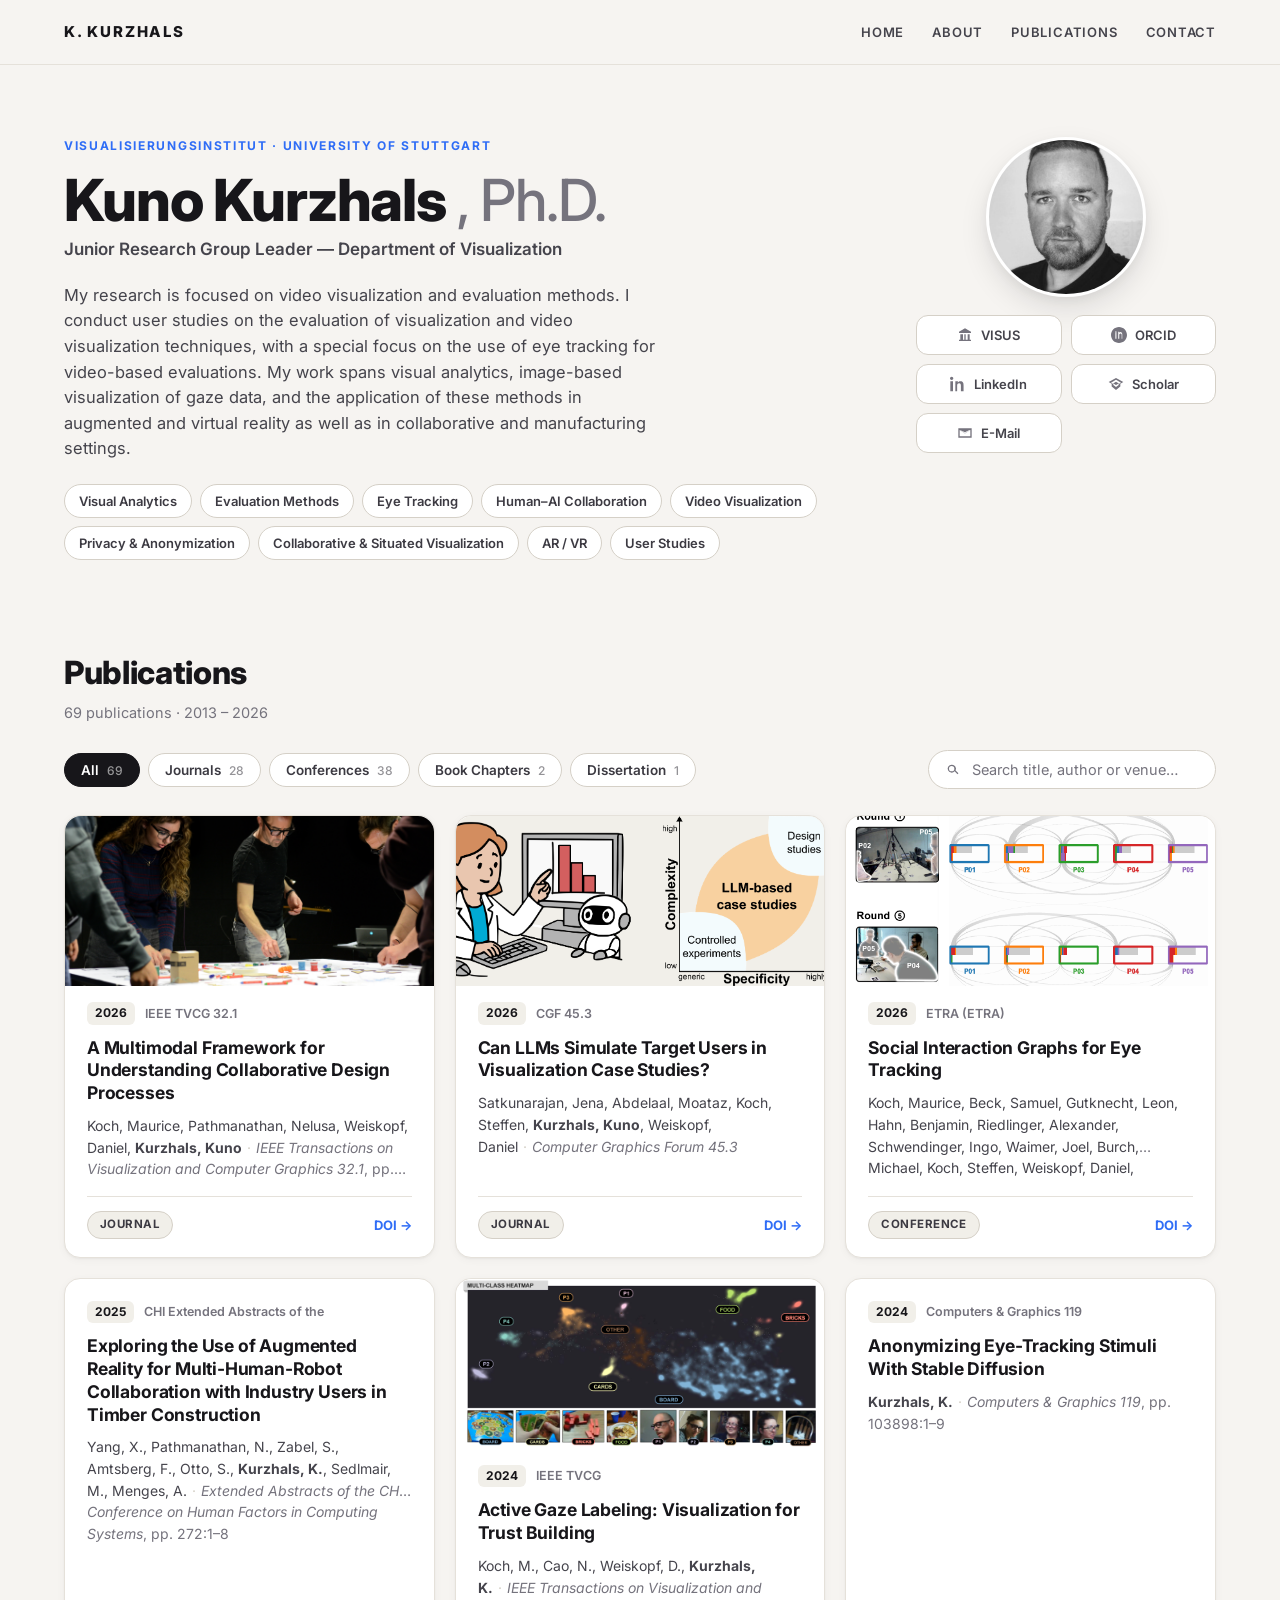
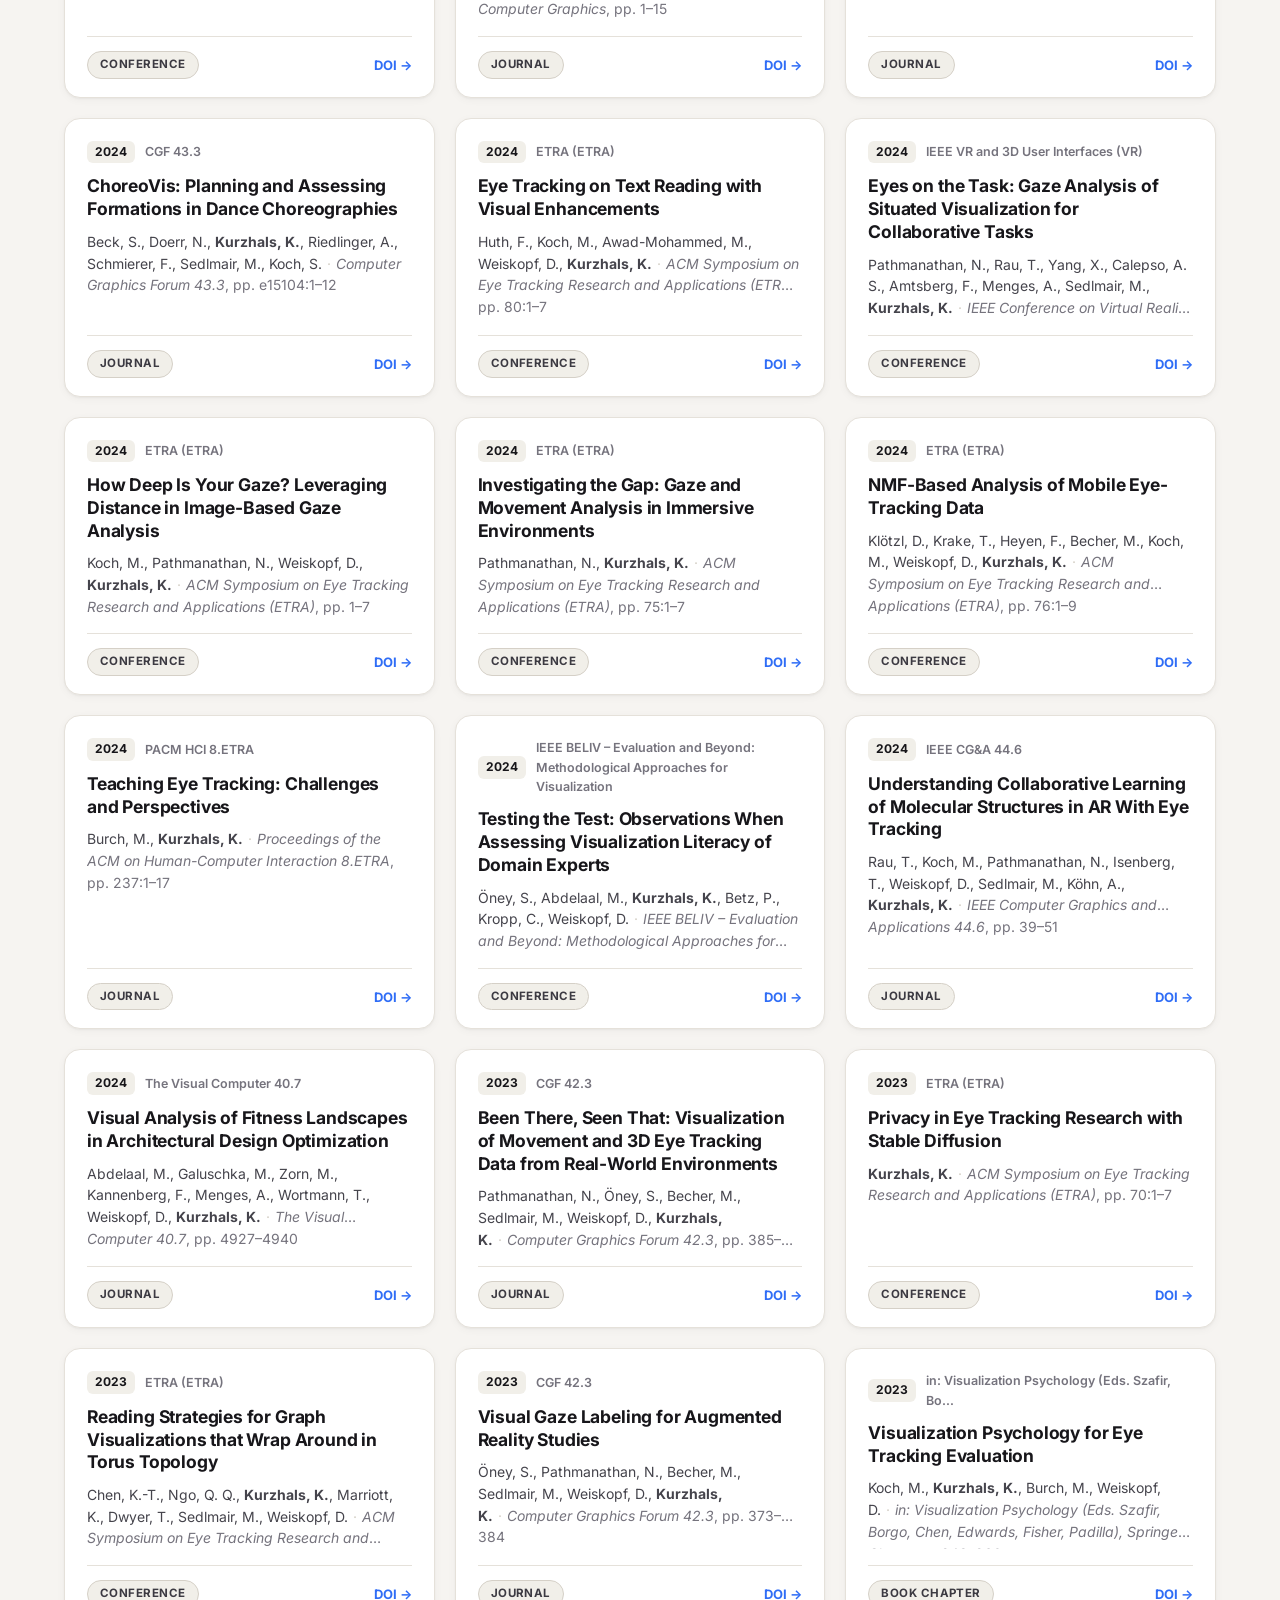
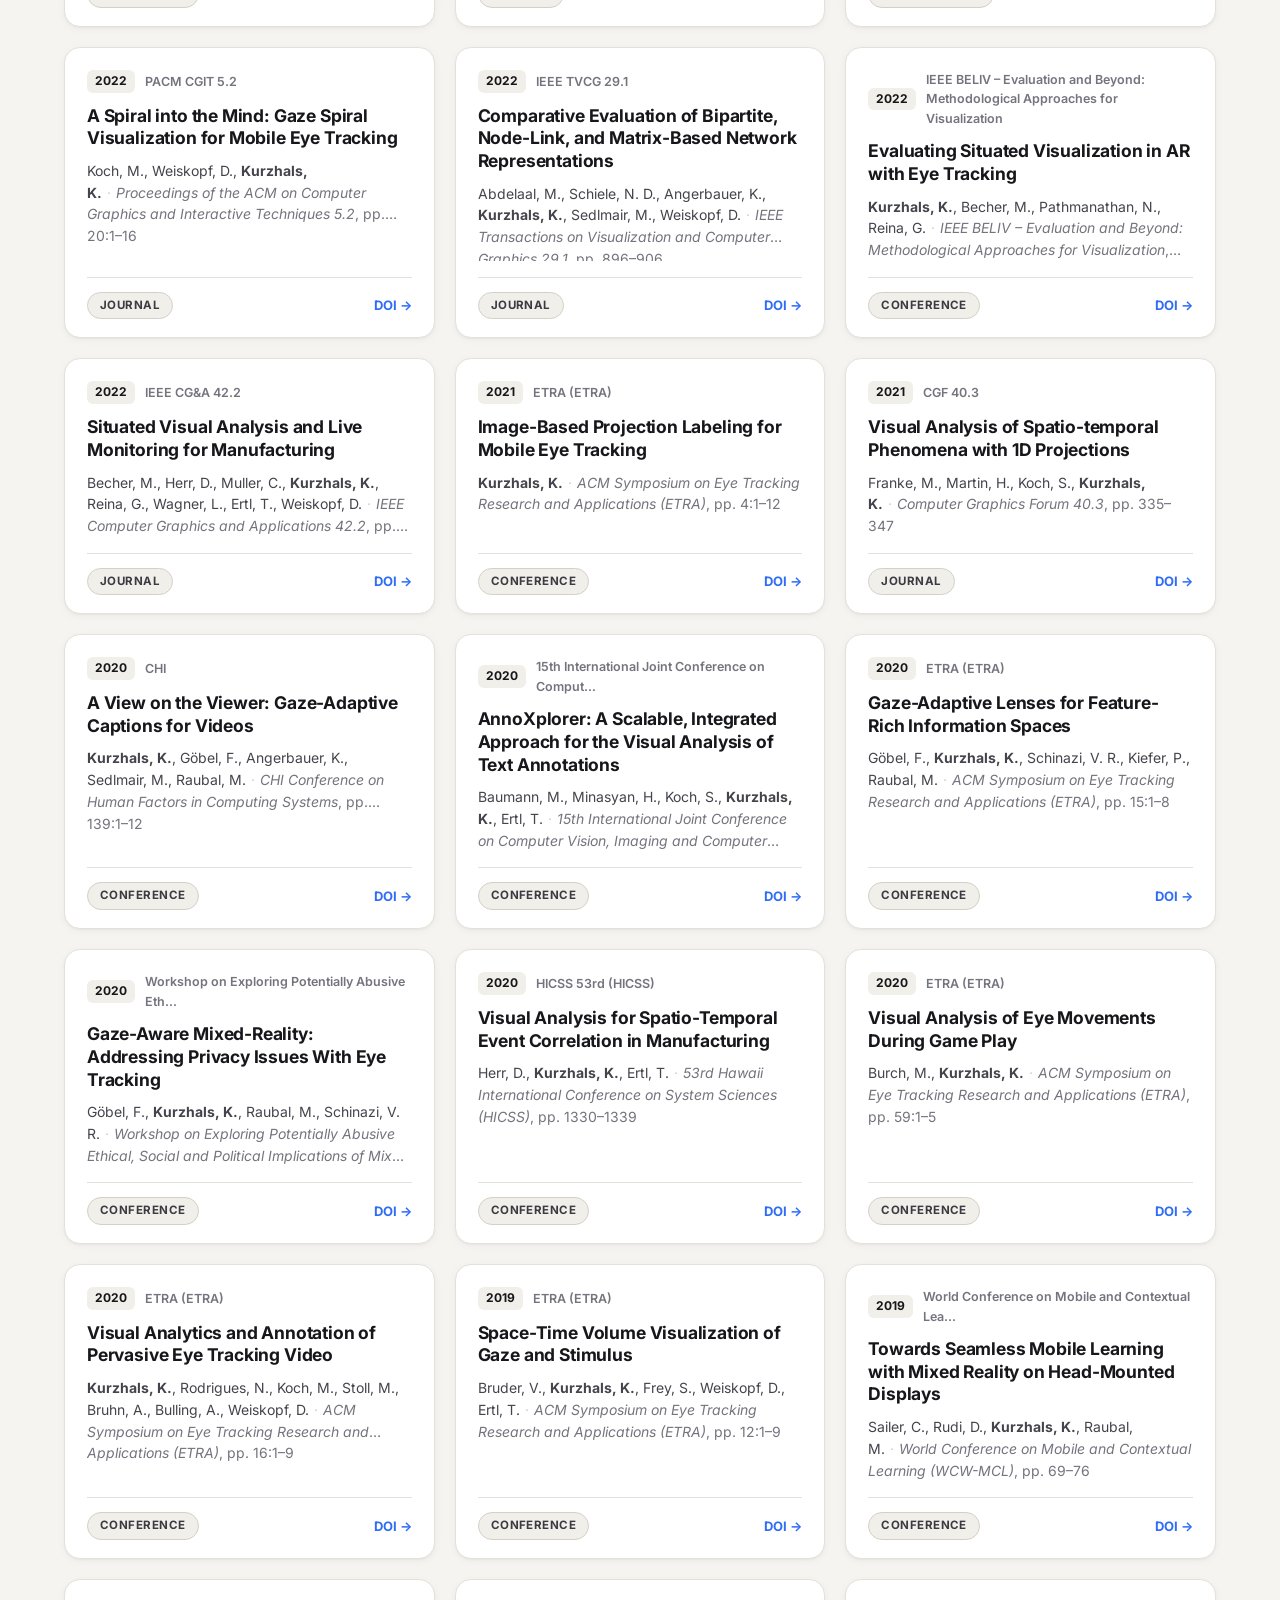
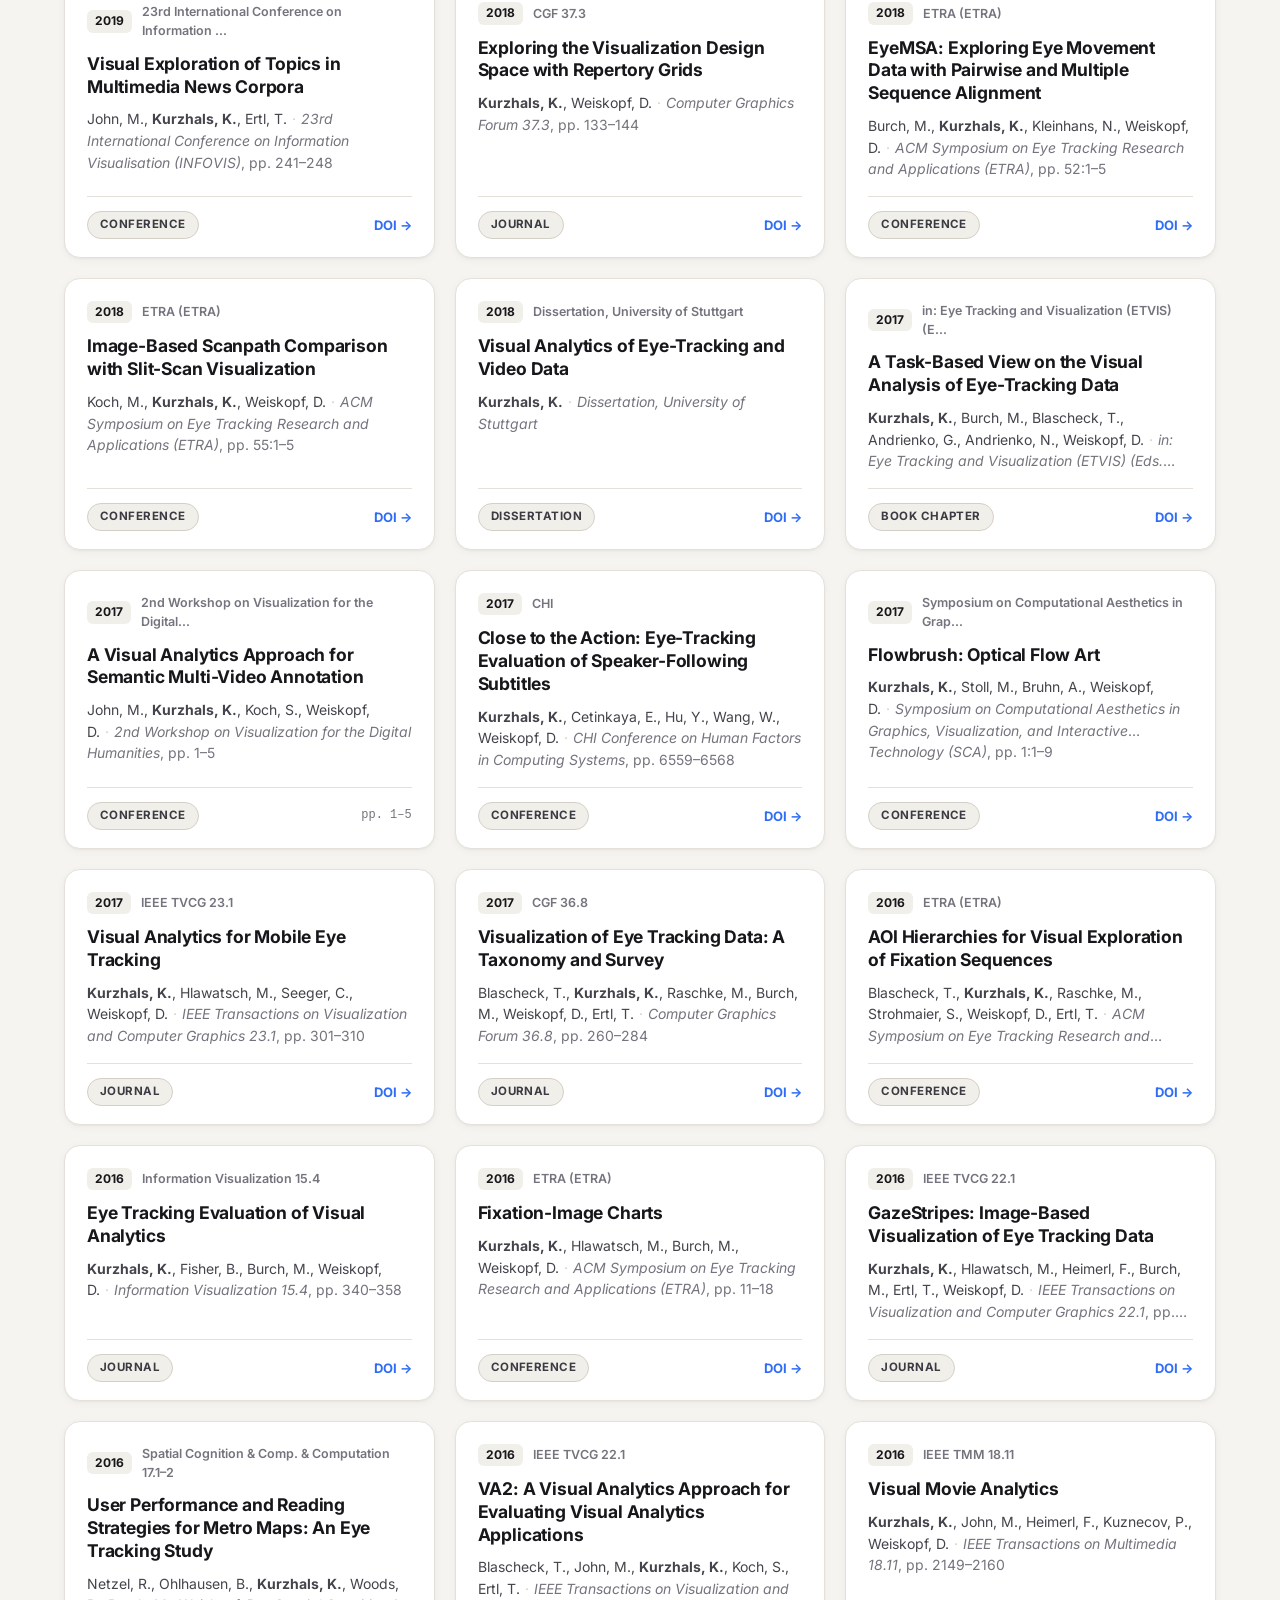
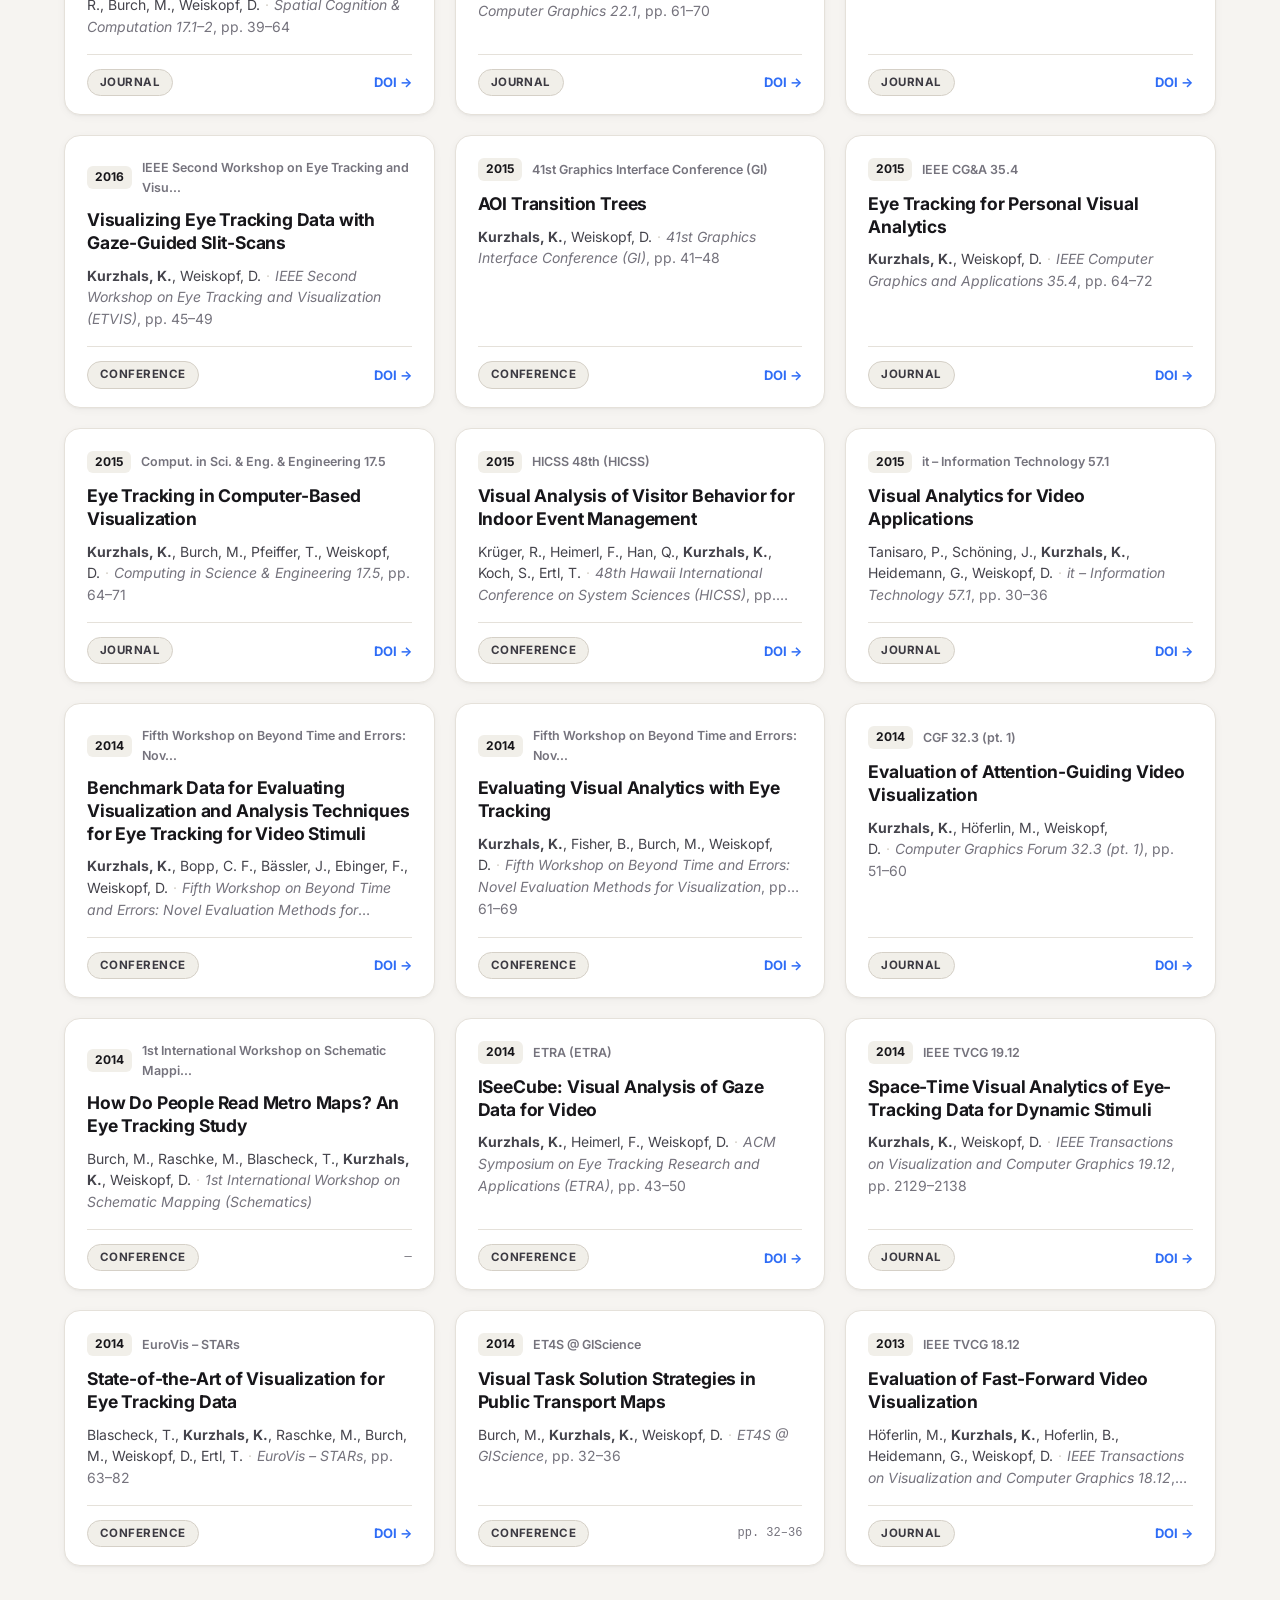
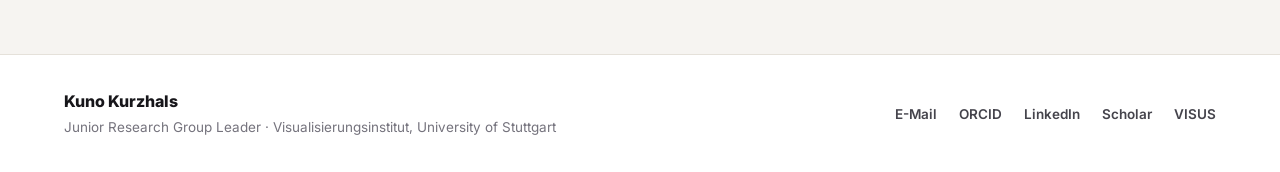
==== index.html @ a7418dbc "Reorder expertise keywords: Visual Analytics, Evaluation Methods, Eye Tracking, Human-AI first" ====
<!DOCTYPE html>
<html lang="en">
<head>
  <meta charset="UTF-8" />
  <meta name="viewport" content="width=device-width, initial-scale=1.0" />
  <title>Kuno Kurzhals — Publications</title>
  <meta name="description" content="Academic profile and publications of Dr. Kuno Kurzhals, Junior Research Group Leader at the Visualisierungsinstitut, University of Stuttgart." />
  <link rel="preconnect" href="https://fonts.googleapis.com" />
  <link rel="preconnect" href="https://fonts.gstatic.com" crossorigin />
  <link href="https://fonts.googleapis.com/css2?family=Inter:wght@400;500;600;700;800&display=swap" rel="stylesheet" />
  <link rel="stylesheet" href="css/style.css" />
  <link rel="icon" href="data:image/svg+xml,%3Csvg xmlns='http://www.w3.org/2000/svg' viewBox='0 0 100 100'%3E%3Ctext y='.9em' font-size='90'%3E%F0%9F%91%81%EF%B8%8F%3C/text%3E%3C/svg%3E" />
</head>
<body>

  <header class="site-header">
    <div class="wrap header-inner">
      <a class="logo" href="#top" aria-label="Kuno Kurzhals — home">K. KURZHALS</a>
      <nav class="main-nav" aria-label="Main navigation">
        <a href="#top">Home</a>
        <a href="#about">About</a>
        <a href="#publications">Publications</a>
        <a href="#contact">Contact</a>
      </nav>
    </div>
  </header>

  <main id="top">

    <!-- ============ HERO / ABOUT ============ -->
    <section class="hero" id="about">
      <div class="wrap hero-inner">
        <div class="hero-text">
          <p class="eyebrow">Visualisierungsinstitut · University of Stuttgart</p>
          <h1>Kuno Kurzhals <span class="title">, Ph.D.</span></h1>
          <p class="role">Junior Research Group Leader — Department of Visualization</p>
          <p class="bio" id="bio">
            My research is focused on video visualization and evaluation methods. I conduct
            user studies on the evaluation of visualization and video visualization techniques,
            with a special focus on the use of eye tracking for video-based evaluations. My work
            spans visual analytics, image-based visualization of gaze data, and the application
            of these methods in augmented and virtual reality as well as in collaborative and
            manufacturing settings.
          </p>
          <div class="interests" id="interests">
            <span class="interest">Visual Analytics</span>
            <span class="interest">Evaluation Methods</span>
            <span class="interest">Eye Tracking</span>
            <span class="interest">Human–AI Collaboration</span>
            <span class="interest">Video Visualization</span>
            <span class="interest">Privacy &amp; Anonymization</span>
            <span class="interest">Collaborative &amp; Situated Visualization</span>
            <span class="interest">AR / VR</span>
            <span class="interest">User Studies</span>
          </div>
        </div>
        <div class="hero-meta">
          <div class="avatar-wrap">
            <img class="avatar" src="img/profile.jpg" alt="Portrait of Kuno Kurzhals" width="160" height="160" />
          </div>
          <div class="hero-links">
            <a class="social" href="https://www.visus.uni-stuttgart.de/en/team/Kurzhals/" target="_blank" rel="noopener" title="VISUS profile">
              <svg viewBox="0 0 24 24" aria-hidden="true"><path d="M12 2 3 7v2h18V7l-9-5Zm-7 9v8H3v2h18v-2h-2v-8h-3v8h-3v-8h-2v8H9v-8H5Z"/></svg>
              <span>VISUS</span>
            </a>
            <a class="social" href="https://orcid.org/0000-0003-4919-4582" target="_blank" rel="noopener" title="ORCID">
              <svg viewBox="0 0 24 24" aria-hidden="true"><path d="M12 0C5.373 0 0 5.373 0 12s5.373 12 12 12 12-5.373 12-12S18.627 0 12 0ZM8.13 17.45H6.55V7.07h1.58v10.38ZM7.34 5.87a.96.96 0 1 1 0 1.92.96.96 0 0 1 0-1.92ZM17.58 17.45h-1.57v-5.1c0-1.2-.02-2.75-1.68-2.75-1.68 0-1.94 1.31-1.94 2.68v5.17h-1.56V7.07h1.5v1.44h.05c.21-.4 0.73-1.01 1.51-1.01 1.63 0 3 1.06 3 3.35v6.6h.02Z"/></svg>
              <span>ORCID</span>
            </a>
            <a class="social" href="https://www.linkedin.com/in/your-profile" target="_blank" rel="noopener" title="LinkedIn" id="linkedin">
              <svg viewBox="0 0 24 24" aria-hidden="true"><path d="M4.98 3.5C4.98 4.88 3.87 6 2.5 6S0 4.88 0 3.5 1.12 1 2.5 1s2.48 1.12 2.48 2.5ZM.5 8h4V23h-4V8Zm7.5 0h3.8v2.05h.05c.53-1 1.82-2.05 3.75-2.05 4.01 0 4.75 2.64 4.75 6.07V23h-4v-7.9c0-1.88-.03-4.3-2.62-4.3-2.62 0-3.02 2.05-3.02 4.17V23H8V8Z"/></svg>
              <span>LinkedIn</span>
            </a>
            <a class="social" href="https://scholar.google.com/citations?user=your-profile" target="_blank" rel="noopener" title="Google Scholar" id="scholar">
              <svg viewBox="0 0 24 24" aria-hidden="true"><path d="M12 3 1 9l4.5 2.6v4.2L12 21l6.5-5.2v-4.2L23 9 12 3Zm0 2.7 7.5 4.3-2.6 1.5L12 8.7l-4.9 2.8-2.6-1.5L12 5.7ZM8 13.4v-2.1l4 2.3 4-2.3v2.1l-4 3.2-4-3.2Z"/></svg>
              <span>Scholar</span>
            </a>
            <a class="social" href="mailto:kuno.kurzhals@visus.uni-stuttgart.de" title="E-Mail" id="email-link">
              <svg viewBox="0 0 24 24" aria-hidden="true"><path d="M2 5h20v14H2V5Zm2 2.4v9.6h16V7.4l-8 5.3-8-5.3Zm14.6 0h.01L12 11 4.4 7.4h.01l7.59 5 7.61-5Z"/></svg>
              <span>E-Mail</span>
            </a>
          </div>
        </div>
      </div>
    </section>

    <!-- ============ PUBLICATIONS ============ -->
    <section class="pubs" id="publications">
      <div class="wrap">
        <div class="section-head">
          <h2>Publications</h2>
          <p class="section-sub" id="pub-count">…</p>
        </div>

        <div class="toolbar">
          <div class="filters" id="filters" role="group" aria-label="Filter publications"></div>
          <label class="search">
            <svg viewBox="0 0 24 24" aria-hidden="true"><path d="M10 4a6 6 0 104.47 10.03l4.24 4.24 1.42-1.42-4.25-4.24A6 6 0 0010 4zm0 2a4 4 0 110 8 4 4 0 010-8z"/></svg>
            <input type="search" id="search-input" placeholder="Search title, author or venue…" autocomplete="off" />
          </label>
        </div>

        <div class="grid" id="grid" aria-live="polite"></div>
        <p class="empty" id="empty" hidden>No publications match your search.</p>
      </div>
    </section>

  </main>

  <footer class="site-footer" id="contact">
    <div class="wrap footer-inner">
      <div>
        <p class="footer-name">Kuno Kurzhals</p>
        <p class="footer-sub">Junior Research Group Leader · Visualisierungsinstitut, University of Stuttgart</p>
      </div>
      <ul class="footer-links">
        <li><a href="mailto:kuno.kurzhals@visus.uni-stuttgart.de">E-Mail</a></li>
        <li><a href="https://orcid.org/0000-0003-4919-4582" target="_blank" rel="noopener">ORCID</a></li>
        <li><a href="https://www.linkedin.com/in/your-profile" target="_blank" rel="noopener">LinkedIn</a></li>
        <li><a href="https://scholar.google.com/citations?user=your-profile" target="_blank" rel="noopener">Scholar</a></li>
        <li><a href="https://www.visus.uni-stuttgart.de/en/team/Kurzhals/" target="_blank" rel="noopener">VISUS</a></li>
      </ul>
    </div>
  </footer>

  <script src="data/publications.js"></script>
  <script src="js/main.js"></script>
</body>
</html>
---- css/style.css ----
/* ============================================================
   Kuno Kurzhals — academic profile
   Light theme, card grid inspired by norlin.netlify.app
   ============================================================ */

:root {
  --bg: #f6f4f1;
  --surface: #ffffff;
  --ink: #17161a;
  --ink-soft: #45444c;
  --muted: #75737d;
  --line: #e5e1da;
  --line-strong: #d5d0c7;
  --accent: #2f6df6;
  --pill-bg: #f1efe9;
  --pill-ink: #3c3a42;
  --shadow-sm: 0 1px 2px rgba(23, 22, 26, 0.04), 0 2px 8px rgba(23, 22, 26, 0.04);
  --shadow-lg: 0 12px 28px rgba(23, 22, 26, 0.10), 0 4px 10px rgba(23, 22, 26, 0.05);
  --radius: 16px;
  --wrap: 1200px;
}

* { box-sizing: border-box; }

html { scroll-behavior: smooth; }

body {
  margin: 0;
  background: var(--bg);
  color: var(--ink);
  font-family: "Inter", system-ui, -apple-system, "Segoe UI", Roboto, sans-serif;
  font-size: 16px;
  line-height: 1.55;
  -webkit-font-smoothing: antialiased;
}

.wrap {
  max-width: var(--wrap);
  margin: 0 auto;
  padding: 0 24px;
}

a { color: inherit; }

/* ---------------- header ---------------- */

.site-header {
  position: sticky;
  top: 0;
  z-index: 50;
  background: rgba(246, 244, 241, 0.85);
  backdrop-filter: blur(10px);
  border-bottom: 1px solid var(--line);
}

.header-inner {
  display: flex;
  align-items: center;
  justify-content: space-between;
  height: 64px;
}

.logo {
  font-weight: 800;
  font-size: 15px;
  letter-spacing: 0.12em;
  text-decoration: none;
  color: var(--ink);
}

.main-nav { display: flex; gap: 28px; }

.main-nav a {
  text-decoration: none;
  font-size: 13px;
  font-weight: 600;
  letter-spacing: 0.06em;
  text-transform: uppercase;
  color: var(--ink-soft);
  transition: color 0.15s ease;
}

.main-nav a:hover { color: var(--accent); }

/* ---------------- hero ---------------- */

.hero { padding: 72px 0 56px; }

.hero-inner {
  display: grid;
  grid-template-columns: minmax(0, 1fr) 300px;
  gap: 56px;
  align-items: start;
}

.eyebrow {
  margin: 0 0 14px;
  font-size: 12px;
  font-weight: 700;
  letter-spacing: 0.14em;
  text-transform: uppercase;
  color: var(--accent);
}

.hero h1 {
  margin: 0 0 6px;
  font-size: clamp(38px, 5.4vw, 58px);
  font-weight: 800;
  line-height: 1.05;
  letter-spacing: -0.02em;
}

.hero h1 .title {
  font-weight: 500;
  color: var(--muted);
}

.role {
  margin: 0 0 20px;
  font-size: 17px;
  font-weight: 600;
  color: var(--ink-soft);
}

.bio {
  margin: 0;
  max-width: 60ch;
  font-size: 16.5px;
  color: var(--ink-soft);
}

.interests {
  display: flex;
  flex-wrap: wrap;
  gap: 8px;
  margin-top: 22px;
}

.interest {
  padding: 6px 14px;
  border-radius: 999px;
  background: var(--surface);
  border: 1px solid var(--line-strong);
  font-size: 13px;
  font-weight: 600;
  color: var(--pill-ink);
}

.hero-meta {
  display: grid;
  gap: 18px;
  justify-items: center;
}

.avatar-wrap {
  width: 160px;
  height: 160px;
  border-radius: 50%;
  overflow: hidden;
  border: 3px solid var(--surface);
  box-shadow: var(--shadow-lg);
  background: var(--surface);
}

.avatar {
  width: 100%;
  height: 100%;
  object-fit: cover;
  display: block;
}

.hero-links {
  display: grid;
  grid-template-columns: repeat(2, minmax(0, 1fr));
  gap: 9px;
  width: 100%;
}

.social {
  display: inline-flex;
  align-items: center;
  justify-content: center;
  gap: 8px;
  padding: 9px 12px;
  border-radius: 12px;
  background: var(--surface);
  border: 1px solid var(--line-strong);
  font-size: 13px;
  font-weight: 600;
  color: var(--ink-soft);
  text-decoration: none;
  transition: transform 0.15s ease, box-shadow 0.15s ease, border-color 0.15s ease, color 0.15s ease;
}

.social svg {
  width: 16px;
  height: 16px;
  fill: var(--muted);
  flex: none;
  transition: fill 0.15s ease;
}

.social:hover {
  transform: translateY(-2px);
  border-color: var(--ink);
  color: var(--ink);
  box-shadow: var(--shadow-sm);
}

.social:hover svg { fill: var(--accent); }

/* ---------------- publications ---------------- */

.pubs { padding: 32px 0 88px; }

.section-head { margin-bottom: 26px; }

.section-head h2 {
  margin: 0 0 4px;
  font-size: 32px;
  font-weight: 800;
  letter-spacing: -0.01em;
}

.section-sub { margin: 0; color: var(--muted); font-size: 14.5px; }

/* toolbar */

.toolbar {
  display: flex;
  align-items: center;
  justify-content: space-between;
  gap: 16px;
  flex-wrap: wrap;
  margin-bottom: 26px;
}

.filters { display: flex; gap: 8px; flex-wrap: wrap; }

.filter-btn {
  padding: 8px 16px;
  border-radius: 999px;
  border: 1px solid var(--line-strong);
  background: var(--surface);
  font-family: inherit;
  font-size: 13.5px;
  font-weight: 600;
  color: var(--pill-ink);
  cursor: pointer;
  transition: all 0.15s ease;
}

.filter-btn:hover { border-color: var(--ink); }

.filter-btn.active {
  background: var(--ink);
  border-color: var(--ink);
  color: #fff;
}

.filter-btn .count {
  opacity: 0.55;
  font-weight: 500;
  margin-left: 5px;
  font-size: 12px;
}

.search {
  display: flex;
  align-items: center;
  gap: 9px;
  background: var(--surface);
  border: 1px solid var(--line-strong);
  border-radius: 999px;
  padding: 9px 16px;
  min-width: 280px;
  transition: border-color 0.15s ease, box-shadow 0.15s ease;
}

.search:focus-within {
  border-color: var(--accent);
  box-shadow: 0 0 0 3px rgba(47, 109, 246, 0.12);
}

.search svg { width: 16px; height: 16px; fill: var(--muted); flex: none; }

.search input {
  border: 0;
  outline: 0;
  background: transparent;
  font-family: inherit;
  font-size: 14.5px;
  color: var(--ink);
  width: 100%;
}

.search input::placeholder { color: var(--muted); }

/* grid */

.grid {
  display: grid;
  grid-template-columns: repeat(3, minmax(0, 1fr));
  gap: 20px;
}

/* card media (optional publication image) */

.card-media {
  margin: -22px -22px 16px;
  height: 170px;
  overflow: hidden;
  background: var(--pill-bg);
  border-radius: var(--radius) var(--radius) 0 0;
}

.card-media img {
  width: 100%;
  height: 100%;
  object-fit: cover;
  display: block;
}

/* card */

.card {
  display: flex;
  flex-direction: column;
  background: var(--surface);
  border: 1px solid var(--line);
  border-radius: var(--radius);
  box-shadow: var(--shadow-sm);
  padding: 22px 22px 18px;
  transition: transform 0.18s ease, box-shadow 0.18s ease, border-color 0.18s ease;
}

.card:hover {
  transform: translateY(-4px);
  border-color: var(--line-strong);
  box-shadow: var(--shadow-lg);
}

.card-meta {
  display: flex;
  align-items: center;
  gap: 10px;
  margin-bottom: 12px;
  font-size: 12.5px;
  font-weight: 600;
  color: var(--muted);
}

.year-badge {
  font-weight: 700;
  color: var(--ink);
  background: var(--pill-bg);
  border-radius: 6px;
  padding: 2px 8px;
  font-size: 12px;
}

.card h3 {
  margin: 0 0 10px;
  font-size: 17.5px;
  font-weight: 700;
  line-height: 1.3;
  letter-spacing: -0.01em;
}

.card h3 a { text-decoration: none; color: inherit; }
.card:hover h3 a { color: var(--accent); }

.card-desc {
  margin: 0;
  font-size: 14px;
  color: var(--muted);
  flex: 1 0 auto;
  display: -webkit-box;
  -webkit-line-clamp: 3;
  -webkit-box-orient: vertical;
  overflow: hidden;
}

.card-desc .authors { color: var(--ink-soft); }

.card-desc .sep { margin: 0 5px; color: var(--line-strong); }

.card-desc .venue { color: var(--muted); font-style: italic; }

.card-foot {
  display: flex;
  align-items: center;
  justify-content: space-between;
  gap: 10px;
  margin-top: 16px;
  padding-top: 14px;
  border-top: 1px solid var(--line);
}

.tag {
  display: inline-block;
  padding: 4px 12px;
  border-radius: 999px;
  border: 1px solid var(--line-strong);
  background: var(--pill-bg);
  font-size: 11.5px;
  font-weight: 700;
  letter-spacing: 0.04em;
  text-transform: uppercase;
  color: var(--pill-ink);
}

.card-link {
  font-size: 13px;
  font-weight: 700;
  color: var(--accent);
  text-decoration: none;
  white-space: nowrap;
}

.card-link:hover { text-decoration: underline; }

.card-foot .doi-only {
  font-size: 12px;
  color: var(--muted);
  font-family: ui-monospace, "SF Mono", Menlo, monospace;
  overflow: hidden;
  text-overflow: ellipsis;
  max-width: 55%;
}

/* empty state */

.empty {
  text-align: center;
  color: var(--muted);
  padding: 60px 0;
  font-size: 15px;
}

/* ---------------- footer ---------------- */

.site-footer {
  border-top: 1px solid var(--line);
  background: var(--surface);
  padding: 34px 0;
}

.footer-inner {
  display: flex;
  align-items: center;
  justify-content: space-between;
  gap: 20px;
  flex-wrap: wrap;
}

.footer-name {
  margin: 0;
  font-weight: 800;
  font-size: 16px;
}

.footer-sub {
  margin: 3px 0 0;
  color: var(--muted);
  font-size: 13.5px;
}

.footer-links {
  display: flex;
  gap: 22px;
  margin: 0;
  padding: 0;
  list-style: none;
}

.footer-links a {
  font-size: 13.5px;
  font-weight: 600;
  color: var(--ink-soft);
  text-decoration: none;
}

.footer-links a:hover { color: var(--accent); }

/* ---------------- responsive ---------------- */

@media (max-width: 1020px) {
  .grid { grid-template-columns: repeat(2, minmax(0, 1fr)); }
}

@media (max-width: 900px) {
  .hero-inner { grid-template-columns: 1fr; gap: 40px; }
  .hero-meta { justify-items: start; }
  .hero-links { max-width: 340px; }
}

@media (max-width: 680px) {
  .grid { grid-template-columns: 1fr; }
  .hero { padding-top: 48px; }
  .main-nav { gap: 18px; }
  .main-nav a { font-size: 12px; }
  .toolbar { flex-direction: column; align-items: stretch; }
  .search { min-width: 0; }
  .footer-inner { flex-direction: column; align-items: flex-start; }
}

/* reduced motion */

@media (prefers-reduced-motion: reduce) {
  html { scroll-behavior: auto; }
  .card { transition: none; }
  .card:hover { transform: none; }
}
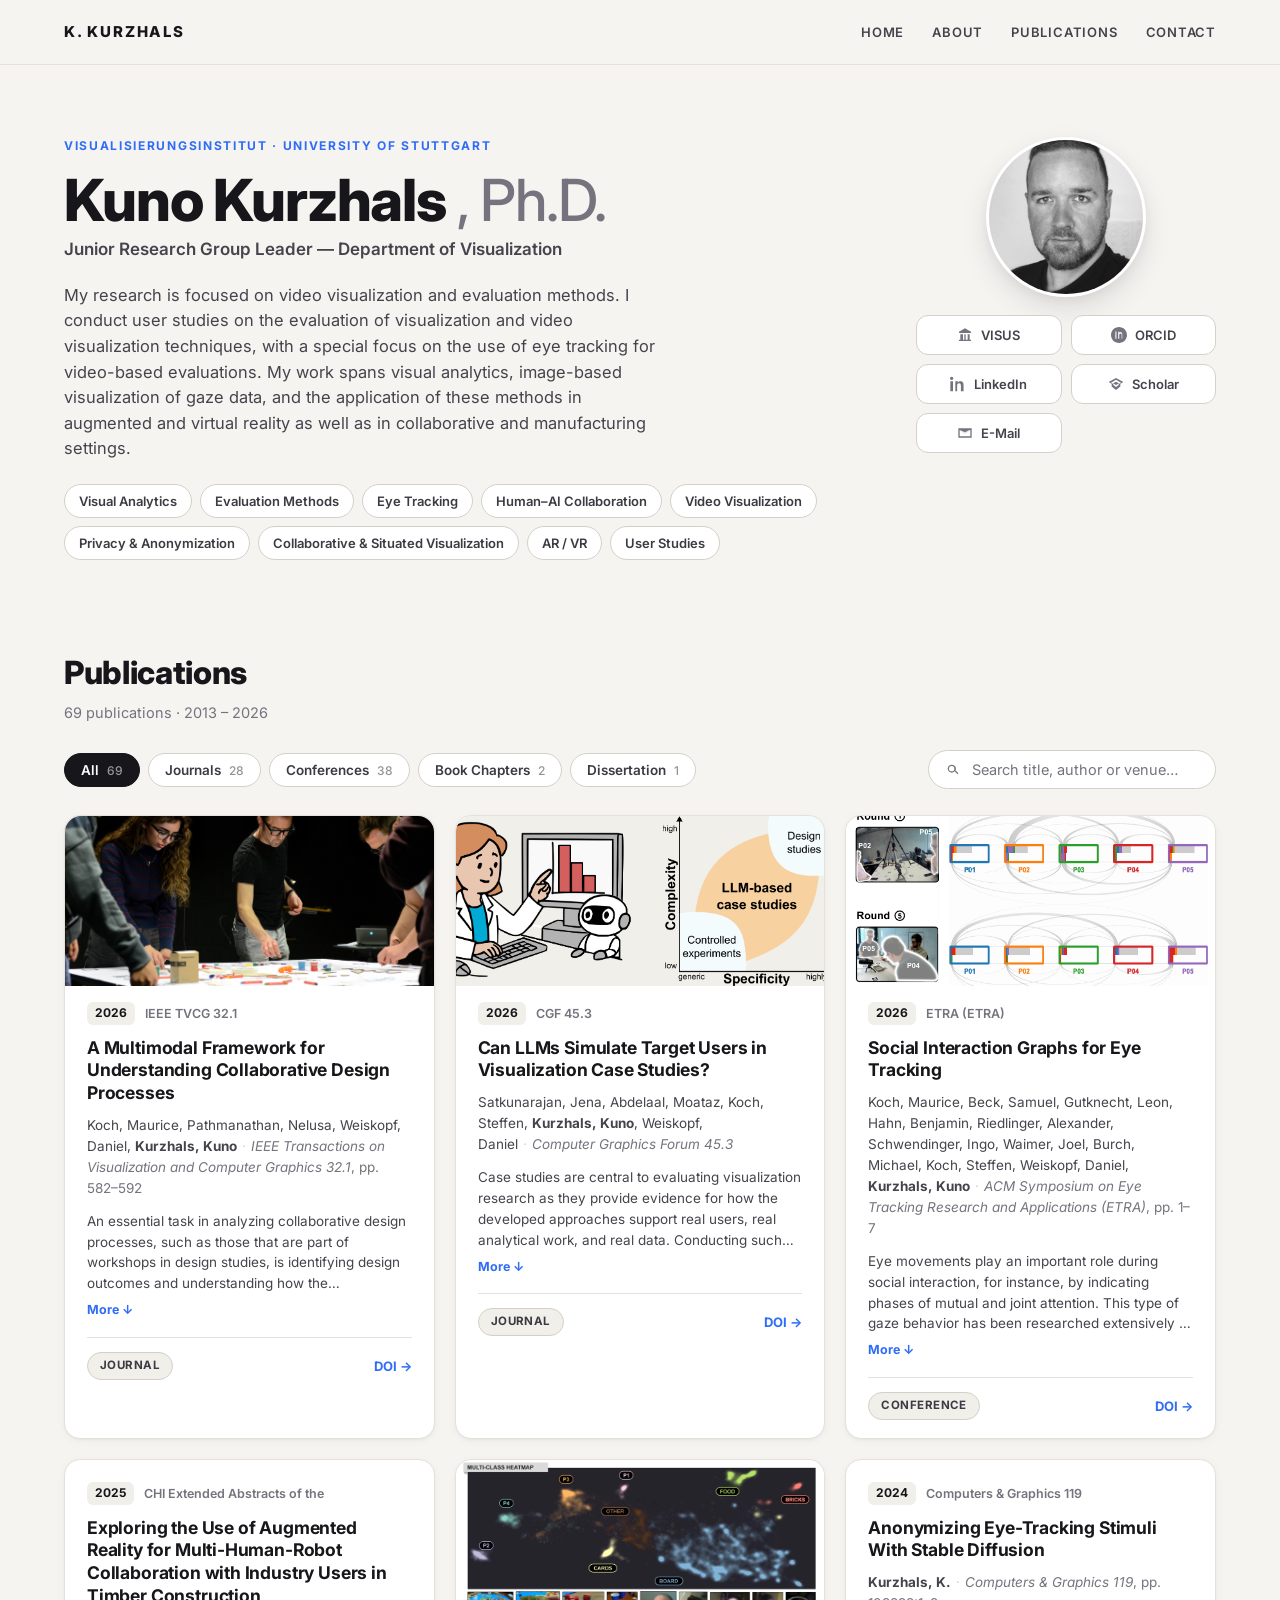
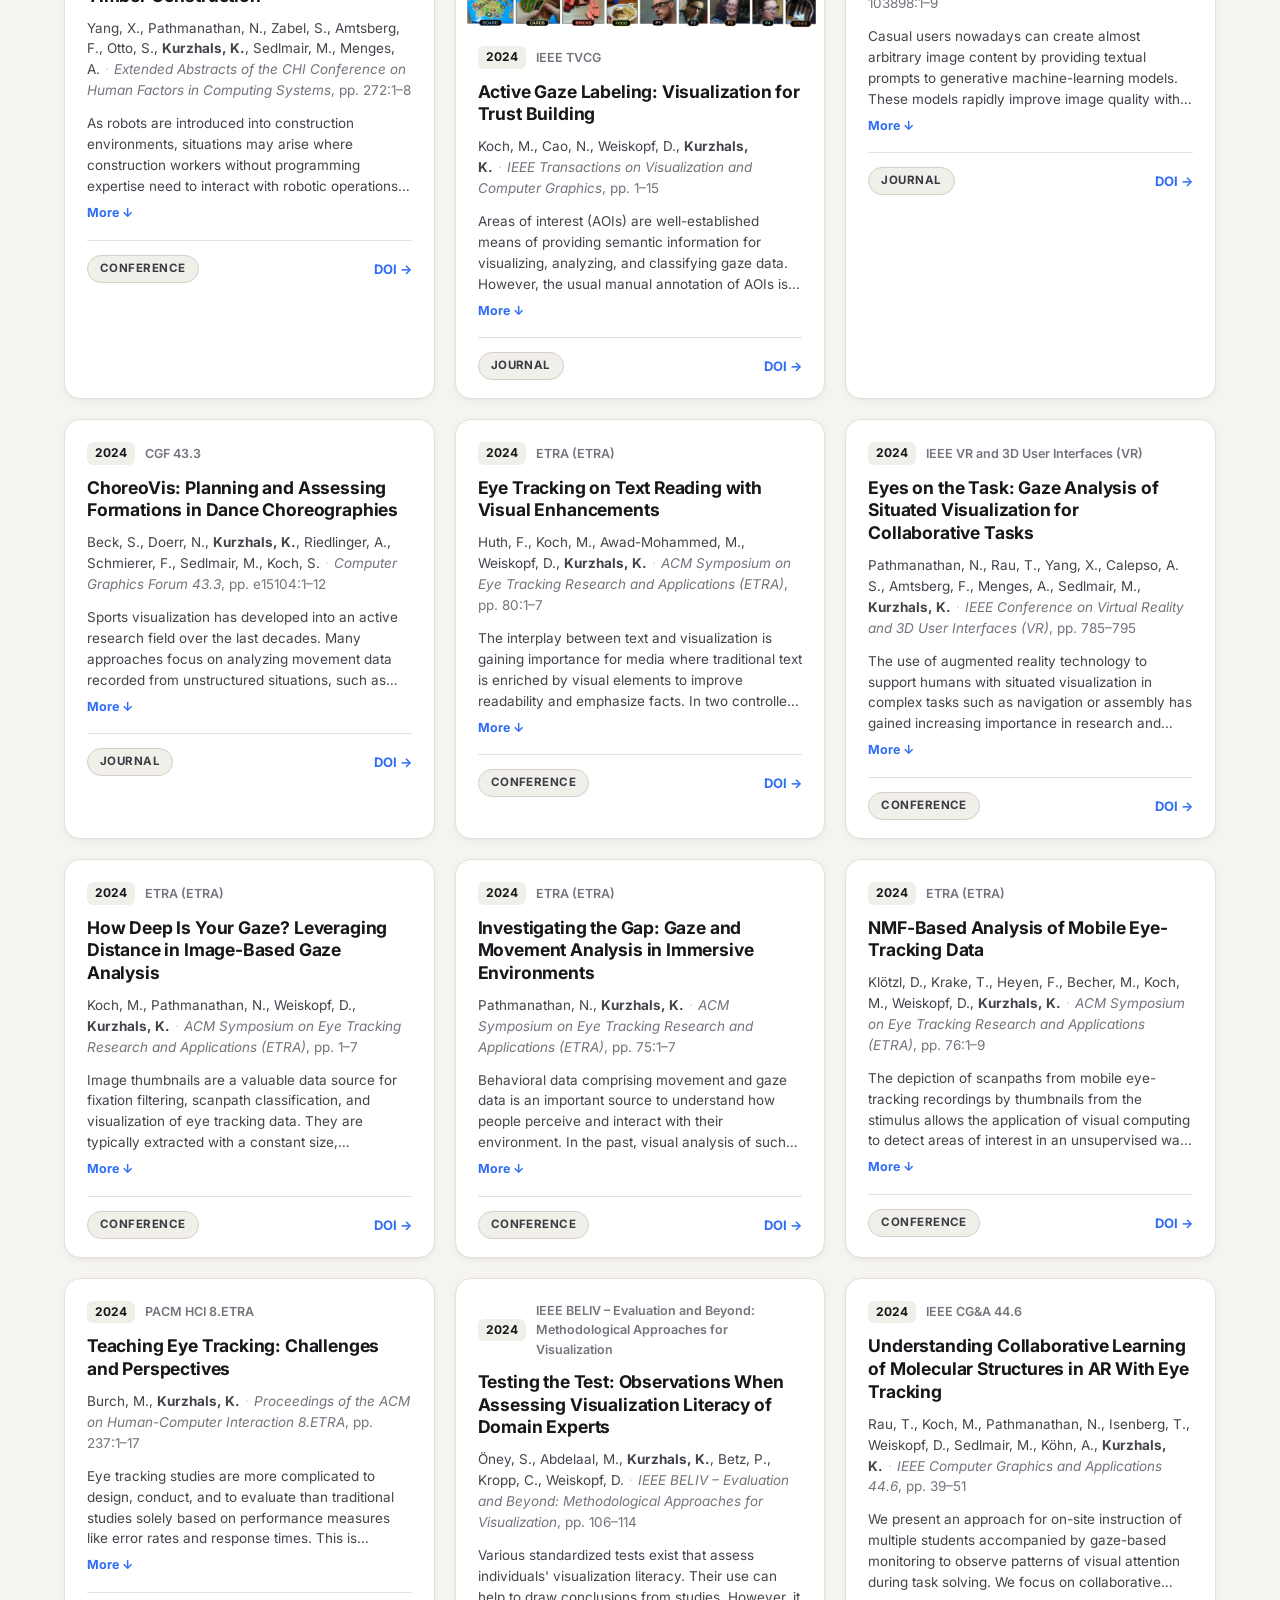
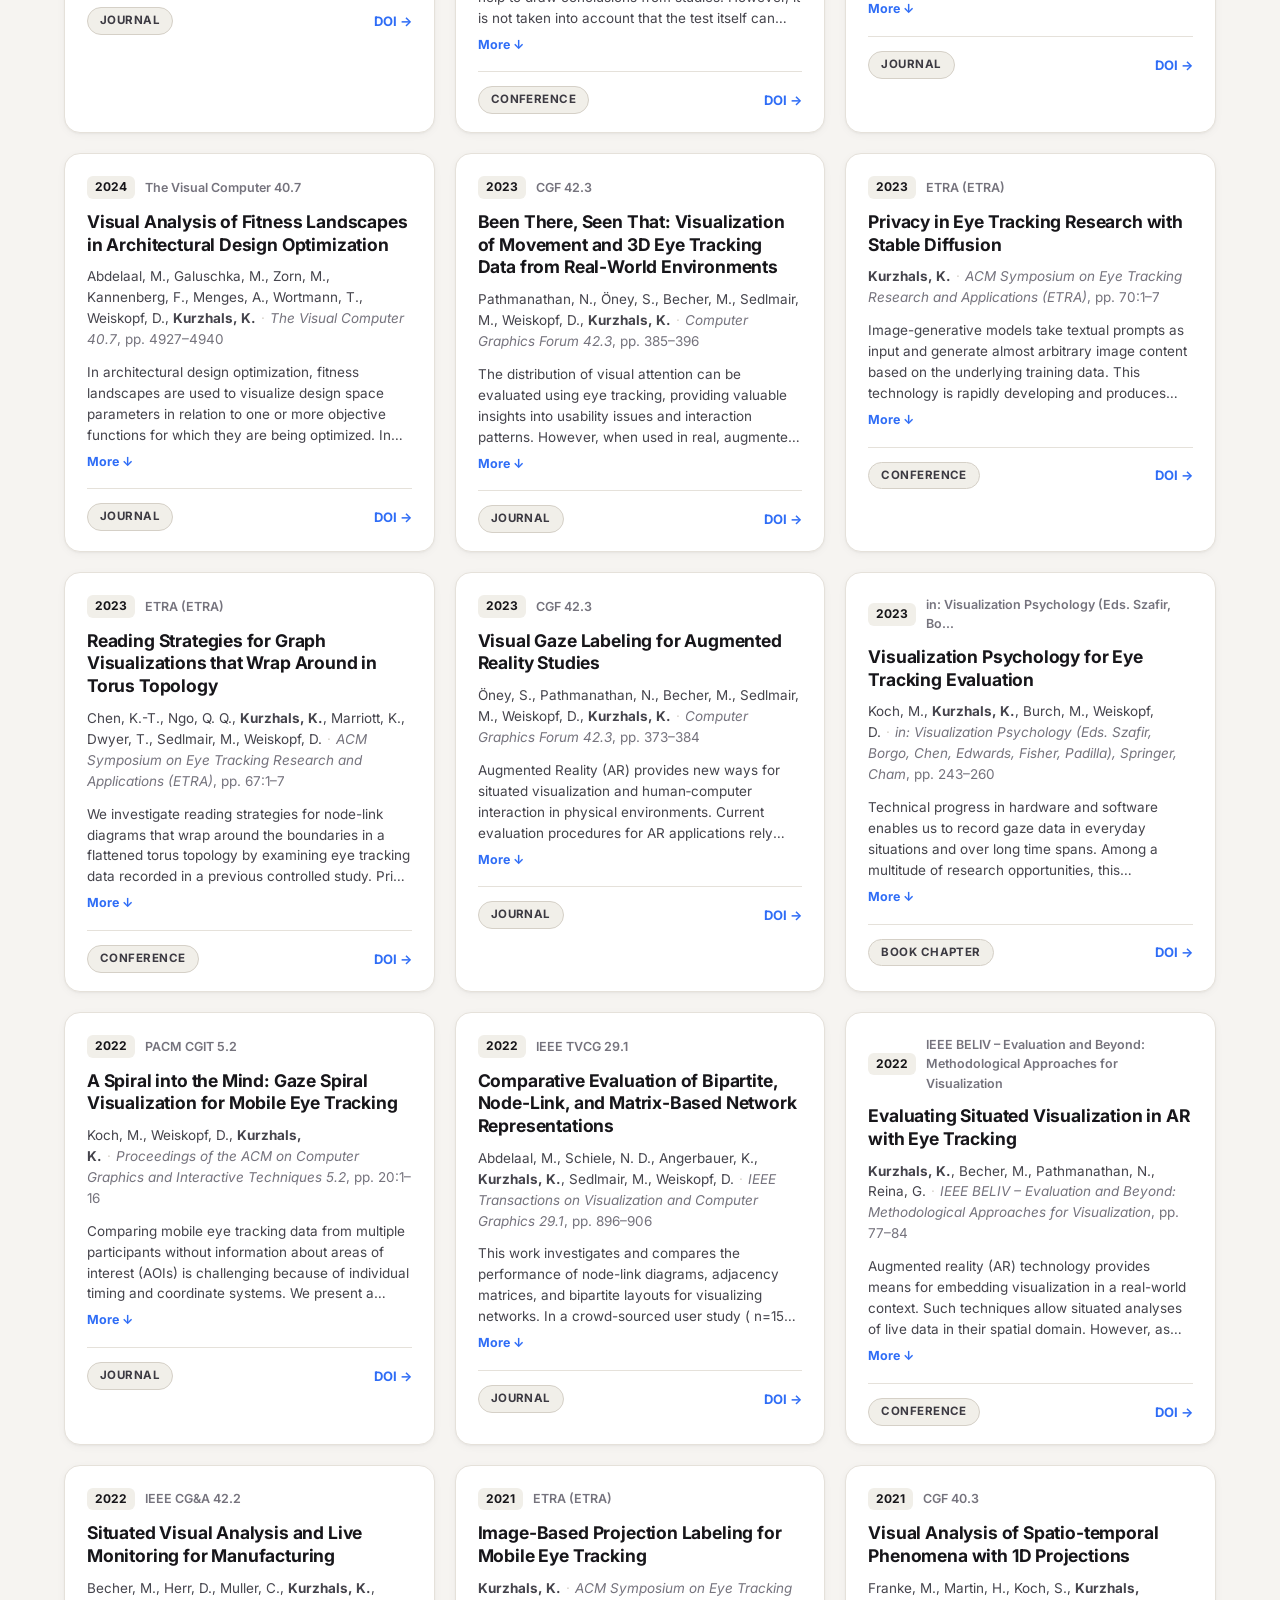
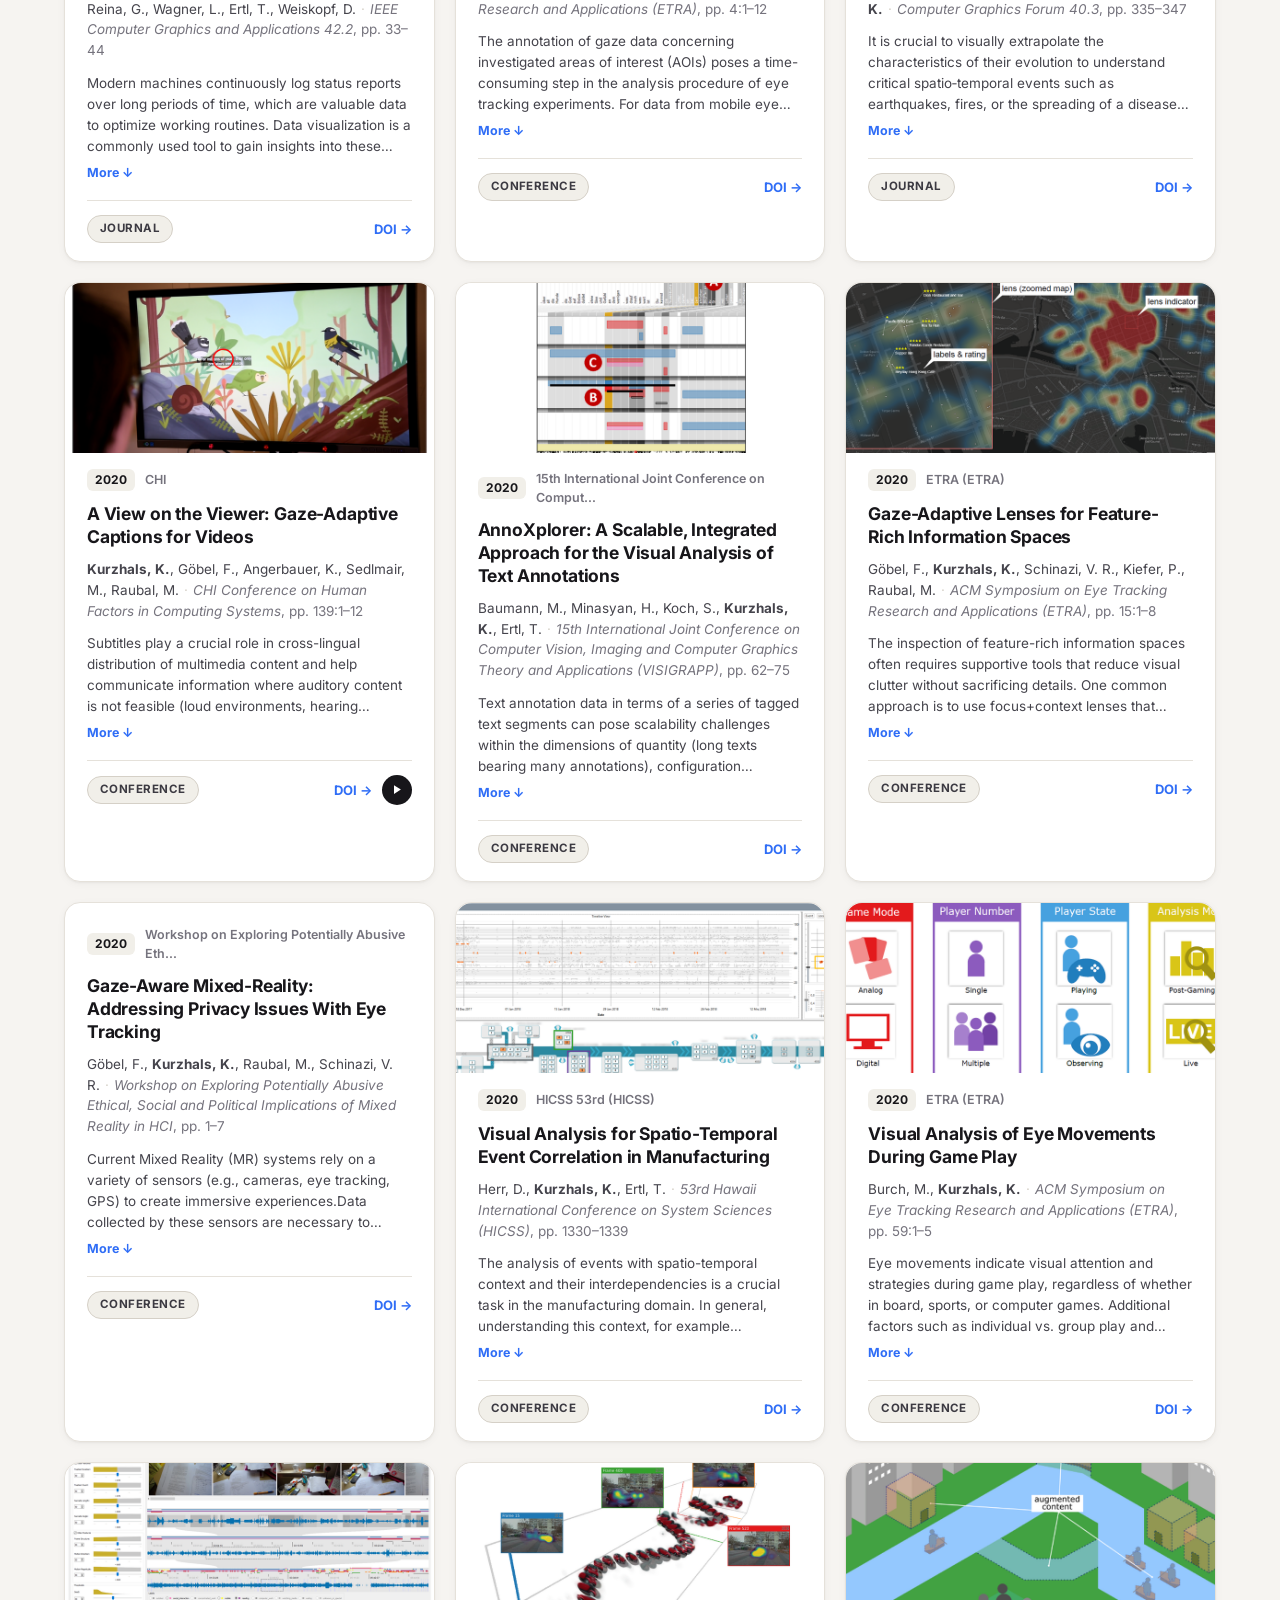
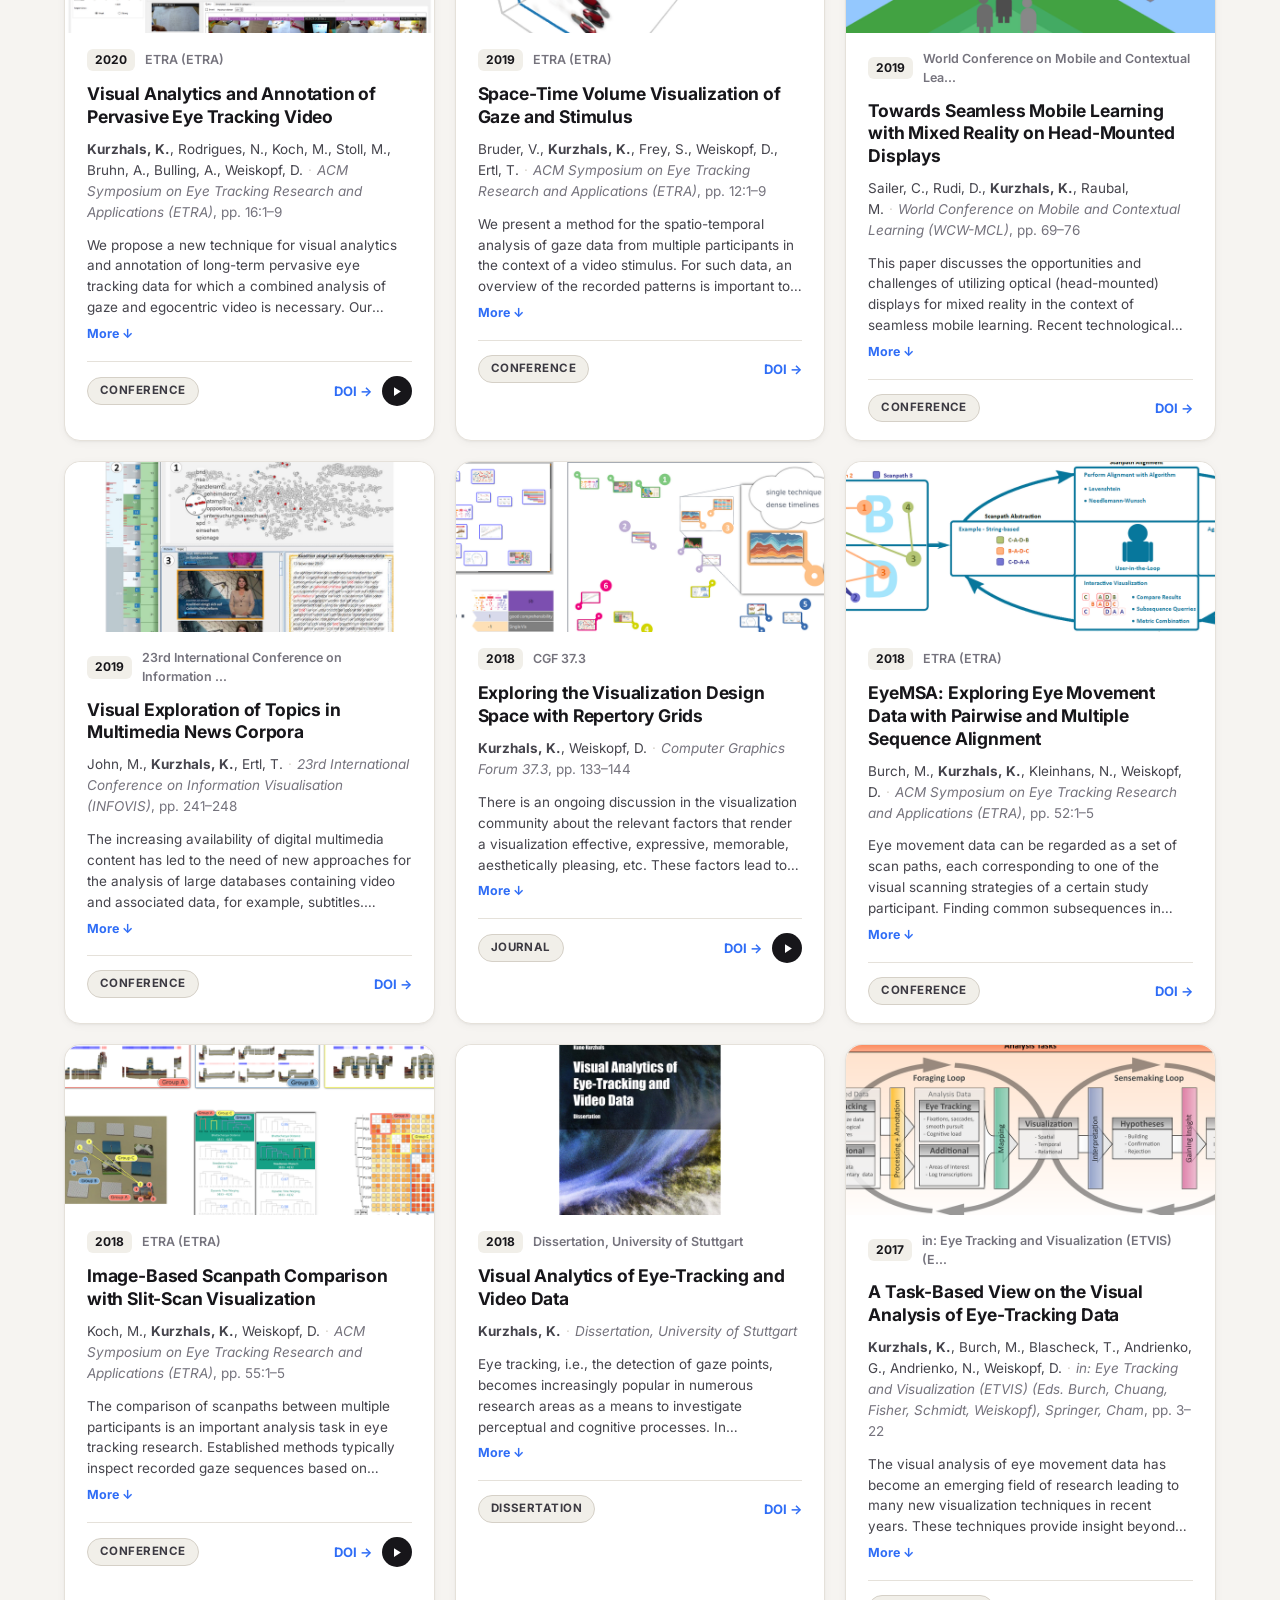
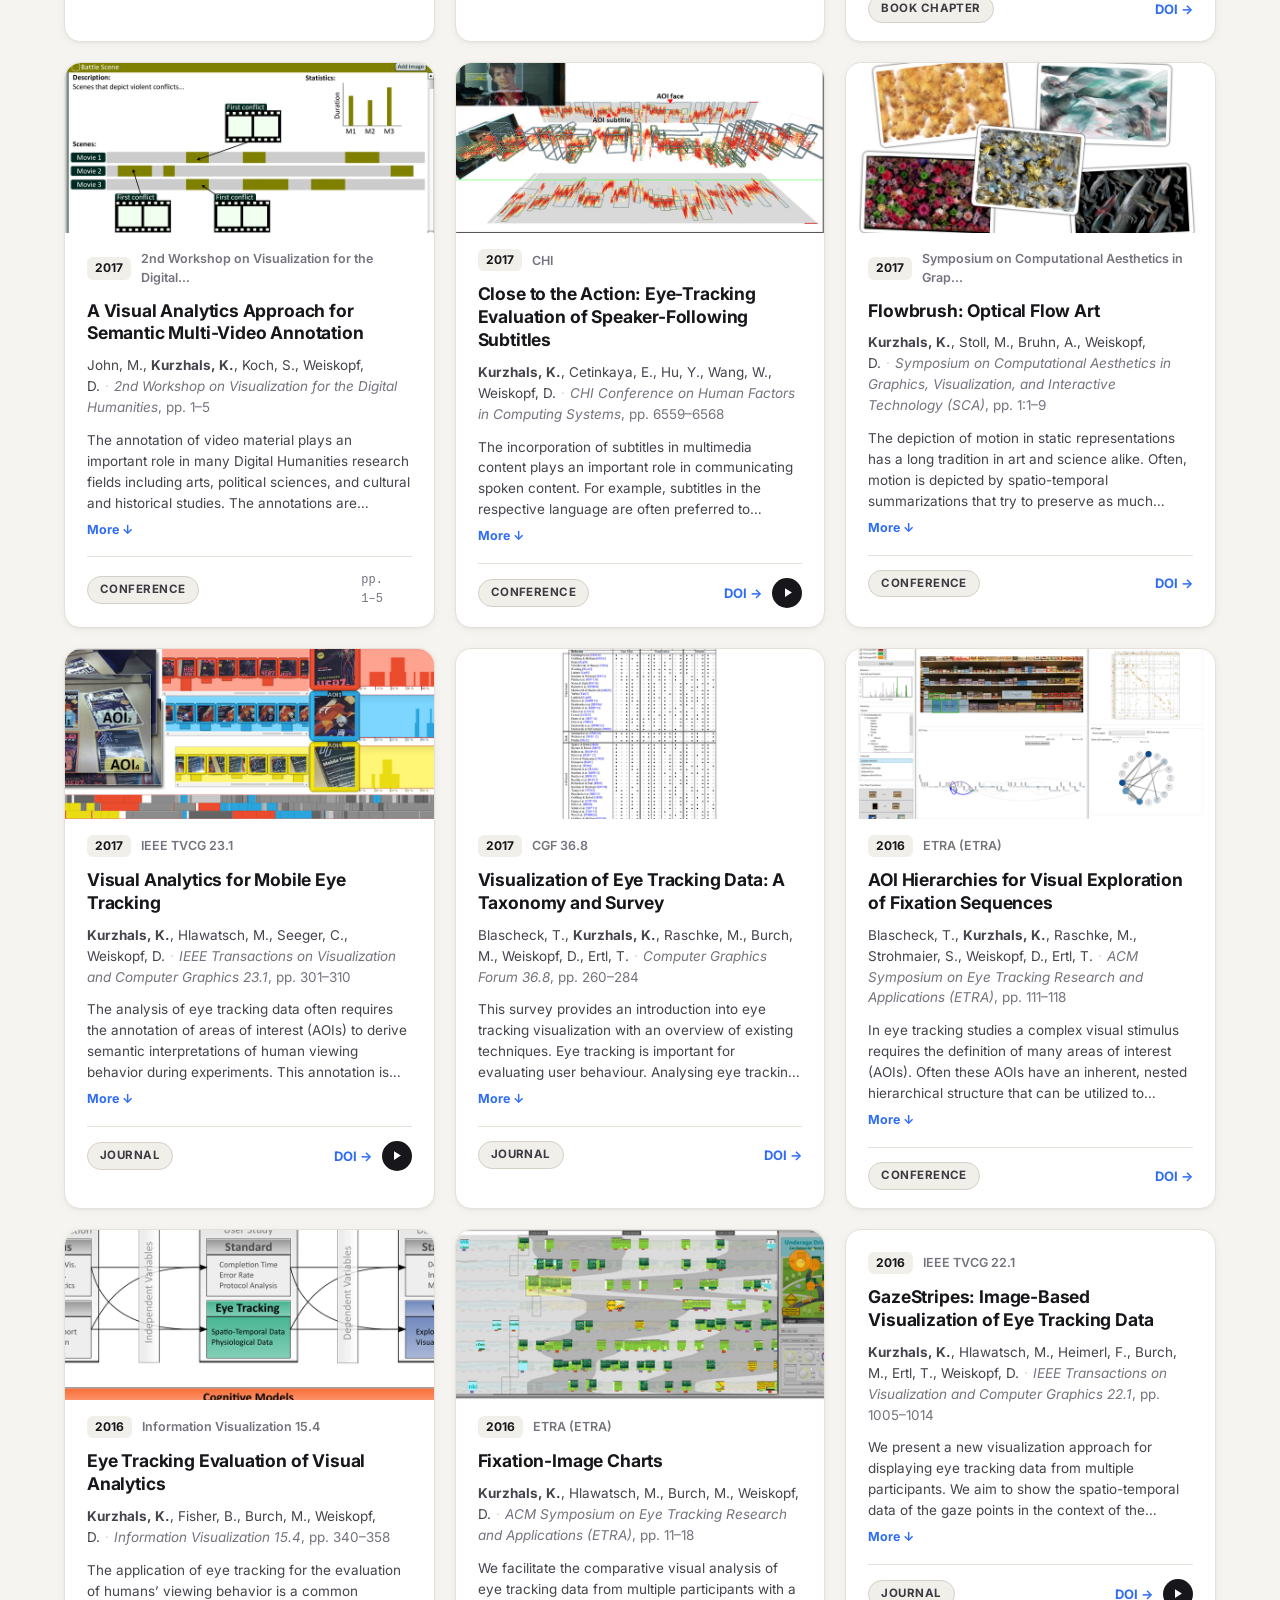
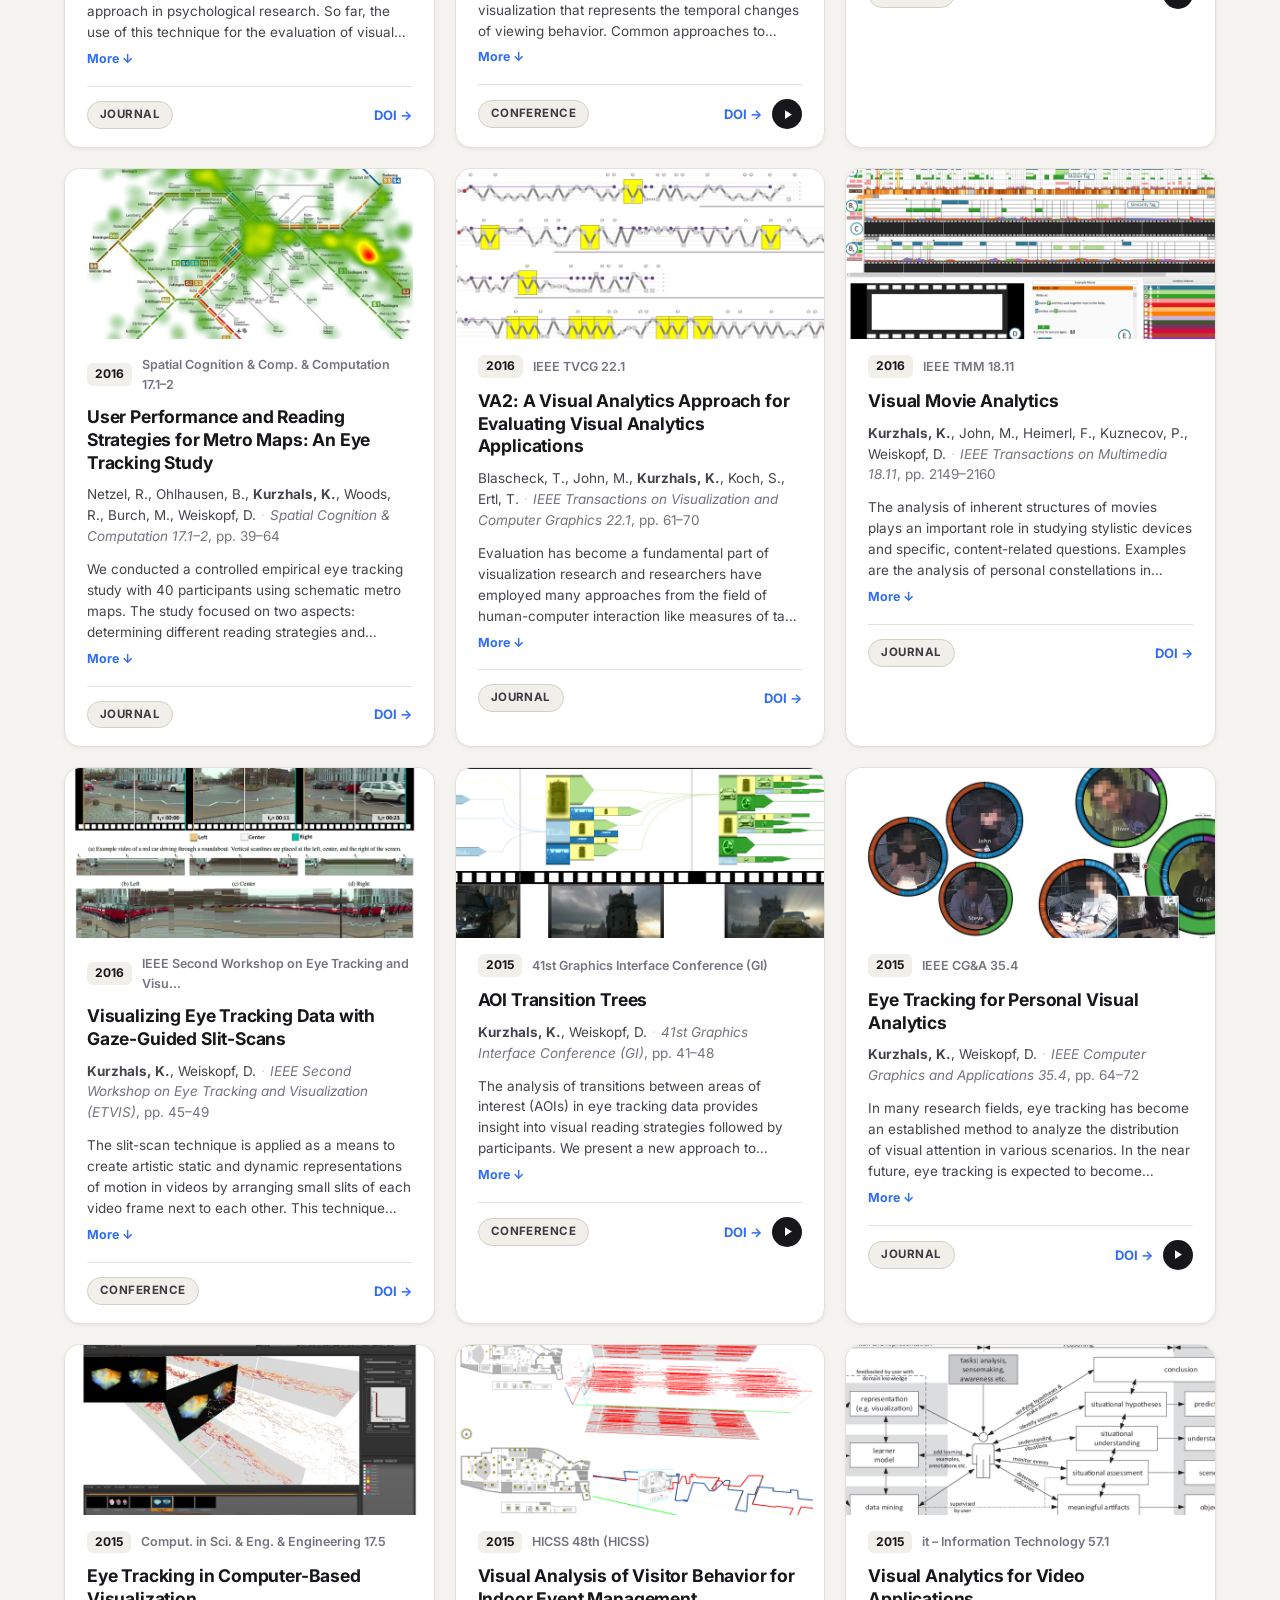
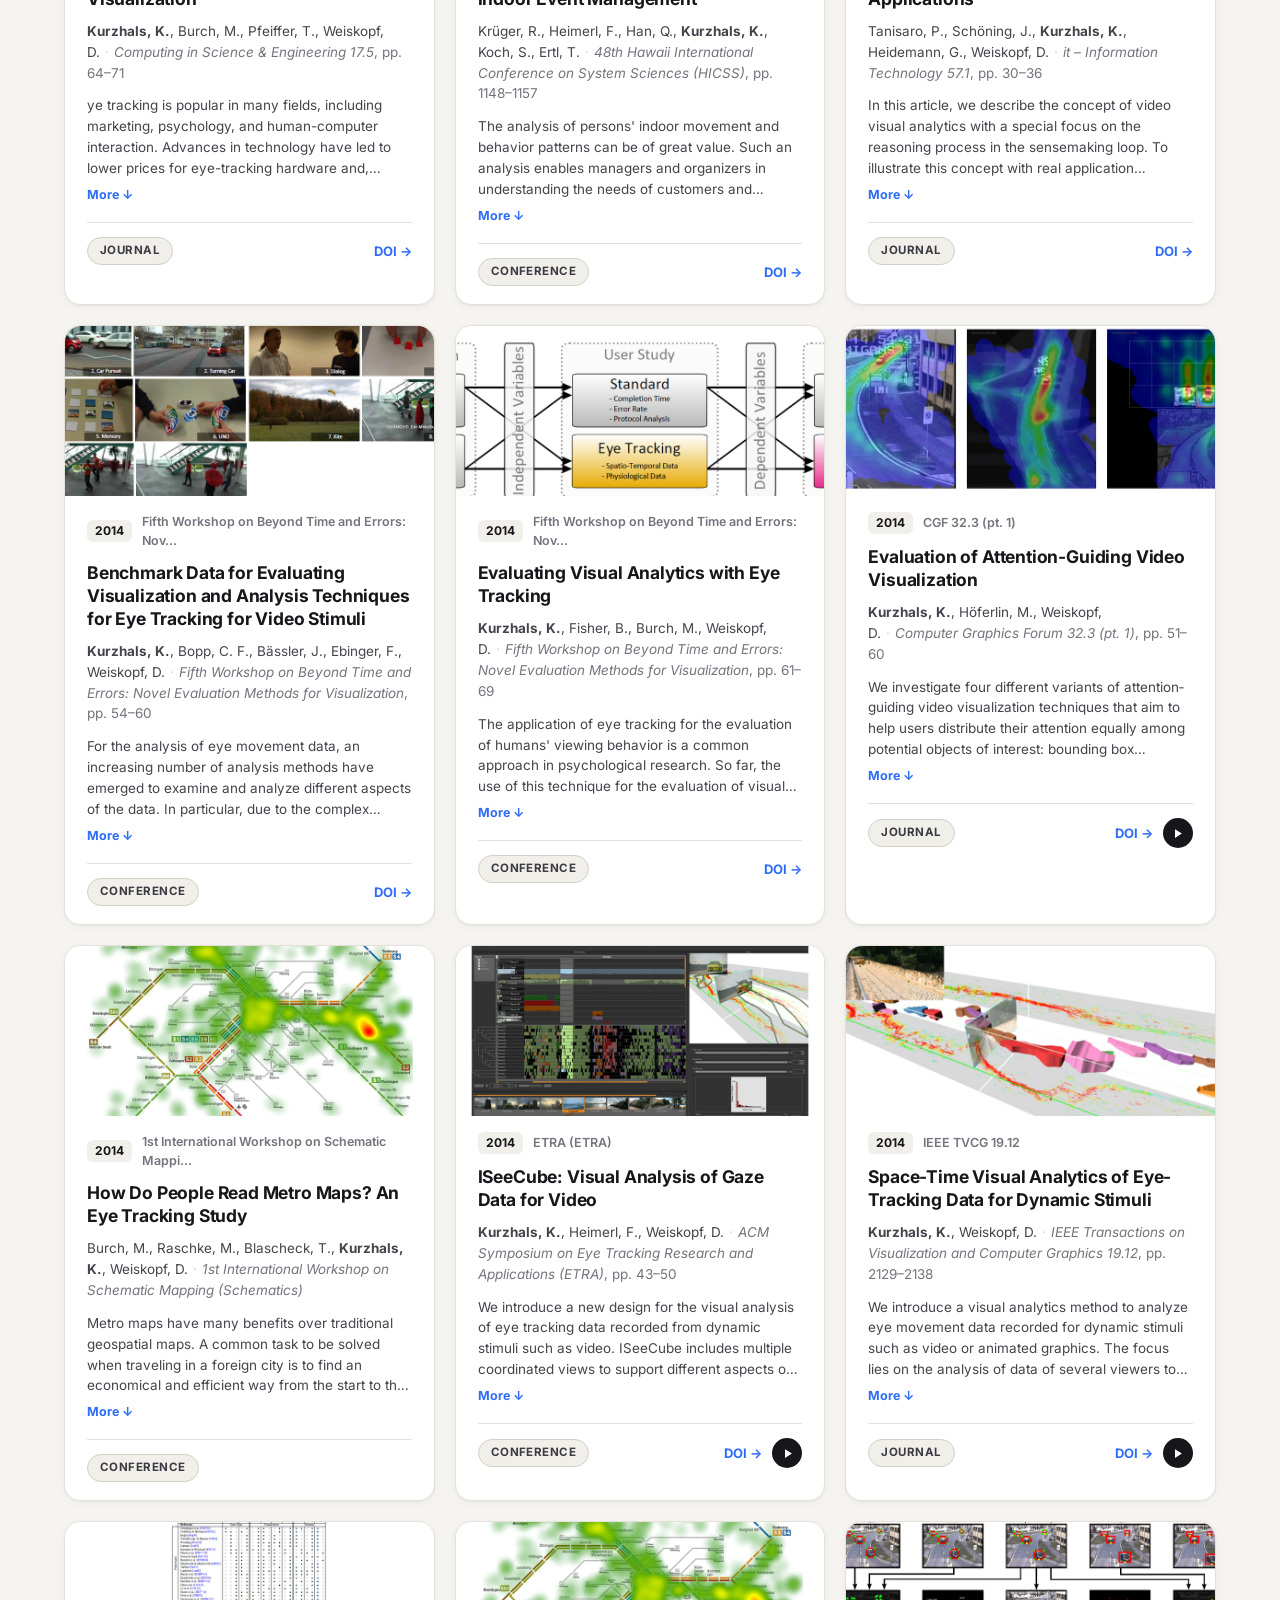
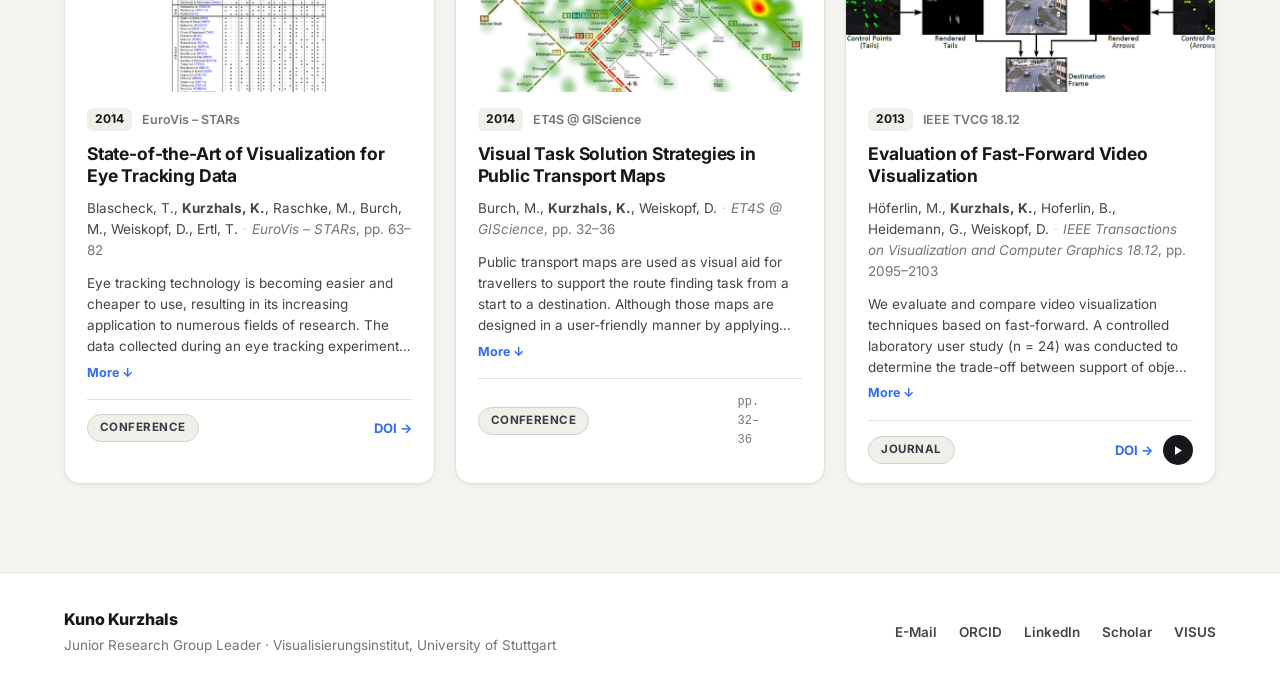
==== commit 37ffb4da: "Add detail texts (all 69), 44 images, 14 video buttons + modal" ====
--- a/index.html
+++ b/index.html
@@ -123,6 +123,16 @@
     </div>
   </footer>
 
+ <!-- Video modal -->
+  <div class="video-modal" id="video-modal" role="dialog" aria-modal="true" aria-label="Video">
+    <button type="button" class="video-close" id="video-close" aria-label="Close video">&times;</button>
+    <div class="video-stage">
+      <iframe id="video-frame" title="Paper video" src="" frameborder="0"
+        allow="accelerometer; autoplay; clipboard-write; encrypted-media; gyroscope; picture-in-picture"
+        allowfullscreen></iframe>
+    </div>
+  </div>
+
   <script src="data/publications.js"></script>
   <script src="js/main.js"></script>
 </body>
--- a/css/style.css
+++ b/css/style.css
@@ -371,21 +371,51 @@
 .card:hover h3 a { color: var(--accent); }
 
 .card-desc {
+  margin: 0 0 2px;
+  font-size: 13.5px;
+  color: var(--muted);
+}
+
+.card-desc .authors { color: var(--ink-soft); }
+
+.card-desc .sep { margin: 0 5px; color: var(--line-strong); }
+
+.card-desc .venue { color: var(--muted); font-style: italic; }
+
+/* collapsible detail text */
+.card-detail { margin-top: 10px; }
+
+.card-detail-text {
   margin: 0;
-  font-size: 14px;
-  color: var(--muted);
-  flex: 1 0 auto;
+  font-size: 13.5px;
+  line-height: 1.55;
+  color: var(--ink-soft);
   display: -webkit-box;
-  -webkit-line-clamp: 3;
+  -webkit-line-clamp: 4;
   -webkit-box-orient: vertical;
   overflow: hidden;
 }
 
-.card-desc .authors { color: var(--ink-soft); }
-
-.card-desc .sep { margin: 0 5px; color: var(--line-strong); }
-
-.card-desc .venue { color: var(--muted); font-style: italic; }
+.card-detail.open .card-detail-text {
+  display: block;
+  -webkit-line-clamp: unset;
+  -webkit-box-orient: unset;
+  overflow: visible;
+}
+
+.detail-toggle {
+  margin-top: 8px;
+  padding: 0;
+  border: 0;
+  background: transparent;
+  font-family: inherit;
+  font-size: 12.5px;
+  font-weight: 700;
+  color: var(--accent);
+  cursor: pointer;
+}
+
+.detail-toggle:hover { text-decoration: underline; }
 
 .card-foot {
   display: flex;
@@ -396,6 +426,82 @@
   padding-top: 14px;
   border-top: 1px solid var(--line);
 }
+
+.card-foot-right {
+  display: inline-flex;
+  align-items: center;
+  gap: 10px;
+}
+
+.card-video {
+  display: inline-flex;
+  align-items: center;
+  justify-content: center;
+  width: 30px;
+  height: 30px;
+  border-radius: 50%;
+  background: var(--ink);
+  color: #fff;
+  flex: none;
+  transition: transform 0.15s ease, background 0.15s ease;
+}
+
+.card-video svg { width: 15px; height: 15px; fill: #fff; }
+
+.card-video:hover {
+  transform: scale(1.08);
+  background: var(--accent);
+}
+
+/* video modal */
+.video-modal {
+  position: fixed;
+  inset: 0;
+  z-index: 100;
+  display: none;
+  align-items: center;
+  justify-content: center;
+  padding: 28px;
+  background: rgba(13, 13, 13, 0.72);
+  backdrop-filter: blur(3px);
+}
+
+.video-modal.show { display: flex; }
+
+.video-stage {
+  position: relative;
+  width: min(920px, 92vw);
+  aspect-ratio: 16 / 9;
+  background: #000;
+  border-radius: 12px;
+  overflow: hidden;
+  box-shadow: var(--shadow-lg);
+}
+
+.video-stage iframe {
+  width: 100%;
+  height: 100%;
+  border: 0;
+  display: block;
+}
+
+.video-close {
+  position: absolute;
+  top: -14px;
+  right: -12px;
+  width: 40px;
+  height: 40px;
+  border-radius: 50%;
+  border: 0;
+  background: #fff;
+  color: var(--ink);
+  font-size: 26px;
+  line-height: 1;
+  cursor: pointer;
+  box-shadow: var(--shadow-sm);
+}
+
+.video-close:hover { background: var(--ink); color: #fff; }
 
 .tag {
   display: inline-block;
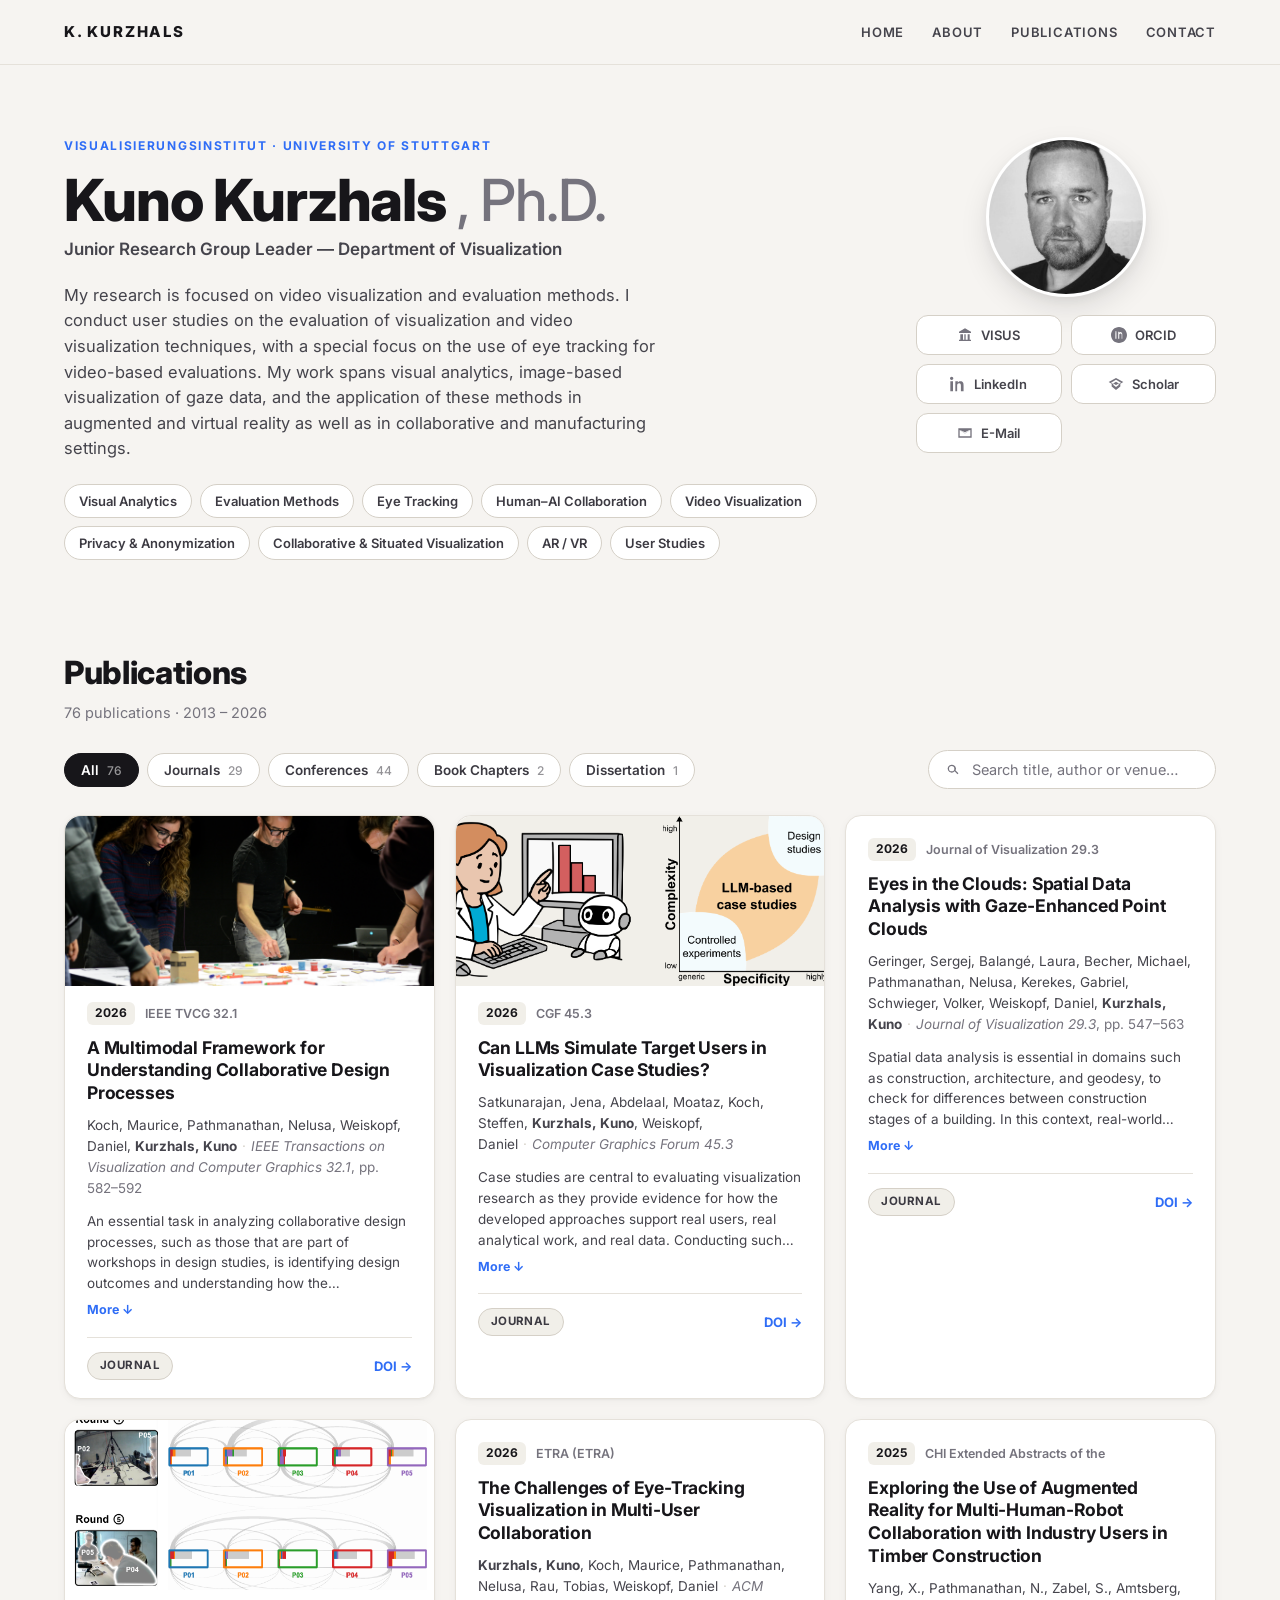
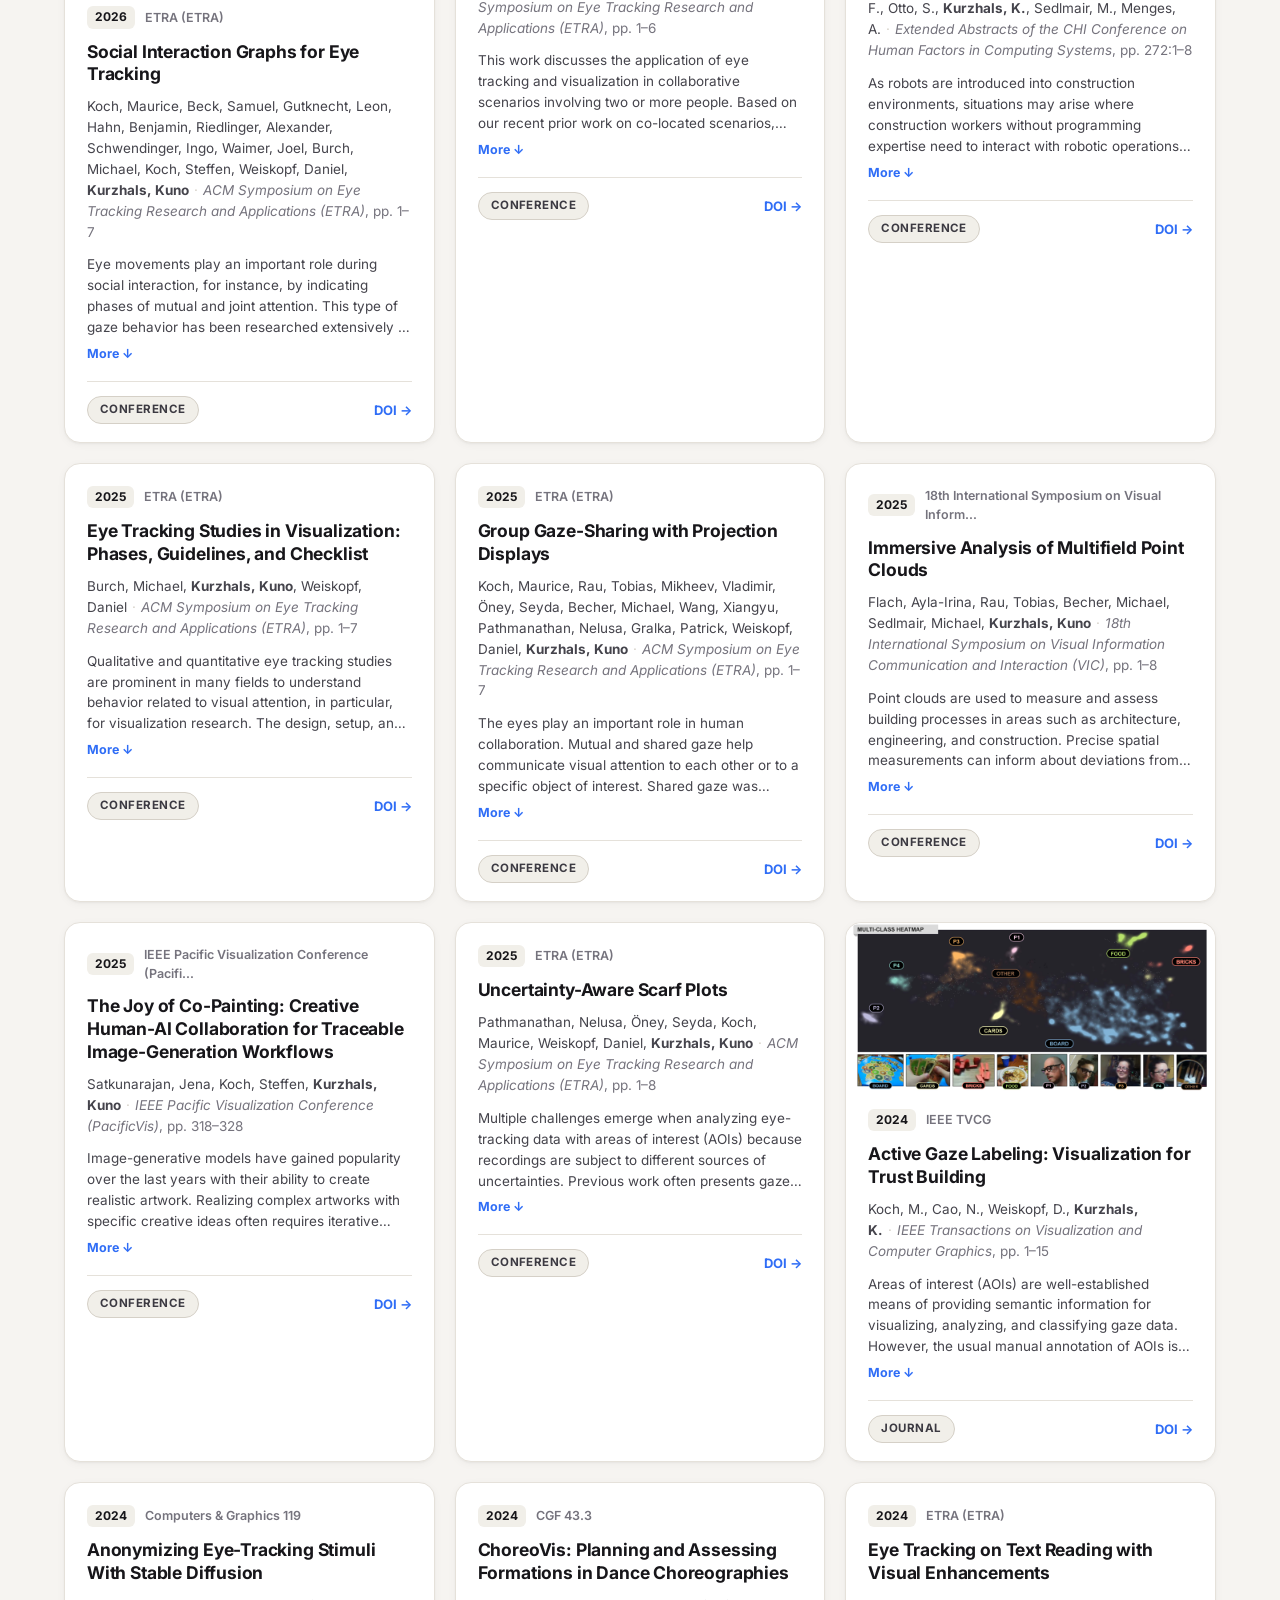
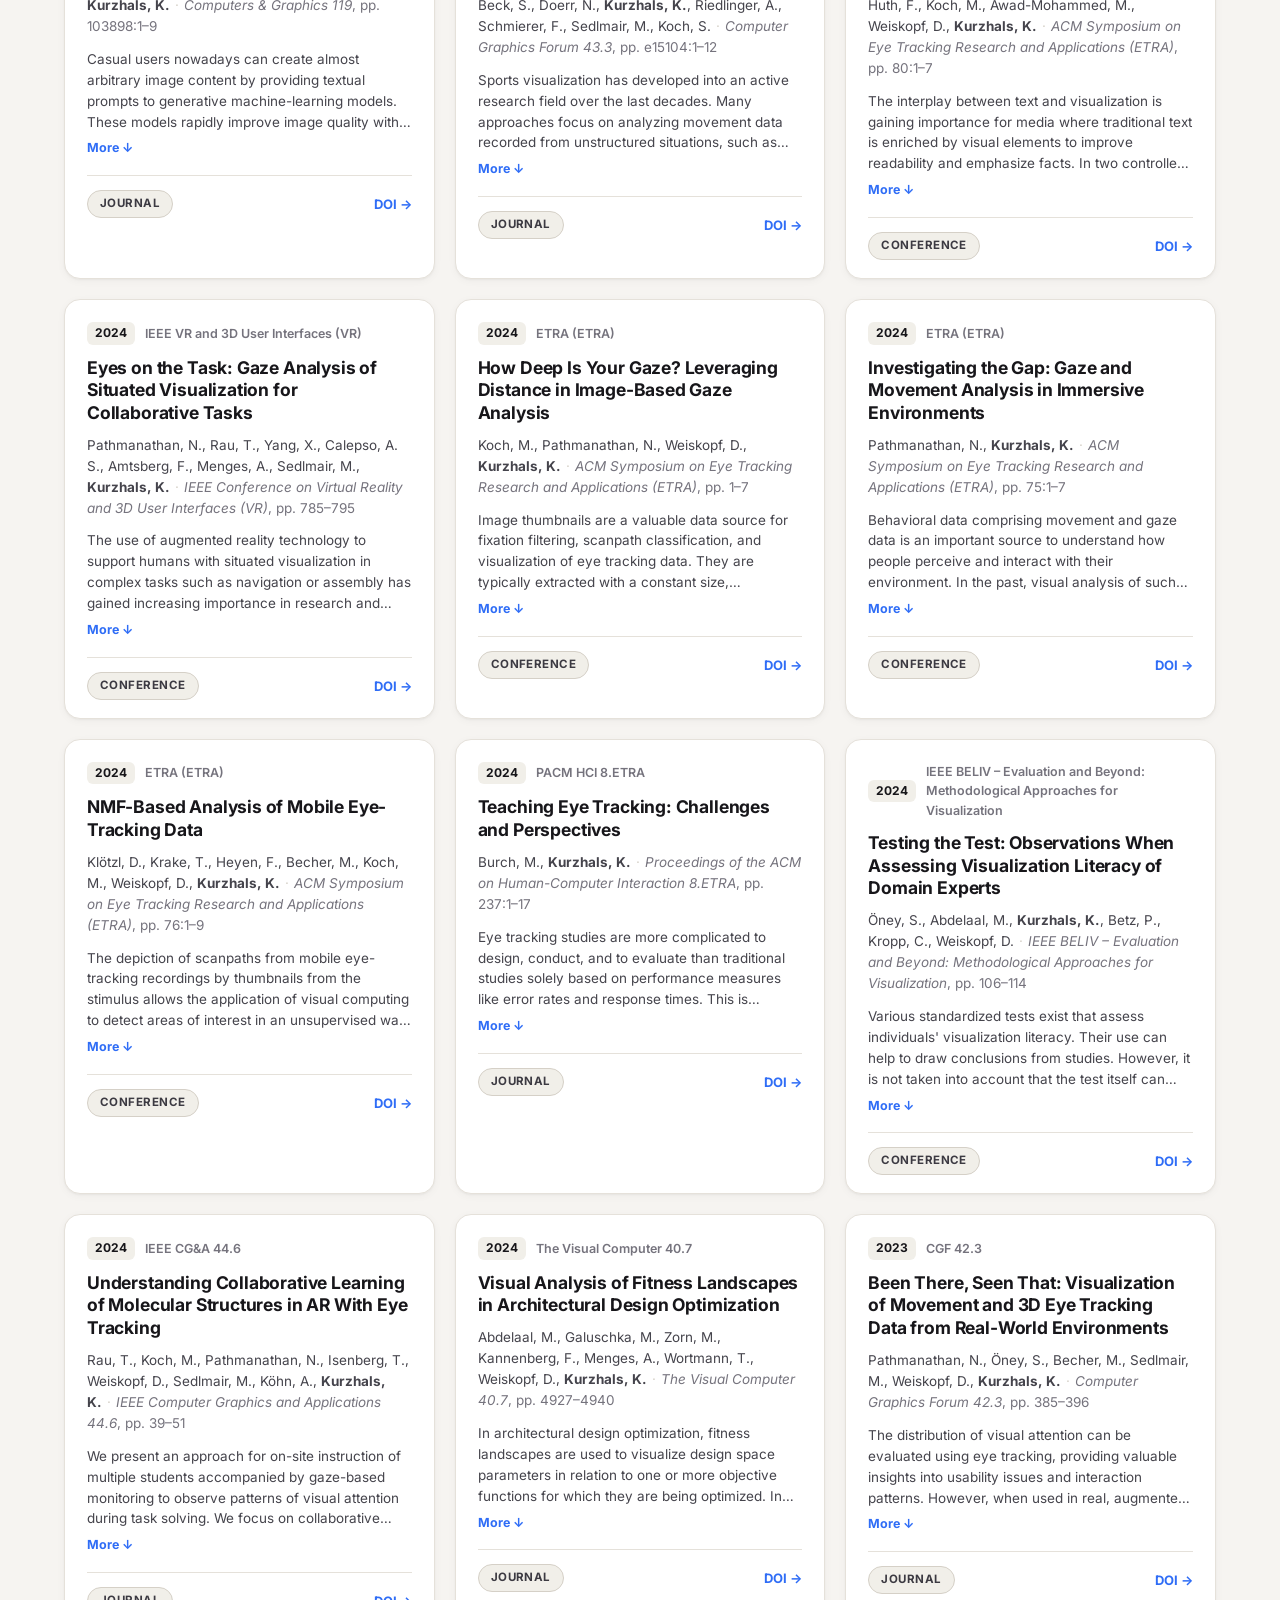
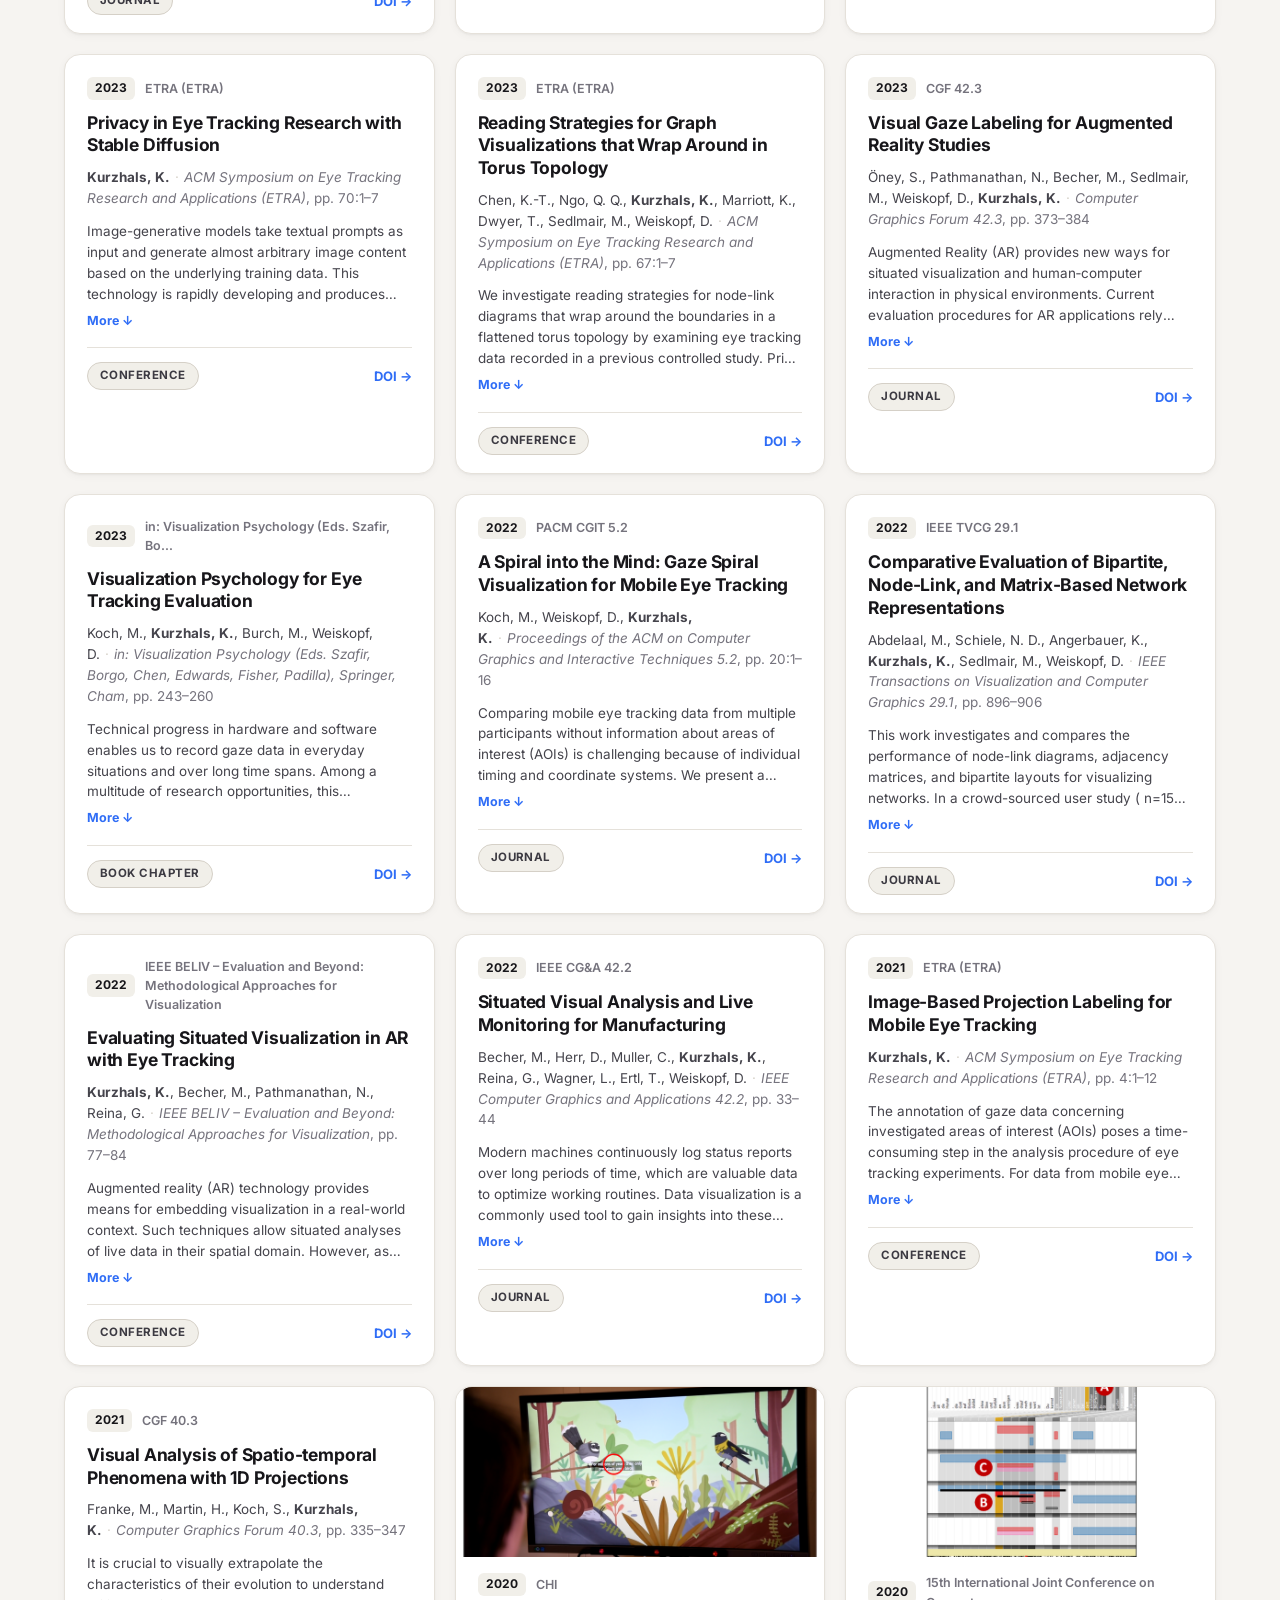
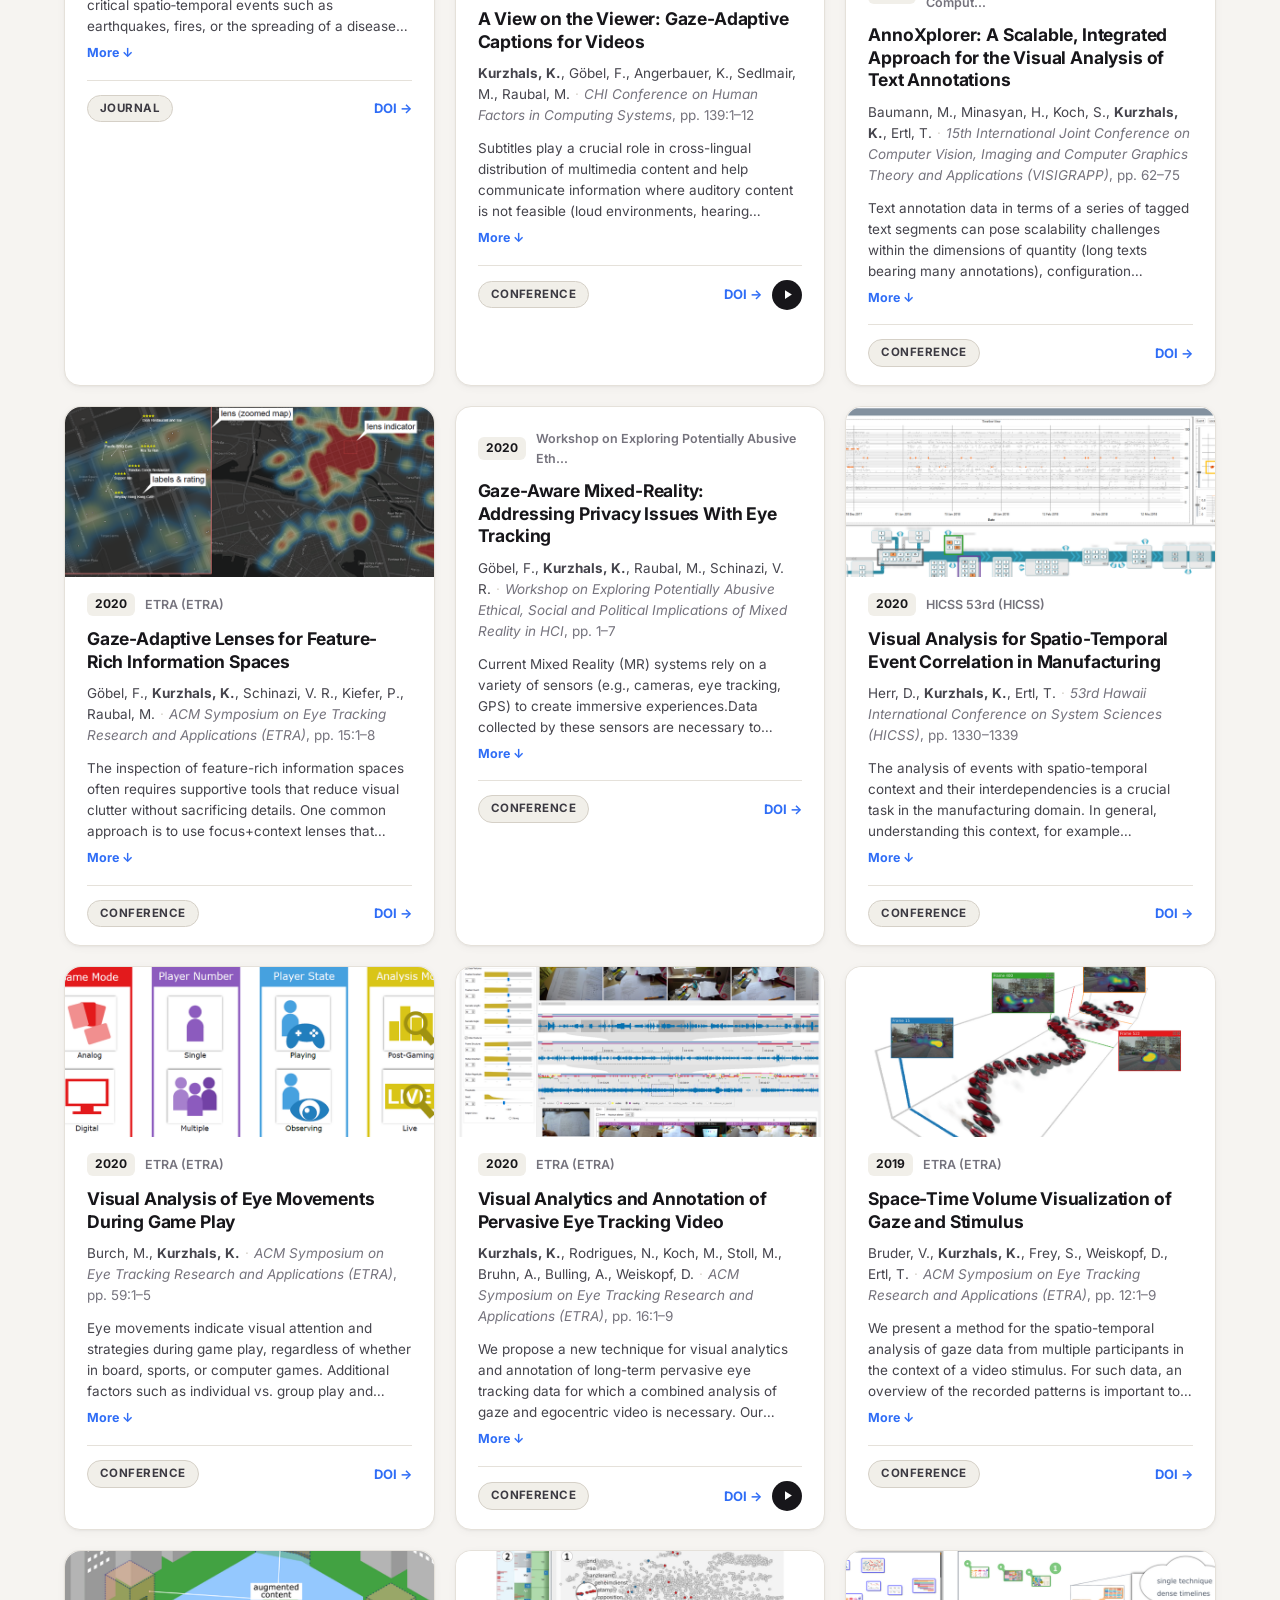
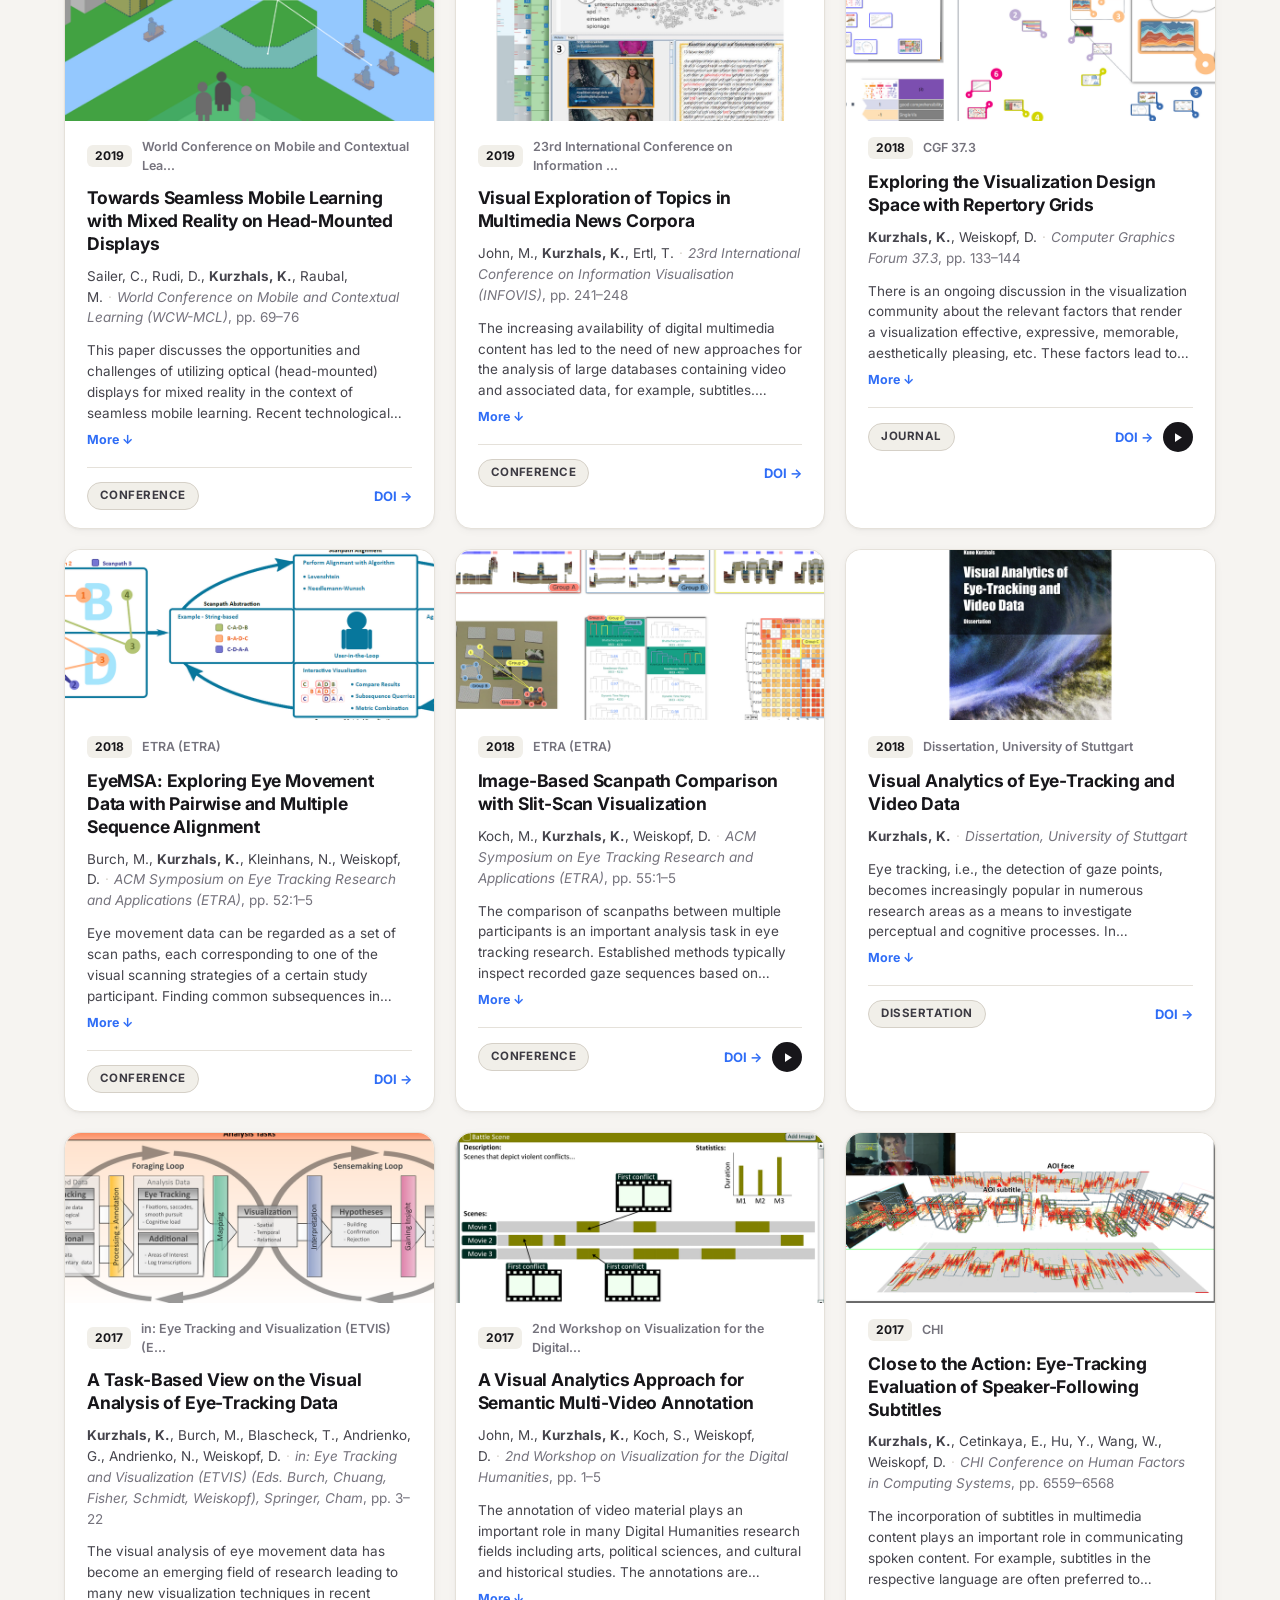
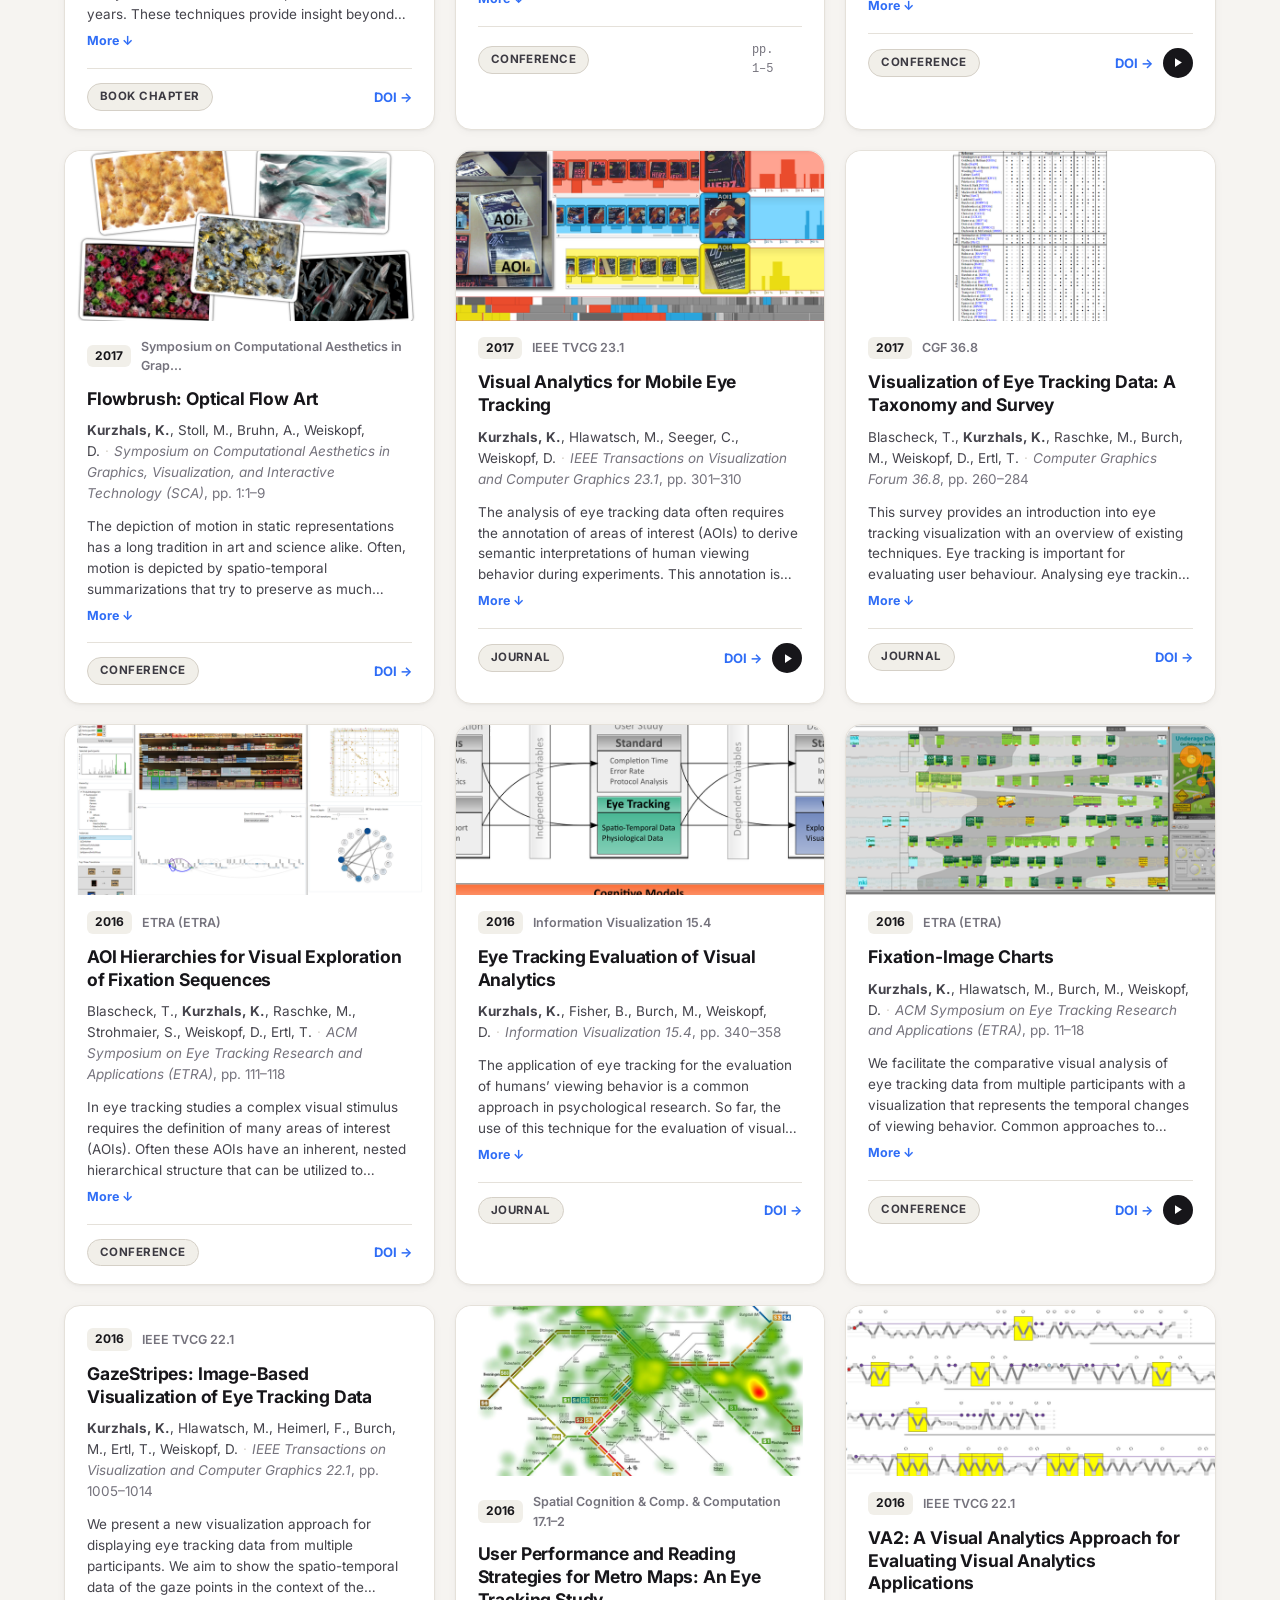
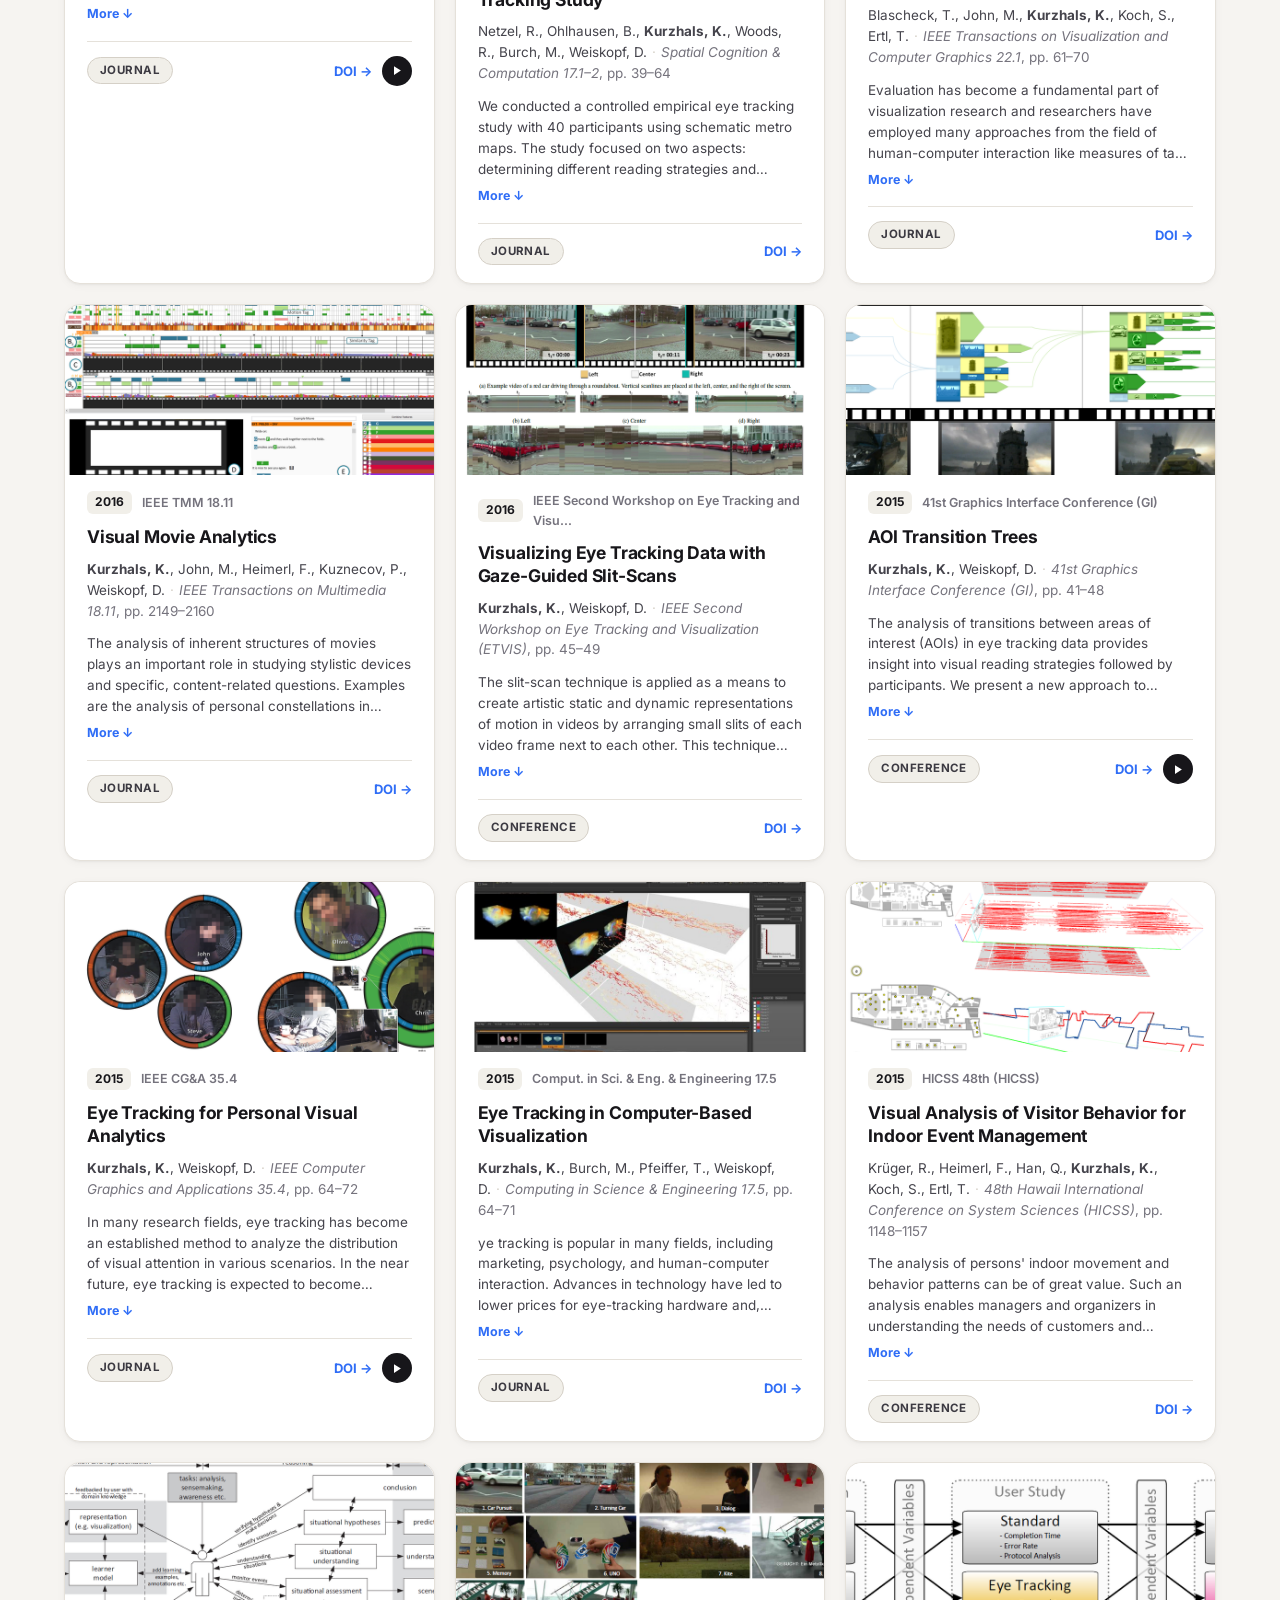
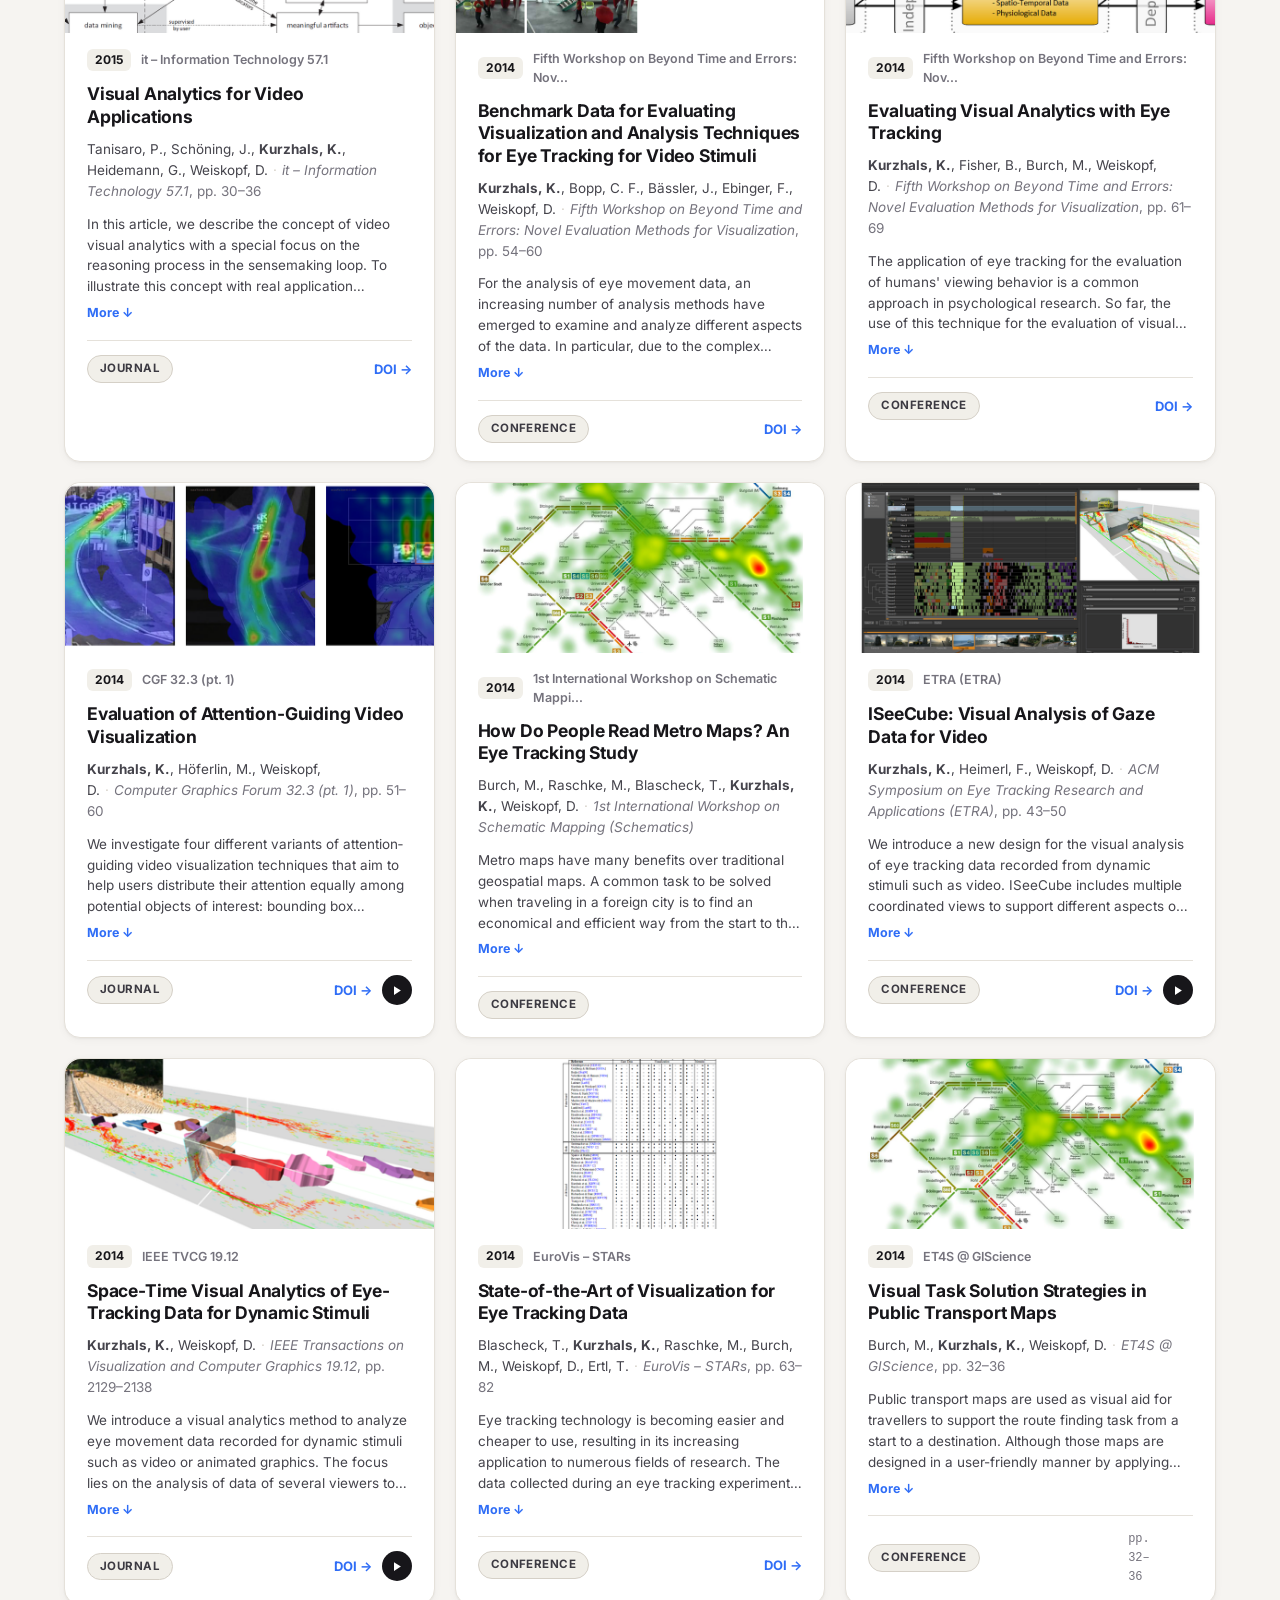
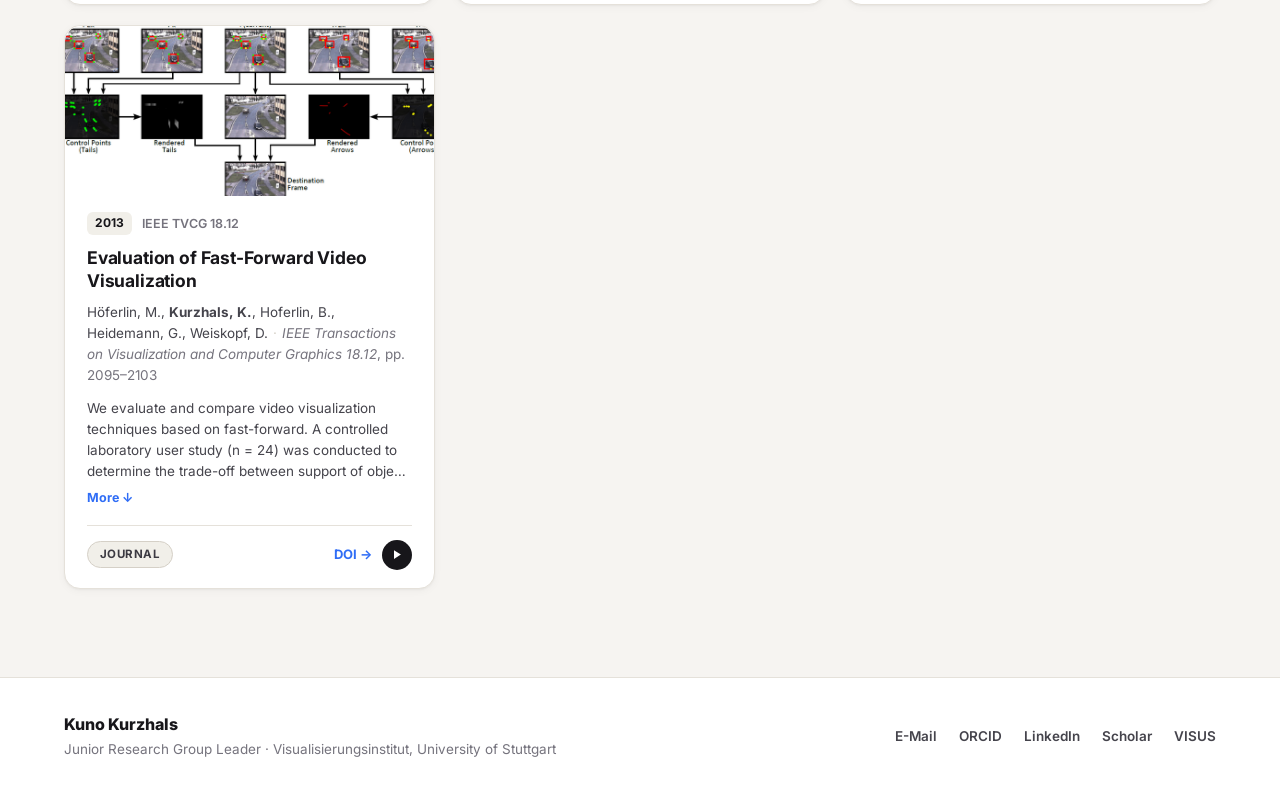
==== commit fba5f217: "Fix video player over file:// and add 7 missing 2025/2026 publications - Video: YouTube embed fails " ====
--- a/index.html
+++ b/index.html
@@ -125,11 +125,11 @@
 
  <!-- Video modal -->
   <div class="video-modal" id="video-modal" role="dialog" aria-modal="true" aria-label="Video">
-    <button type="button" class="video-close" id="video-close" aria-label="Close video">&times;</button>
     <div class="video-stage">
       <iframe id="video-frame" title="Paper video" src="" frameborder="0"
         allow="accelerometer; autoplay; clipboard-write; encrypted-media; gyroscope; picture-in-picture"
         allowfullscreen></iframe>
+      <button type="button" class="video-close" id="video-close" aria-label="Close video">&times;</button>
     </div>
   </div>
 
--- a/css/style.css
+++ b/css/style.css
@@ -487,8 +487,9 @@
 
 .video-close {
   position: absolute;
-  top: -14px;
-  right: -12px;
+  top: 10px;
+  right: 10px;
+  z-index: 10;
   width: 40px;
   height: 40px;
   border-radius: 50%;
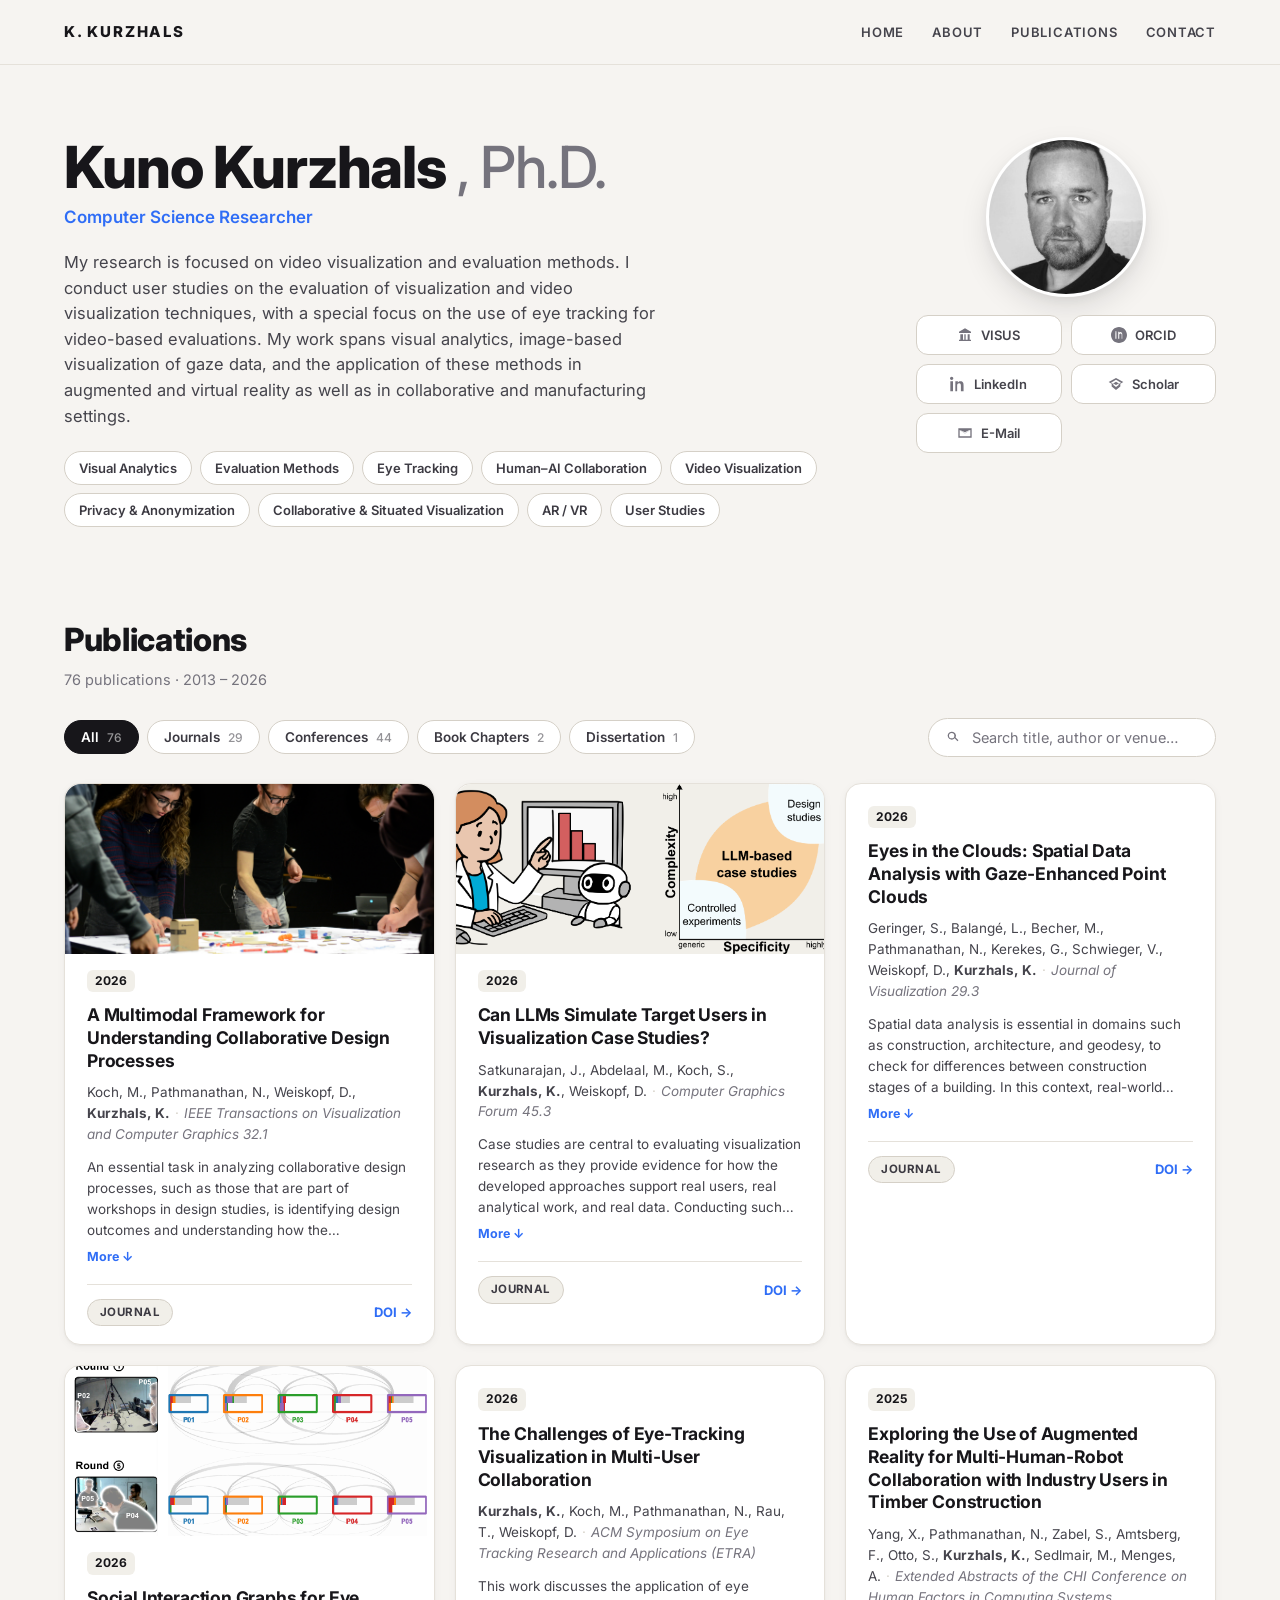
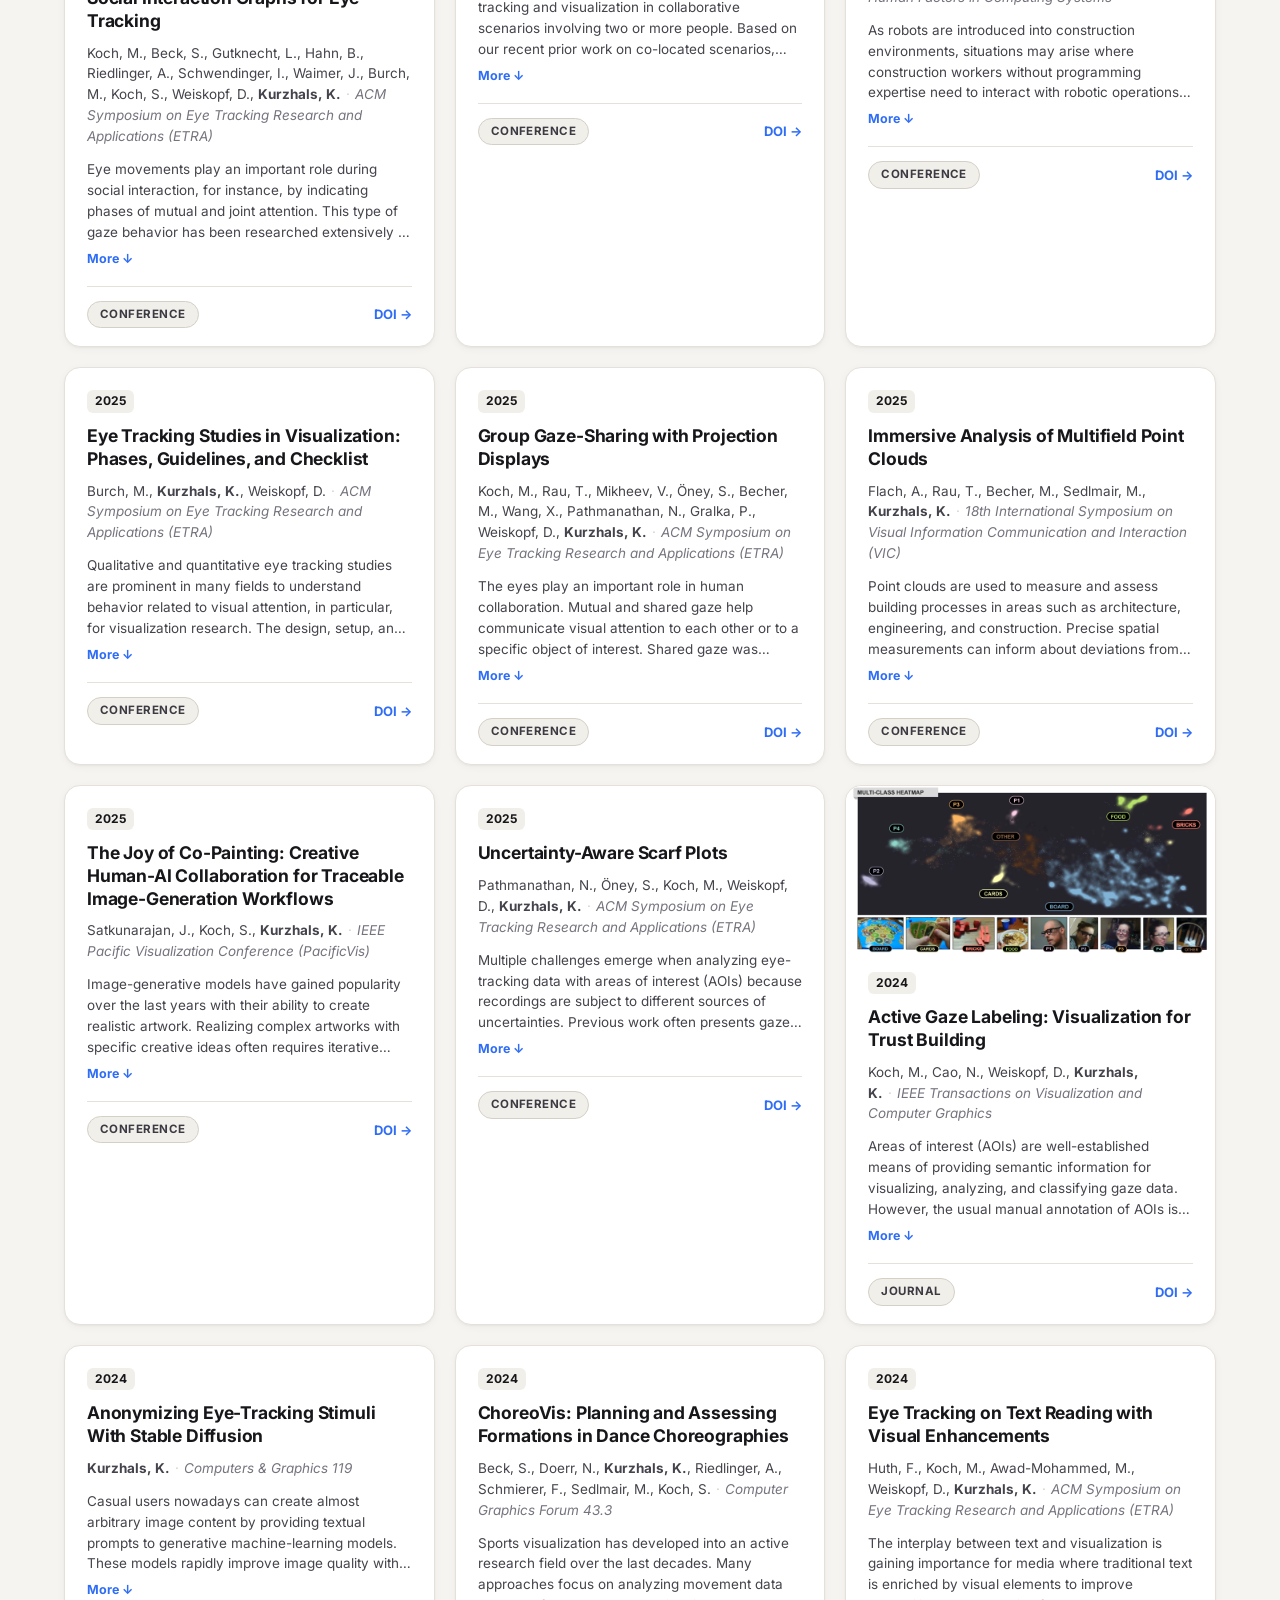
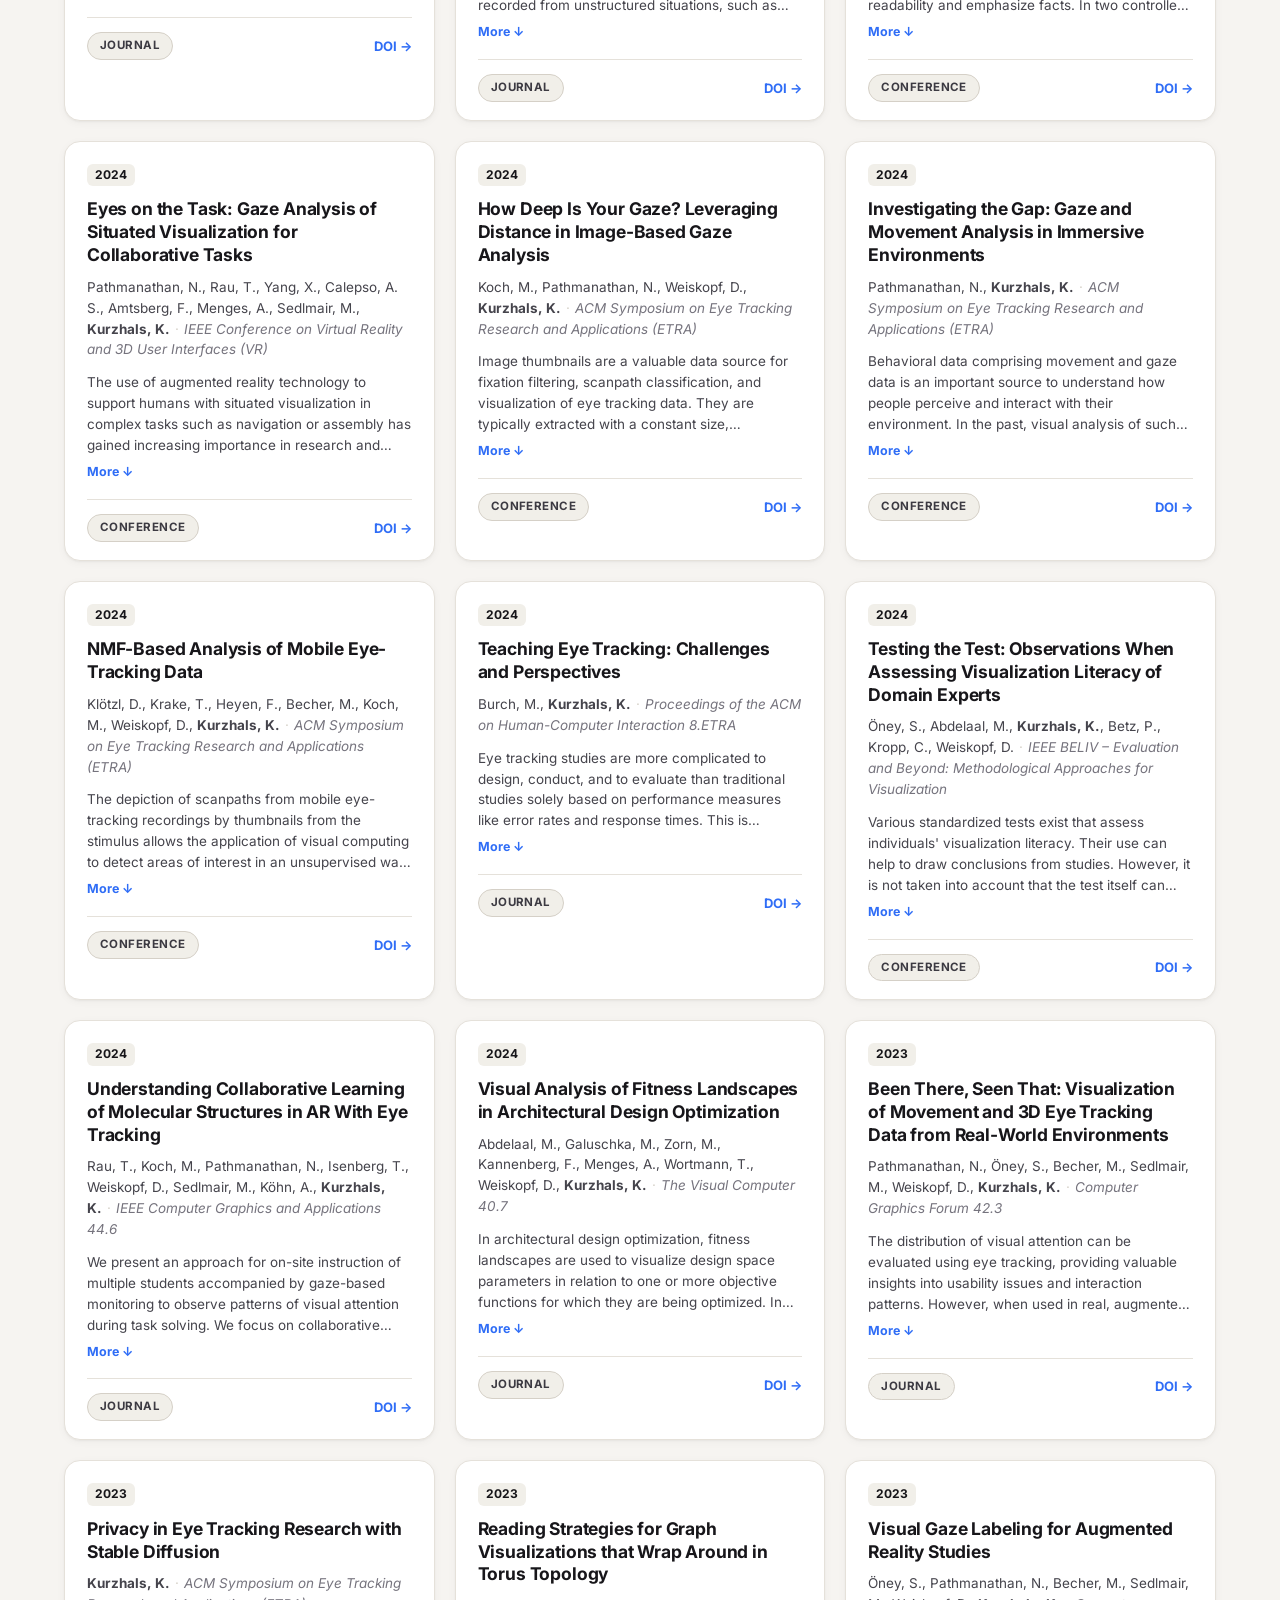
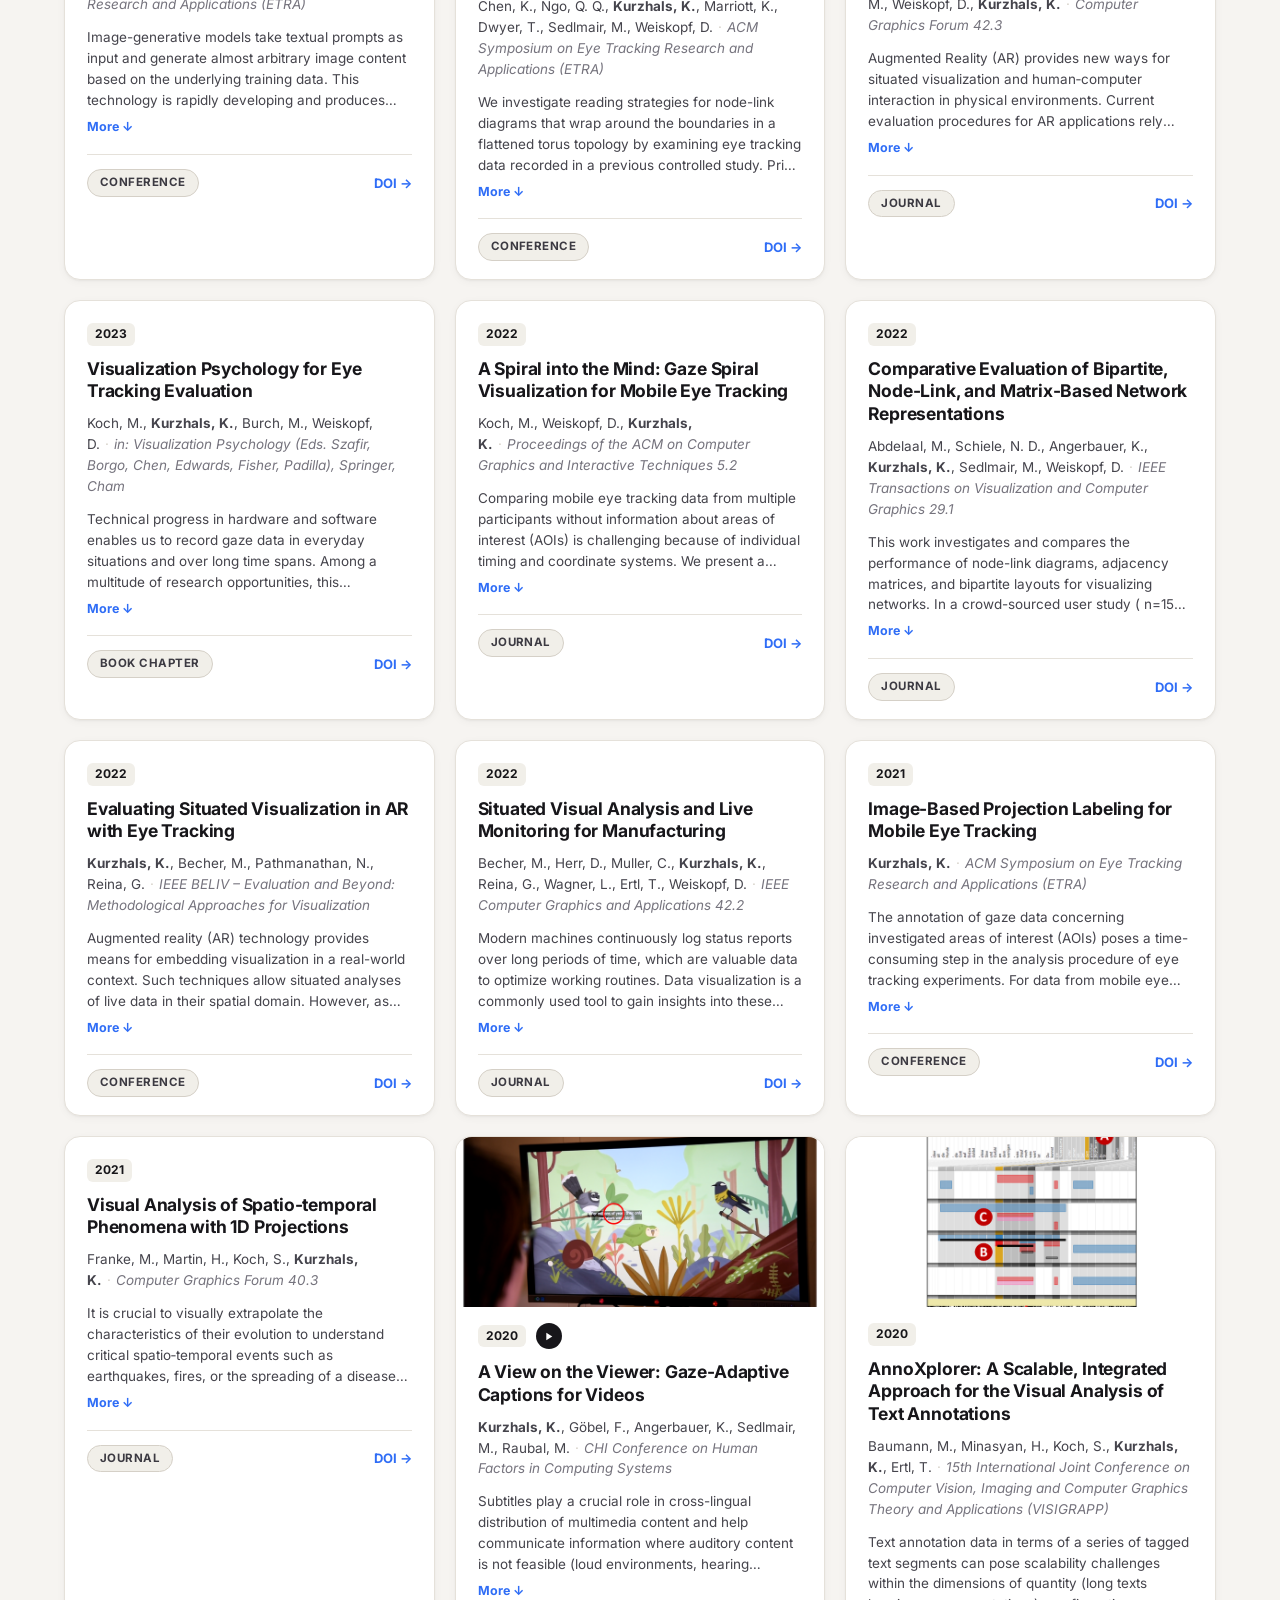
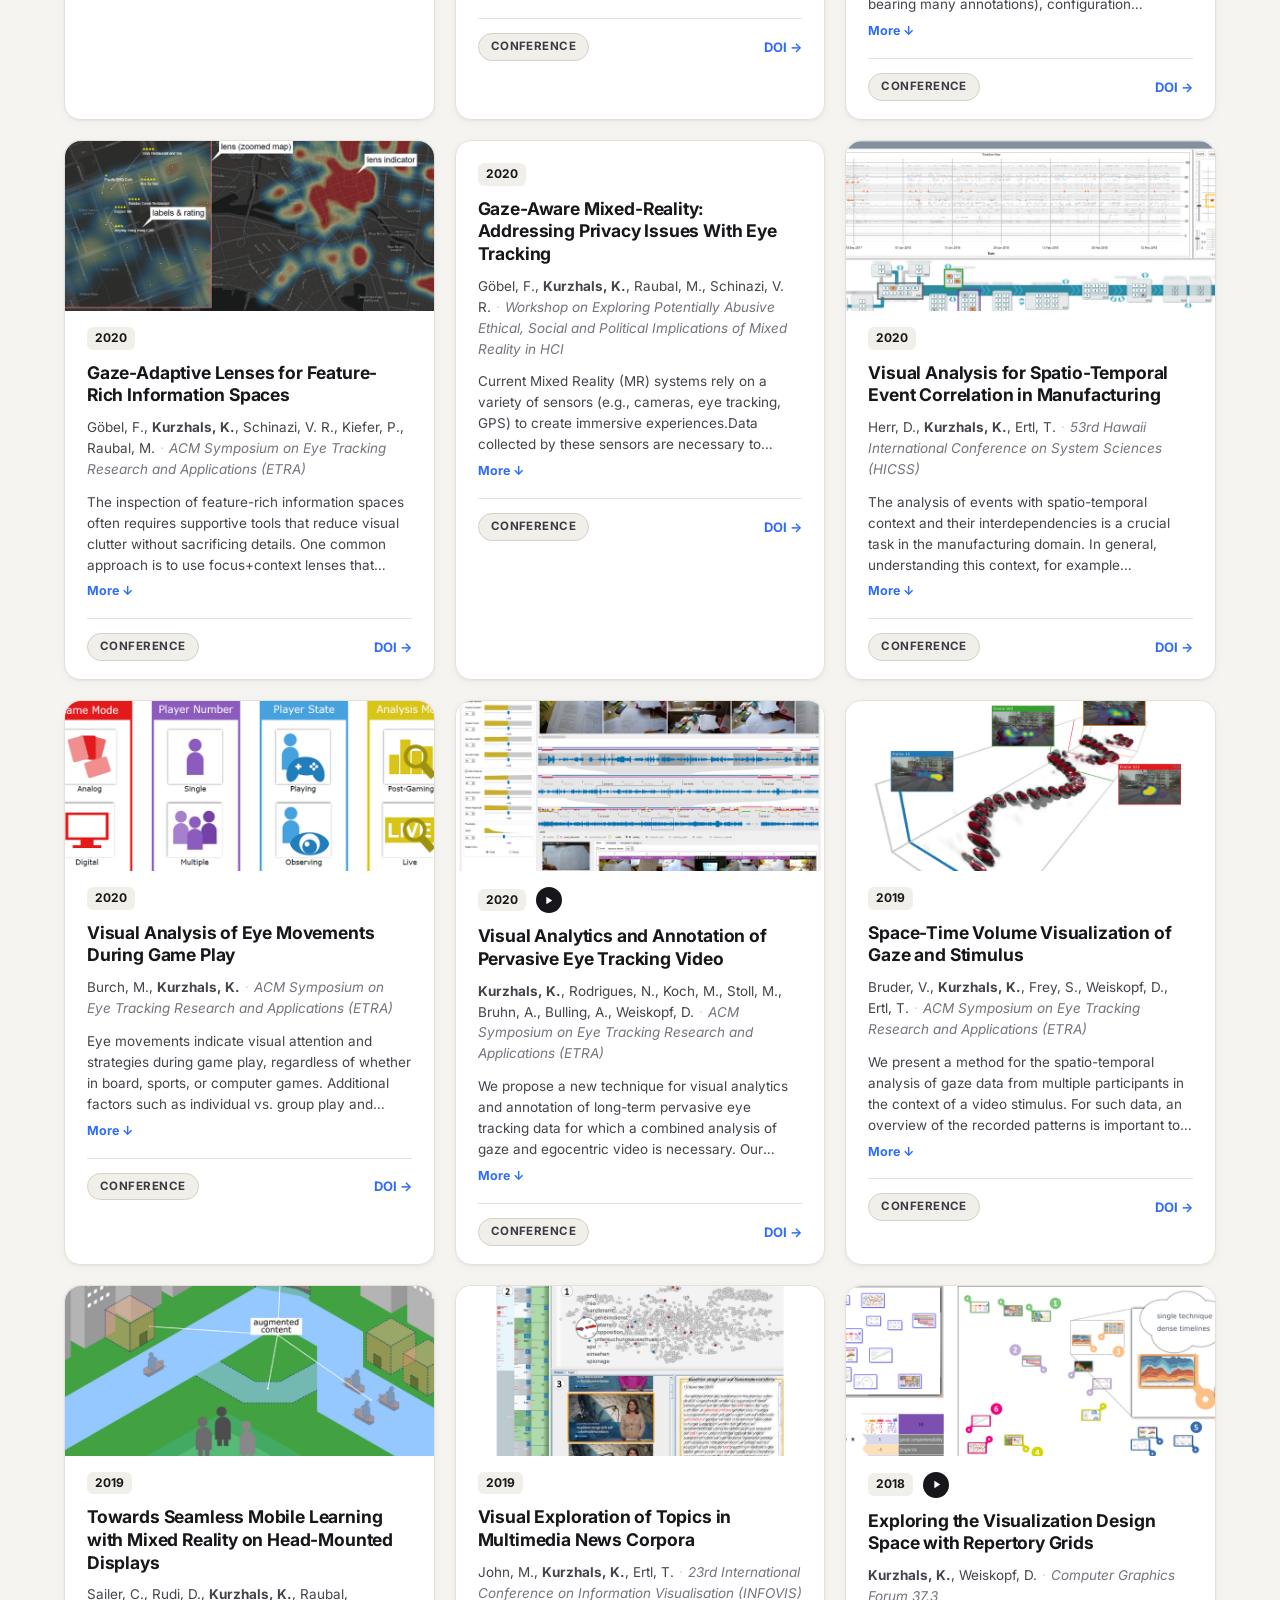
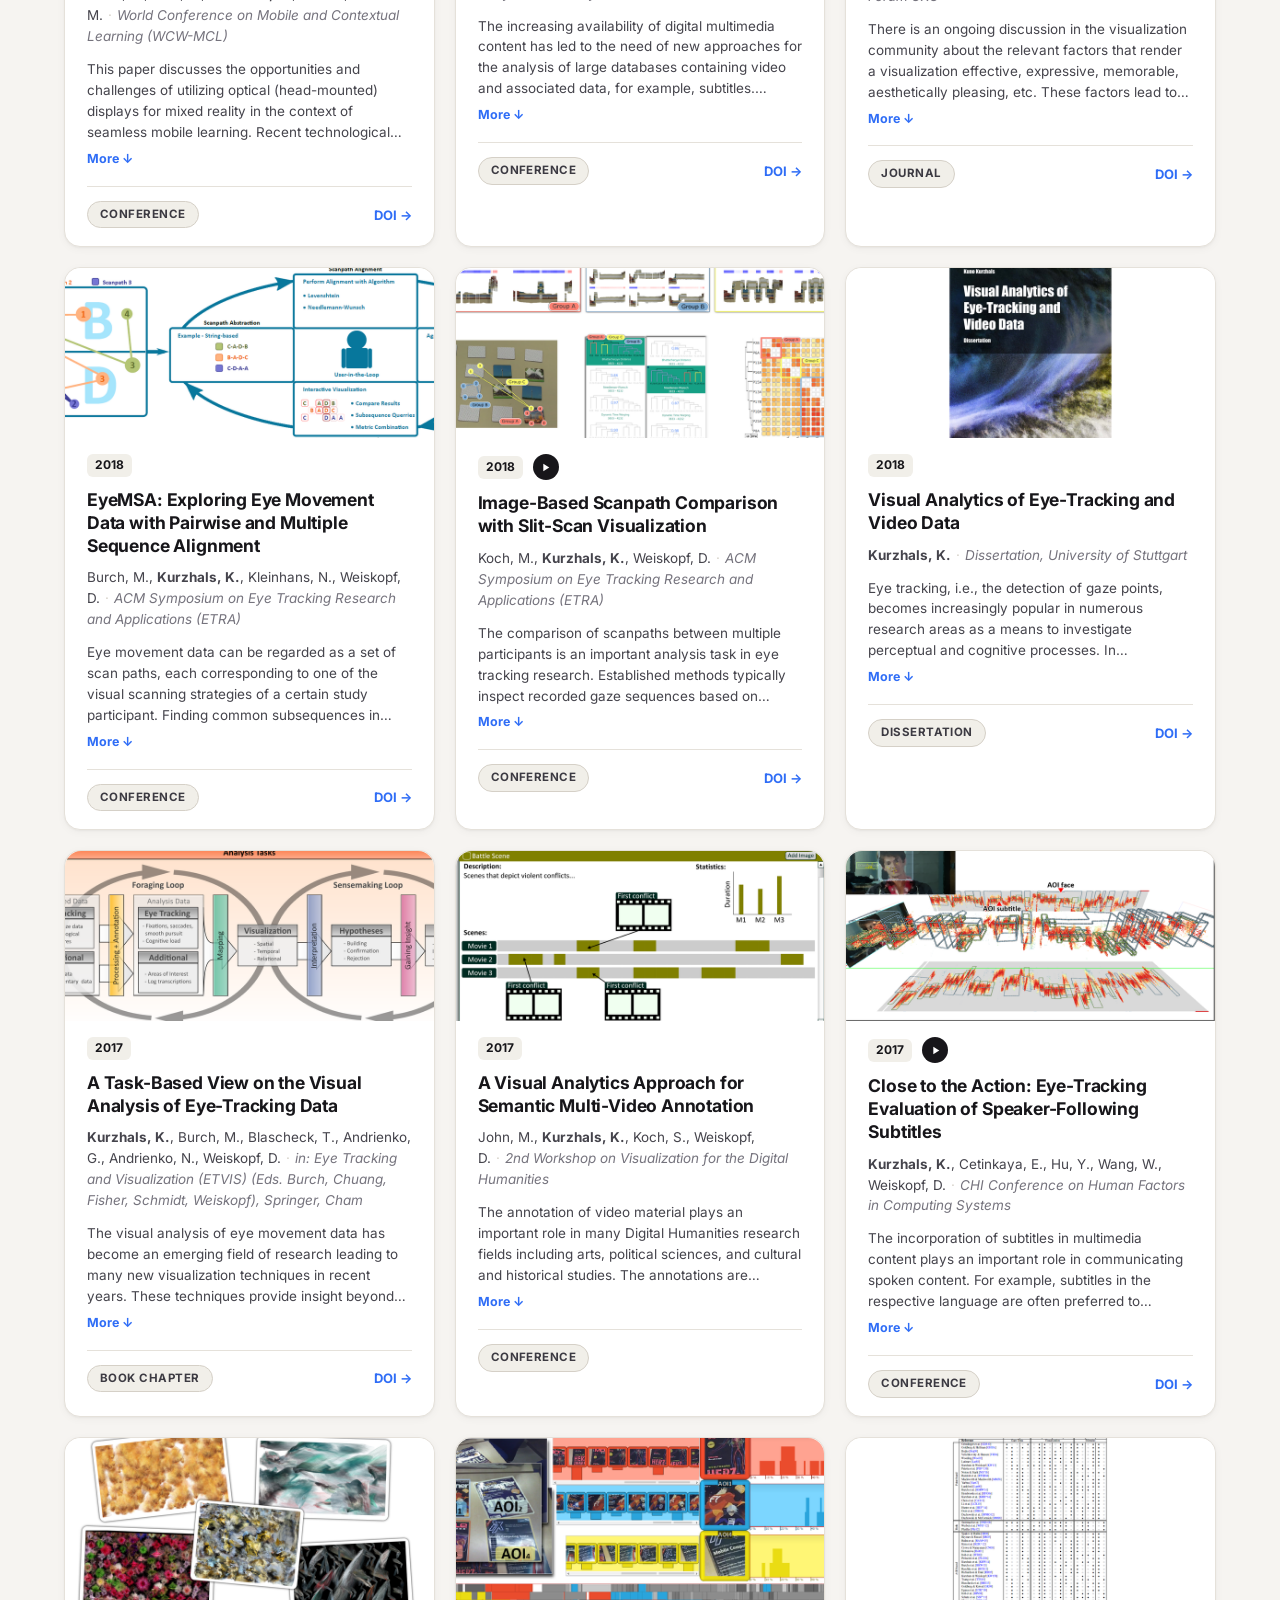
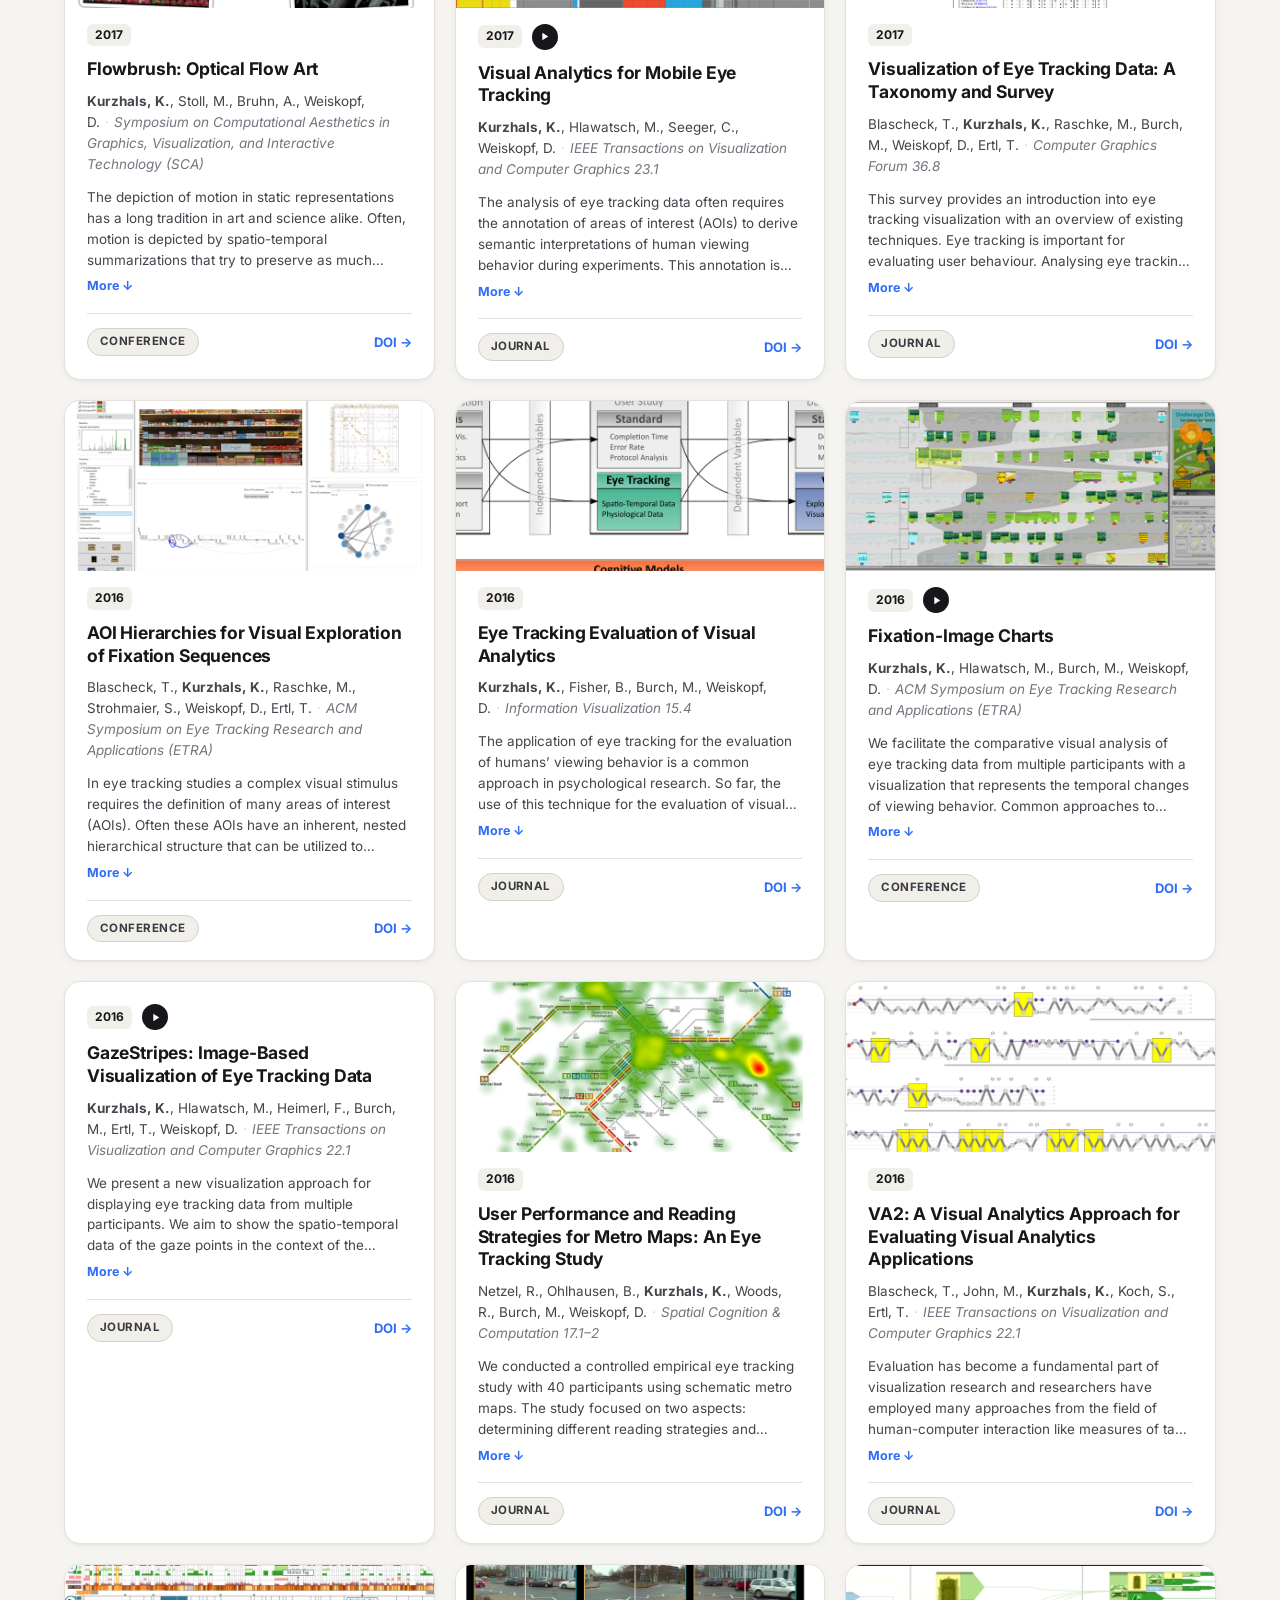
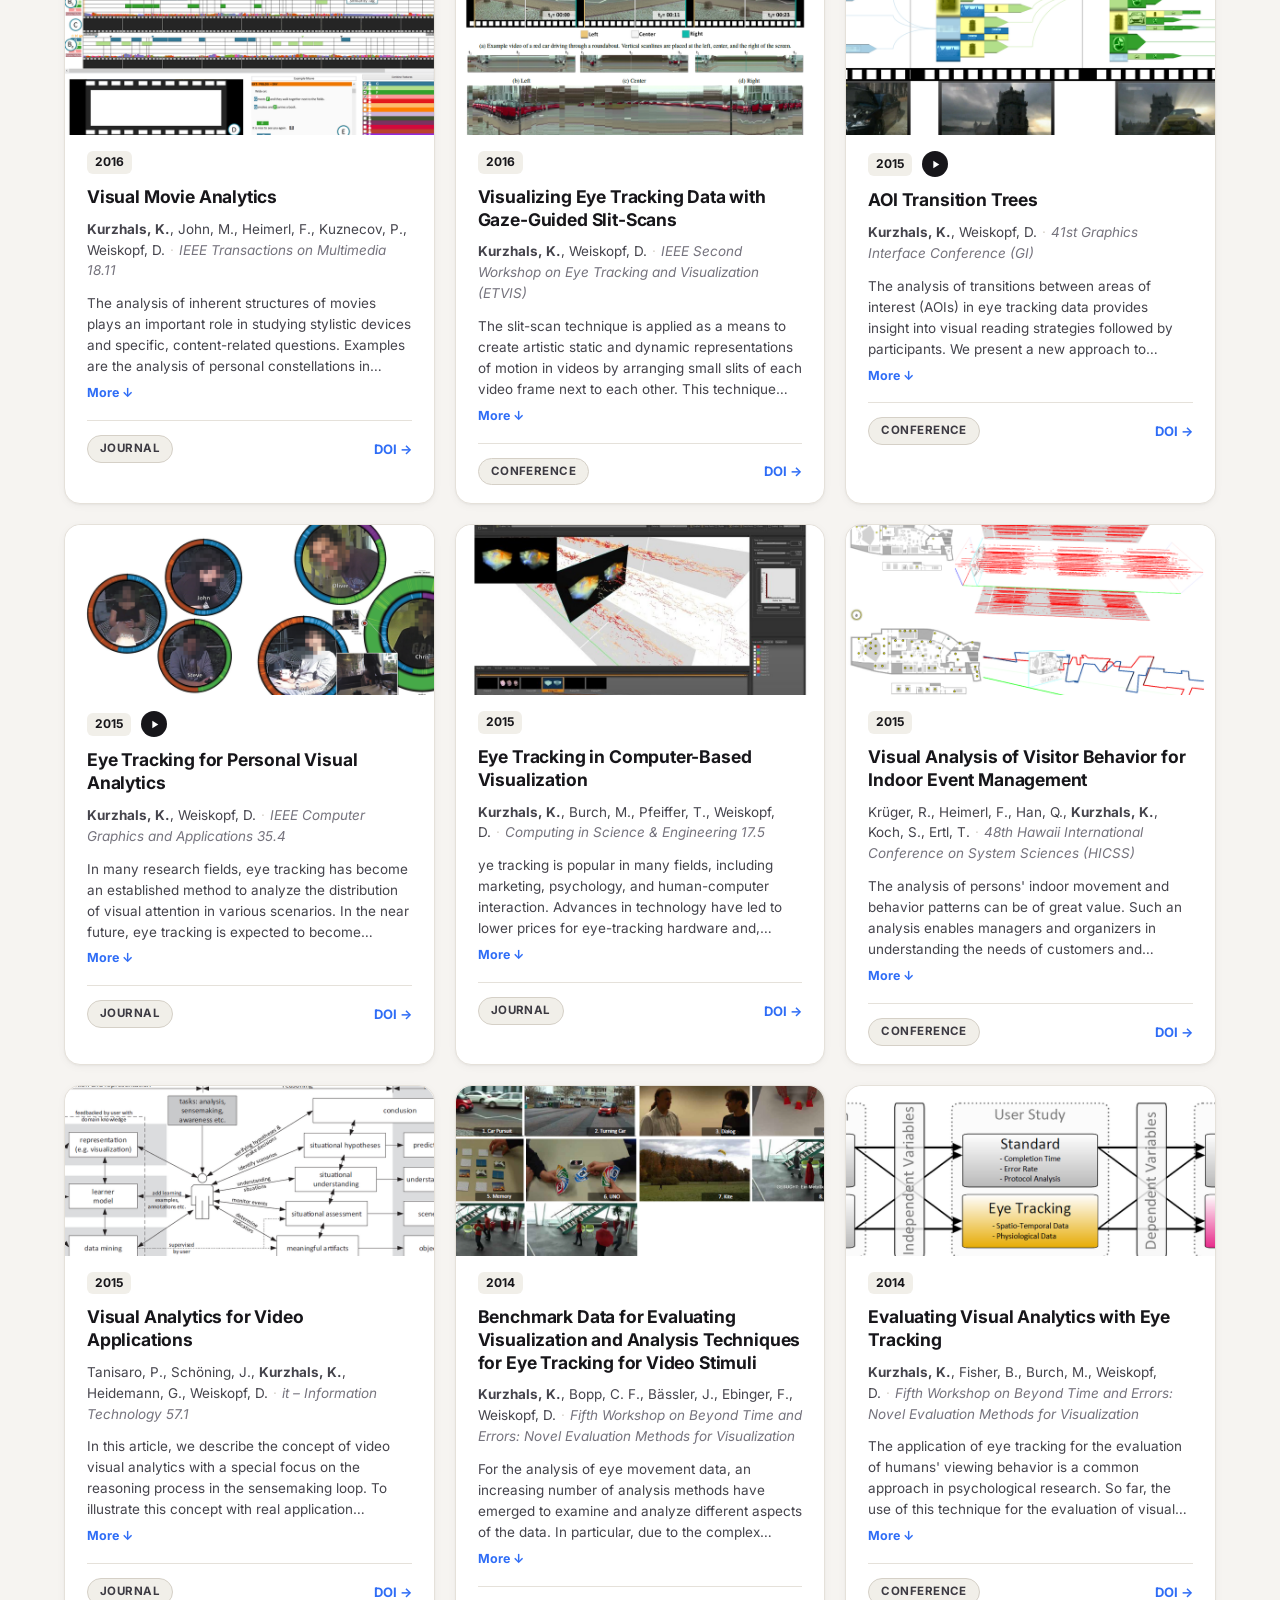
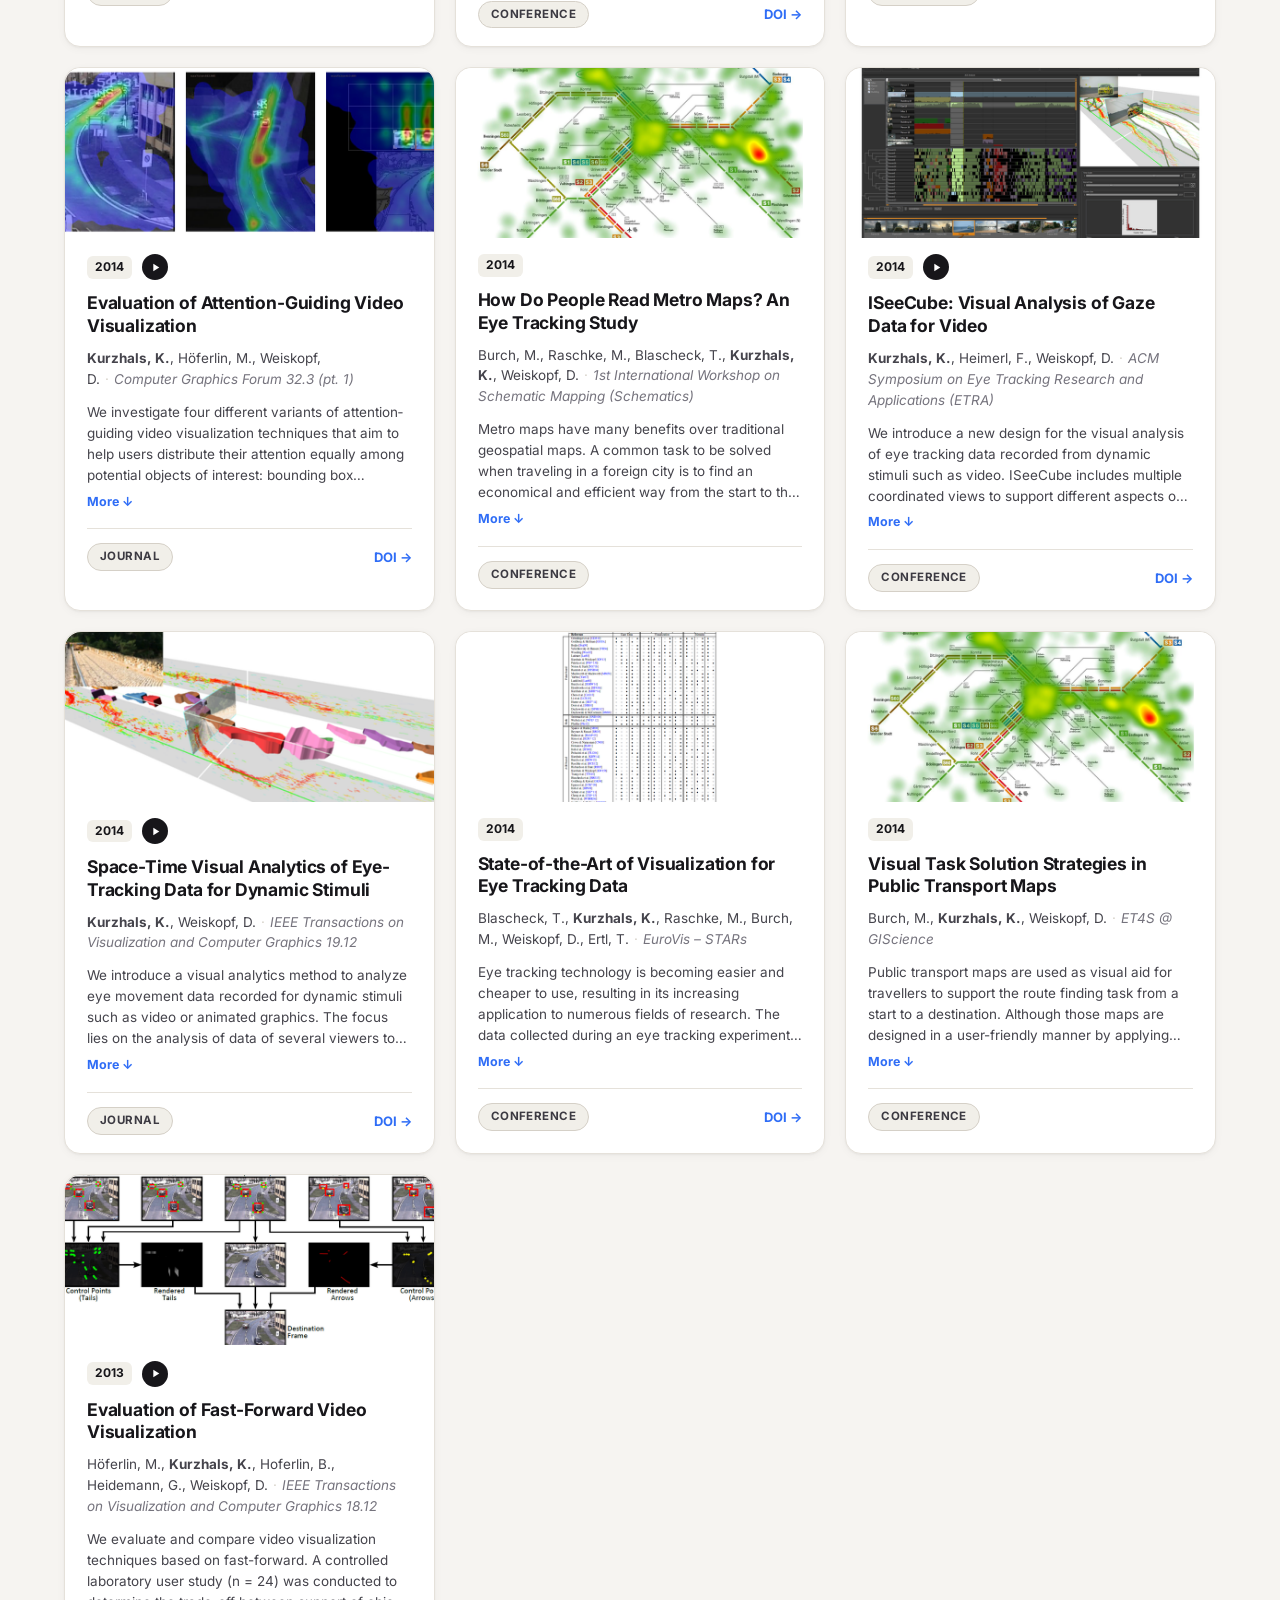
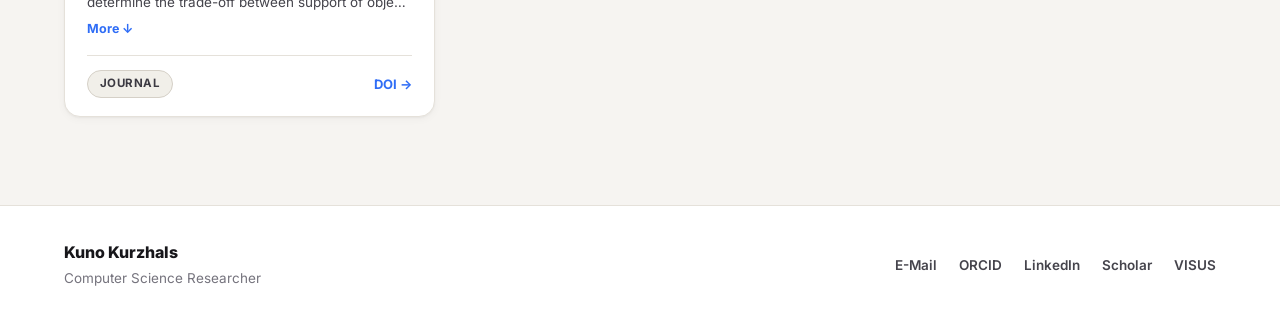
==== commit b87b46dc: "Replace institution/department hero text with 'Computer Science Researcher' - Removed the 'Visualisi" ====
--- a/index.html
+++ b/index.html
@@ -4,7 +4,7 @@
   <meta charset="UTF-8" />
   <meta name="viewport" content="width=device-width, initial-scale=1.0" />
   <title>Kuno Kurzhals — Publications</title>
-  <meta name="description" content="Academic profile and publications of Dr. Kuno Kurzhals, Junior Research Group Leader at the Visualisierungsinstitut, University of Stuttgart." />
+  <meta name="description" content="Academic profile and publications of Dr. Kuno Kurzhals, Computer Science Researcher." />
   <link rel="preconnect" href="https://fonts.googleapis.com" />
   <link rel="preconnect" href="https://fonts.gstatic.com" crossorigin />
   <link href="https://fonts.googleapis.com/css2?family=Inter:wght@400;500;600;700;800&display=swap" rel="stylesheet" />
@@ -31,9 +31,8 @@
     <section class="hero" id="about">
       <div class="wrap hero-inner">
         <div class="hero-text">
-          <p class="eyebrow">Visualisierungsinstitut · University of Stuttgart</p>
           <h1>Kuno Kurzhals <span class="title">, Ph.D.</span></h1>
-          <p class="role">Junior Research Group Leader — Department of Visualization</p>
+          <p class="role">Computer Science Researcher</p>
           <p class="bio" id="bio">
             My research is focused on video visualization and evaluation methods. I conduct
             user studies on the evaluation of visualization and video visualization techniques,
@@ -111,7 +110,7 @@
     <div class="wrap footer-inner">
       <div>
         <p class="footer-name">Kuno Kurzhals</p>
-        <p class="footer-sub">Junior Research Group Leader · Visualisierungsinstitut, University of Stuttgart</p>
+        <p class="footer-sub">Computer Science Researcher</p>
       </div>
       <ul class="footer-links">
         <li><a href="mailto:kuno.kurzhals@visus.uni-stuttgart.de">E-Mail</a></li>
--- a/css/style.css
+++ b/css/style.css
@@ -93,15 +93,6 @@
   align-items: start;
 }
 
-.eyebrow {
-  margin: 0 0 14px;
-  font-size: 12px;
-  font-weight: 700;
-  letter-spacing: 0.14em;
-  text-transform: uppercase;
-  color: var(--accent);
-}
-
 .hero h1 {
   margin: 0 0 6px;
   font-size: clamp(38px, 5.4vw, 58px);
@@ -119,7 +110,7 @@
   margin: 0 0 20px;
   font-size: 17px;
   font-weight: 600;
-  color: var(--ink-soft);
+  color: var(--accent);
 }
 
 .bio {
@@ -437,8 +428,8 @@
   display: inline-flex;
   align-items: center;
   justify-content: center;
-  width: 30px;
-  height: 30px;
+  width: 26px;
+  height: 26px;
   border-radius: 50%;
   background: var(--ink);
   color: #fff;
@@ -446,7 +437,7 @@
   transition: transform 0.15s ease, background 0.15s ease;
 }
 
-.card-video svg { width: 15px; height: 15px; fill: #fff; }
+.card-video svg { width: 13px; height: 13px; fill: #fff; }
 
 .card-video:hover {
   transform: scale(1.08);
@@ -527,15 +518,6 @@
 
 .card-link:hover { text-decoration: underline; }
 
-.card-foot .doi-only {
-  font-size: 12px;
-  color: var(--muted);
-  font-family: ui-monospace, "SF Mono", Menlo, monospace;
-  overflow: hidden;
-  text-overflow: ellipsis;
-  max-width: 55%;
-}
-
 /* empty state */
 
 .empty {
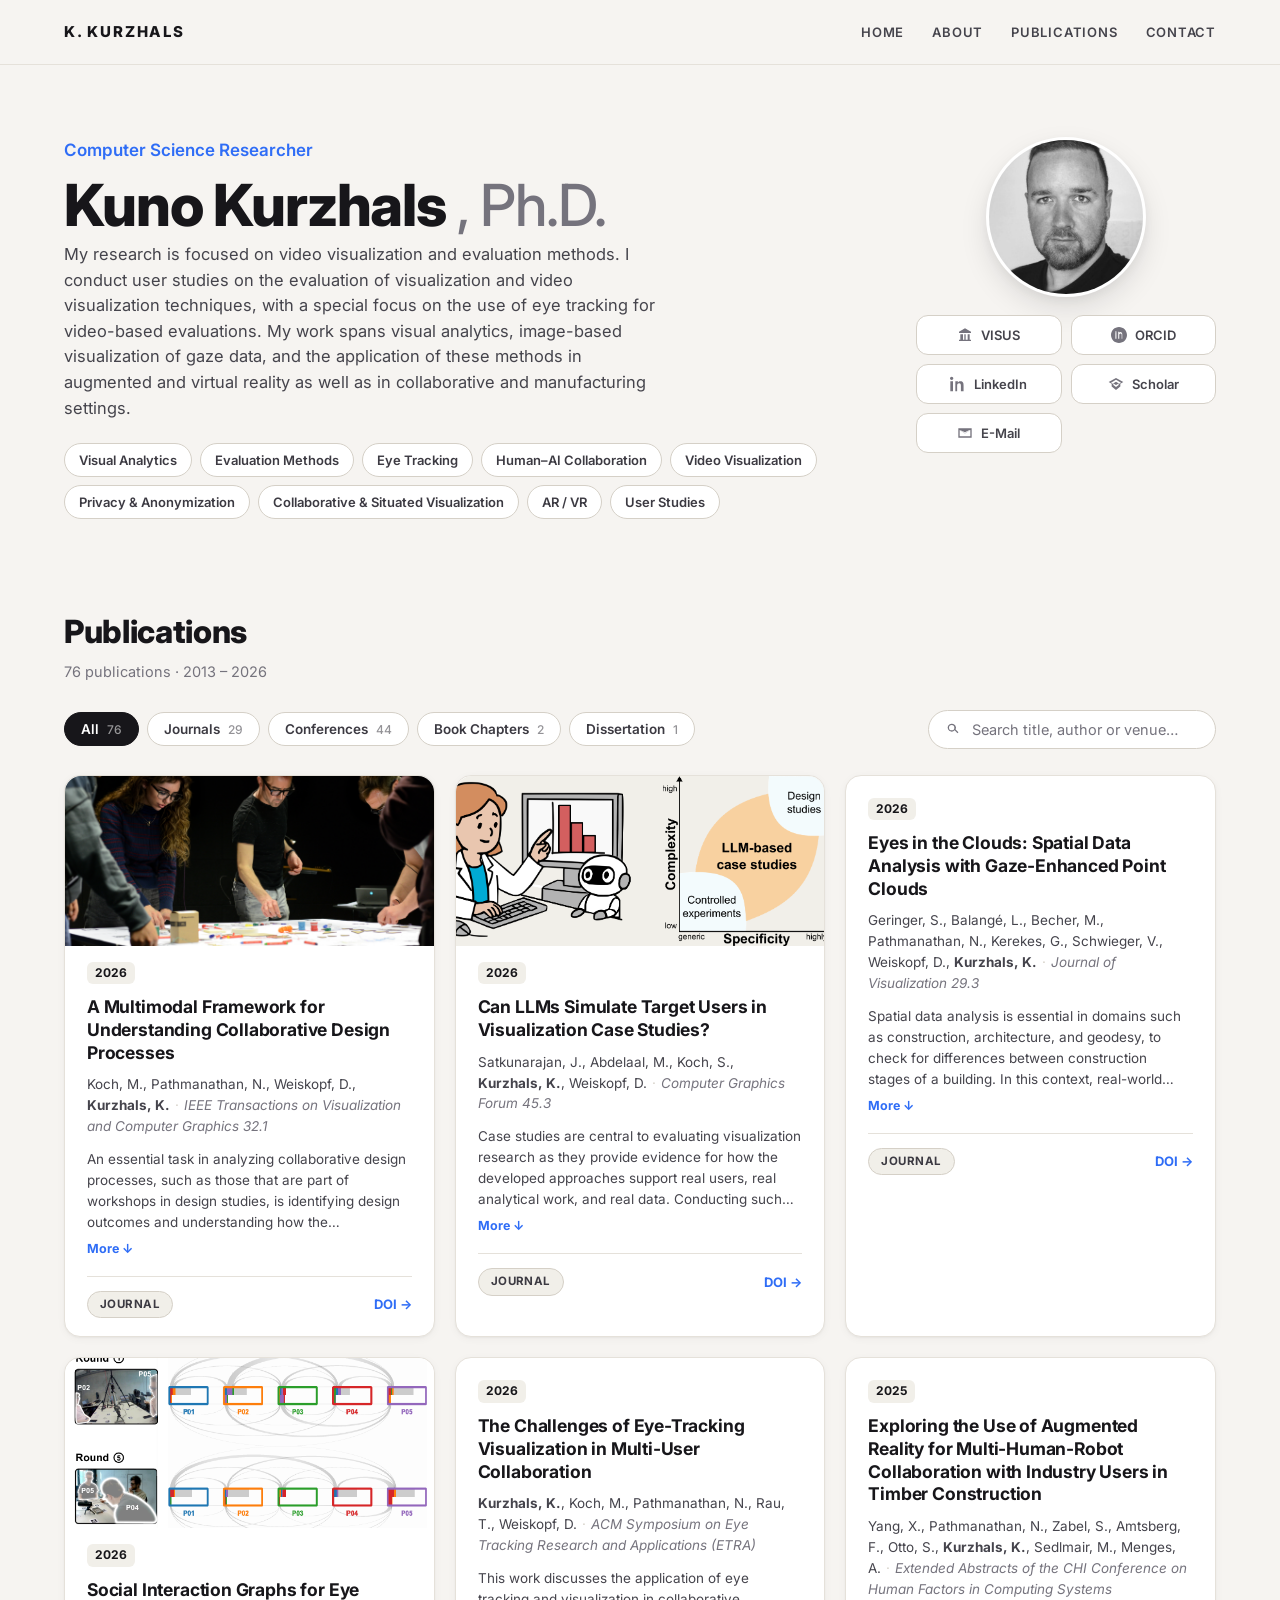
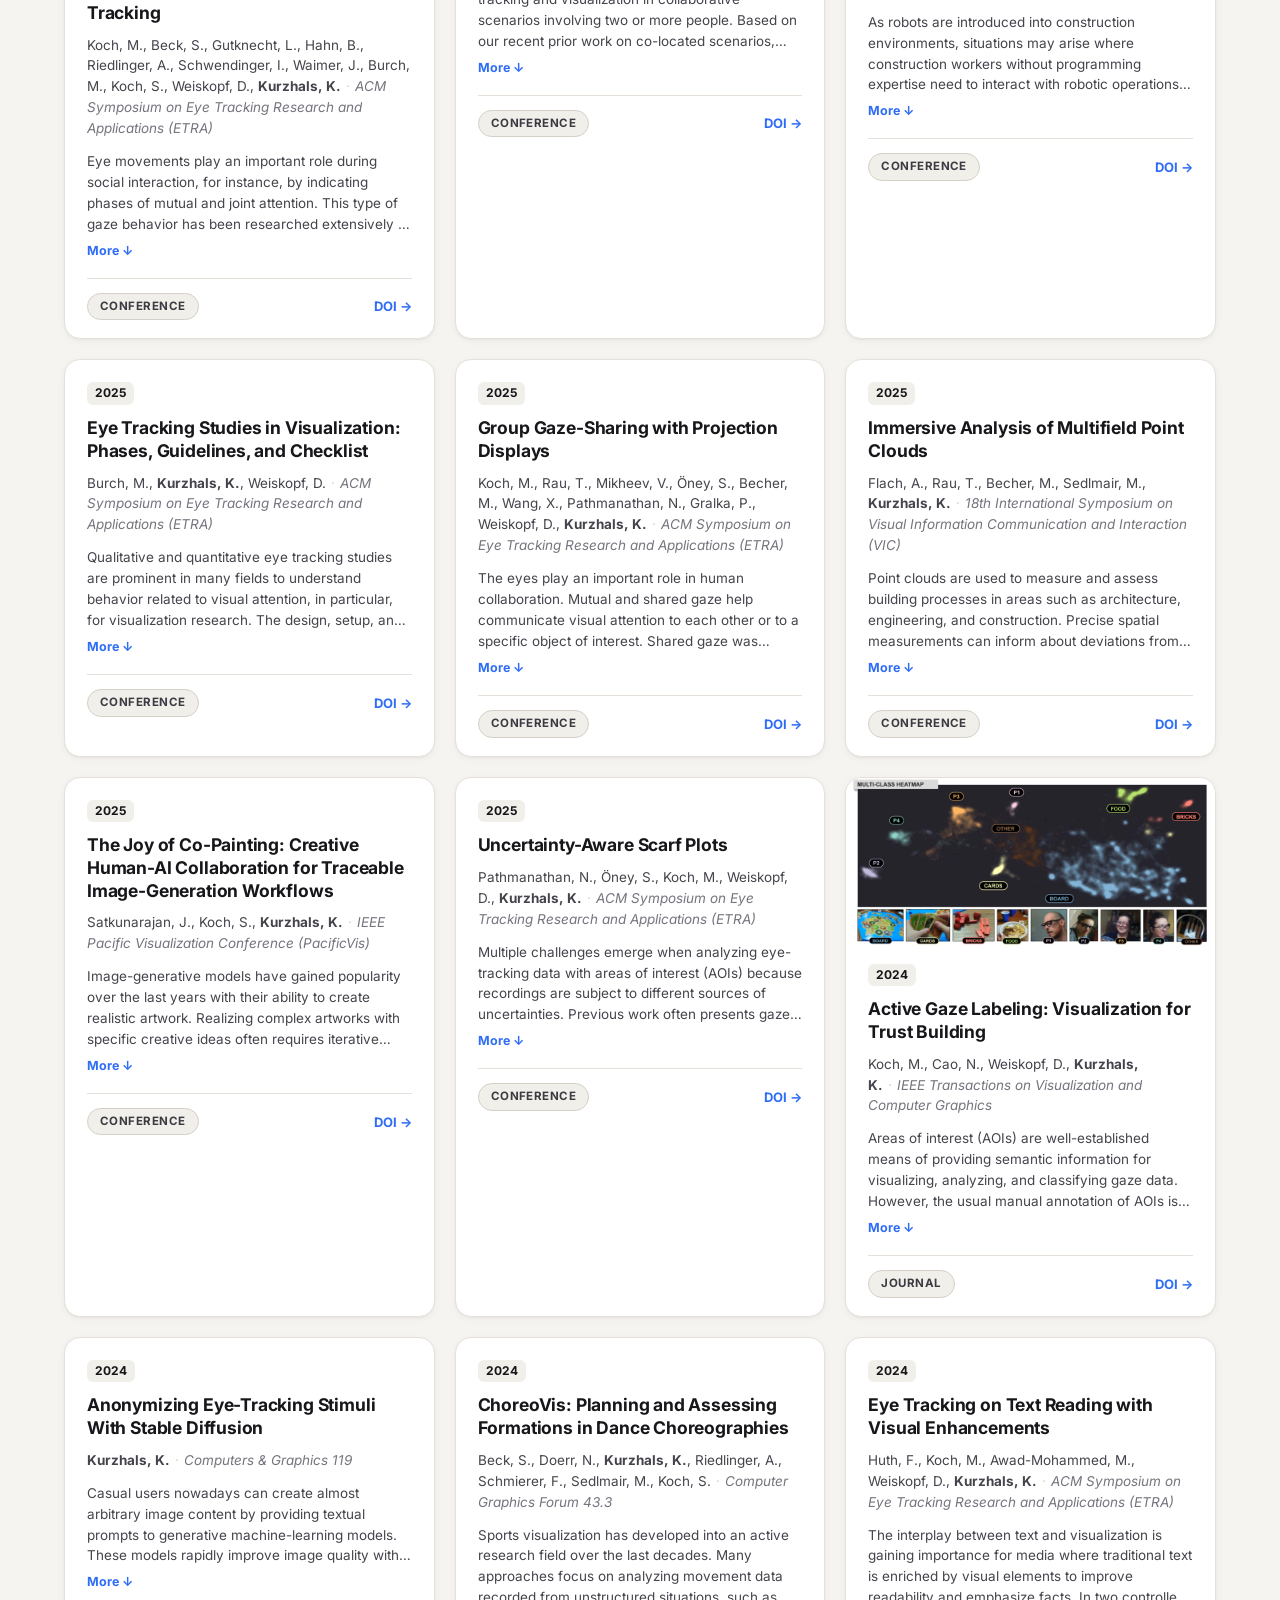
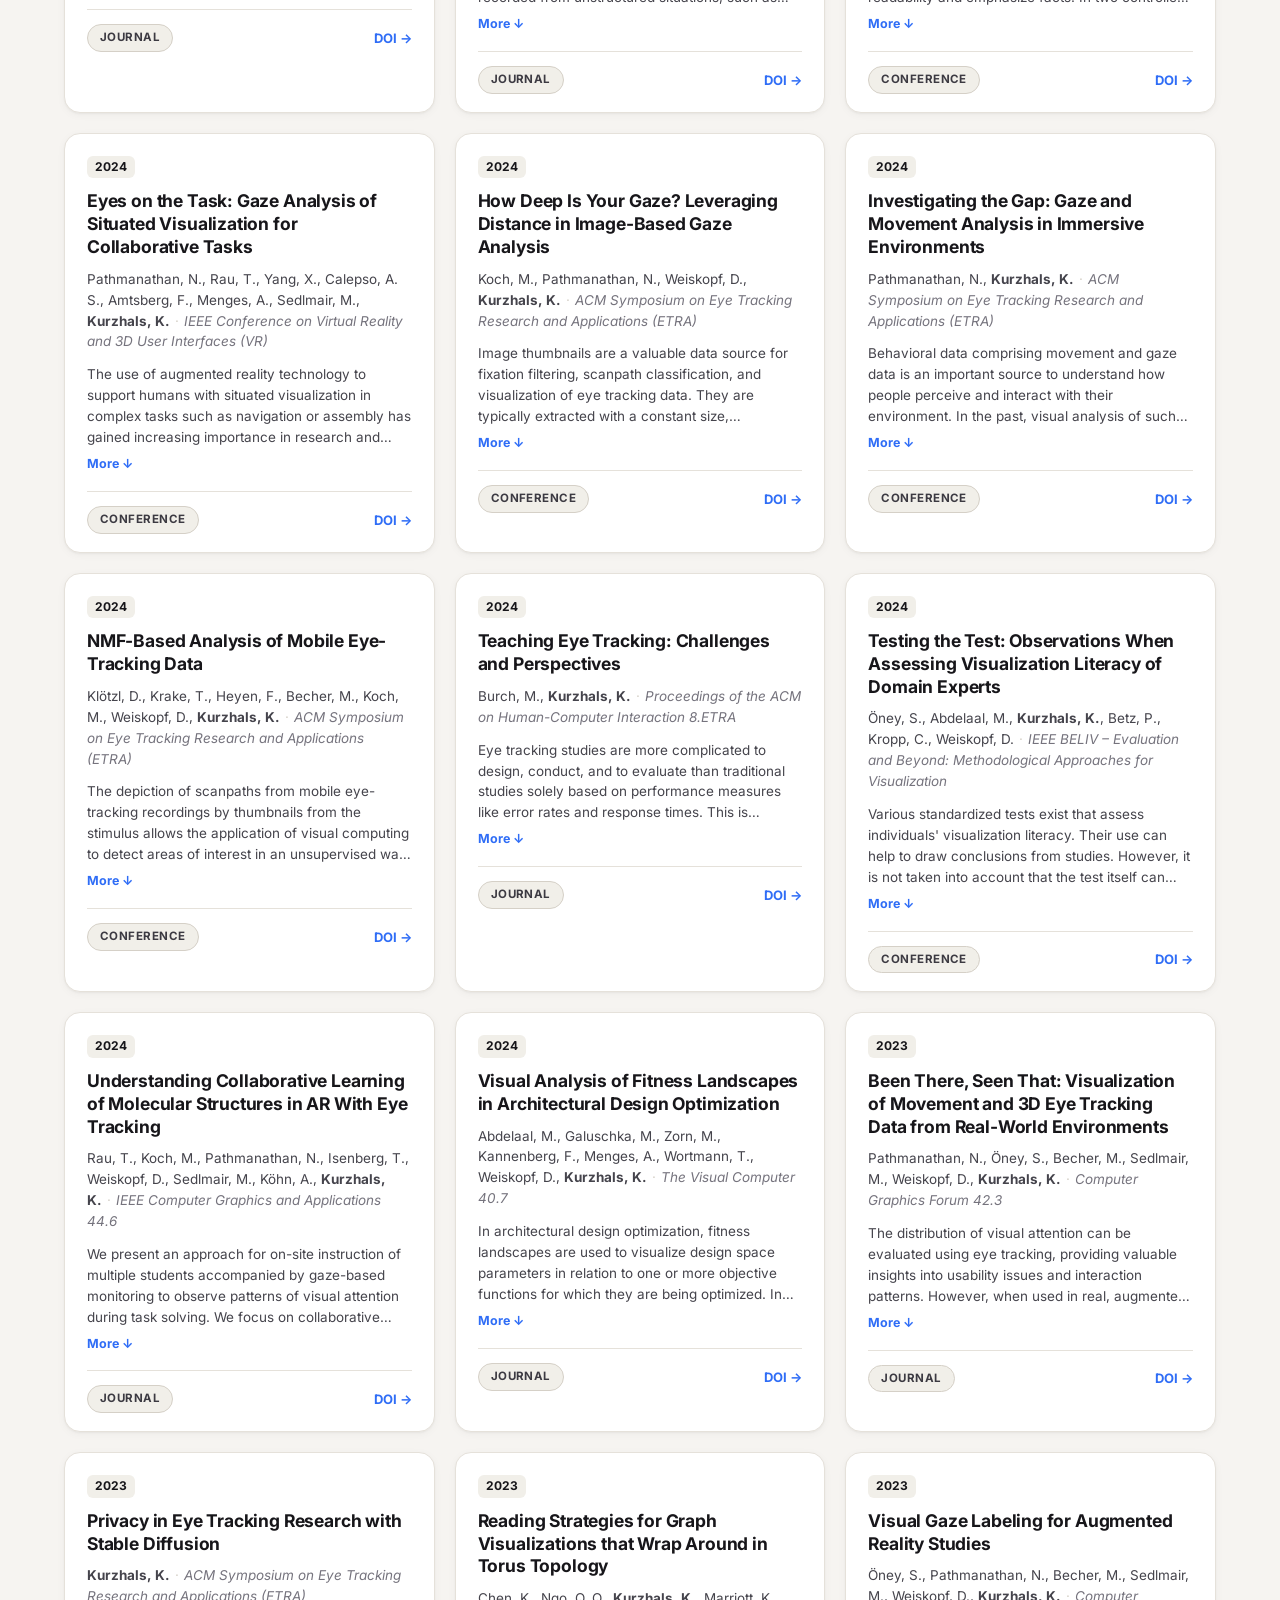
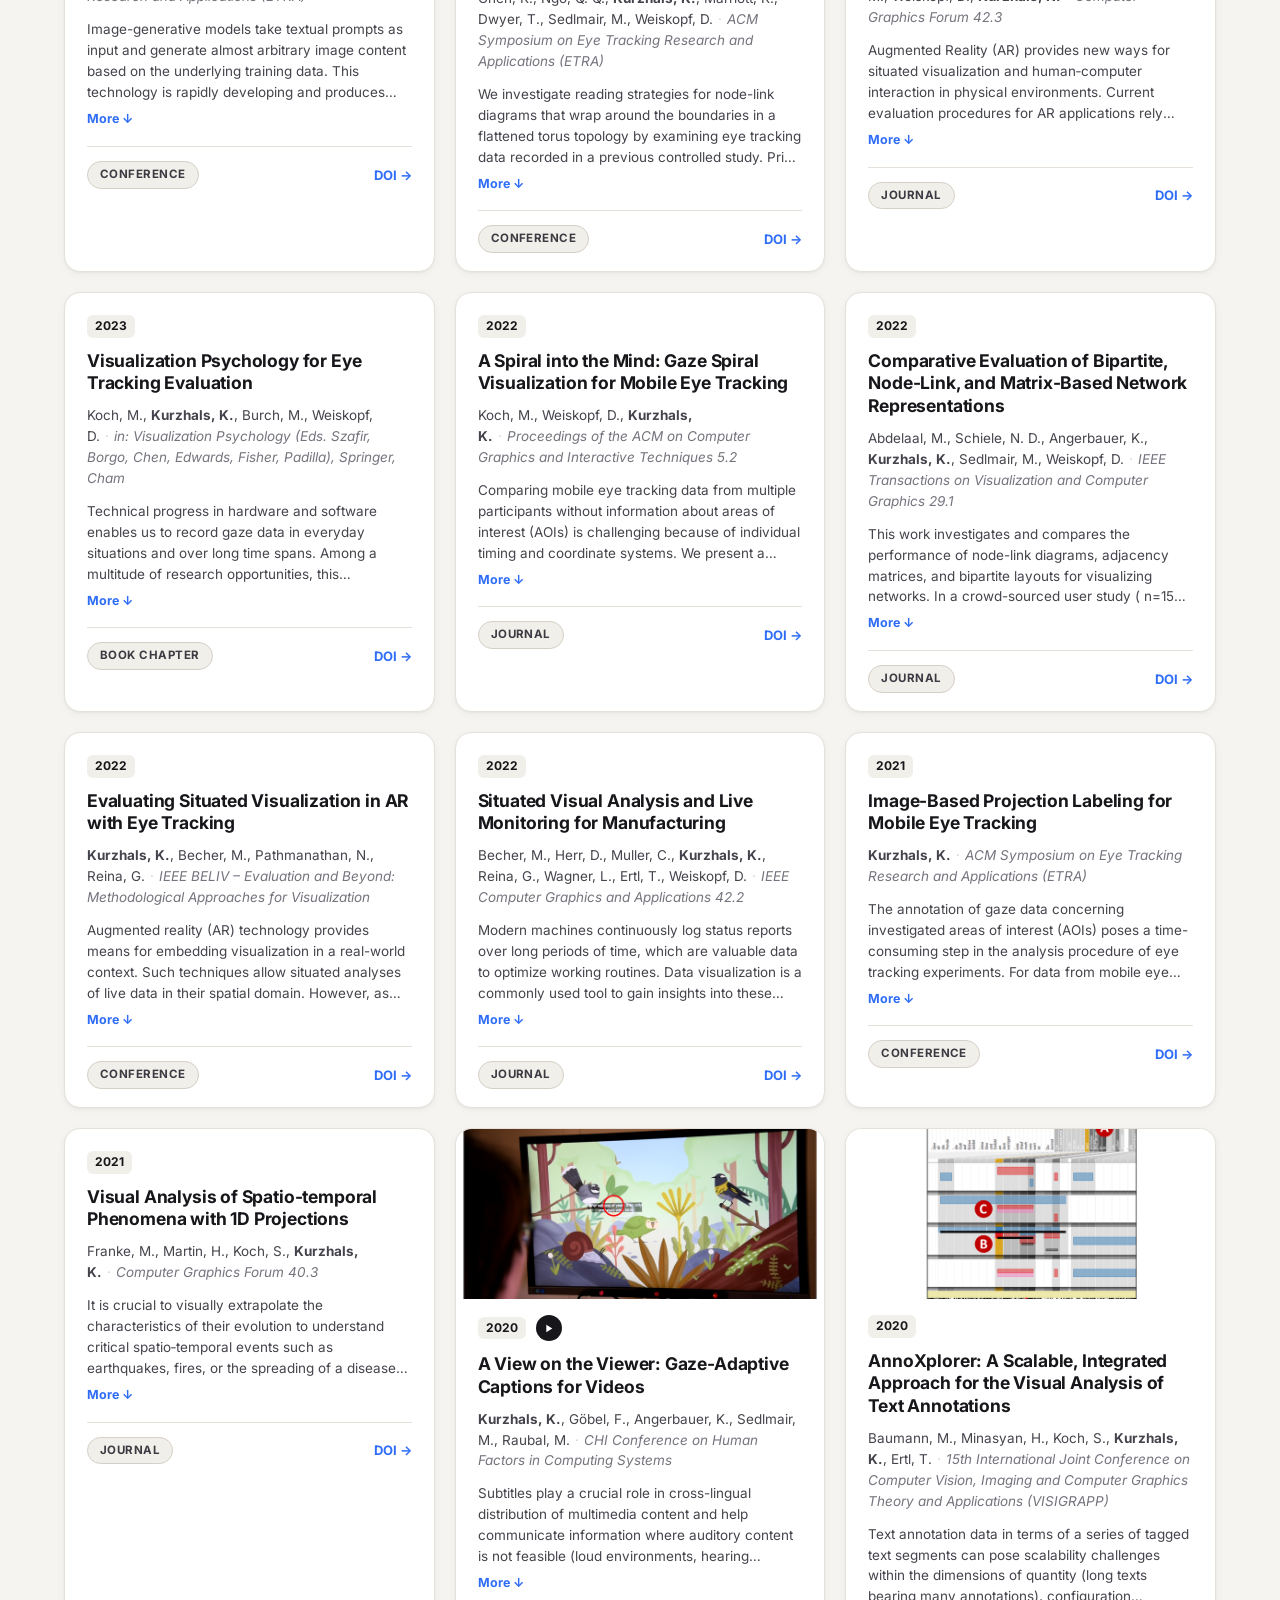
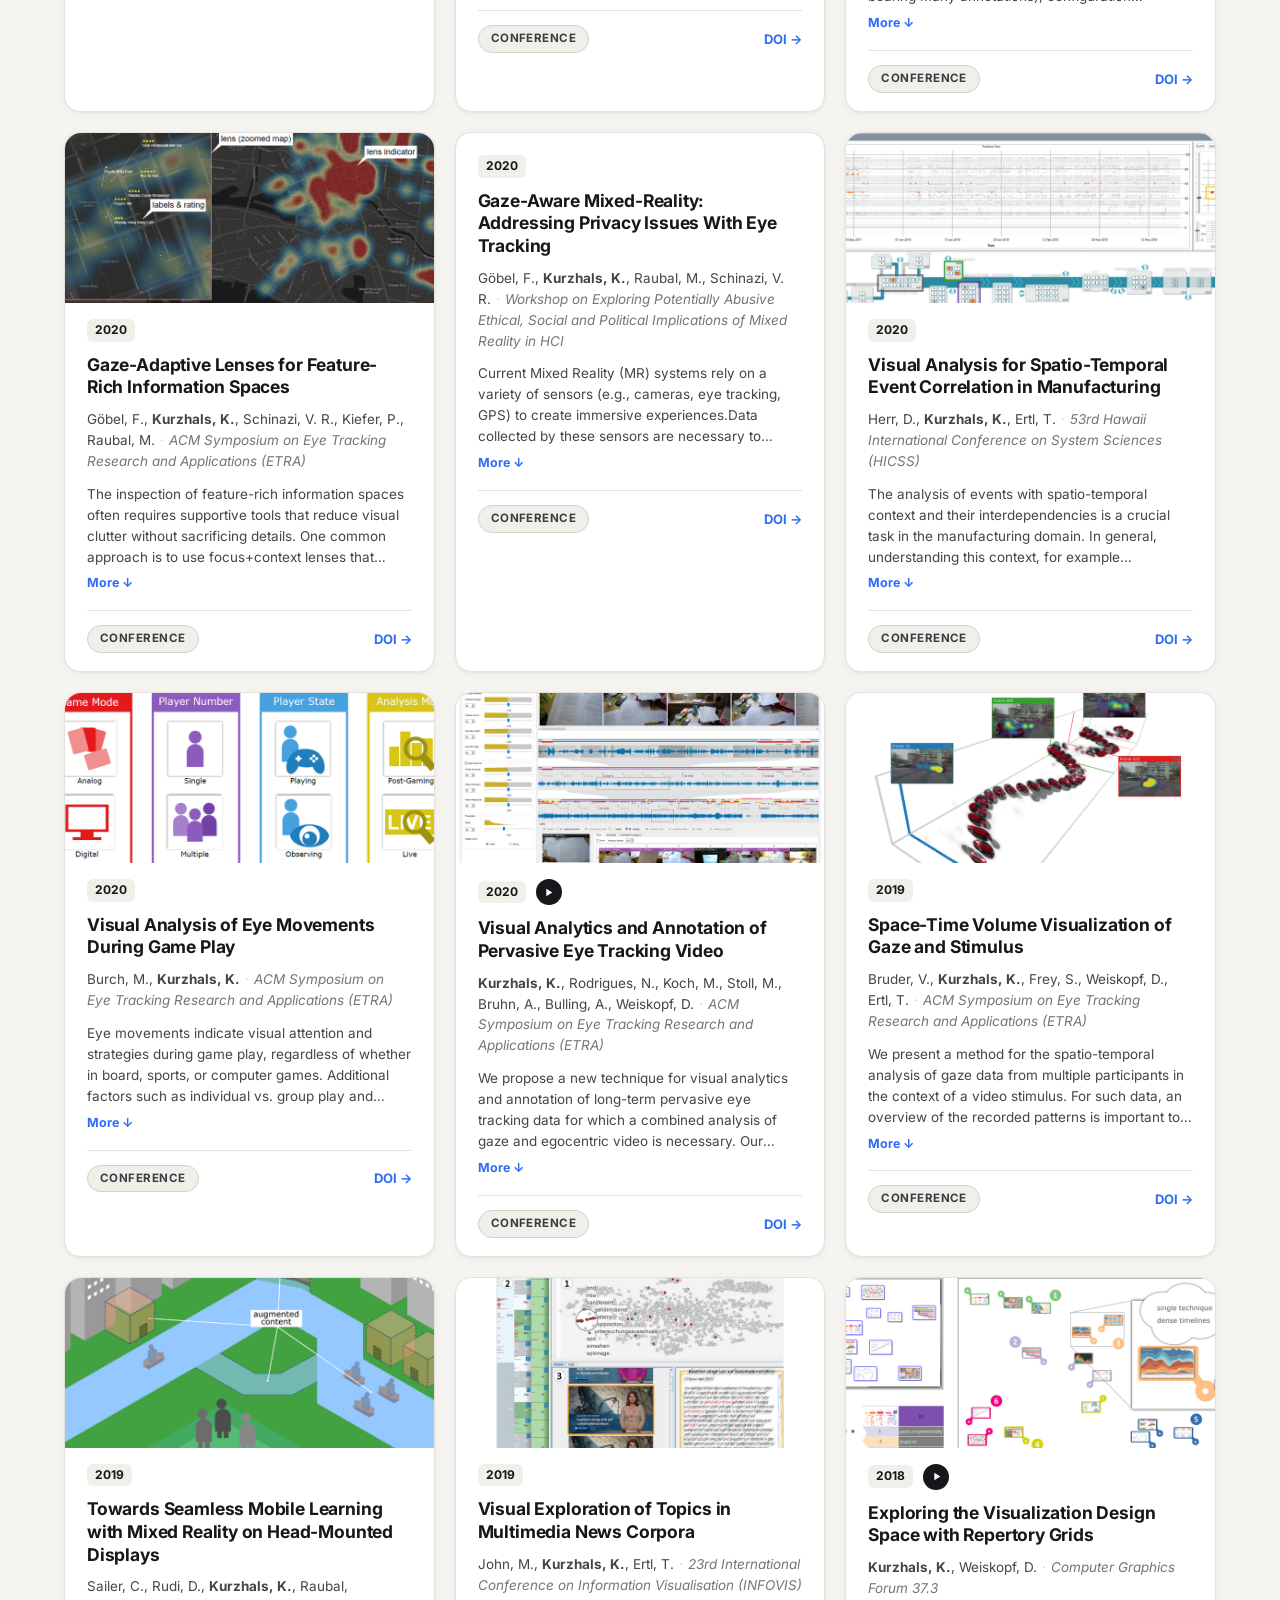
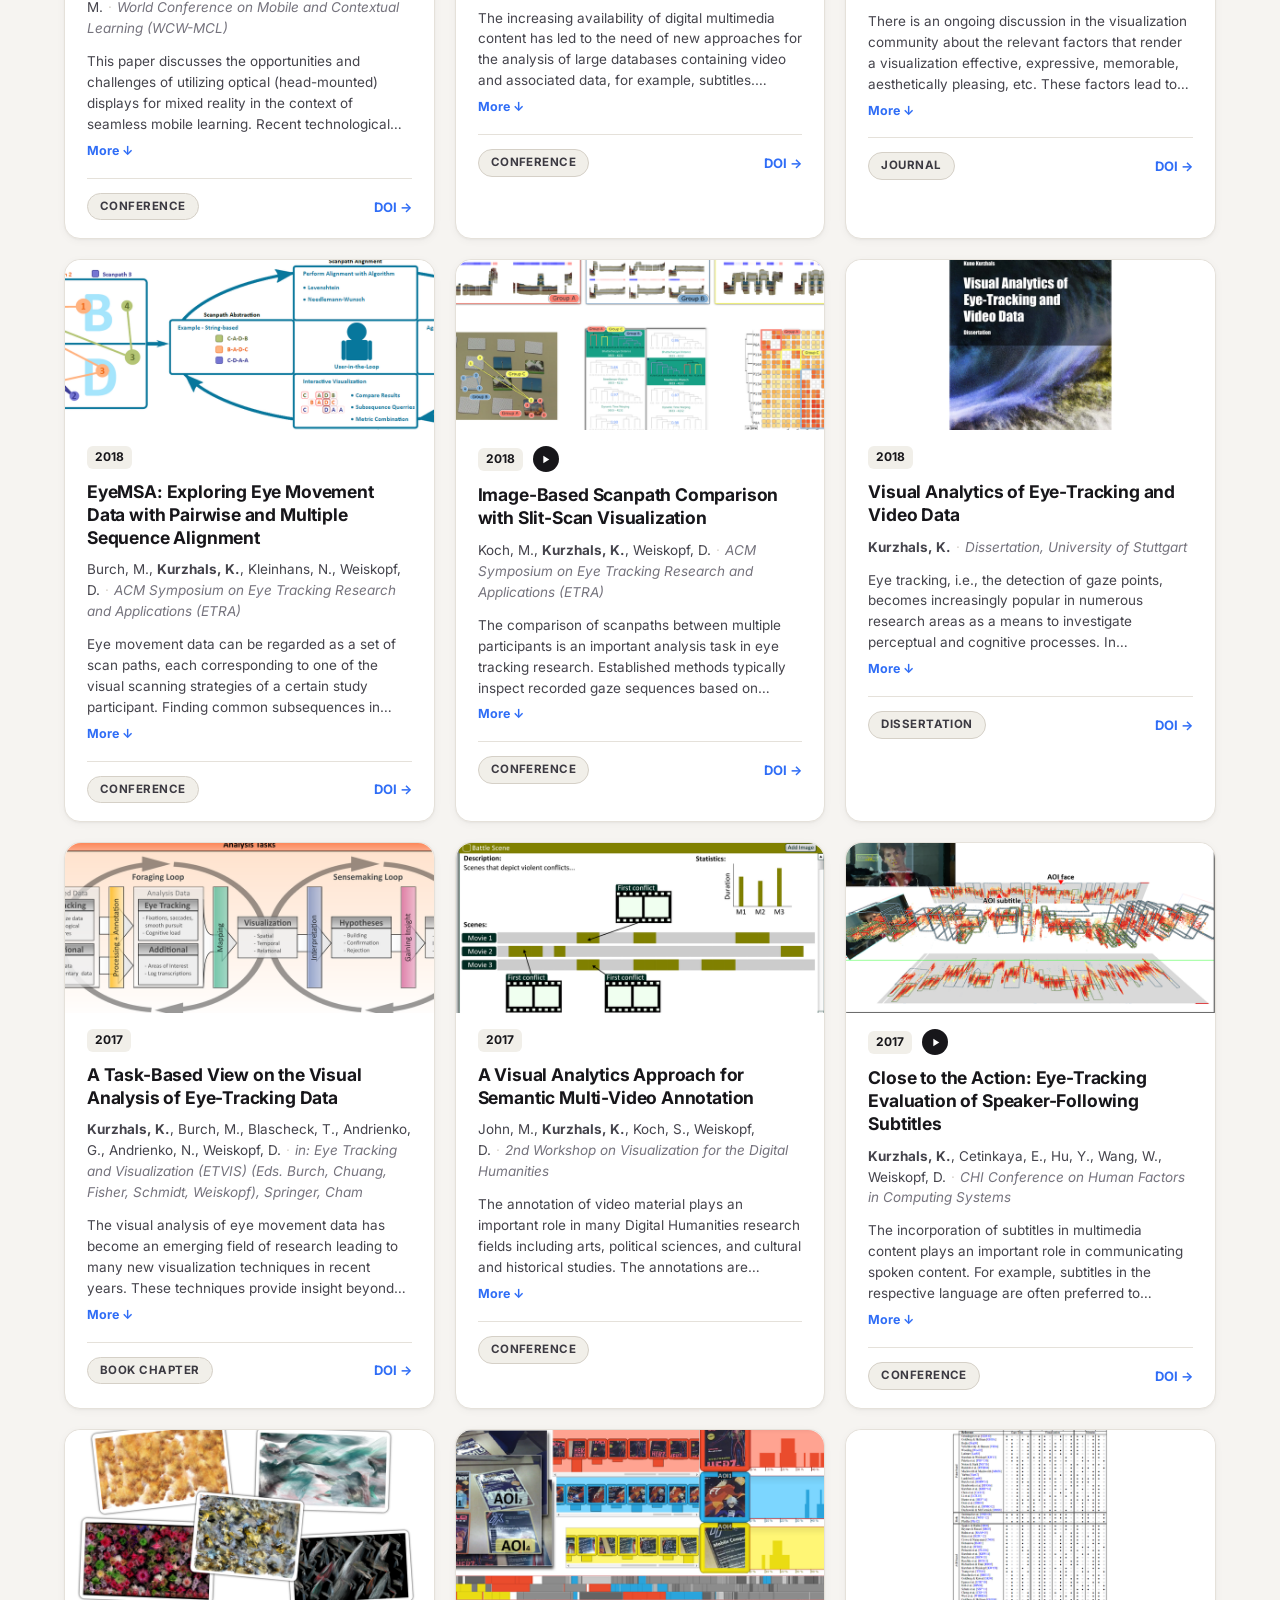
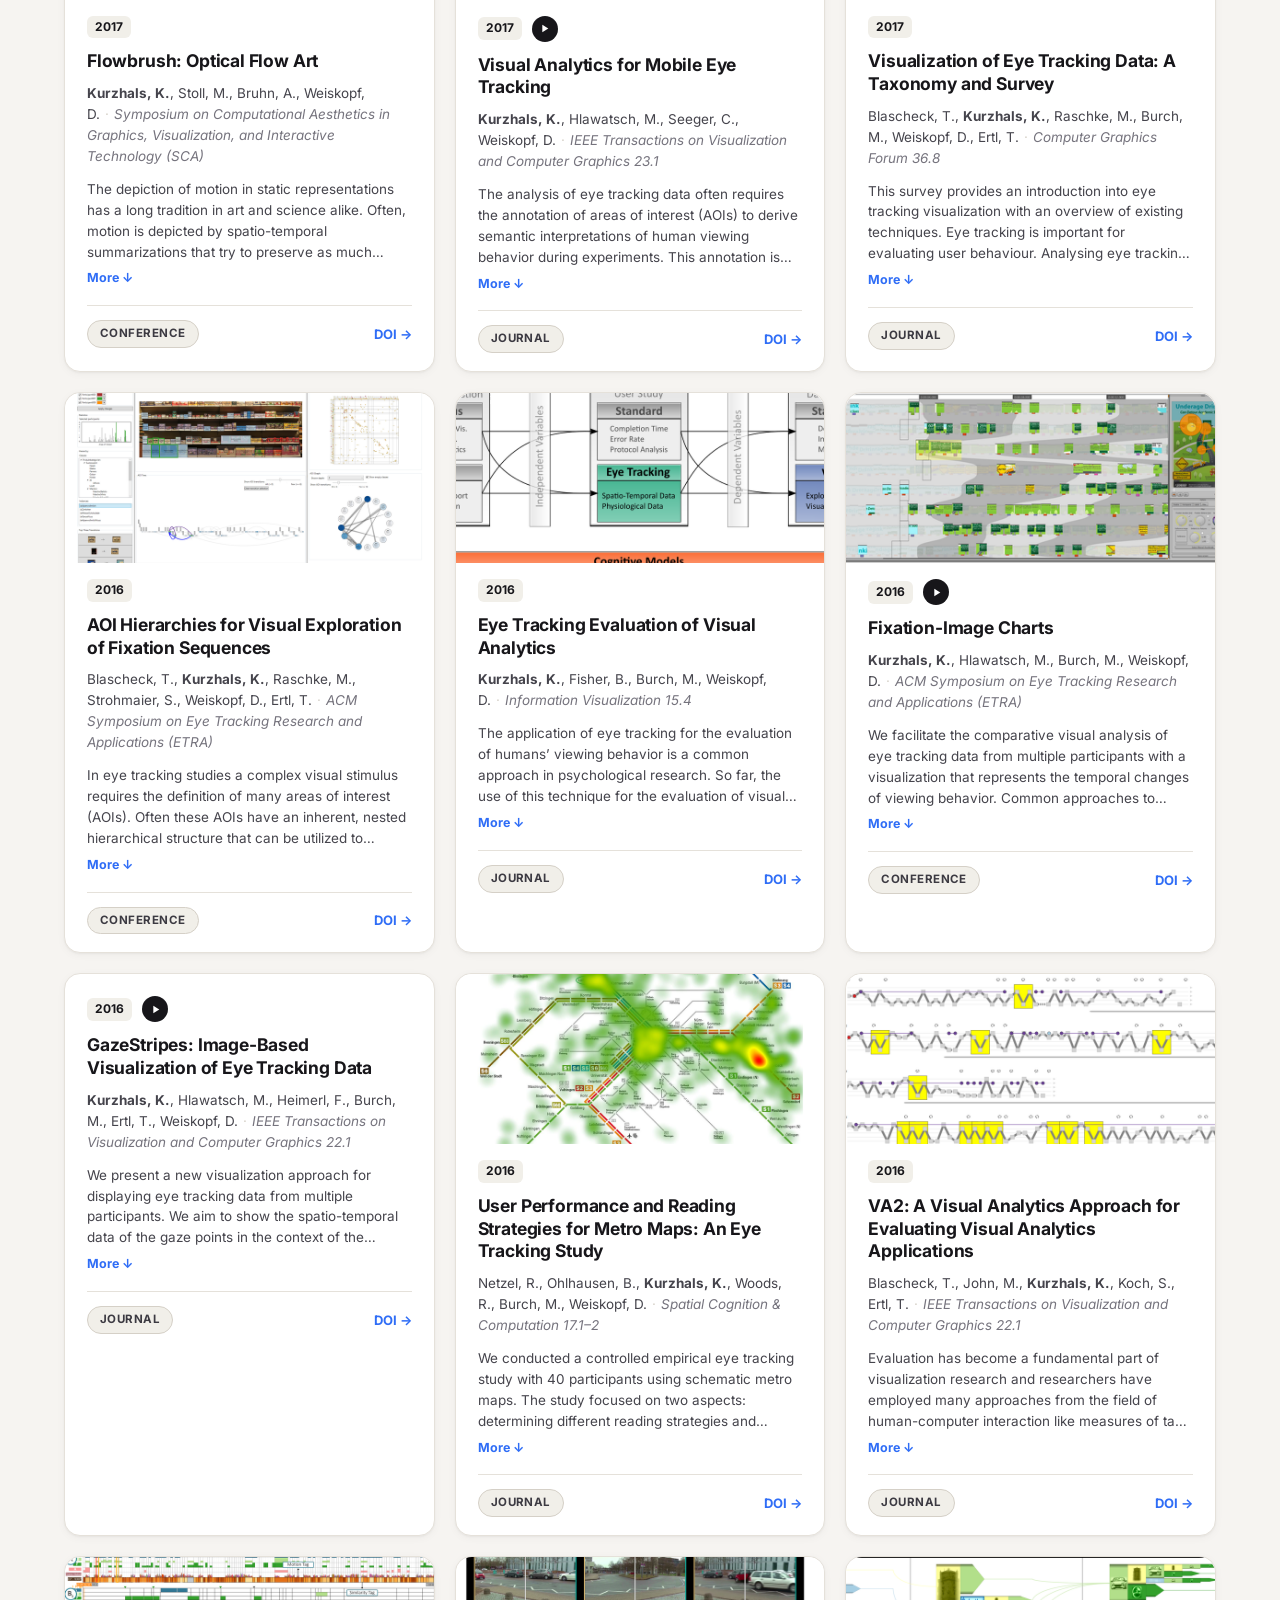
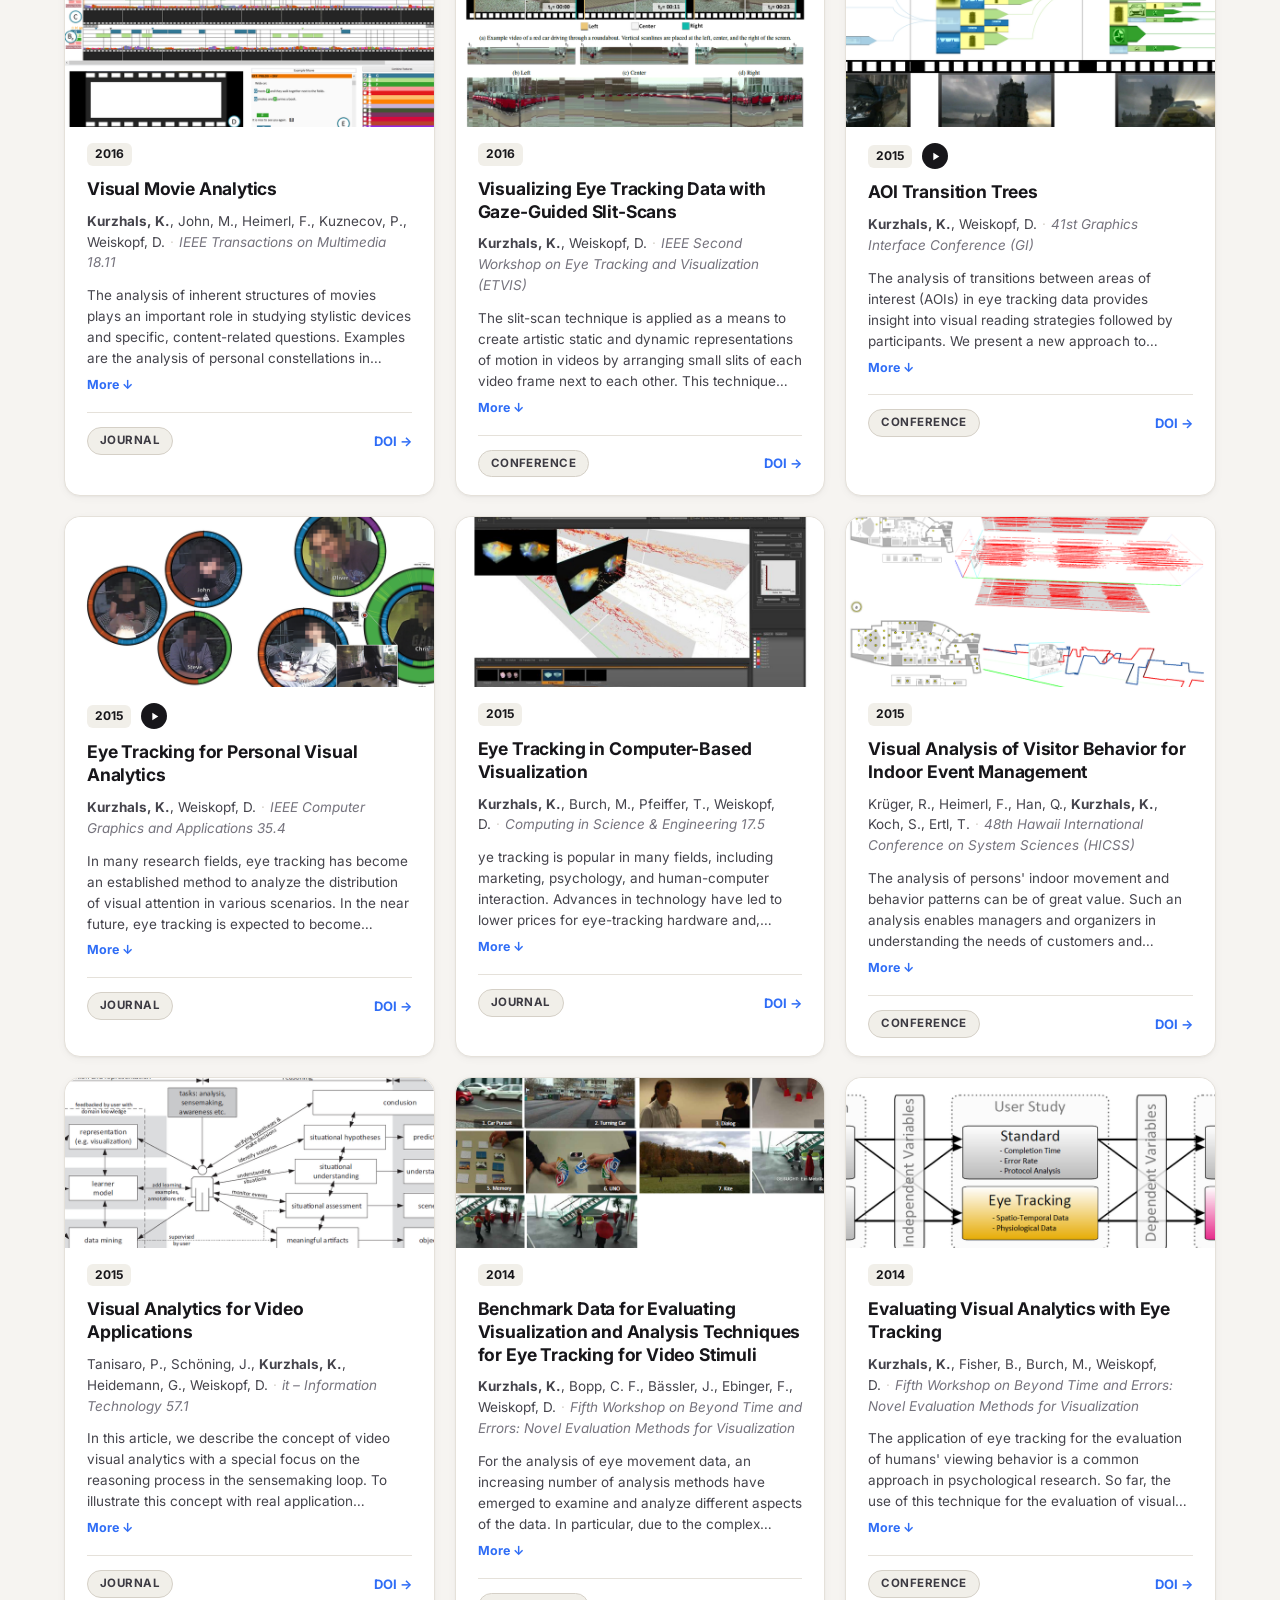
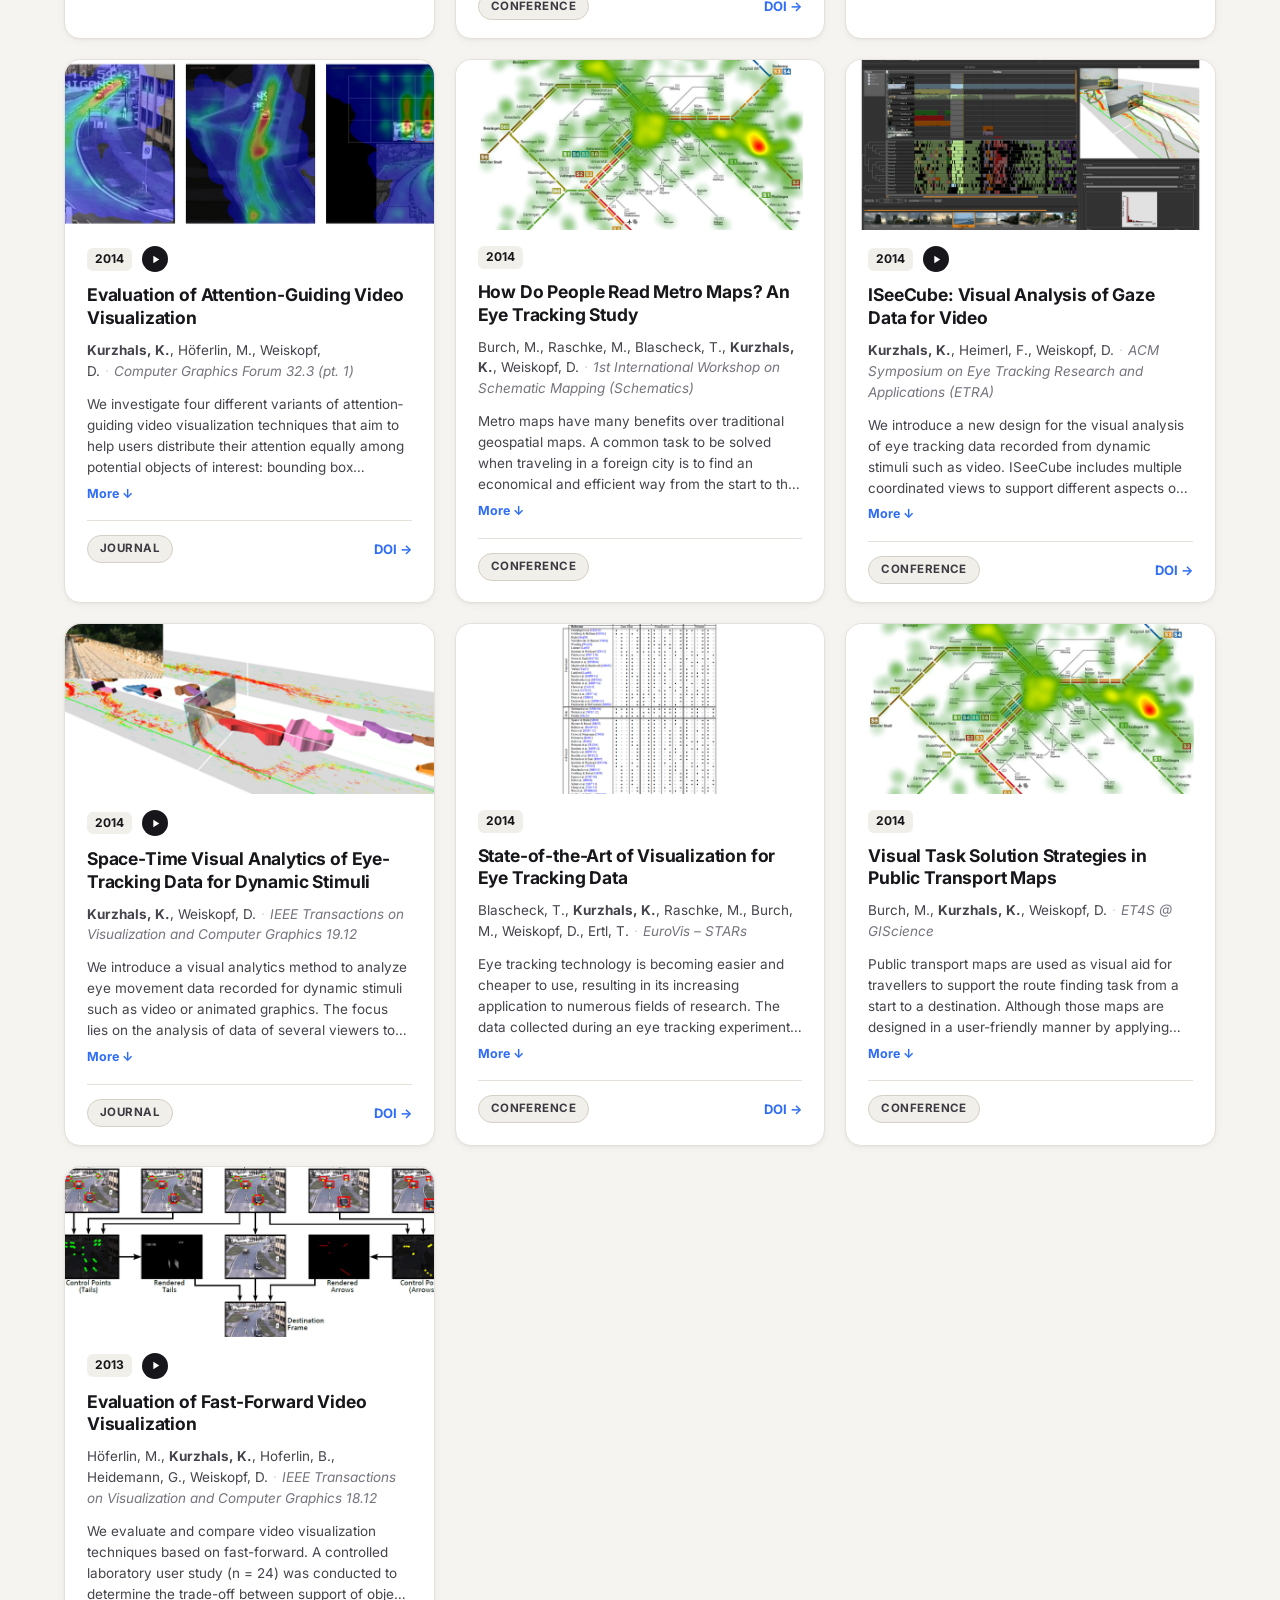
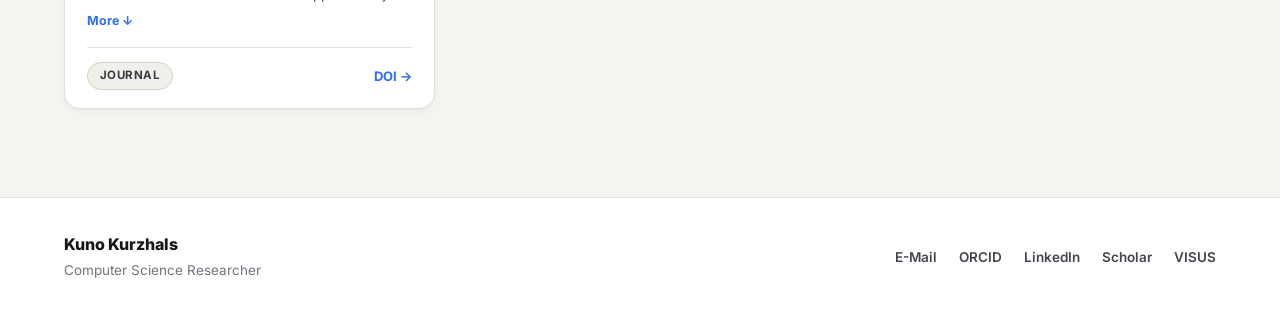
==== commit 5bfa7145: "Move 'Computer Science Researcher' above the name in the hero" ====
--- a/index.html
+++ b/index.html
@@ -31,8 +31,8 @@
     <section class="hero" id="about">
       <div class="wrap hero-inner">
         <div class="hero-text">
+          <p class="role">Computer Science Researcher</p>
           <h1>Kuno Kurzhals <span class="title">, Ph.D.</span></h1>
-          <p class="role">Computer Science Researcher</p>
           <p class="bio" id="bio">
             My research is focused on video visualization and evaluation methods. I conduct
             user studies on the evaluation of visualization and video visualization techniques,
--- a/css/style.css
+++ b/css/style.css
@@ -107,7 +107,7 @@
 }
 
 .role {
-  margin: 0 0 20px;
+  margin: 0 0 12px;
   font-size: 17px;
   font-weight: 600;
   color: var(--accent);
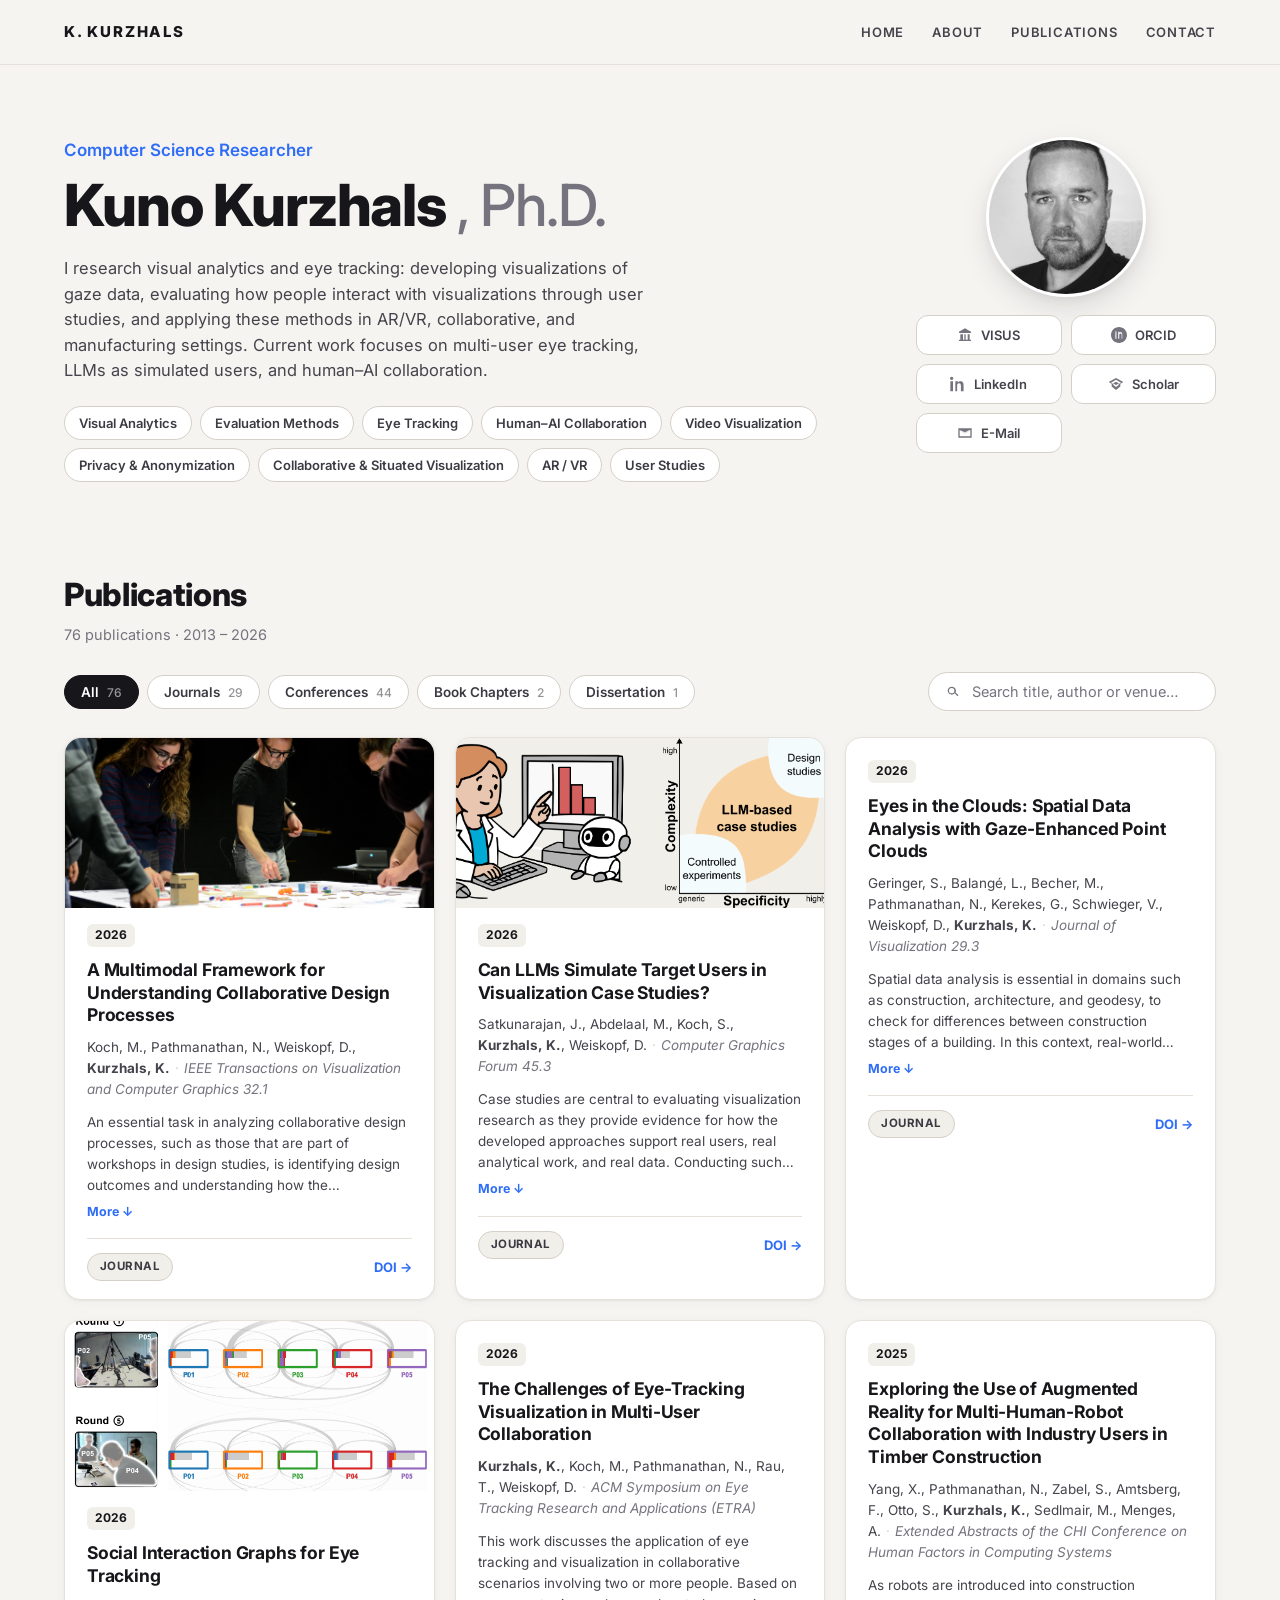
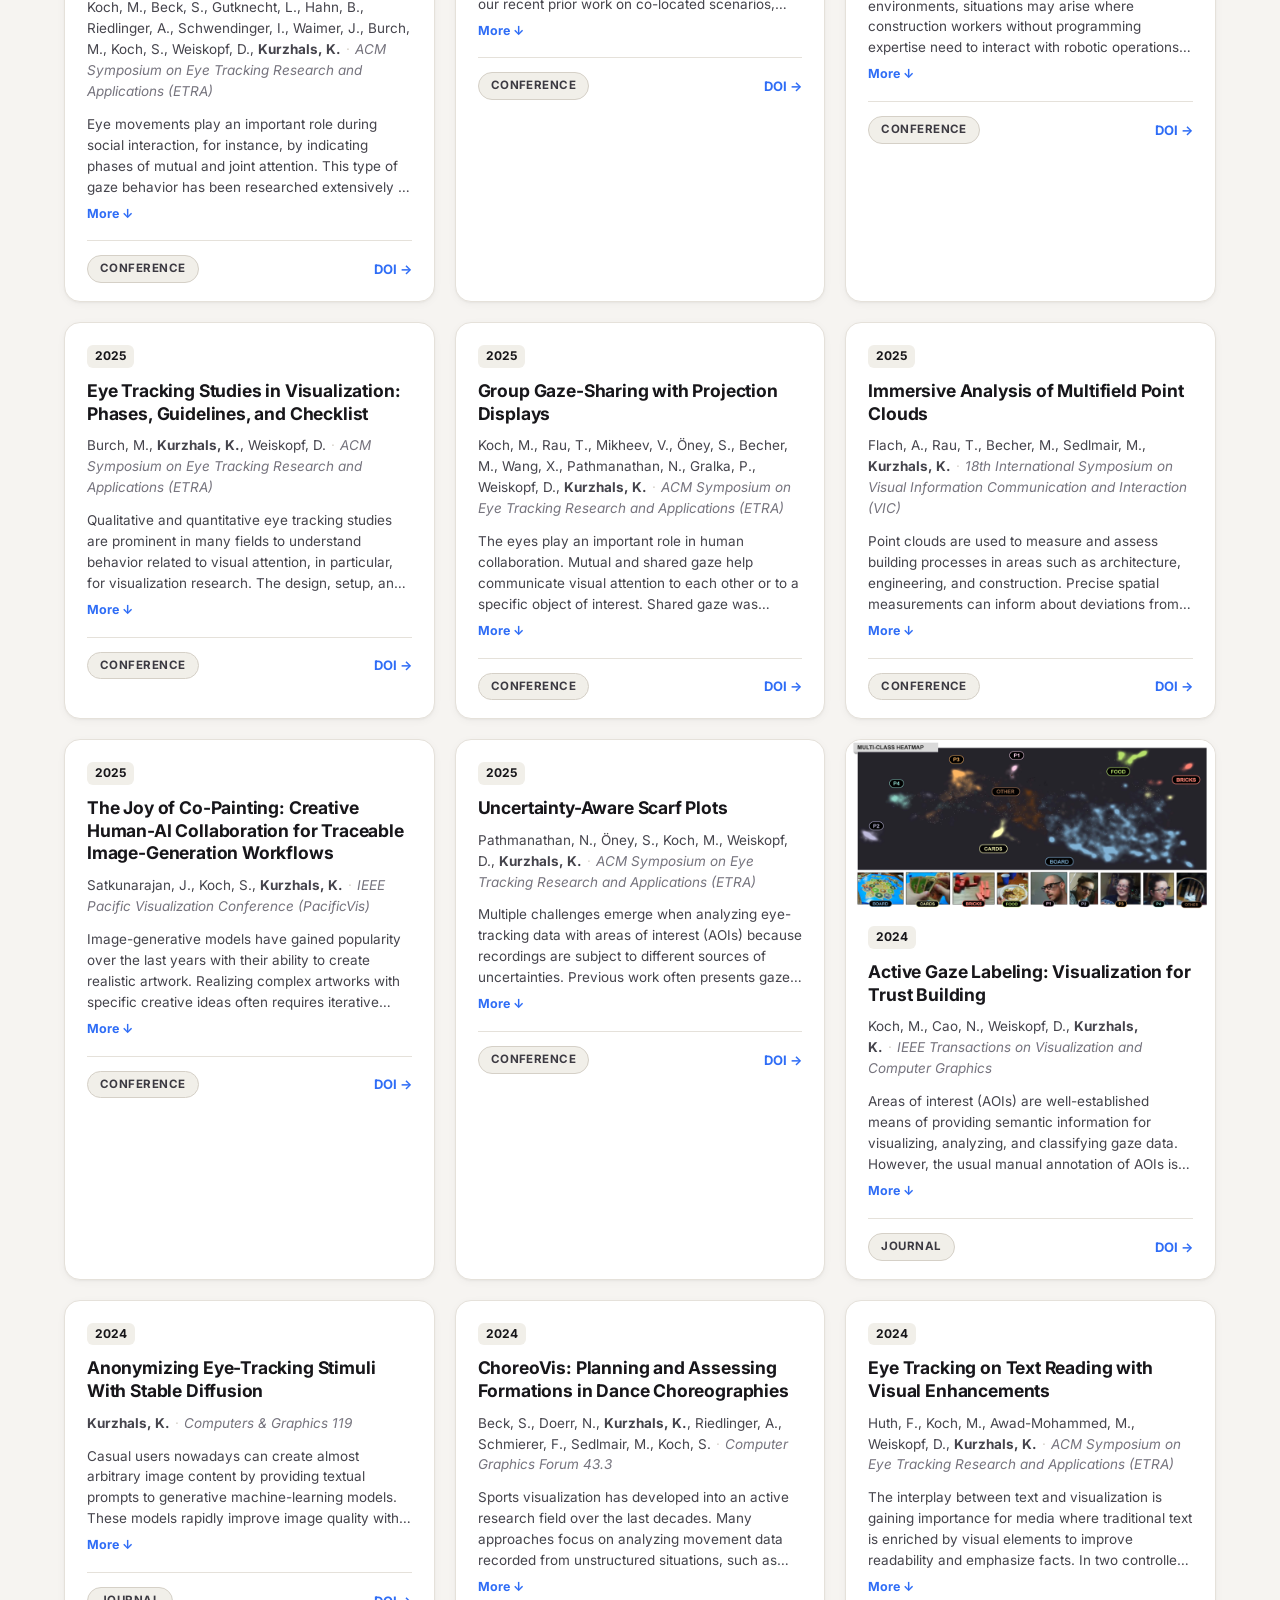
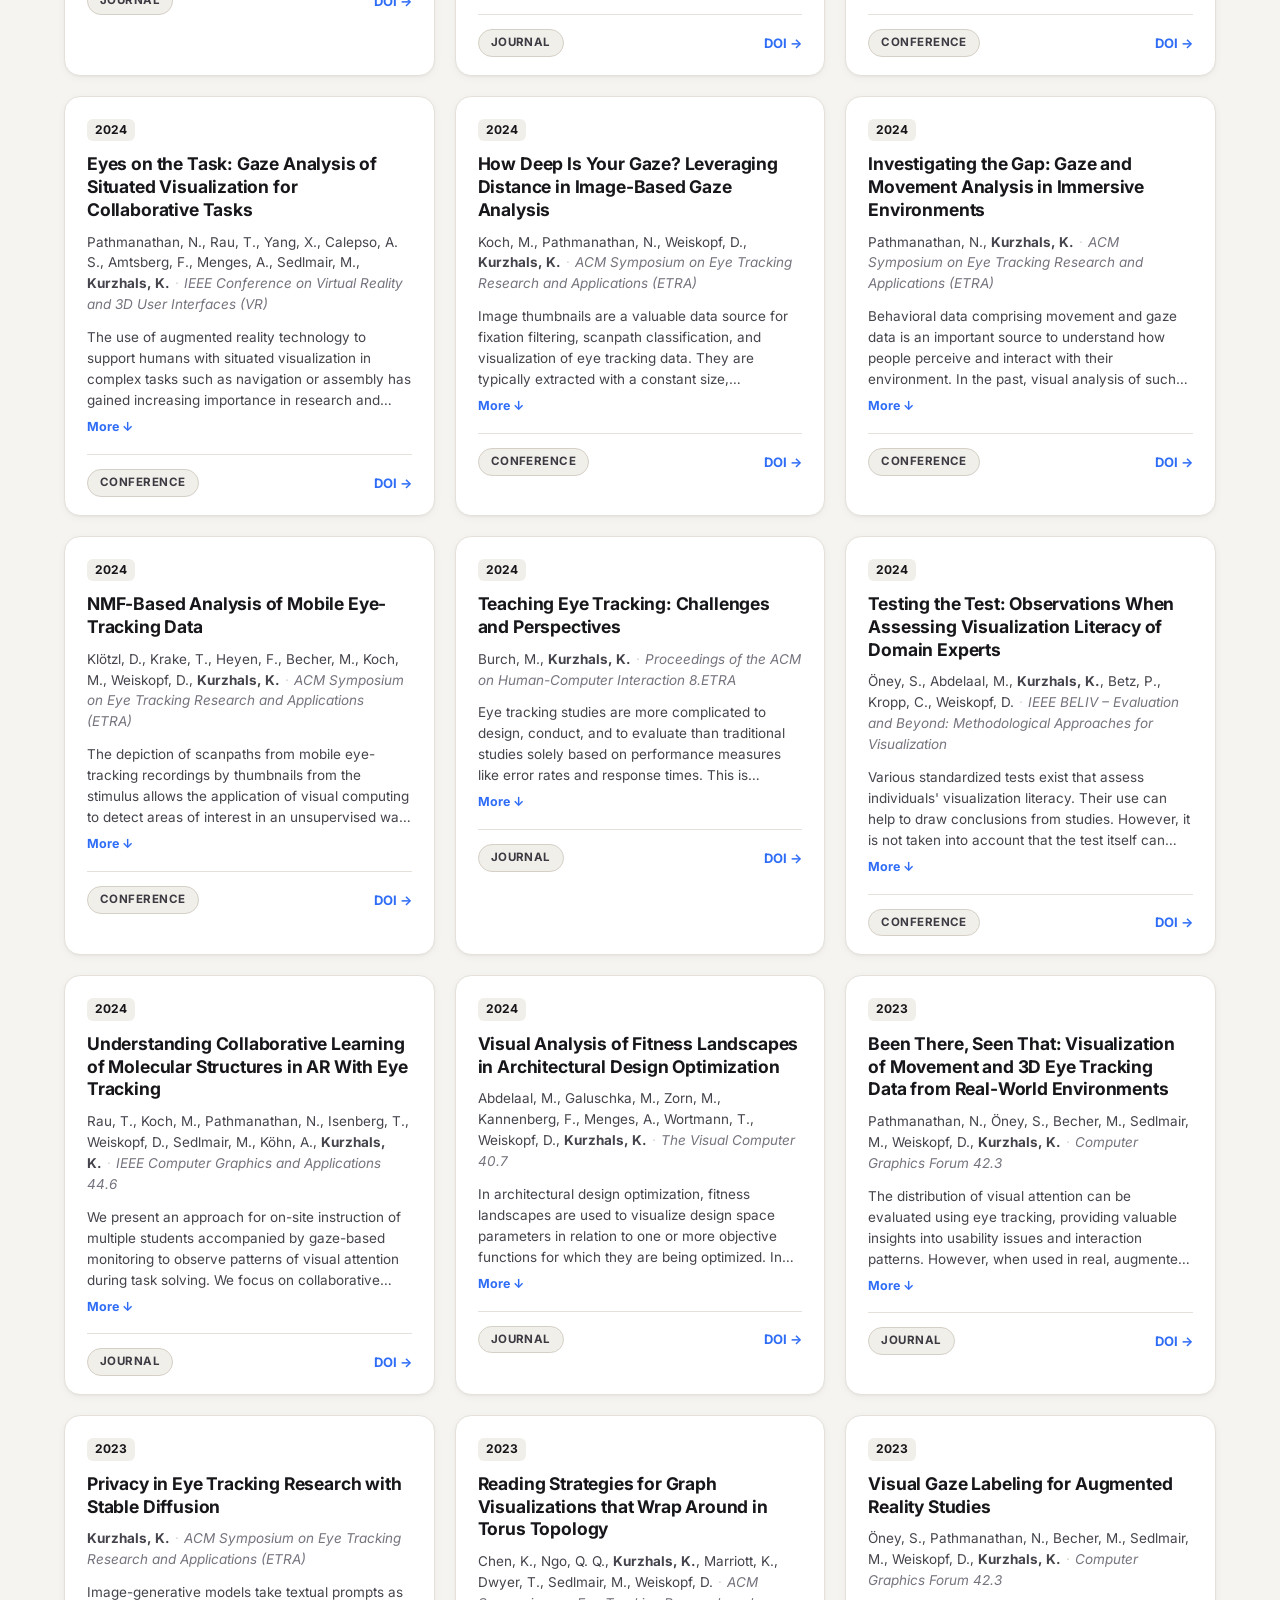
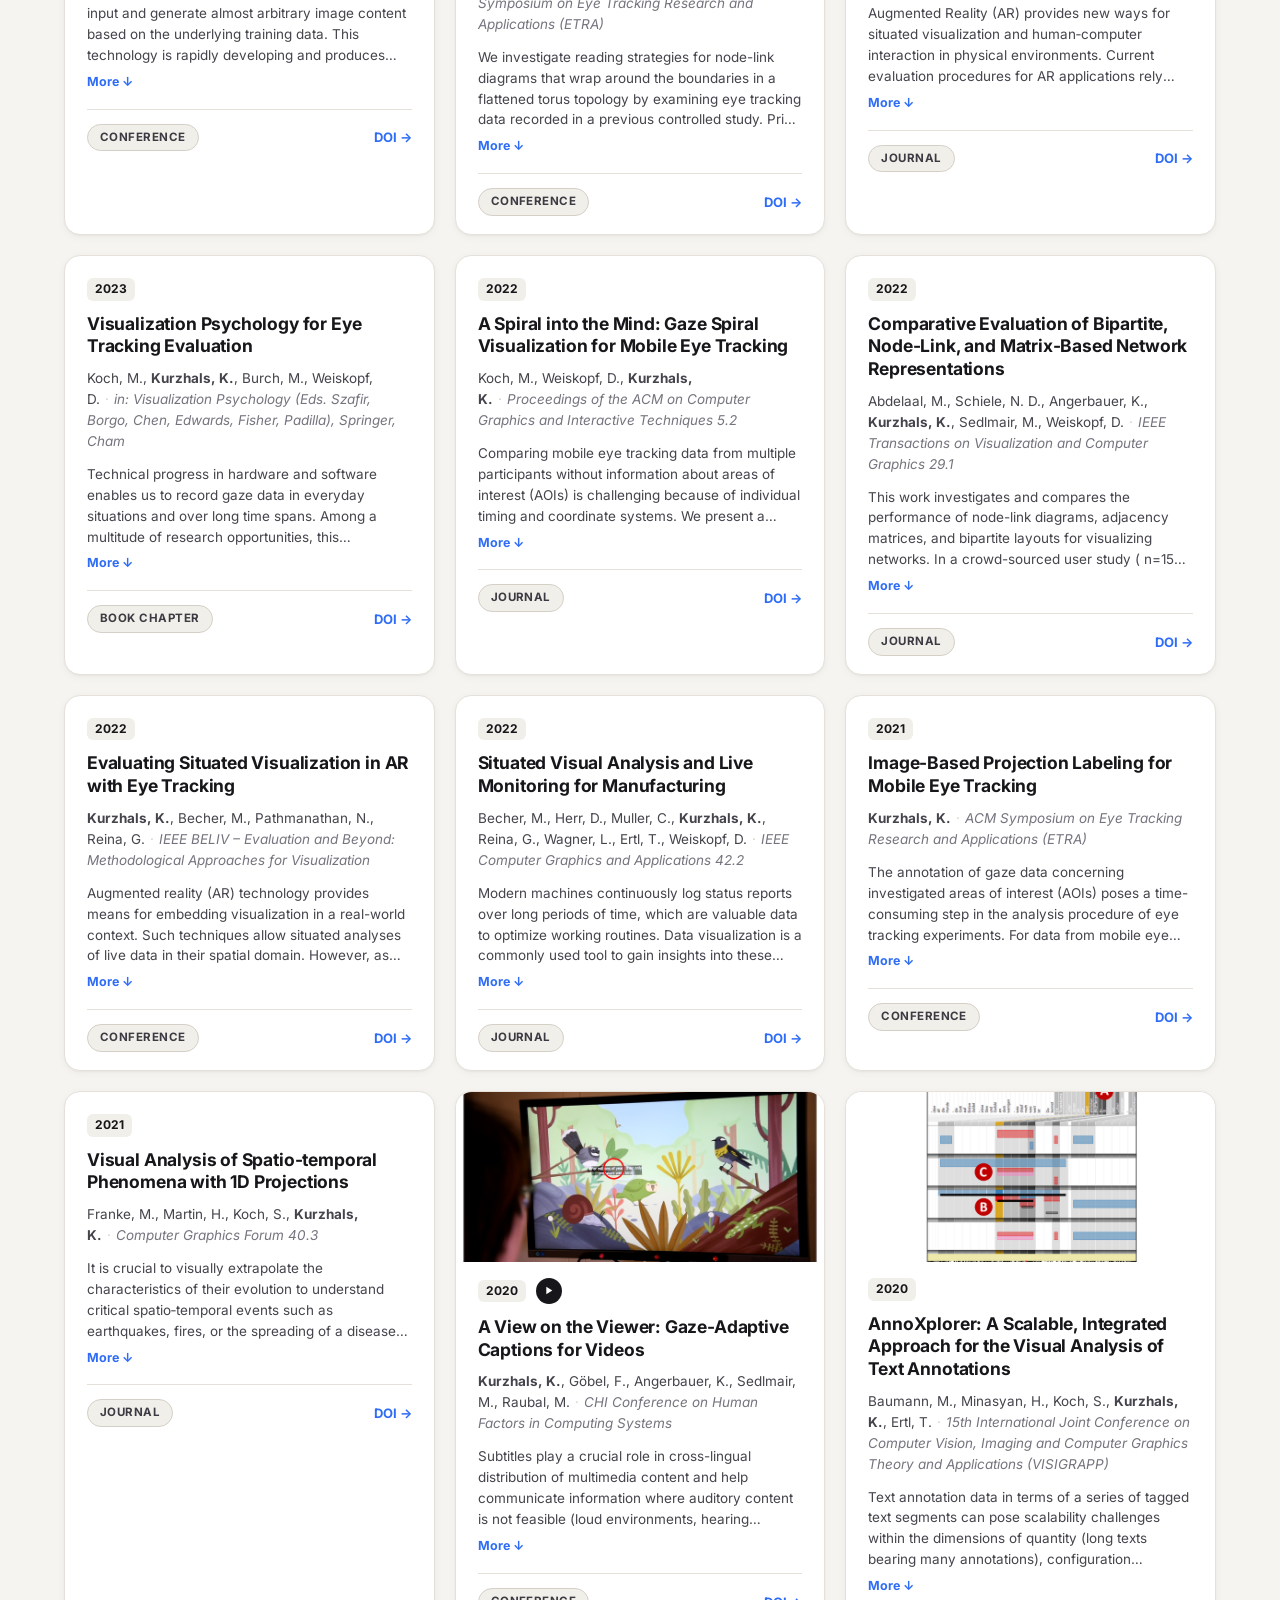
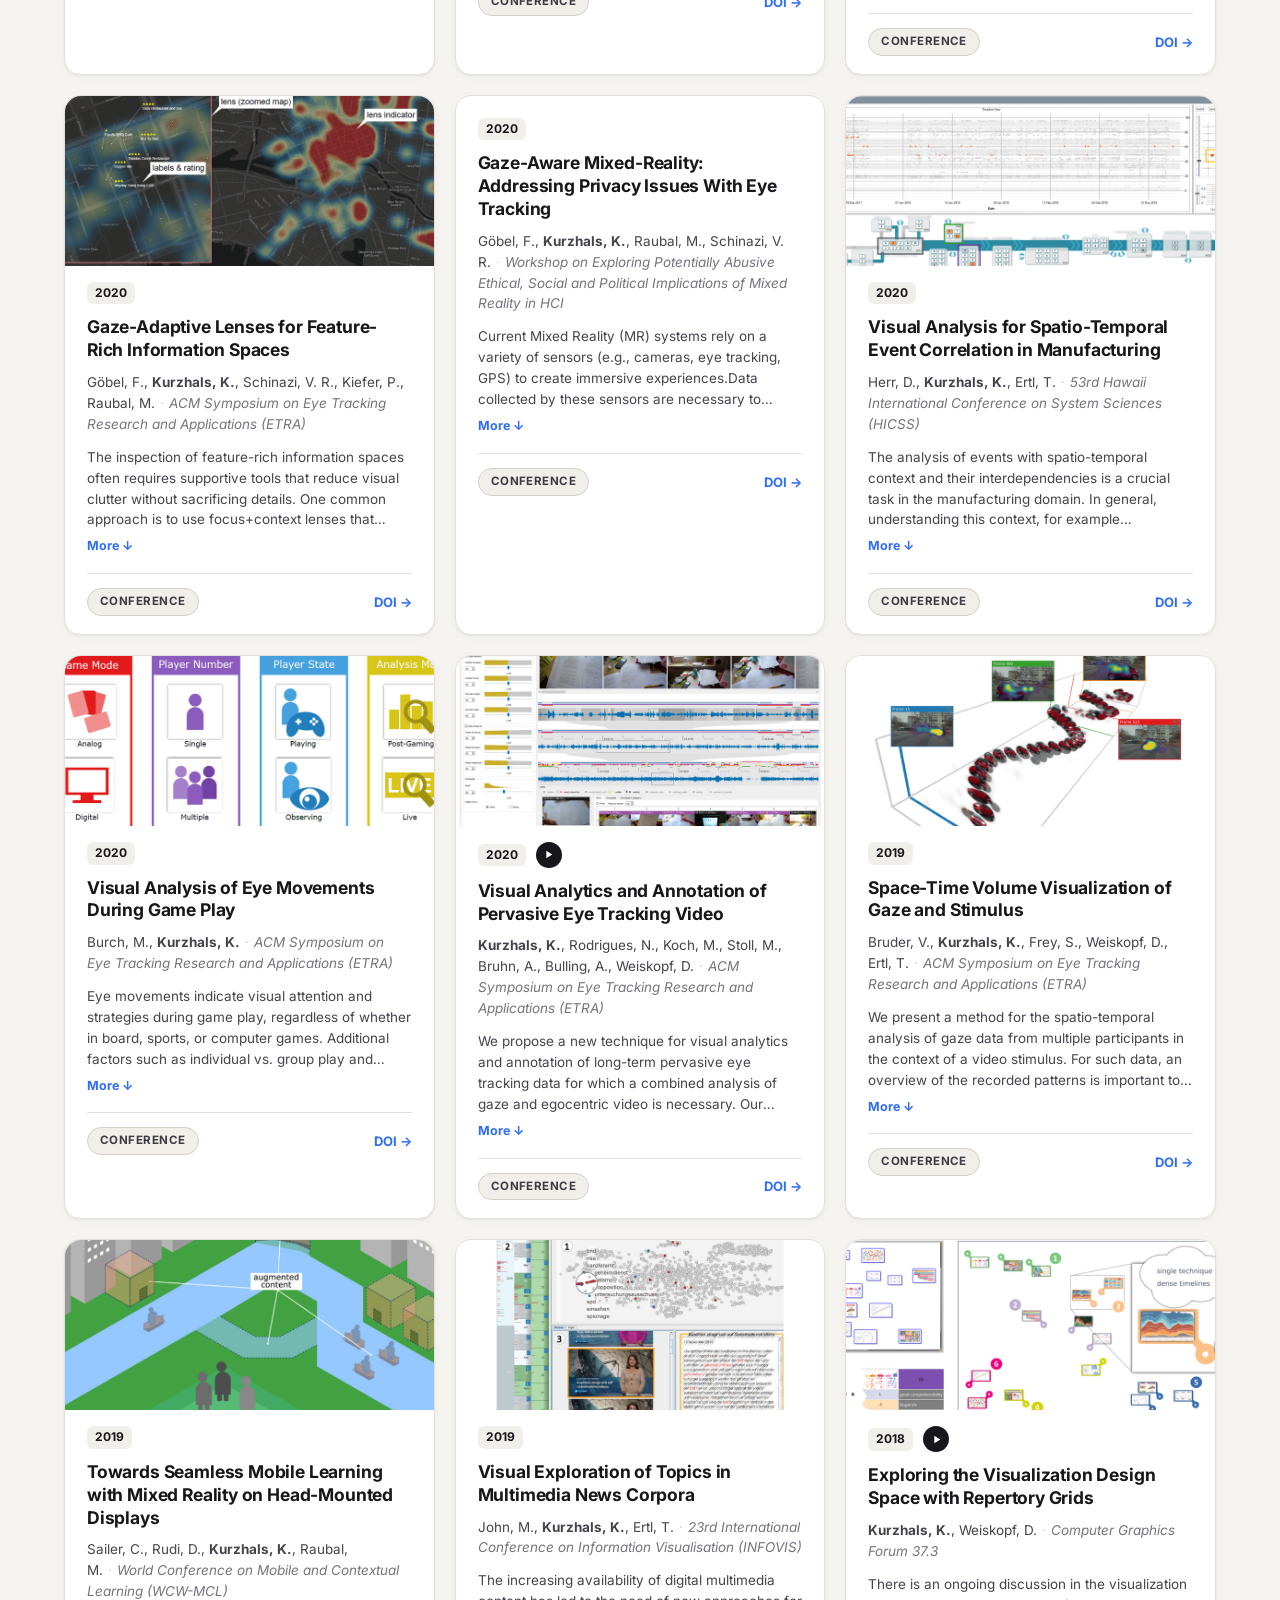
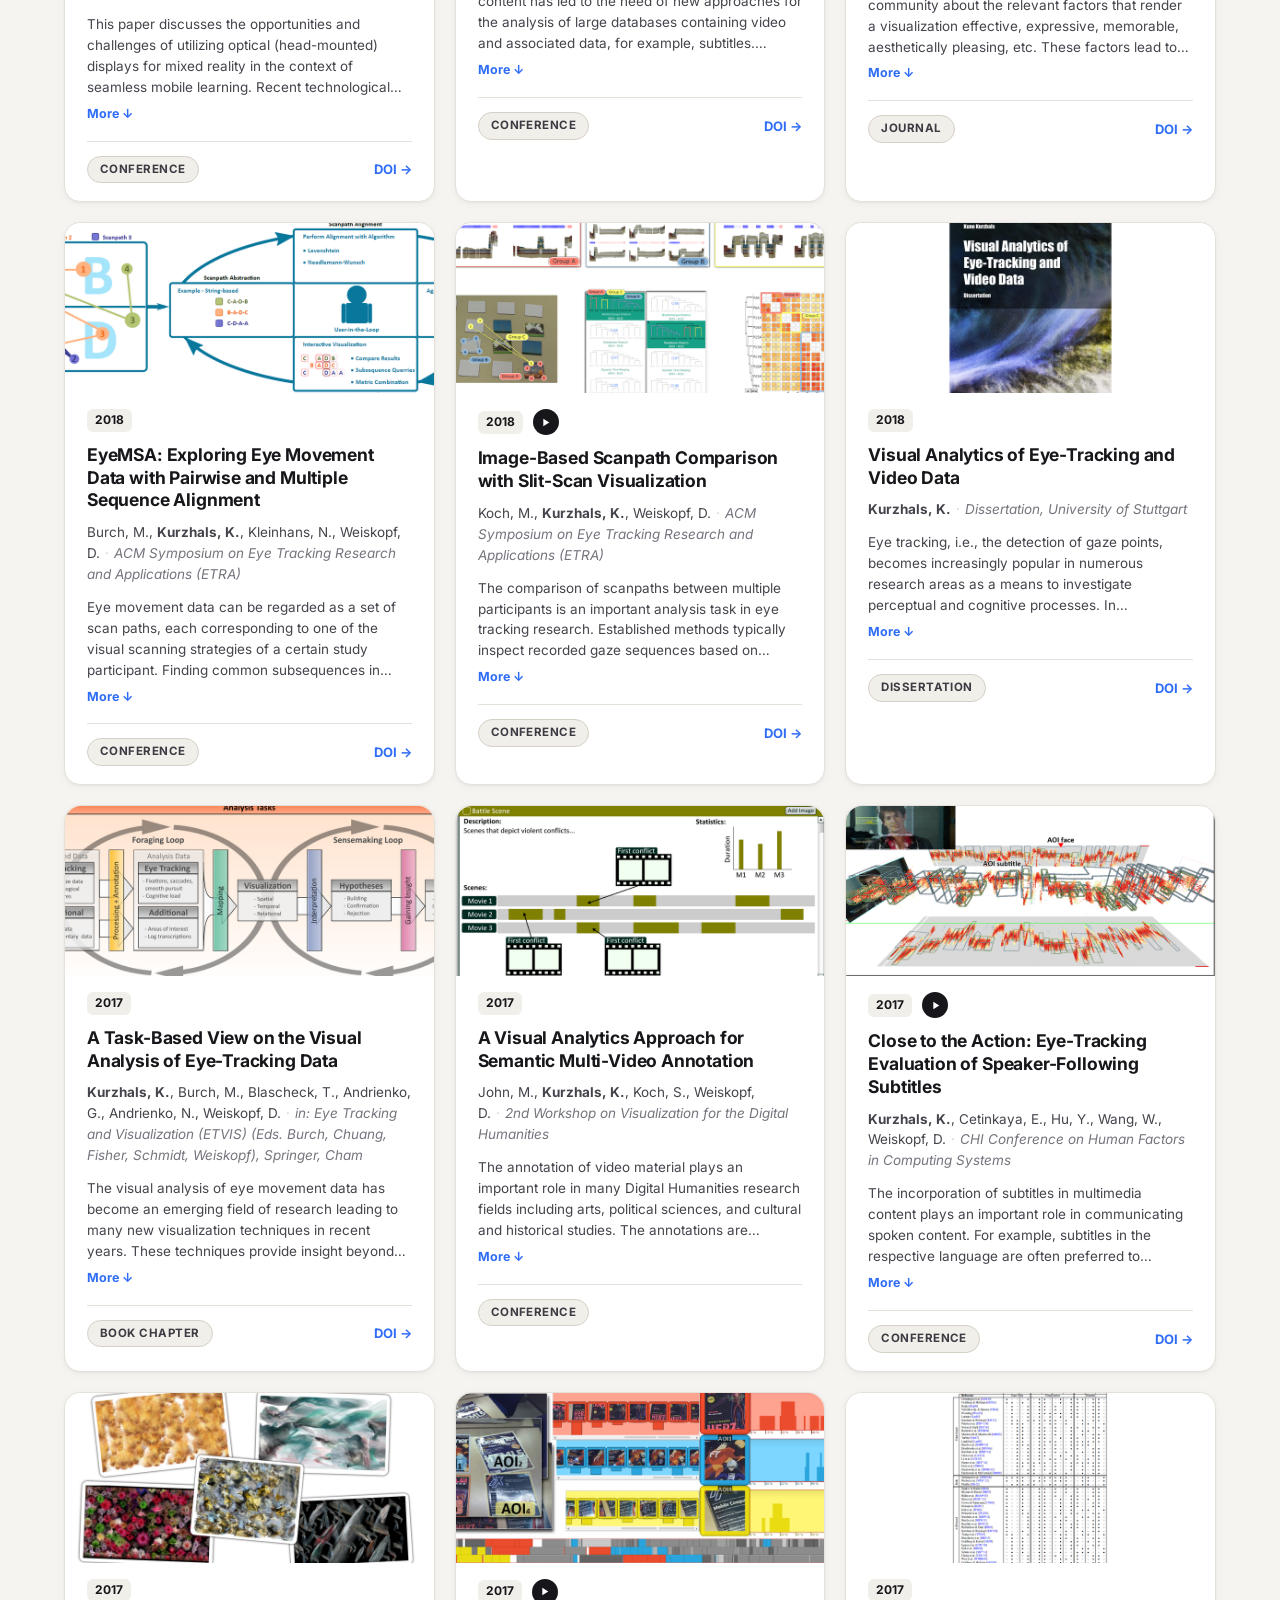
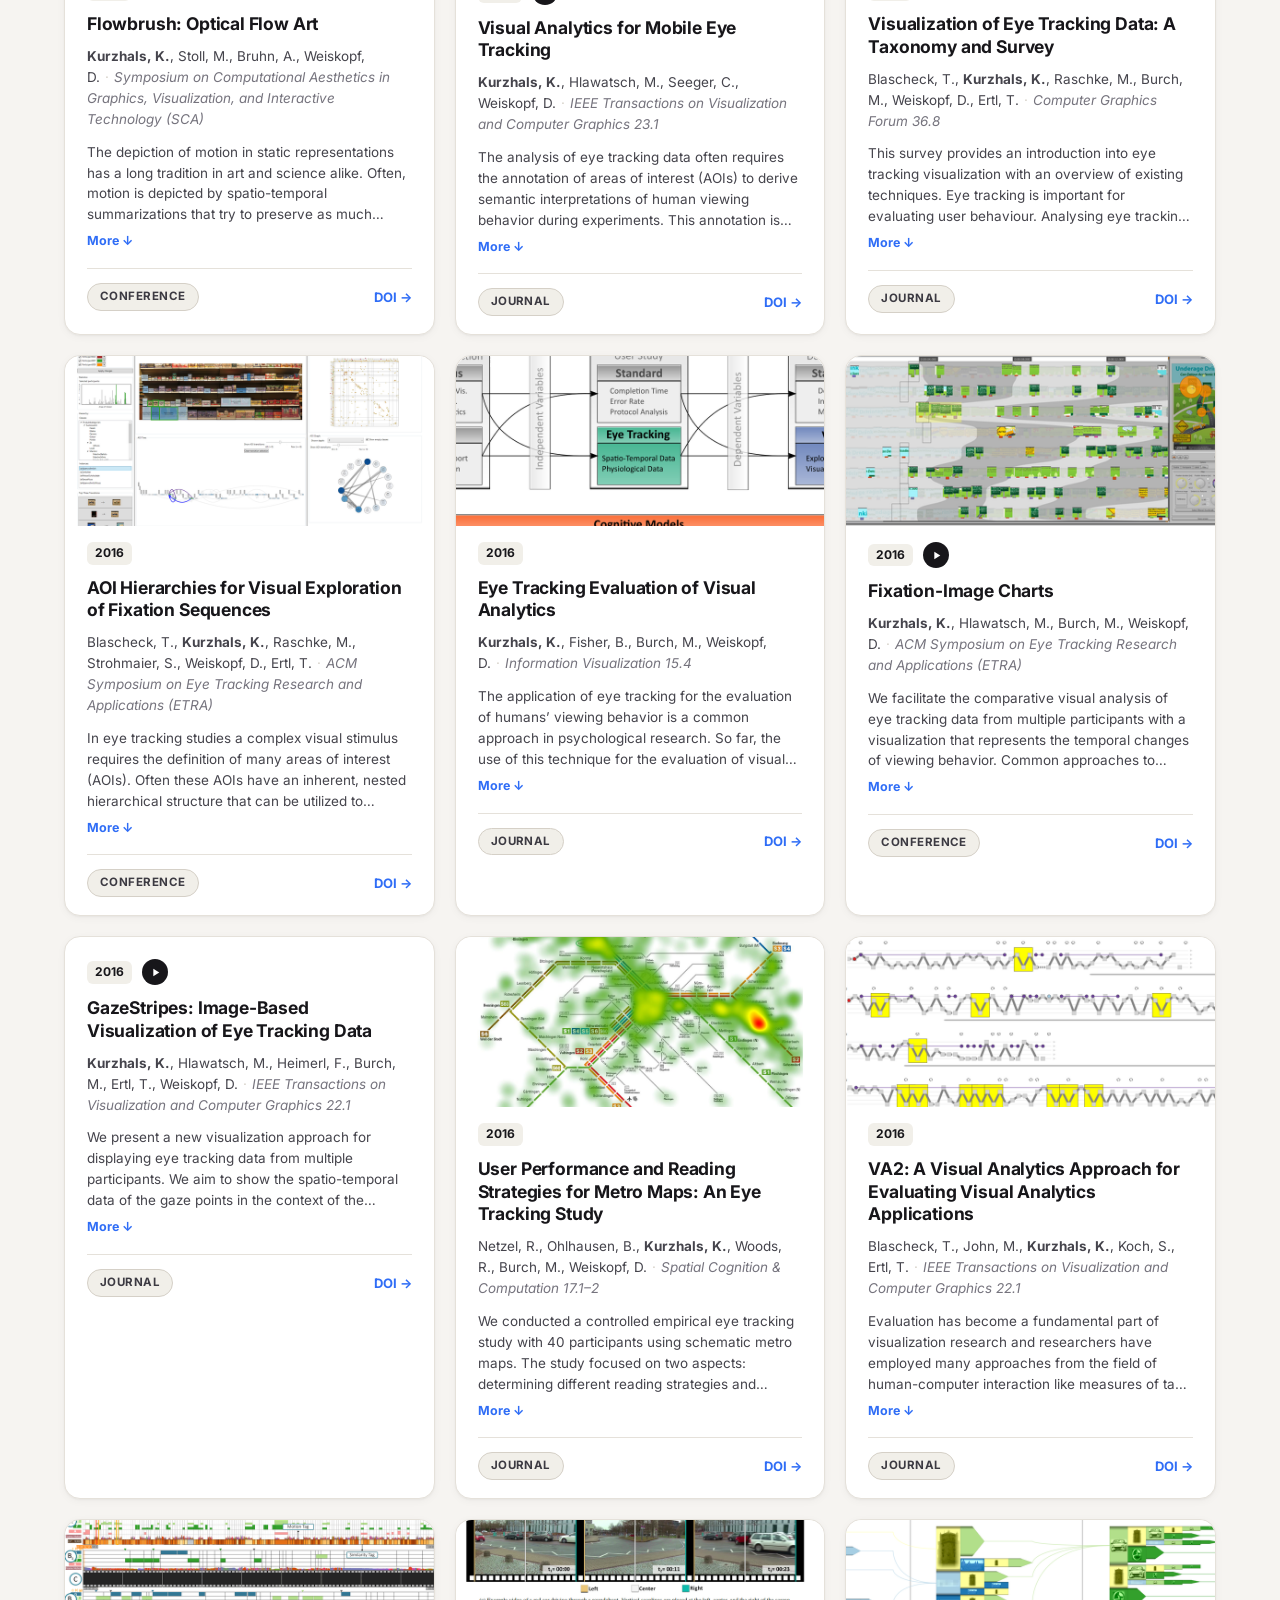
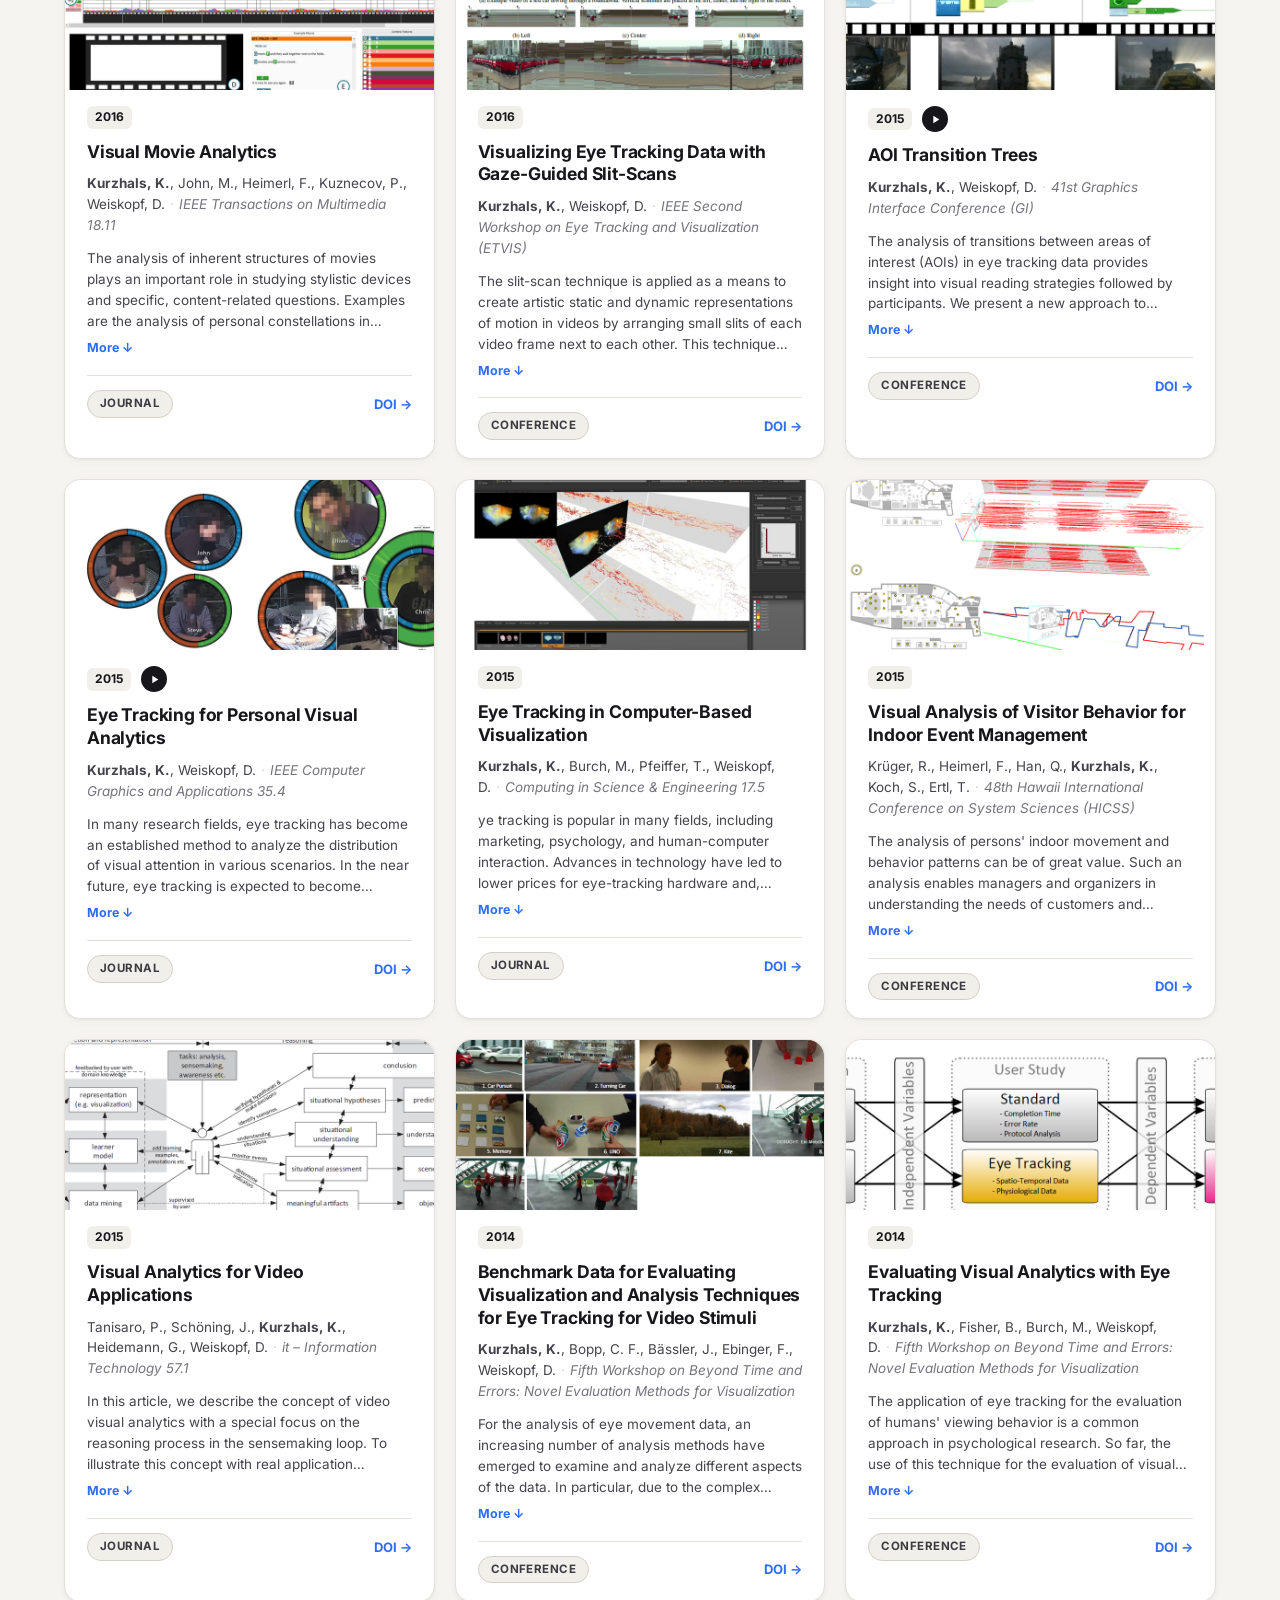
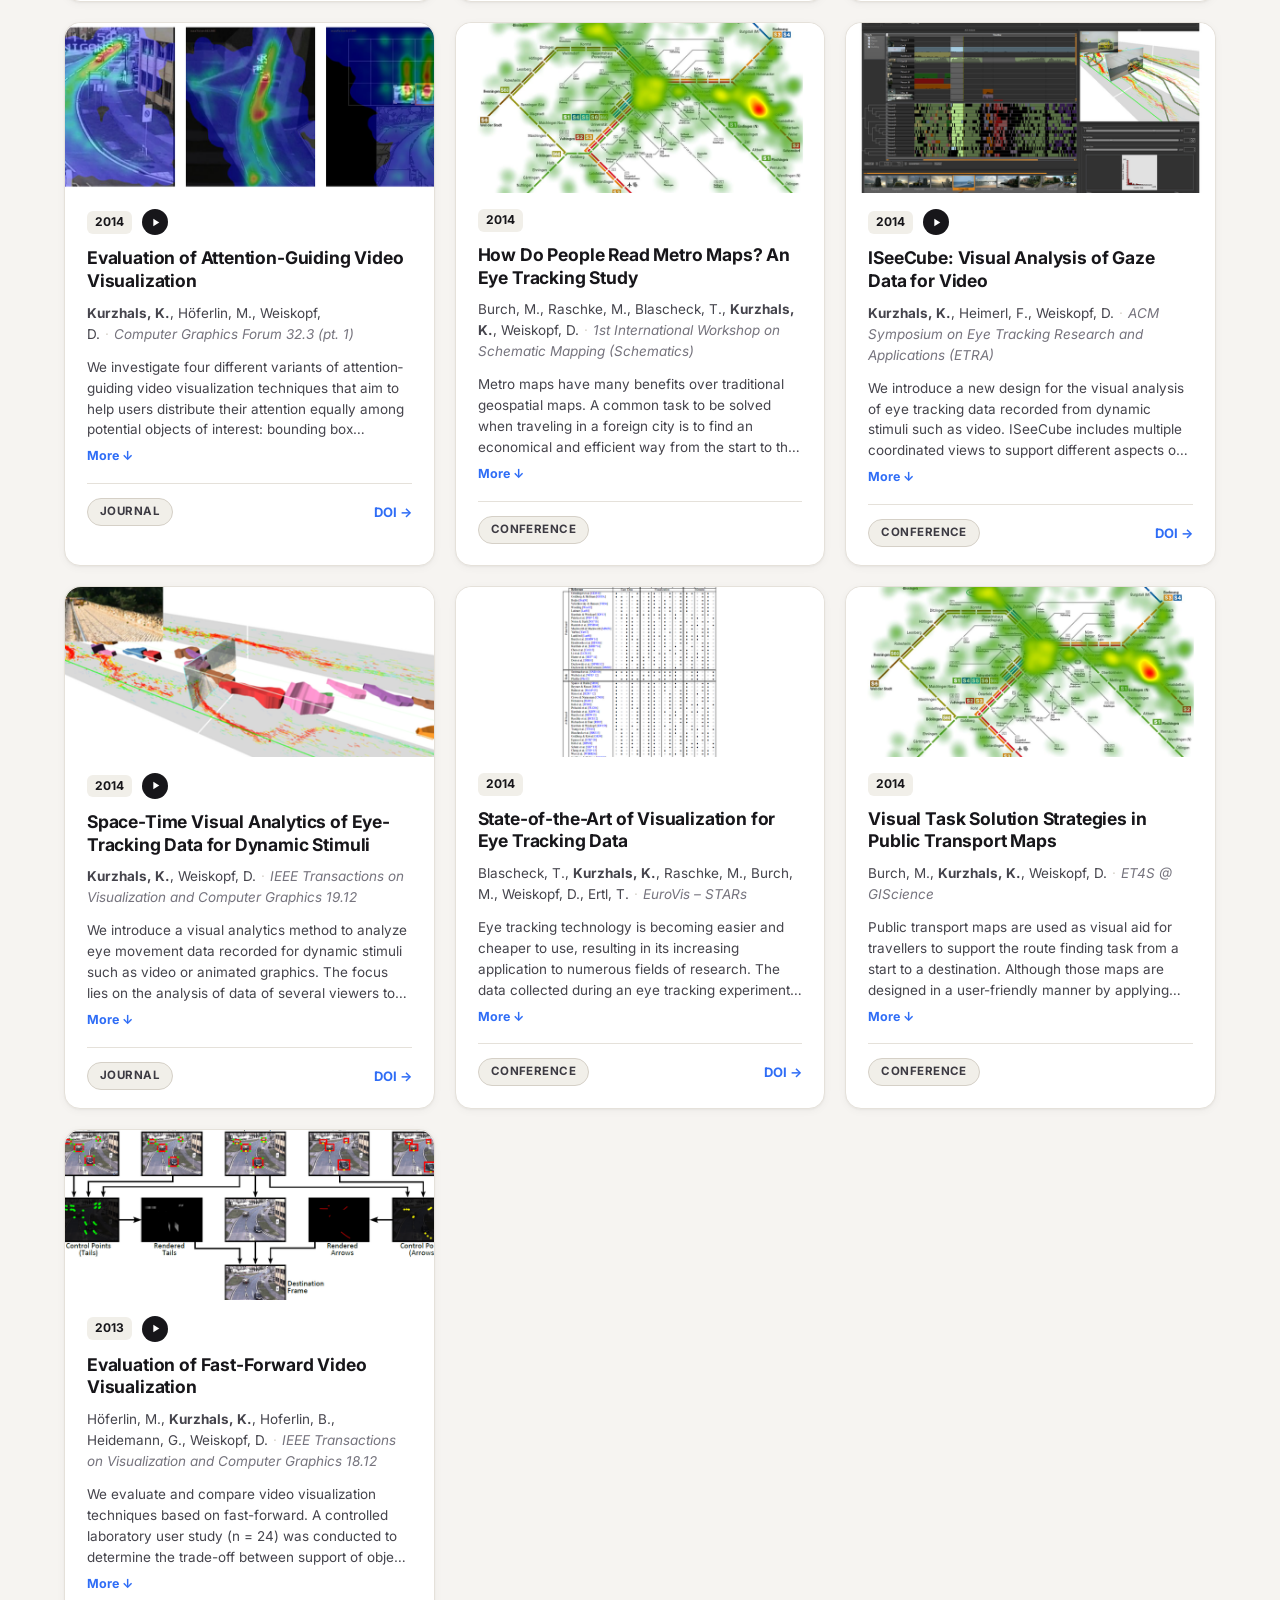
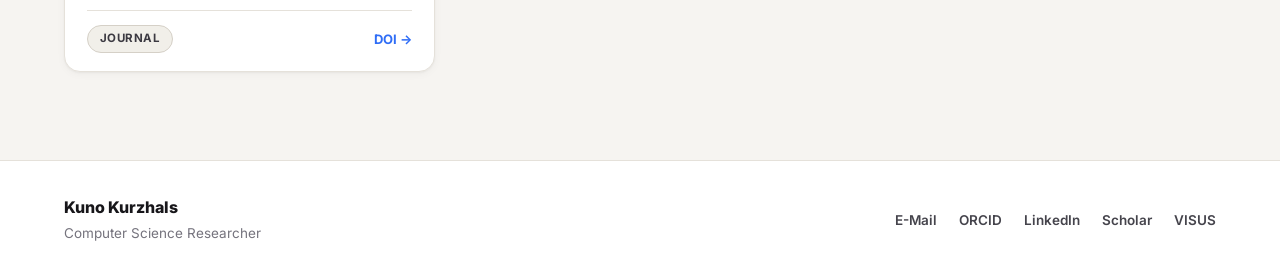
==== commit 8ffb0bba: "Rewrite hero bio to match current publication focus" ====
--- a/index.html
+++ b/index.html
@@ -34,12 +34,11 @@
           <p class="role">Computer Science Researcher</p>
           <h1>Kuno Kurzhals <span class="title">, Ph.D.</span></h1>
           <p class="bio" id="bio">
-            My research is focused on video visualization and evaluation methods. I conduct
-            user studies on the evaluation of visualization and video visualization techniques,
-            with a special focus on the use of eye tracking for video-based evaluations. My work
-            spans visual analytics, image-based visualization of gaze data, and the application
-            of these methods in augmented and virtual reality as well as in collaborative and
-            manufacturing settings.
+            I research visual analytics and eye tracking: developing visualizations of gaze
+            data, evaluating how people interact with visualizations through user studies, and
+            applying these methods in AR/VR, collaborative, and manufacturing settings. Current
+            work focuses on multi-user eye tracking, LLMs as simulated users, and human&ndash;AI
+            collaboration.
           </p>
           <div class="interests" id="interests">
             <span class="interest">Visual Analytics</span>
--- a/css/style.css
+++ b/css/style.css
@@ -94,7 +94,7 @@
 }
 
 .hero h1 {
-  margin: 0 0 6px;
+  margin: 0 0 20px;
   font-size: clamp(38px, 5.4vw, 58px);
   font-weight: 800;
   line-height: 1.05;
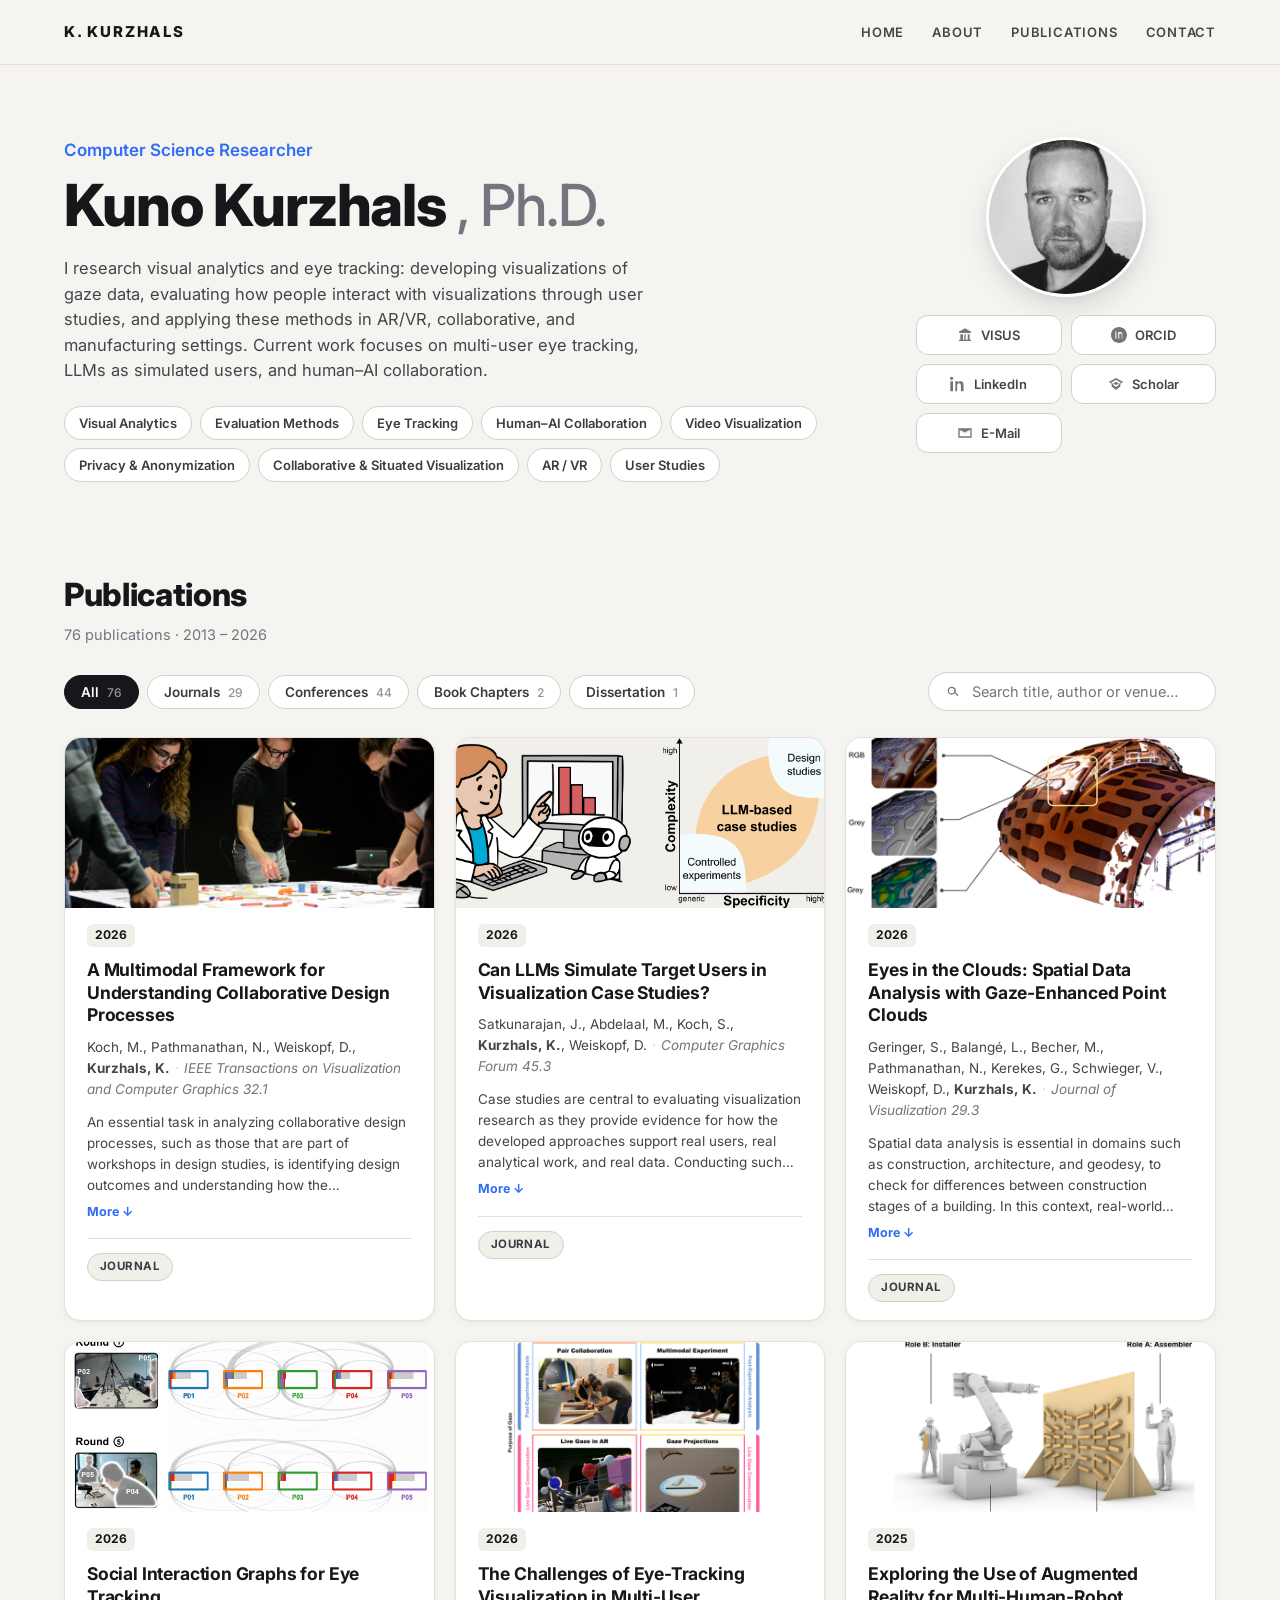
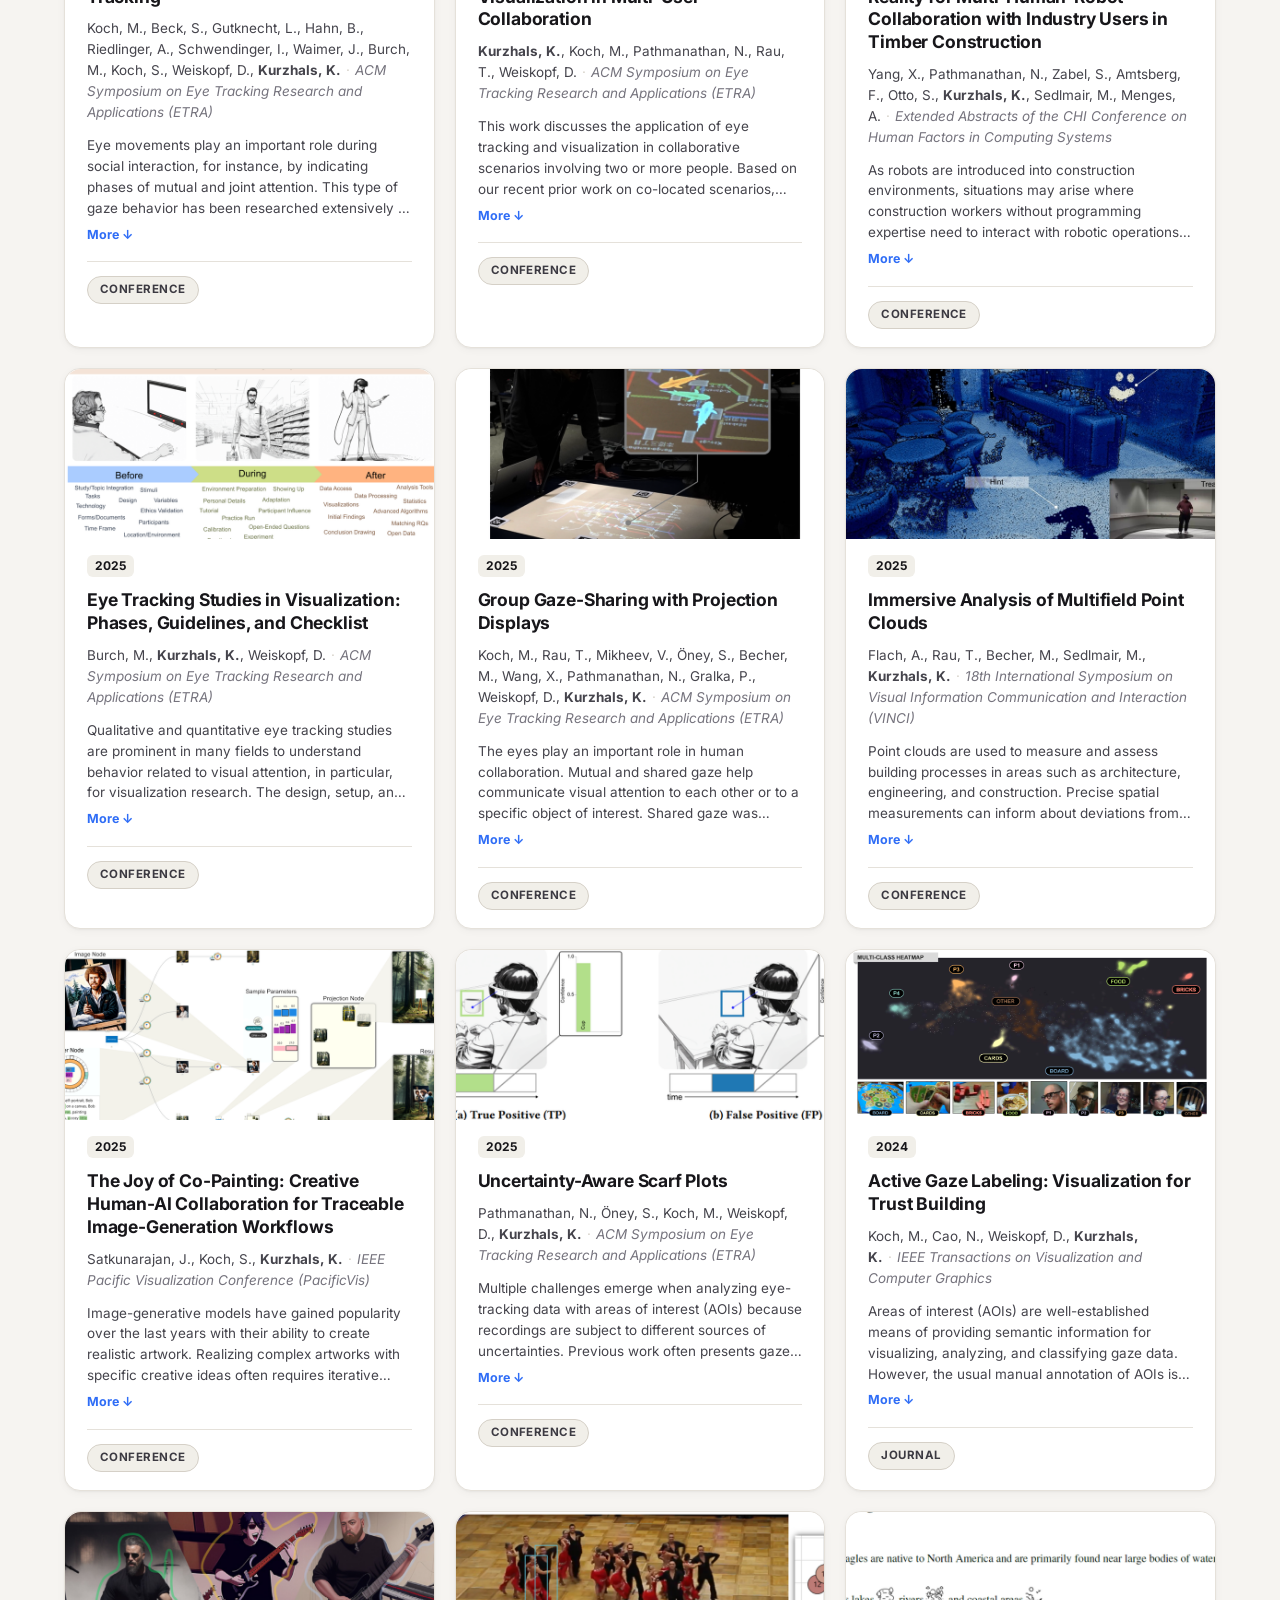
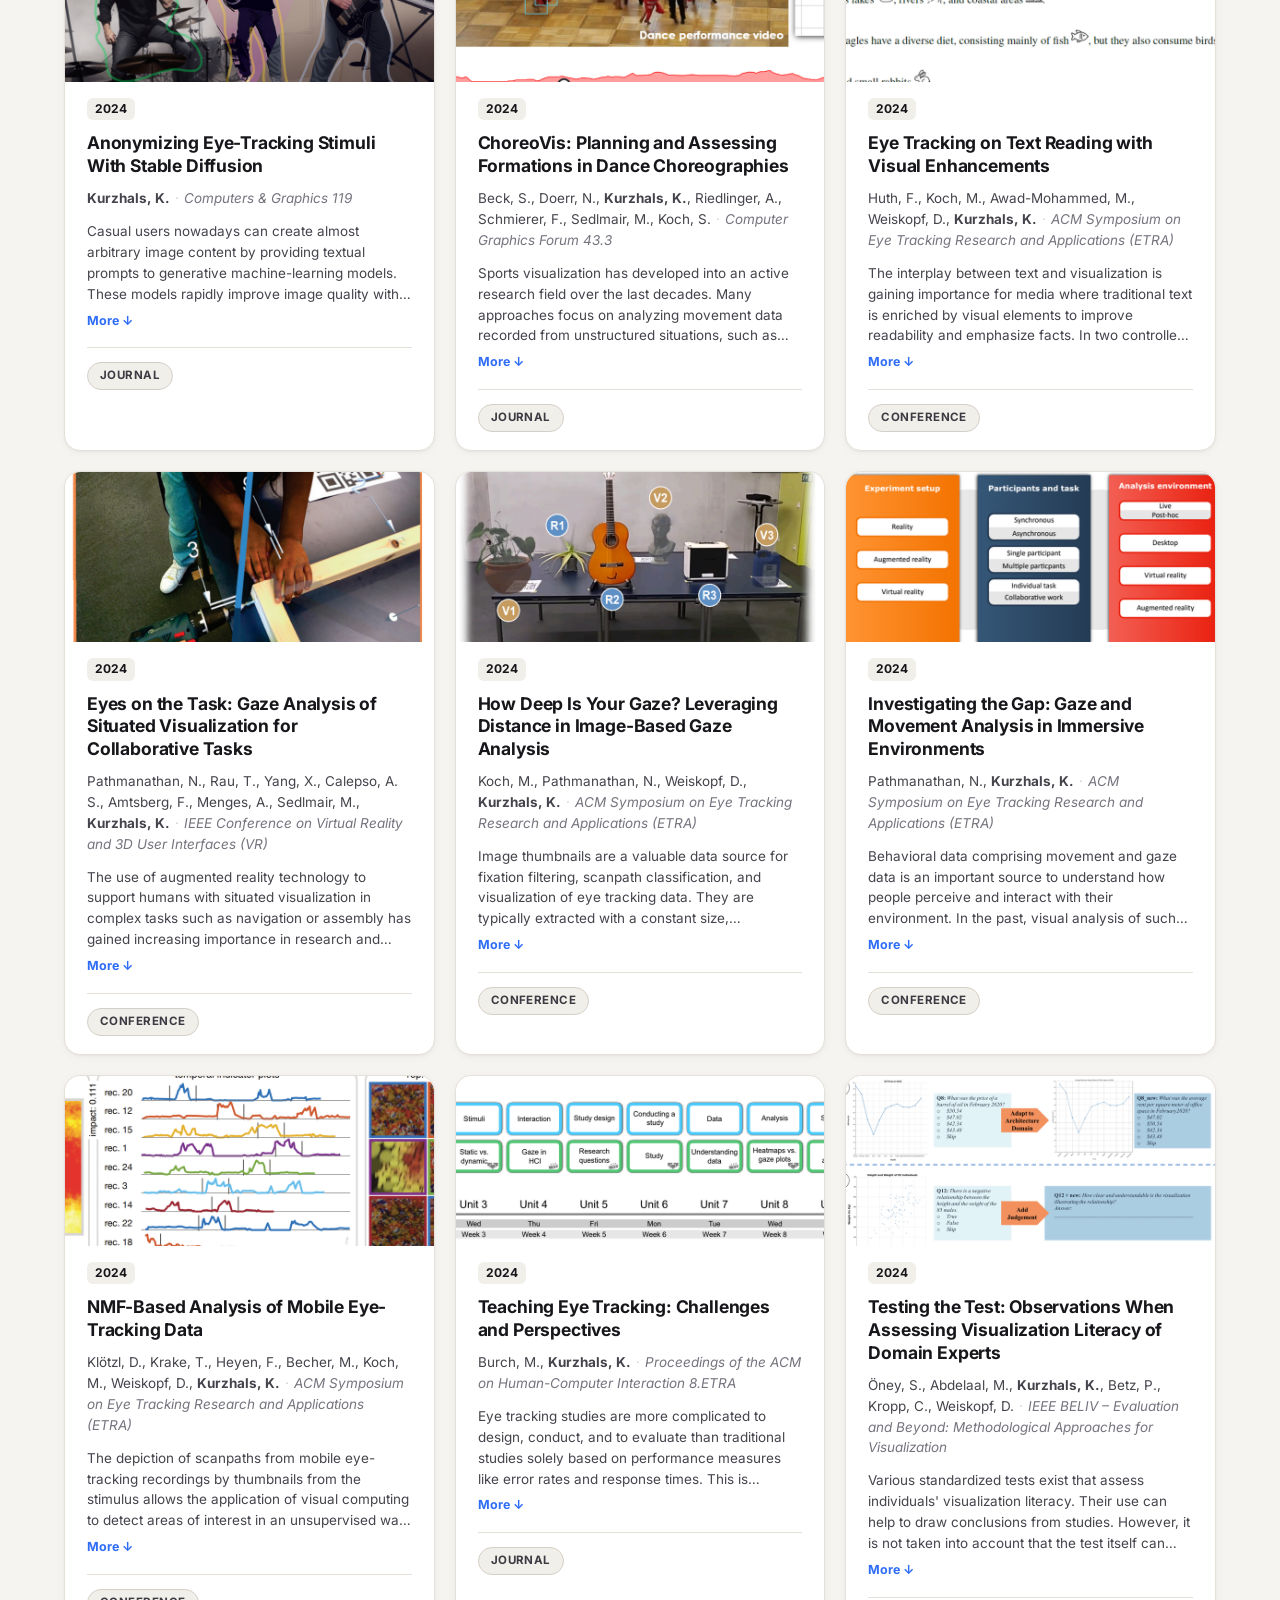
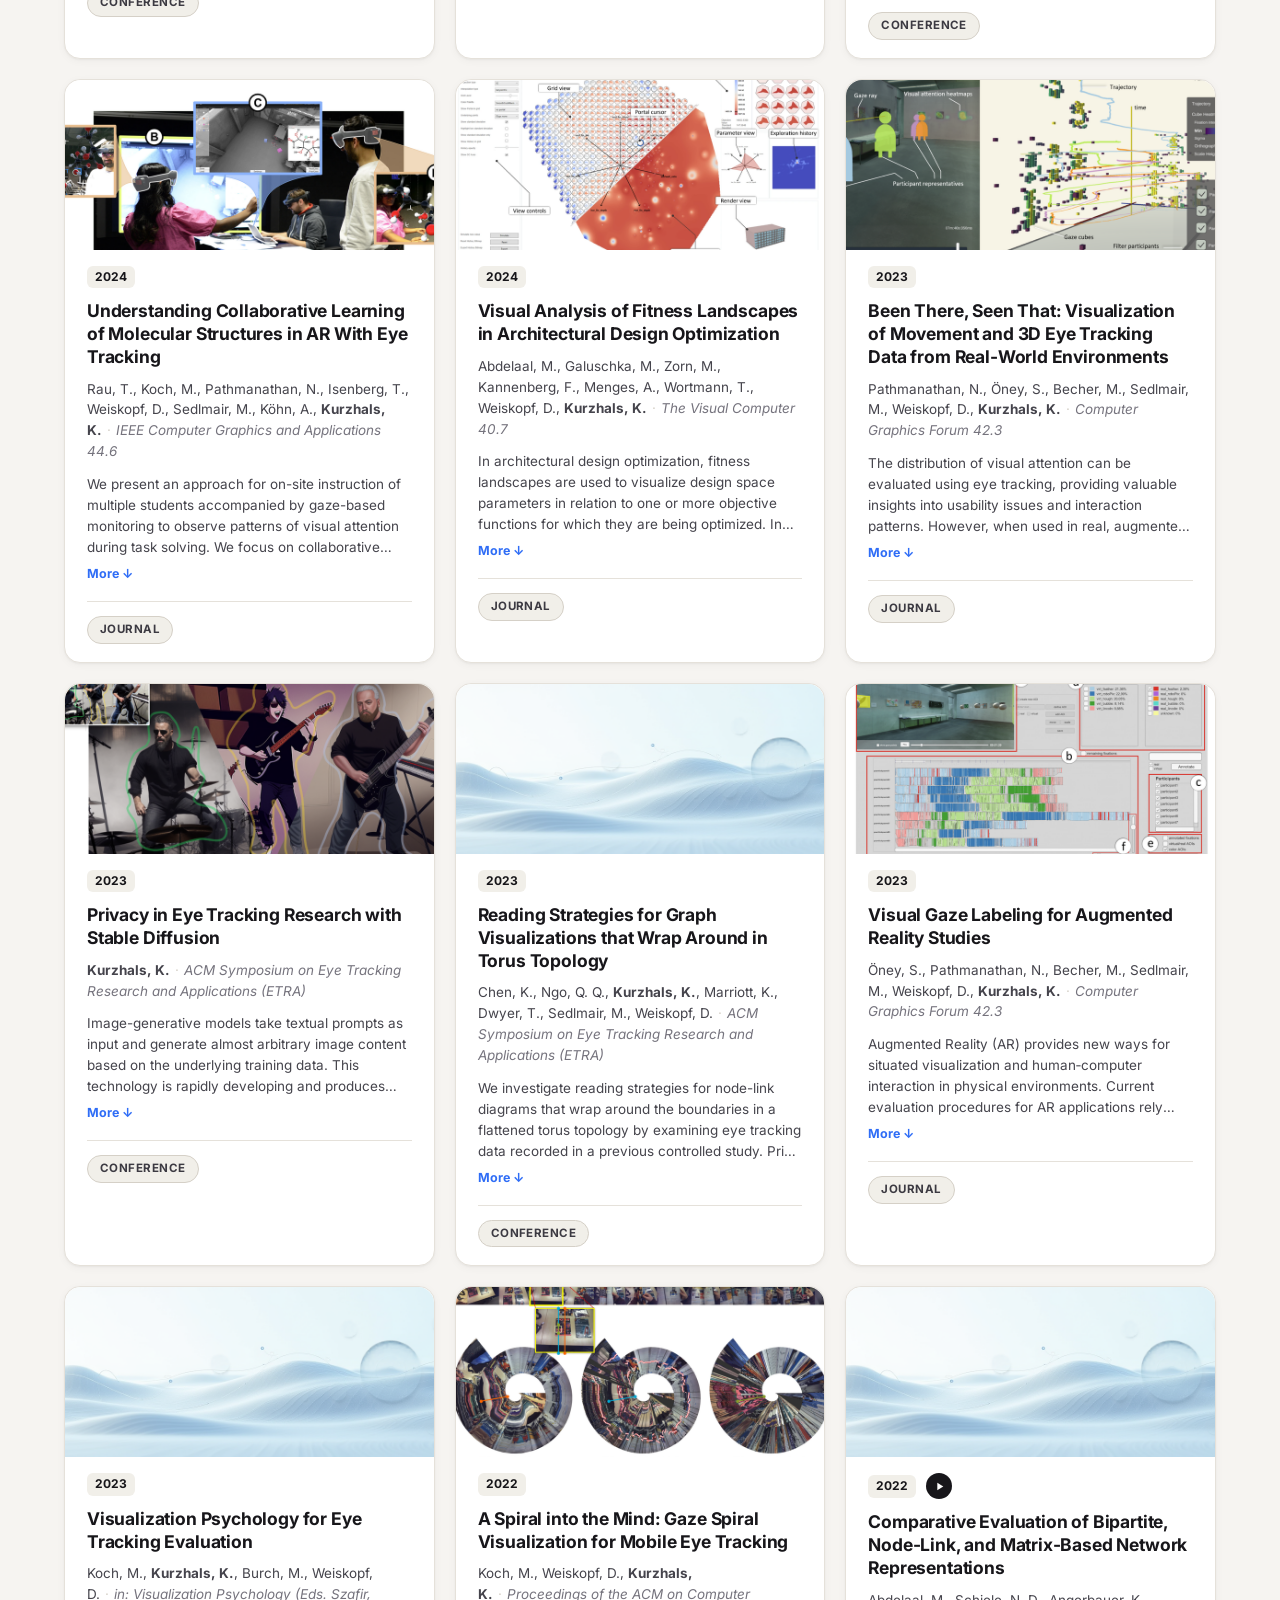
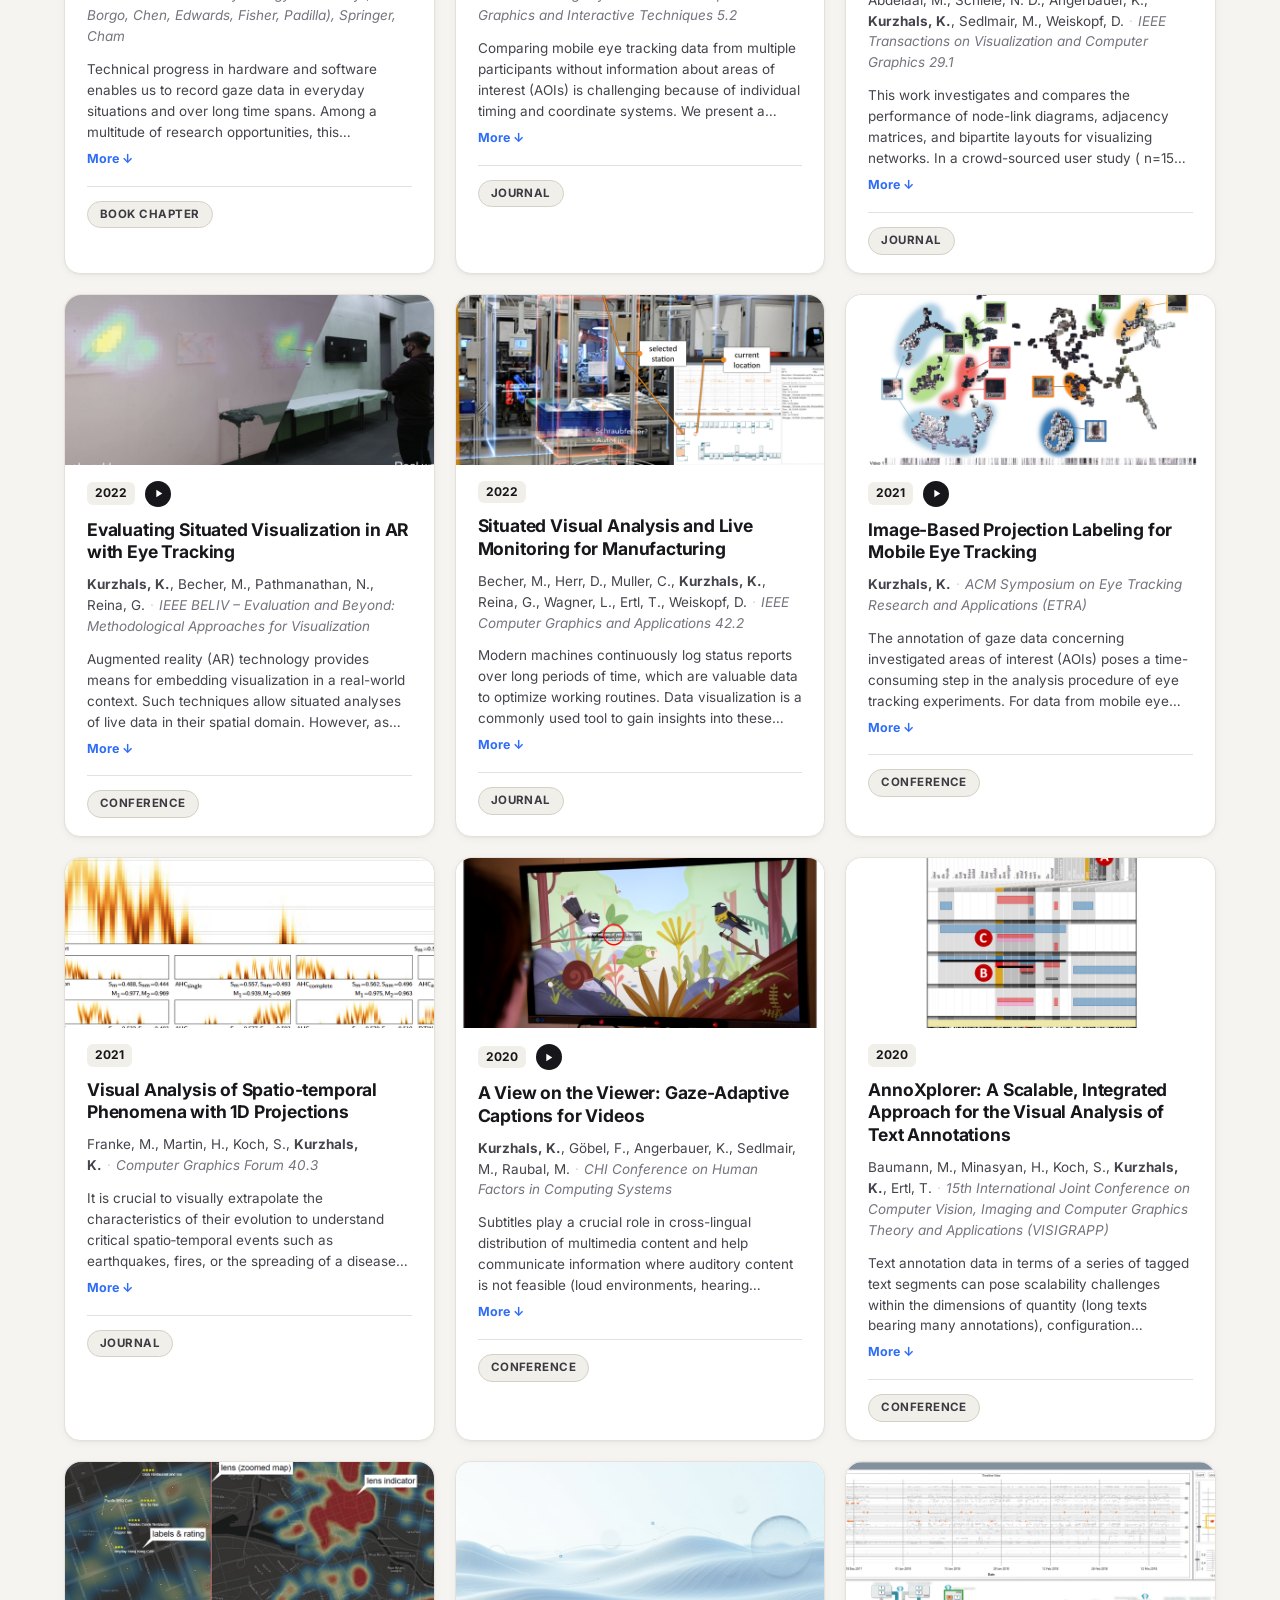
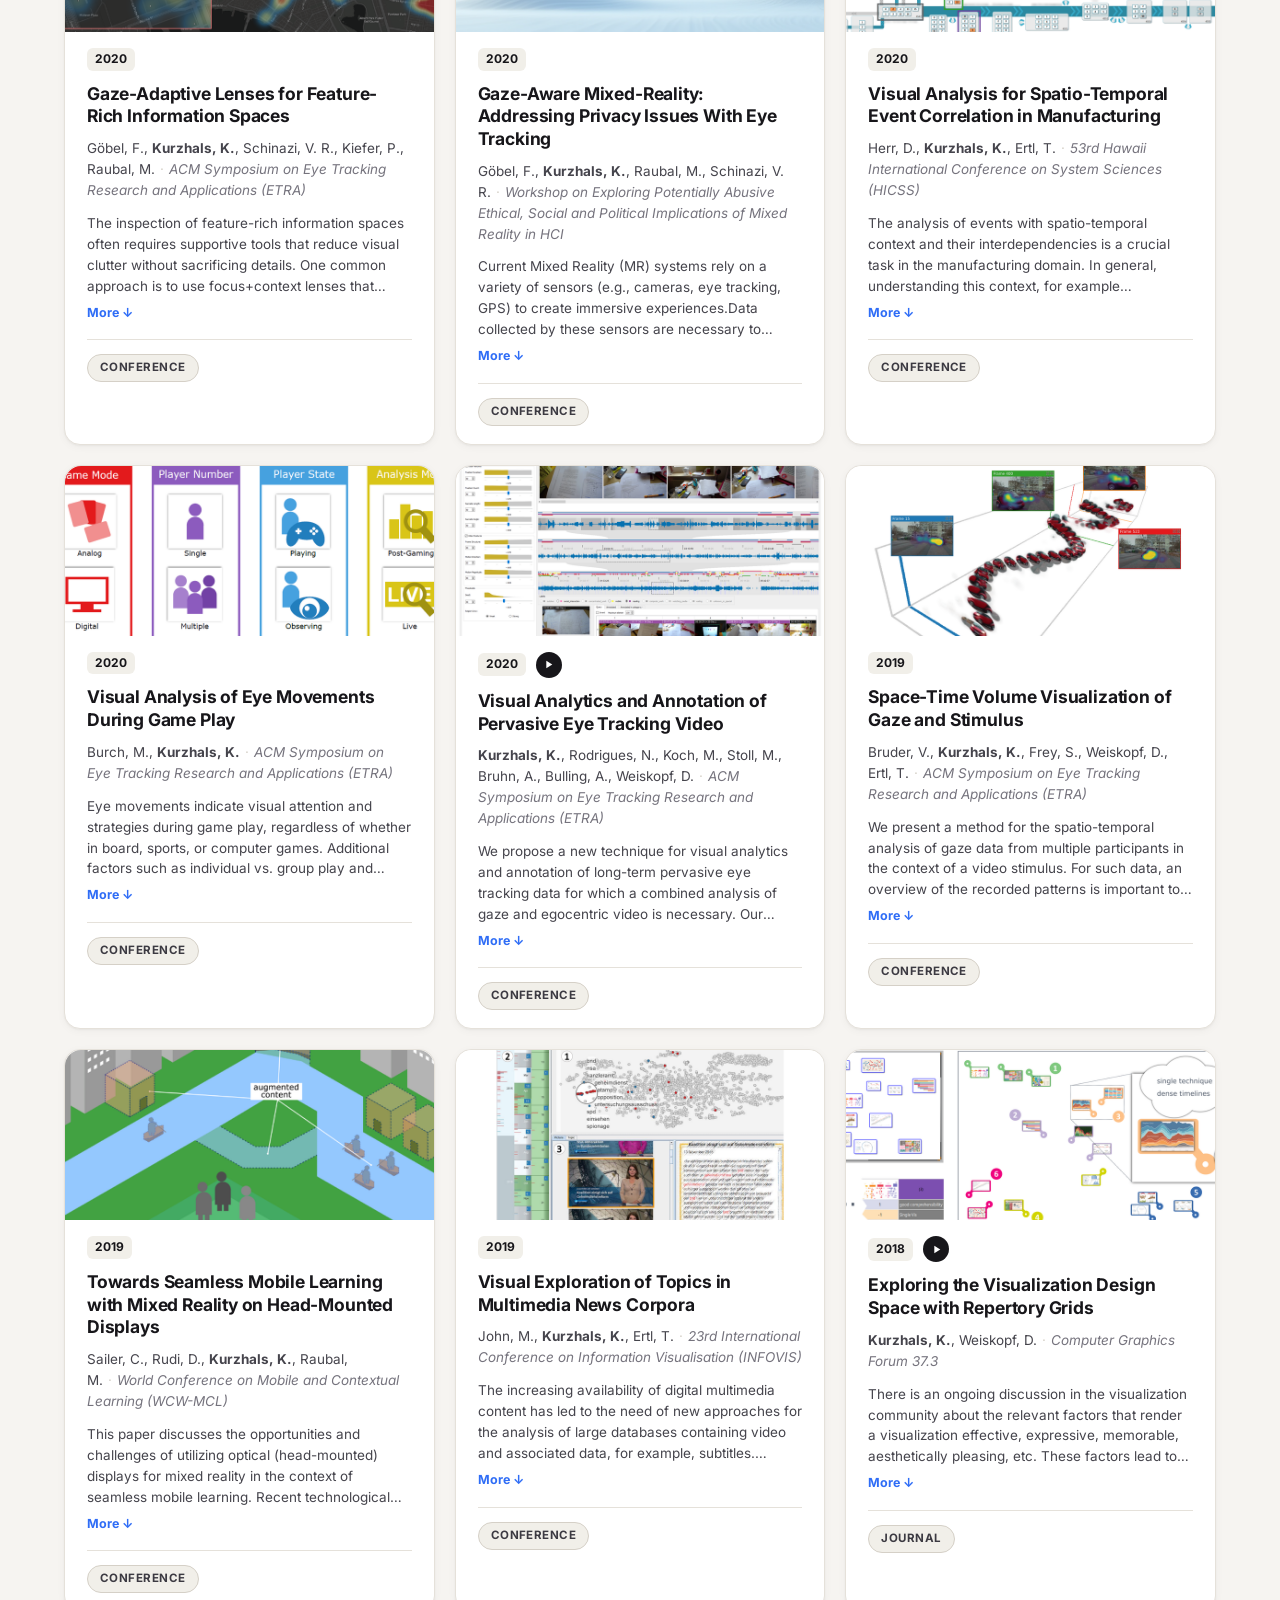
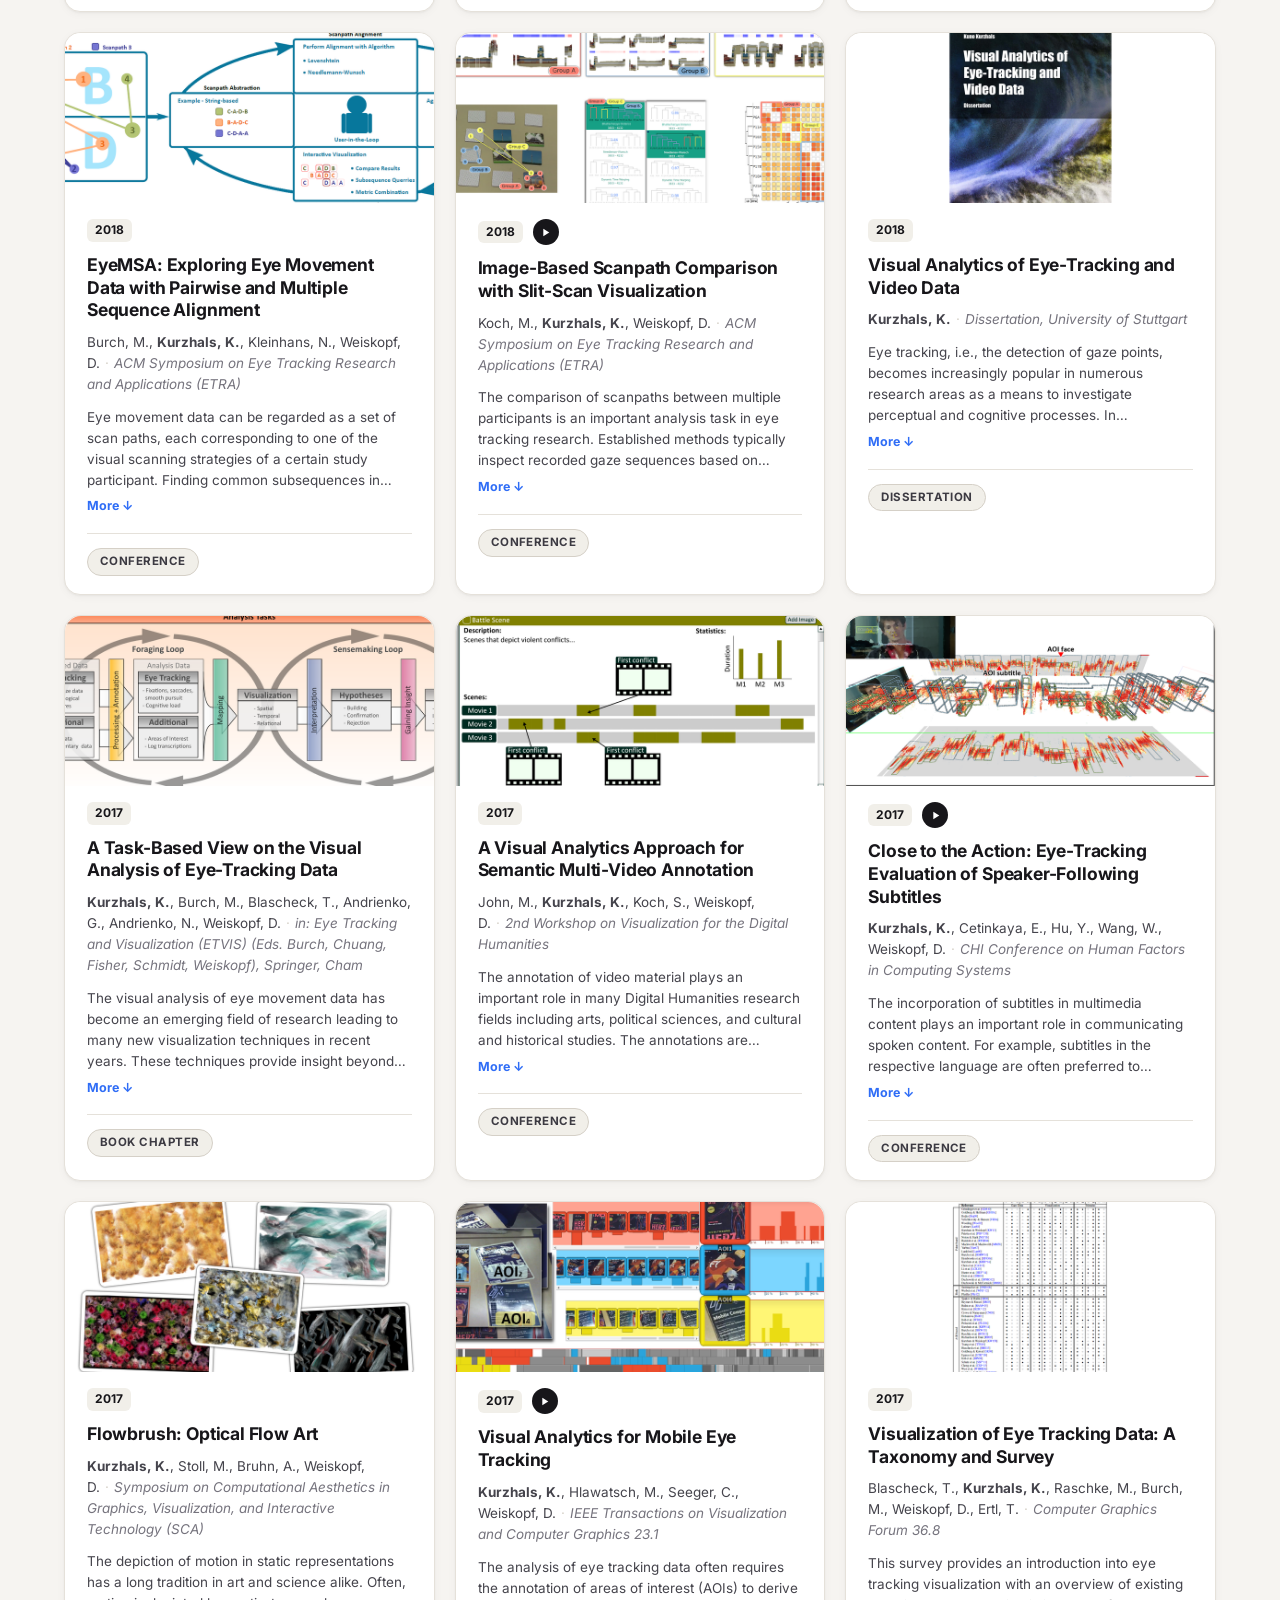
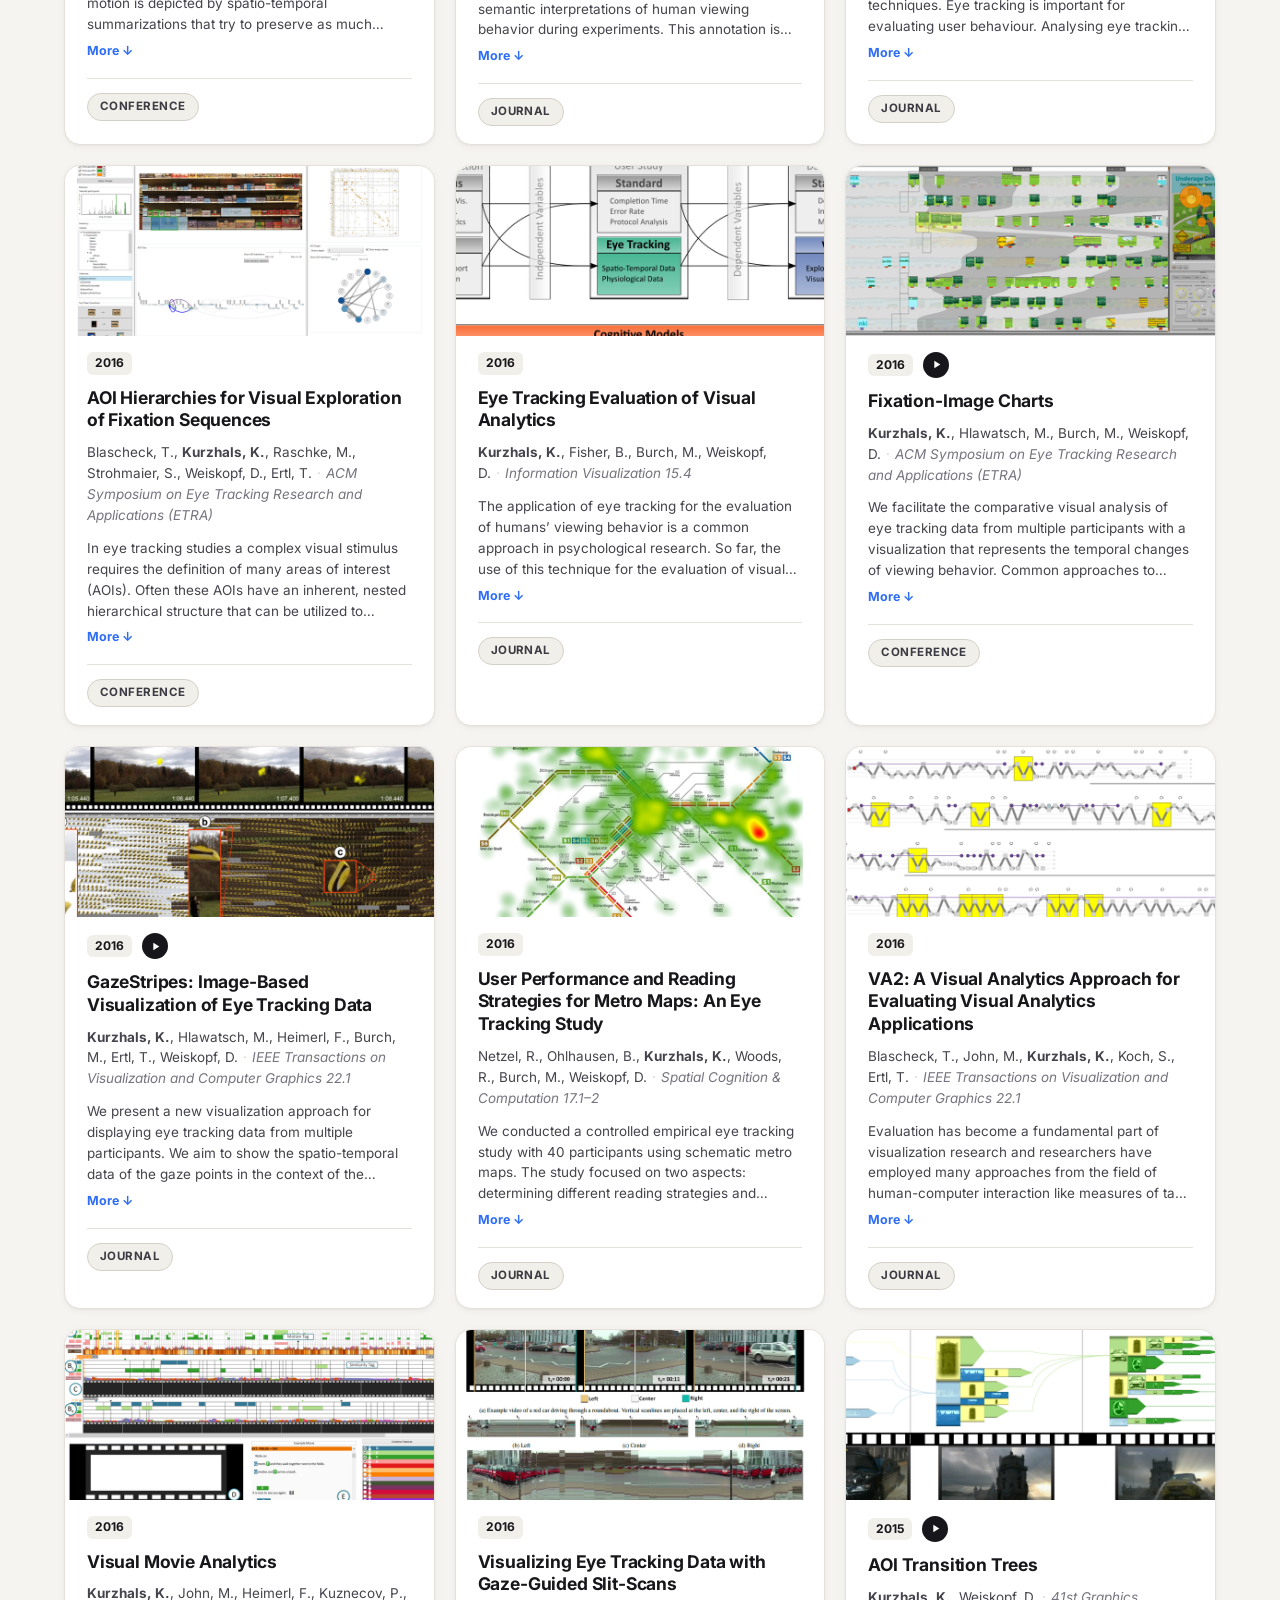
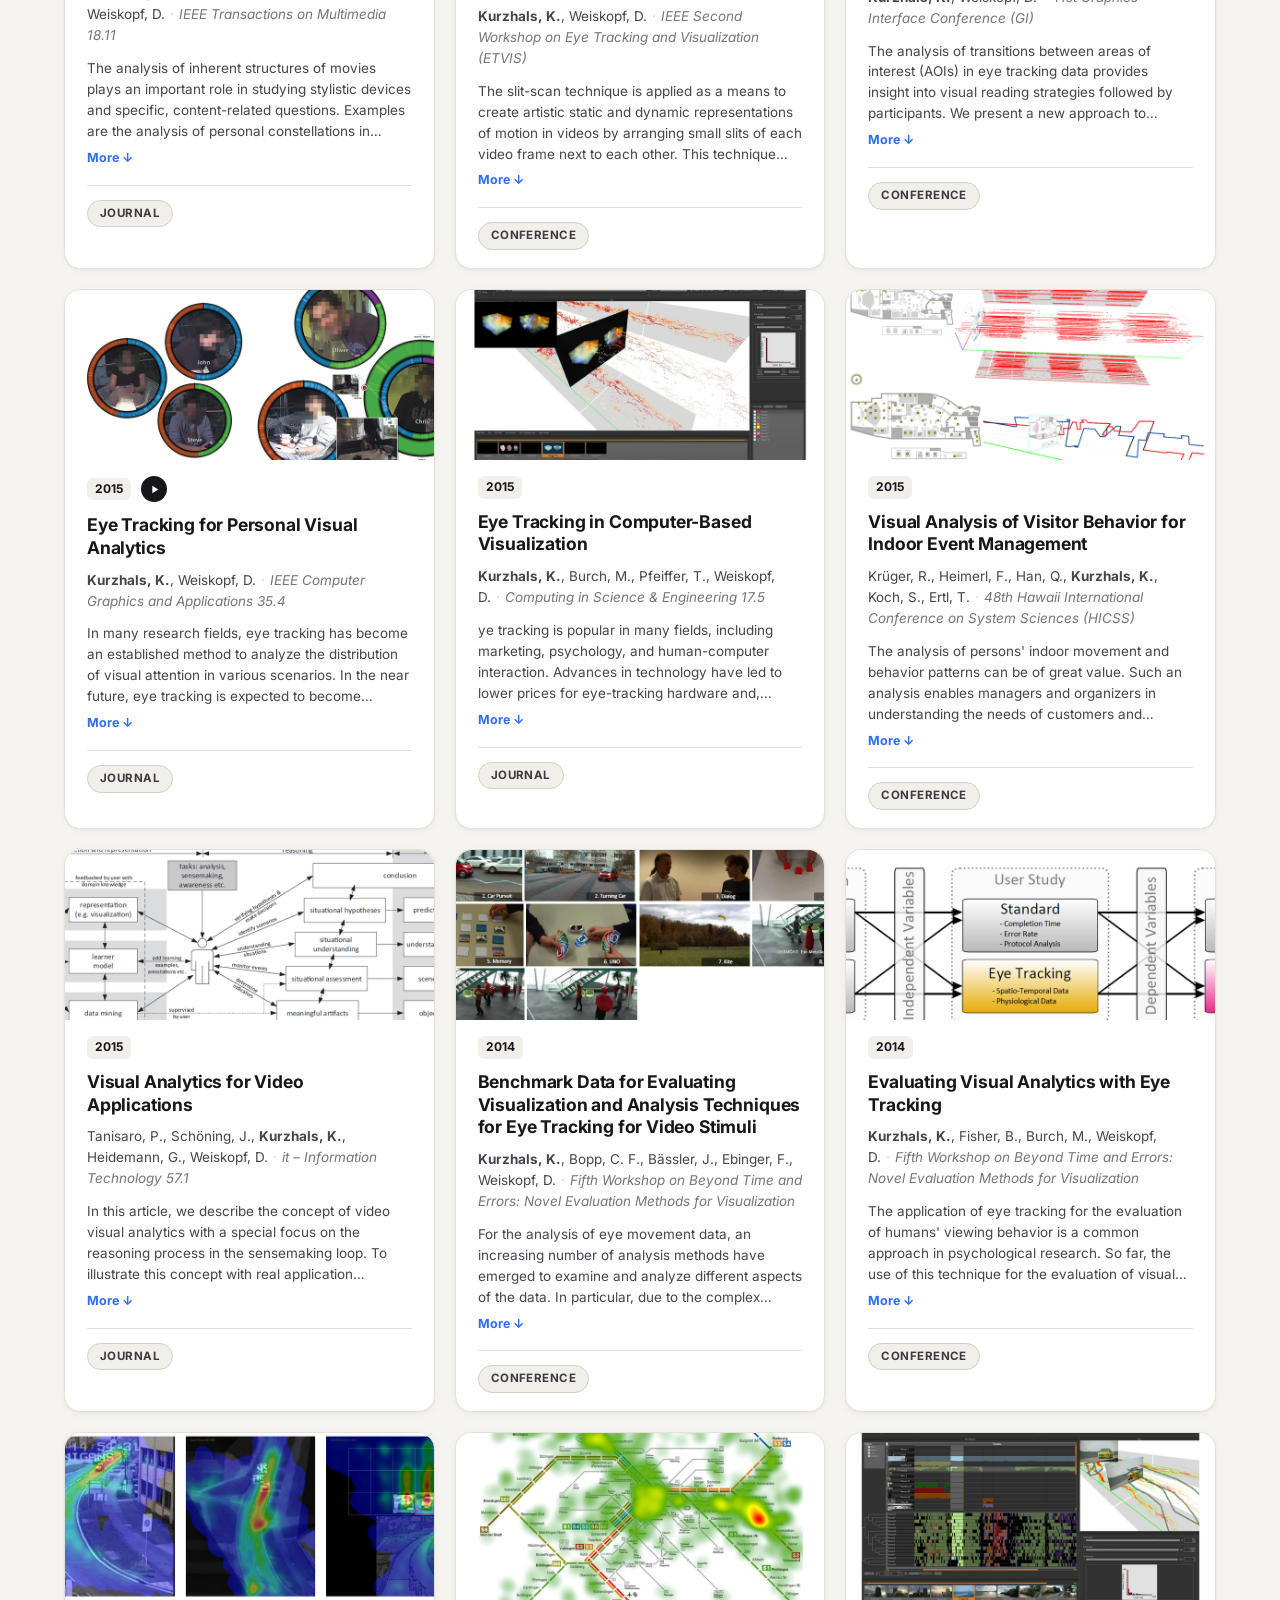
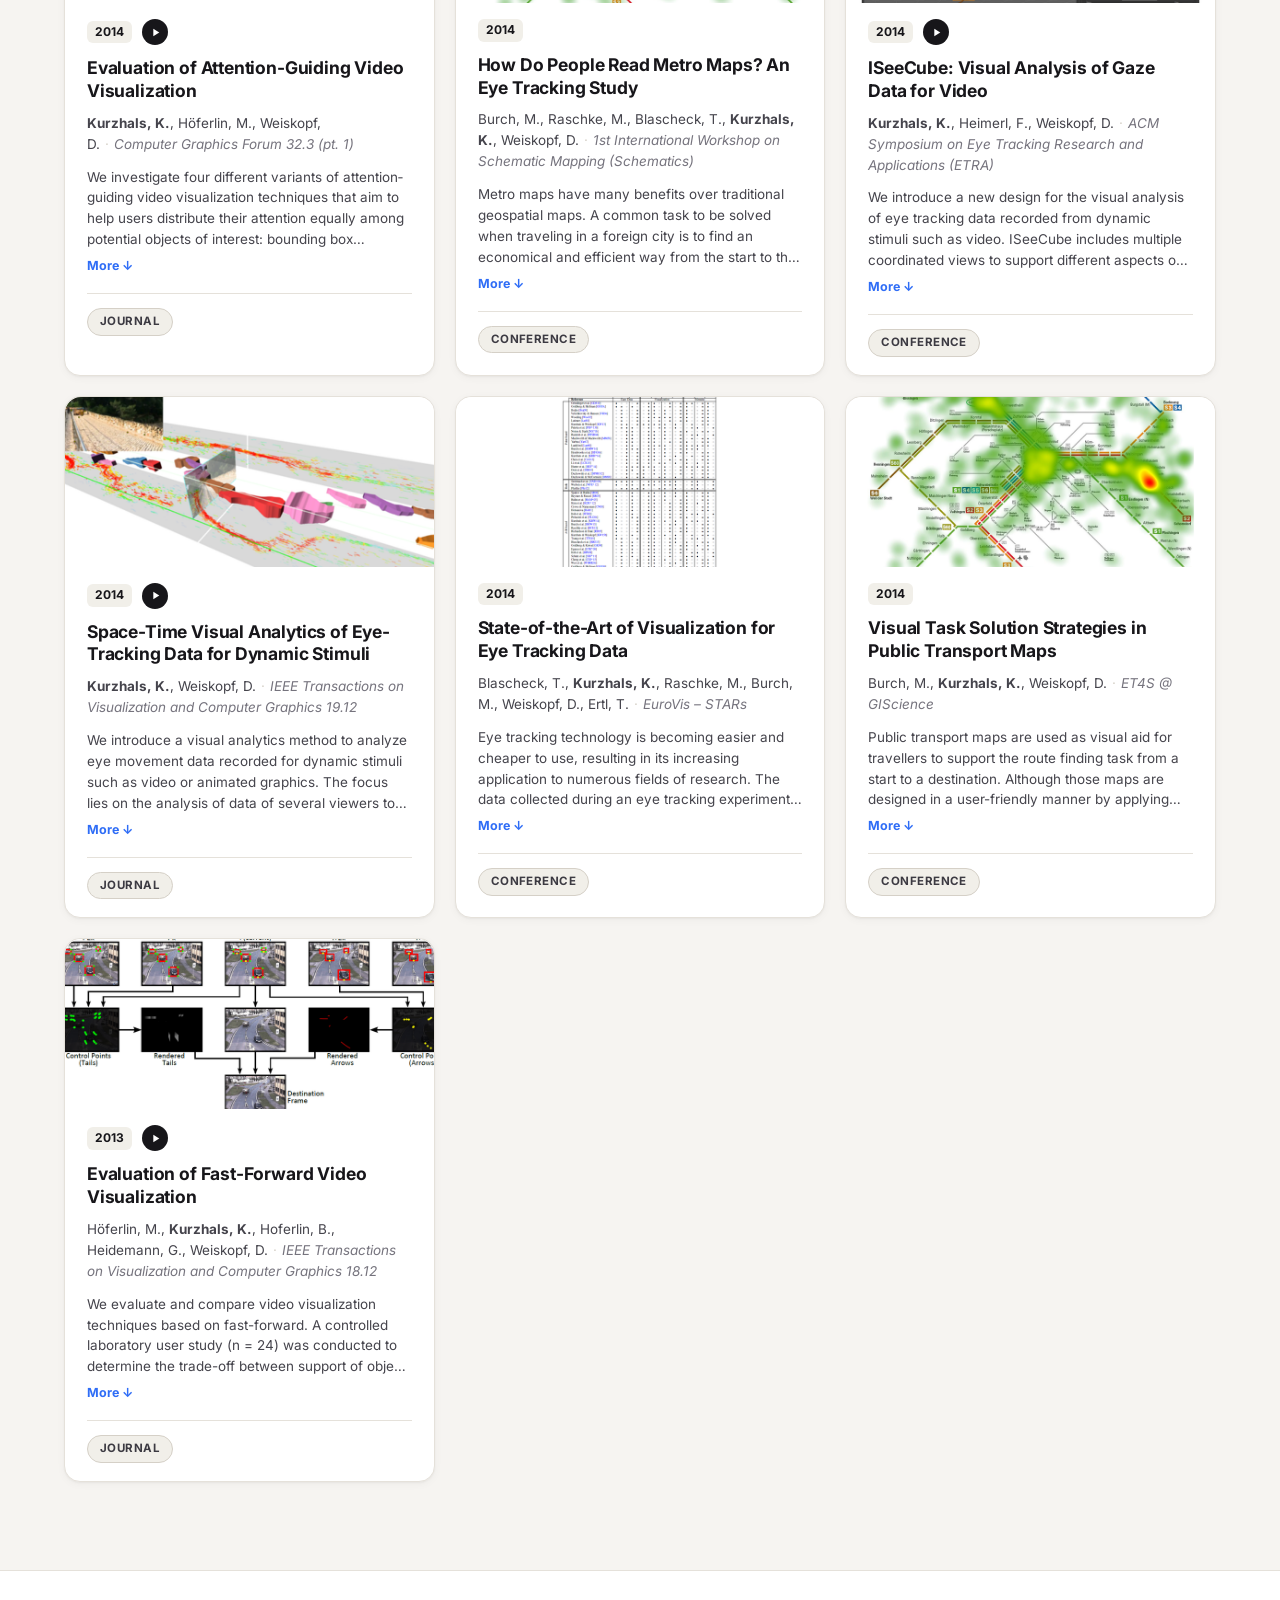
==== commit c27a176f: "Add LinkedIn and Google Scholar contact links" ====
--- a/index.html
+++ b/index.html
@@ -65,11 +65,11 @@
               <svg viewBox="0 0 24 24" aria-hidden="true"><path d="M12 0C5.373 0 0 5.373 0 12s5.373 12 12 12 12-5.373 12-12S18.627 0 12 0ZM8.13 17.45H6.55V7.07h1.58v10.38ZM7.34 5.87a.96.96 0 1 1 0 1.92.96.96 0 0 1 0-1.92ZM17.58 17.45h-1.57v-5.1c0-1.2-.02-2.75-1.68-2.75-1.68 0-1.94 1.31-1.94 2.68v5.17h-1.56V7.07h1.5v1.44h.05c.21-.4 0.73-1.01 1.51-1.01 1.63 0 3 1.06 3 3.35v6.6h.02Z"/></svg>
               <span>ORCID</span>
             </a>
-            <a class="social" href="https://www.linkedin.com/in/your-profile" target="_blank" rel="noopener" title="LinkedIn" id="linkedin">
+            <a class="social" href="https://www.linkedin.com/in/kuno-kurzhals/" target="_blank" rel="noopener" title="LinkedIn" id="linkedin">
               <svg viewBox="0 0 24 24" aria-hidden="true"><path d="M4.98 3.5C4.98 4.88 3.87 6 2.5 6S0 4.88 0 3.5 1.12 1 2.5 1s2.48 1.12 2.48 2.5ZM.5 8h4V23h-4V8Zm7.5 0h3.8v2.05h.05c.53-1 1.82-2.05 3.75-2.05 4.01 0 4.75 2.64 4.75 6.07V23h-4v-7.9c0-1.88-.03-4.3-2.62-4.3-2.62 0-3.02 2.05-3.02 4.17V23H8V8Z"/></svg>
               <span>LinkedIn</span>
             </a>
-            <a class="social" href="https://scholar.google.com/citations?user=your-profile" target="_blank" rel="noopener" title="Google Scholar" id="scholar">
+            <a class="social" href="https://scholar.google.de/citations?user=jqCyEY4AAAAJ&hl=de&oi=ao" target="_blank" rel="noopener" title="Google Scholar" id="scholar">
               <svg viewBox="0 0 24 24" aria-hidden="true"><path d="M12 3 1 9l4.5 2.6v4.2L12 21l6.5-5.2v-4.2L23 9 12 3Zm0 2.7 7.5 4.3-2.6 1.5L12 8.7l-4.9 2.8-2.6-1.5L12 5.7ZM8 13.4v-2.1l4 2.3 4-2.3v2.1l-4 3.2-4-3.2Z"/></svg>
               <span>Scholar</span>
             </a>
@@ -114,8 +114,8 @@
       <ul class="footer-links">
         <li><a href="mailto:kuno.kurzhals@visus.uni-stuttgart.de">E-Mail</a></li>
         <li><a href="https://orcid.org/0000-0003-4919-4582" target="_blank" rel="noopener">ORCID</a></li>
-        <li><a href="https://www.linkedin.com/in/your-profile" target="_blank" rel="noopener">LinkedIn</a></li>
-        <li><a href="https://scholar.google.com/citations?user=your-profile" target="_blank" rel="noopener">Scholar</a></li>
+        <li><a href="https://www.linkedin.com/in/kuno-kurzhals/" target="_blank" rel="noopener">LinkedIn</a></li>
+        <li><a href="https://scholar.google.de/citations?user=jqCyEY4AAAAJ&hl=de&oi=ao" target="_blank" rel="noopener">Scholar</a></li>
         <li><a href="https://www.visus.uni-stuttgart.de/en/team/Kurzhals/" target="_blank" rel="noopener">VISUS</a></li>
       </ul>
     </div>
--- a/css/style.css
+++ b/css/style.css
@@ -418,12 +418,6 @@
   border-top: 1px solid var(--line);
 }
 
-.card-foot-right {
-  display: inline-flex;
-  align-items: center;
-  gap: 10px;
-}
-
 .card-video {
   display: inline-flex;
   align-items: center;
@@ -508,16 +502,6 @@
   color: var(--pill-ink);
 }
 
-.card-link {
-  font-size: 13px;
-  font-weight: 700;
-  color: var(--accent);
-  text-decoration: none;
-  white-space: nowrap;
-}
-
-.card-link:hover { text-decoration: underline; }
-
 /* empty state */
 
 .empty {
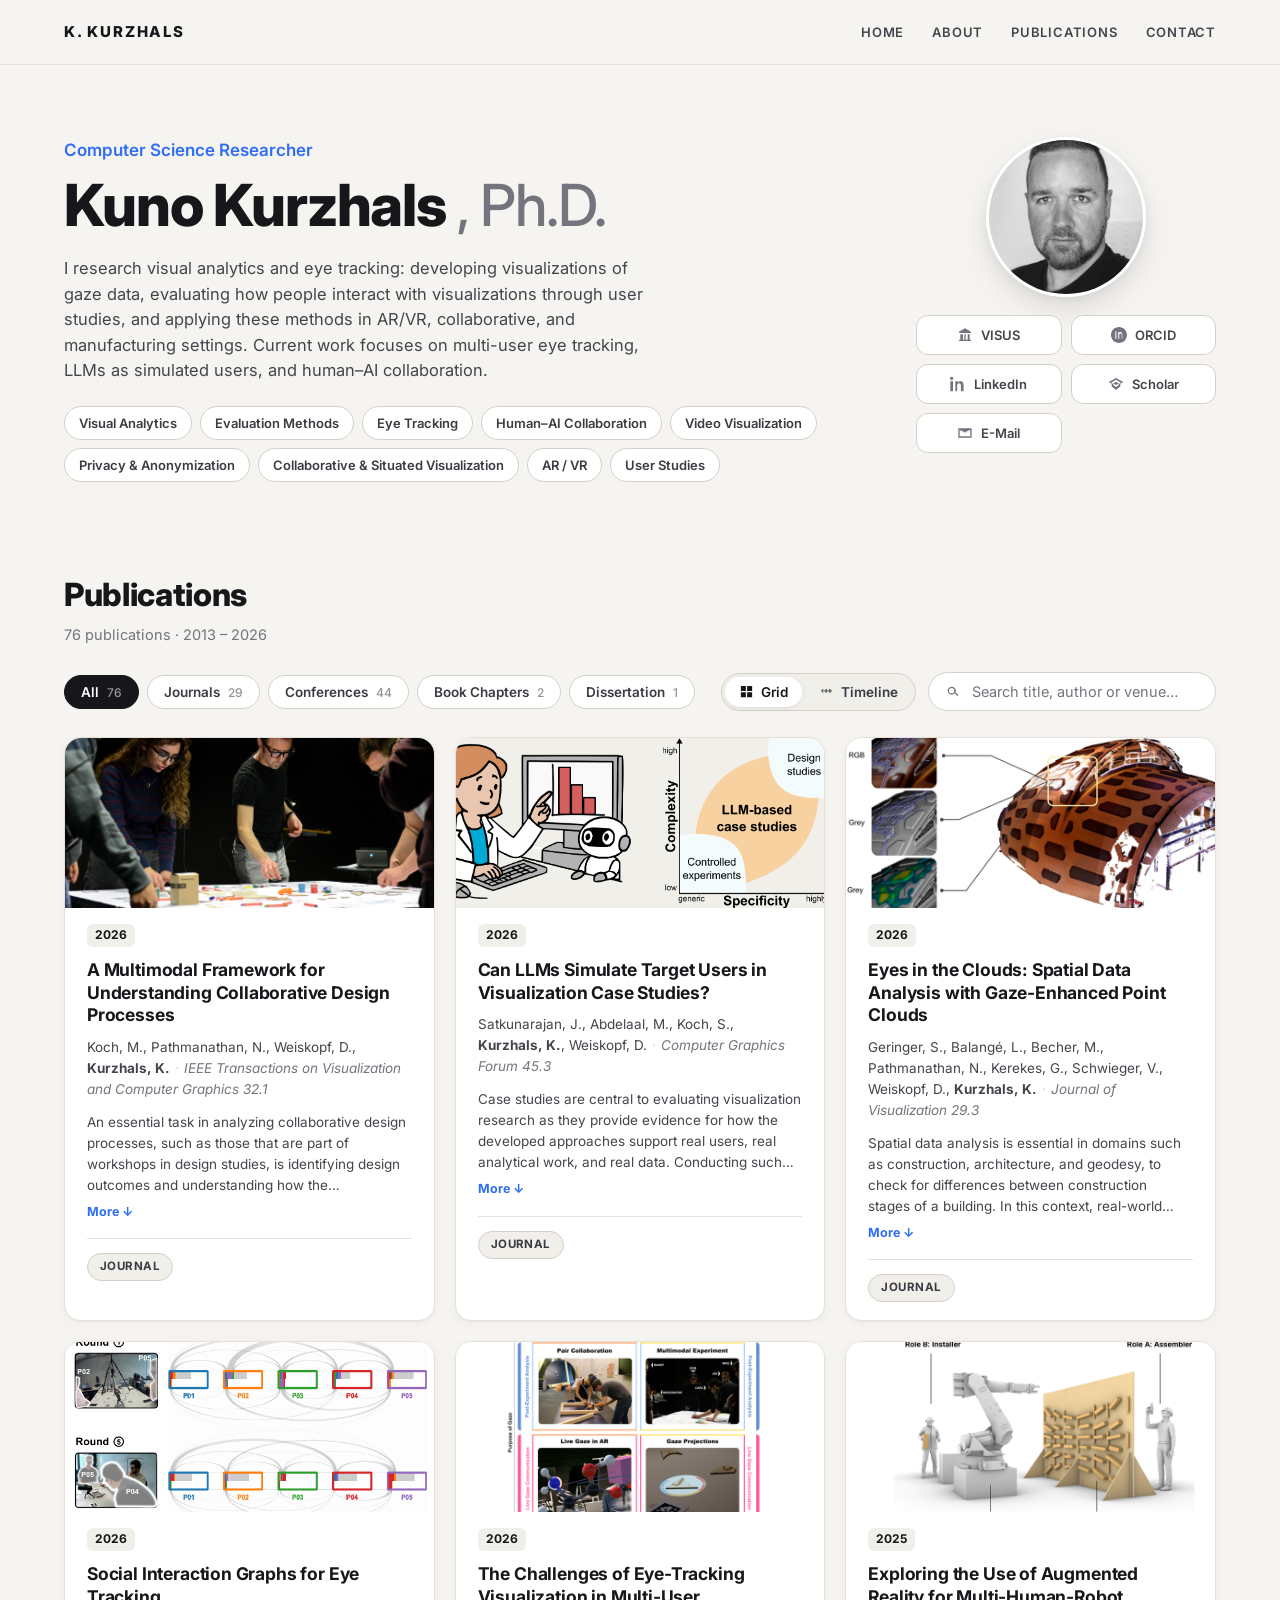
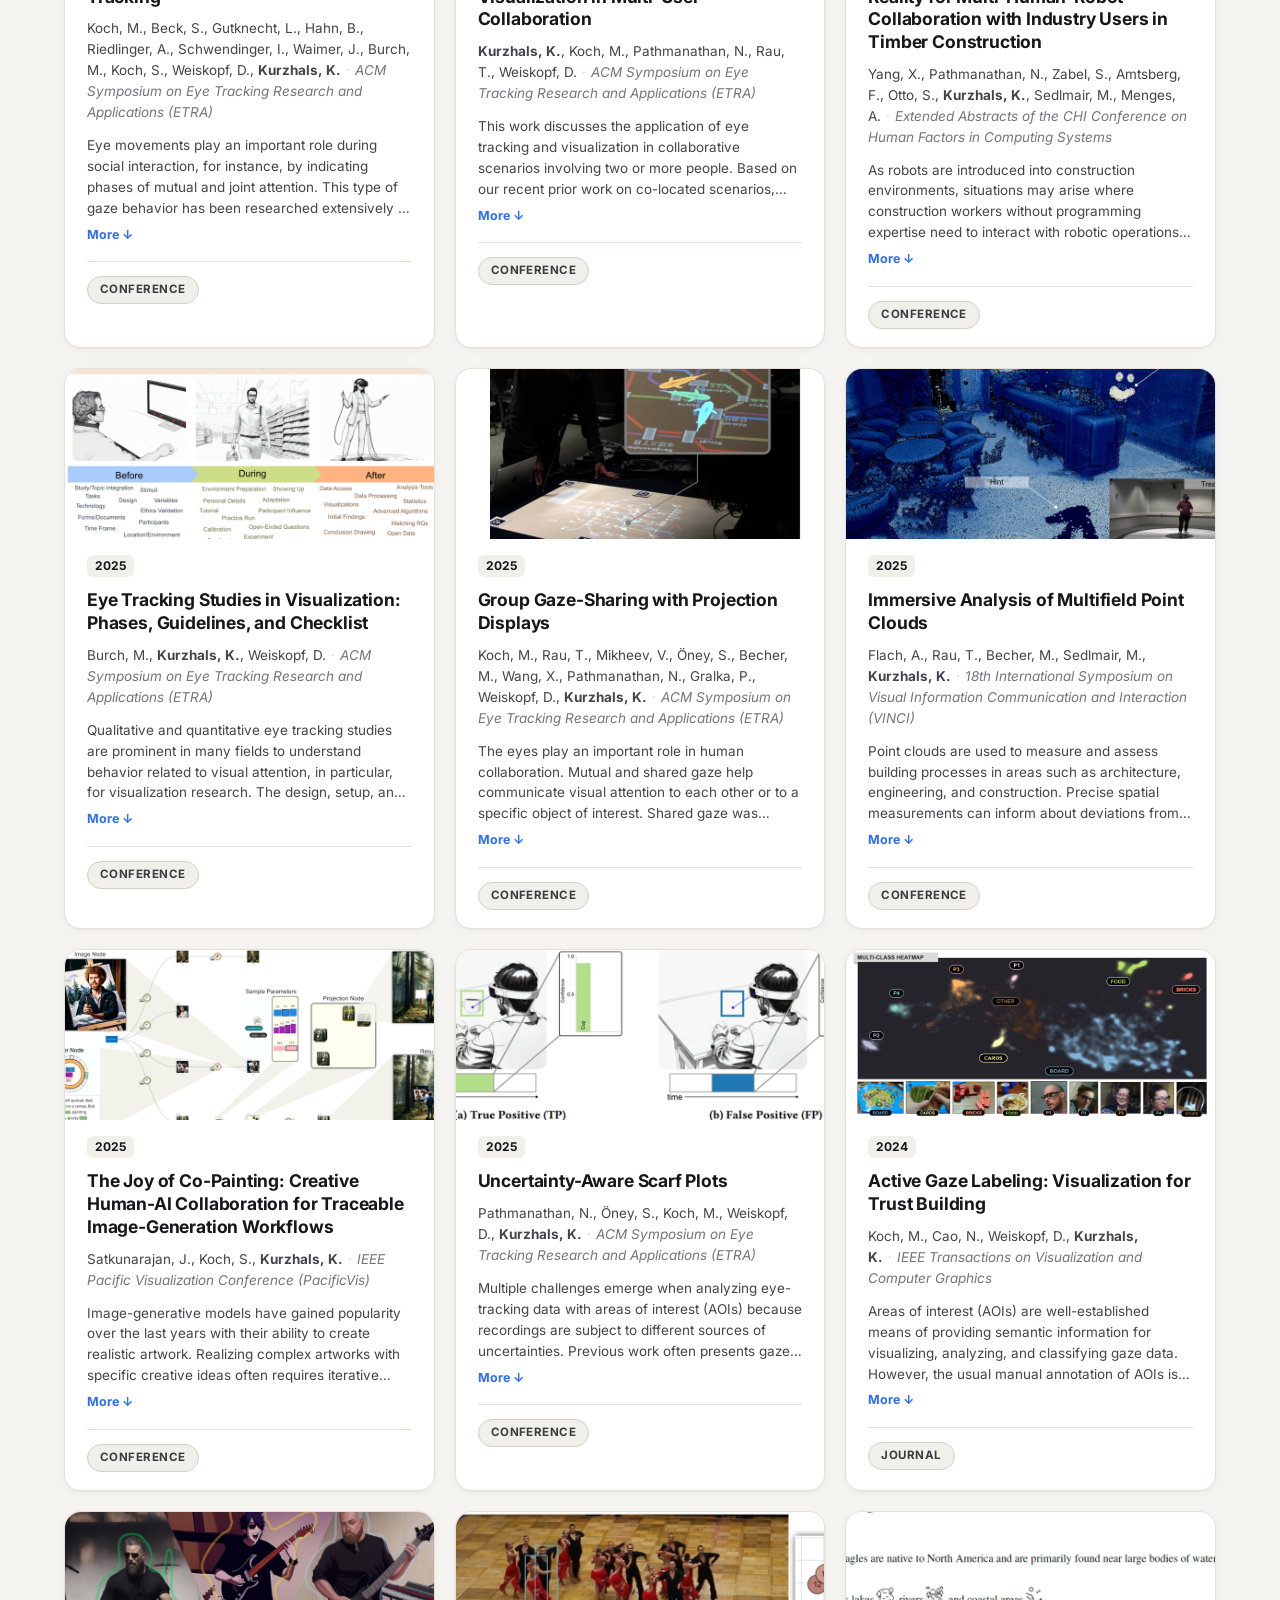
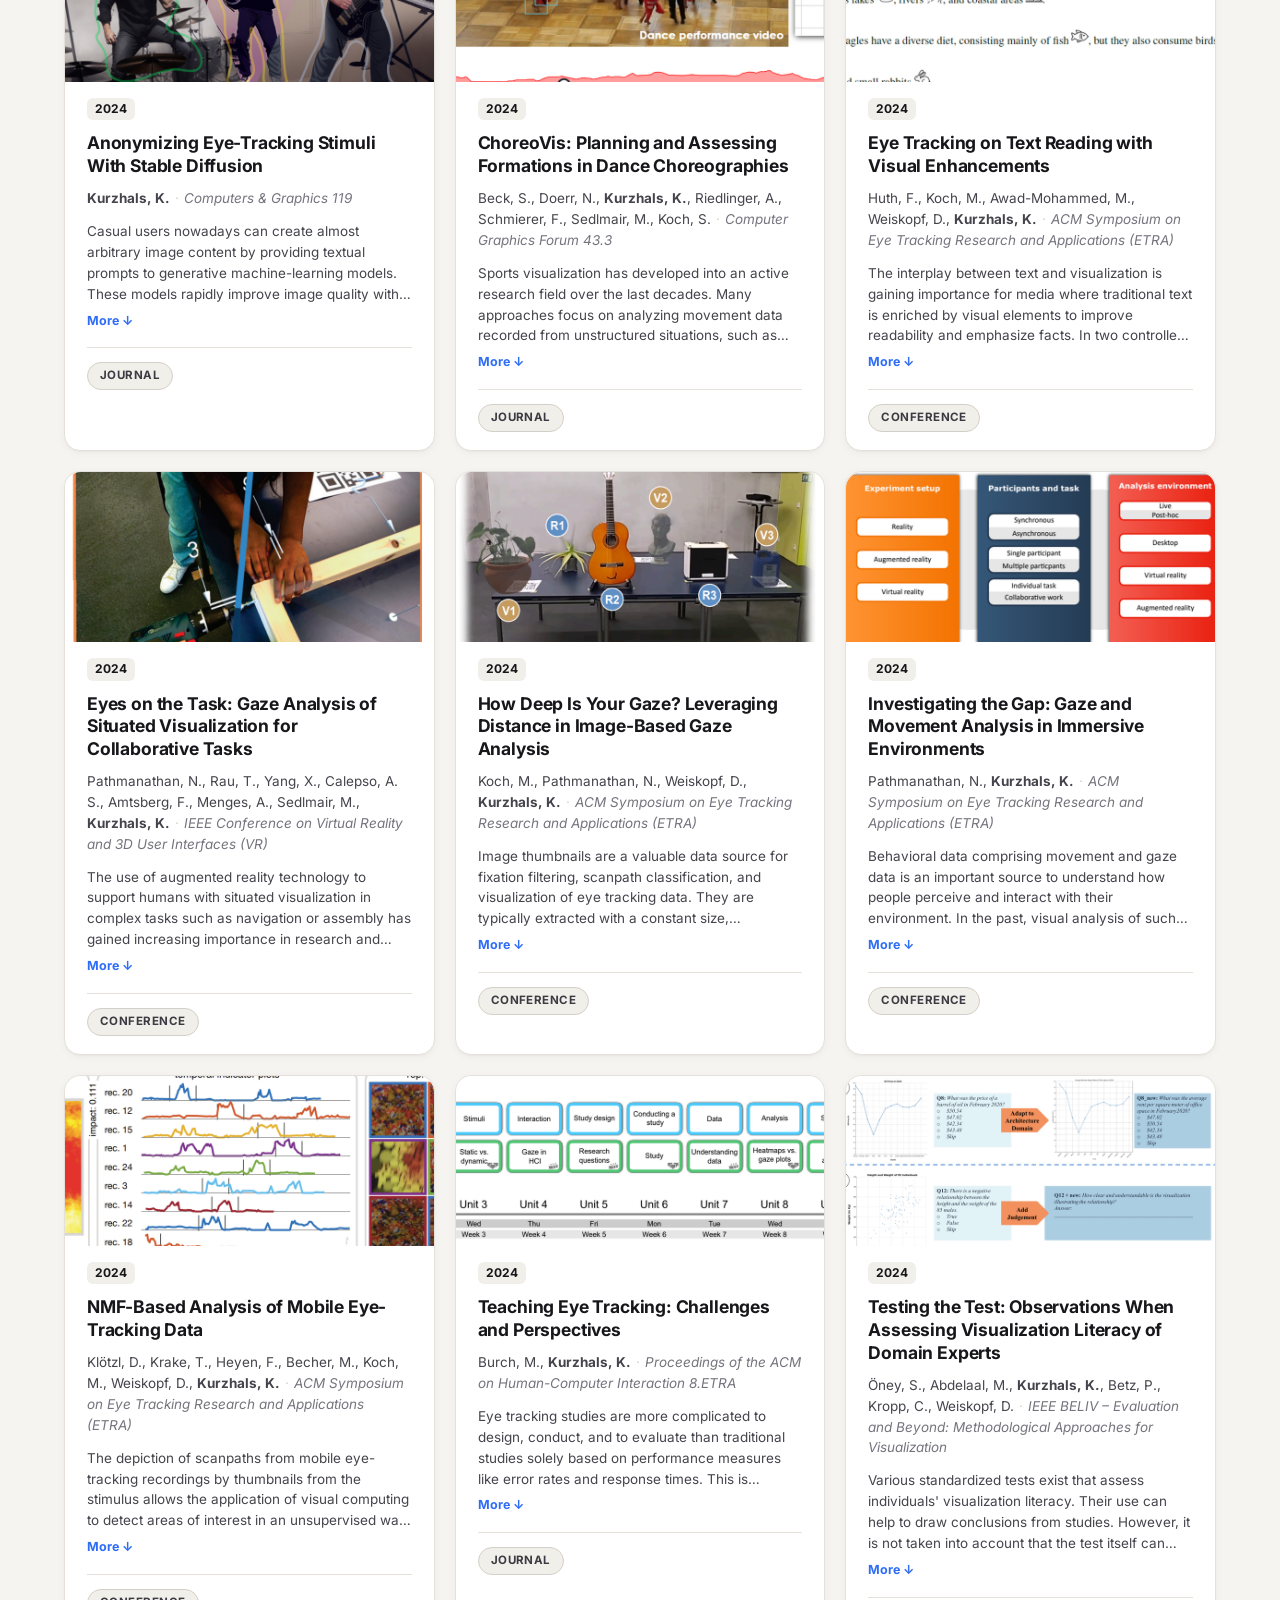
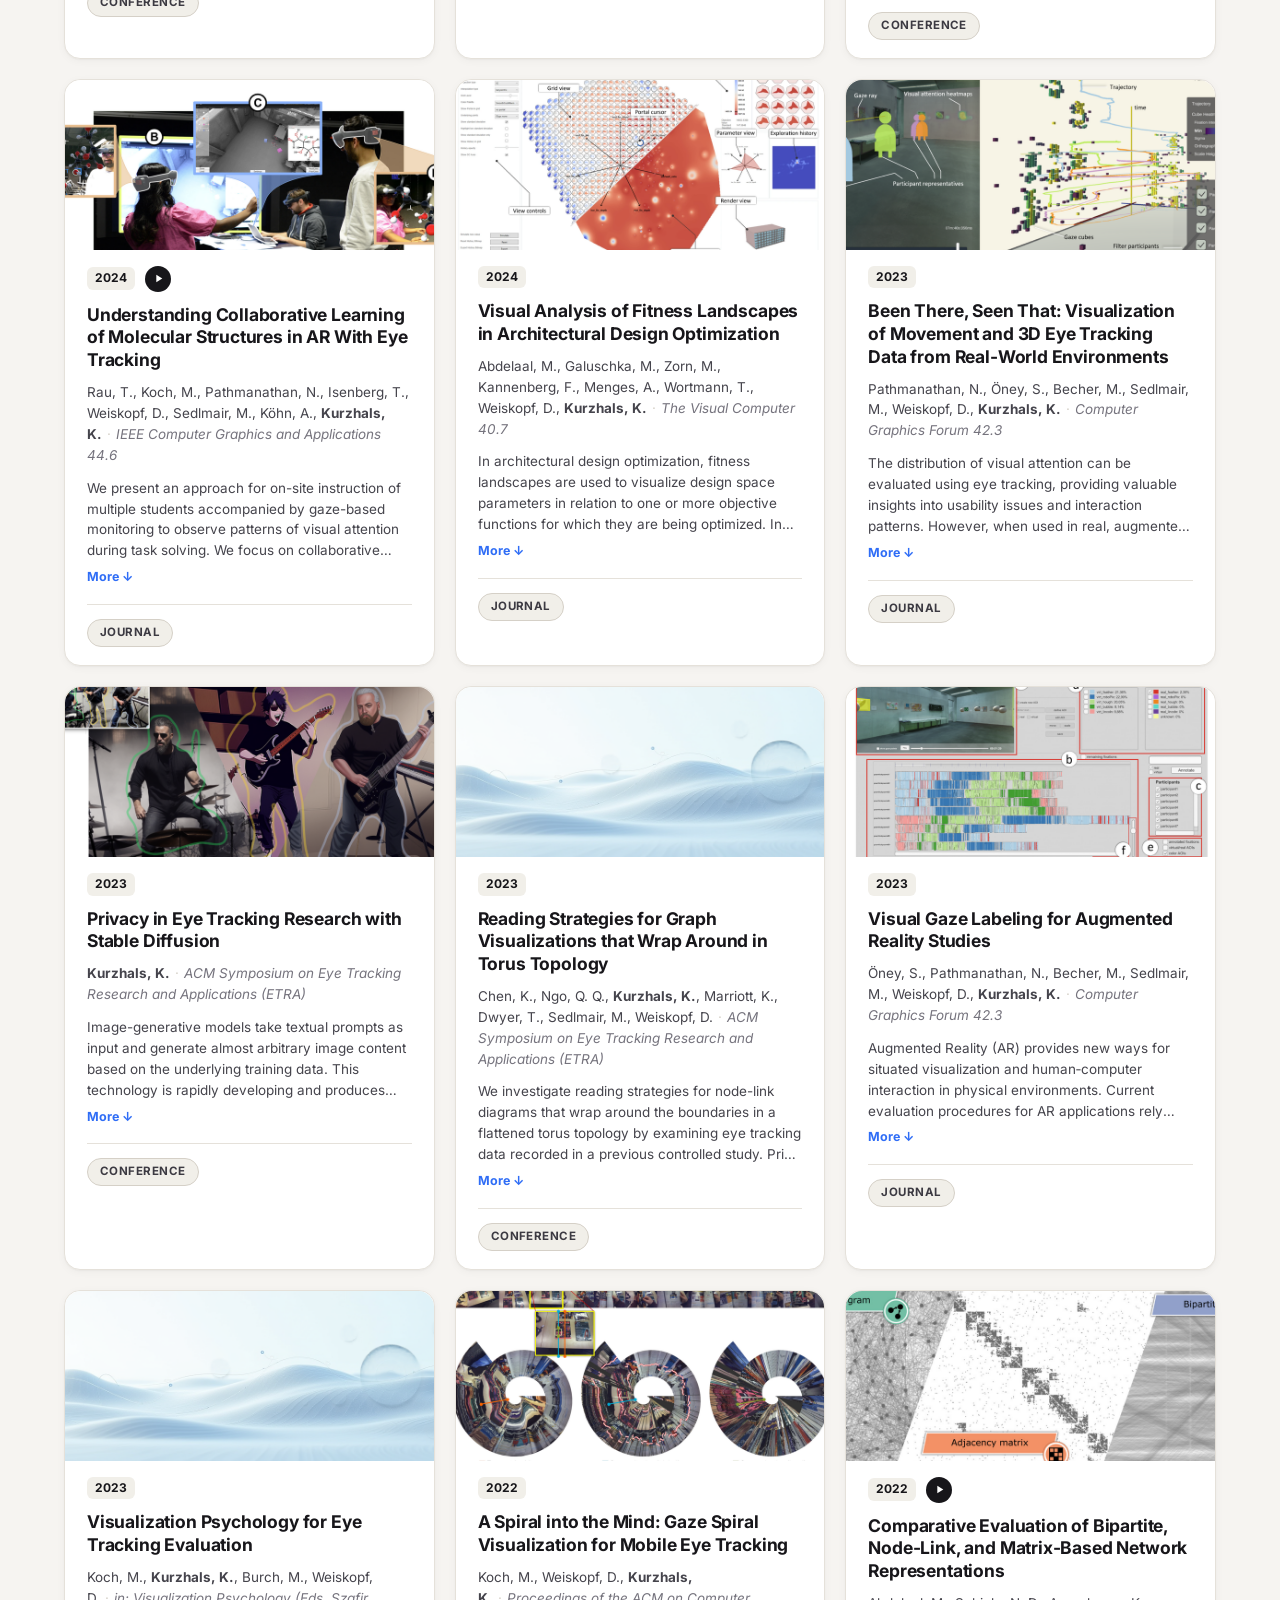
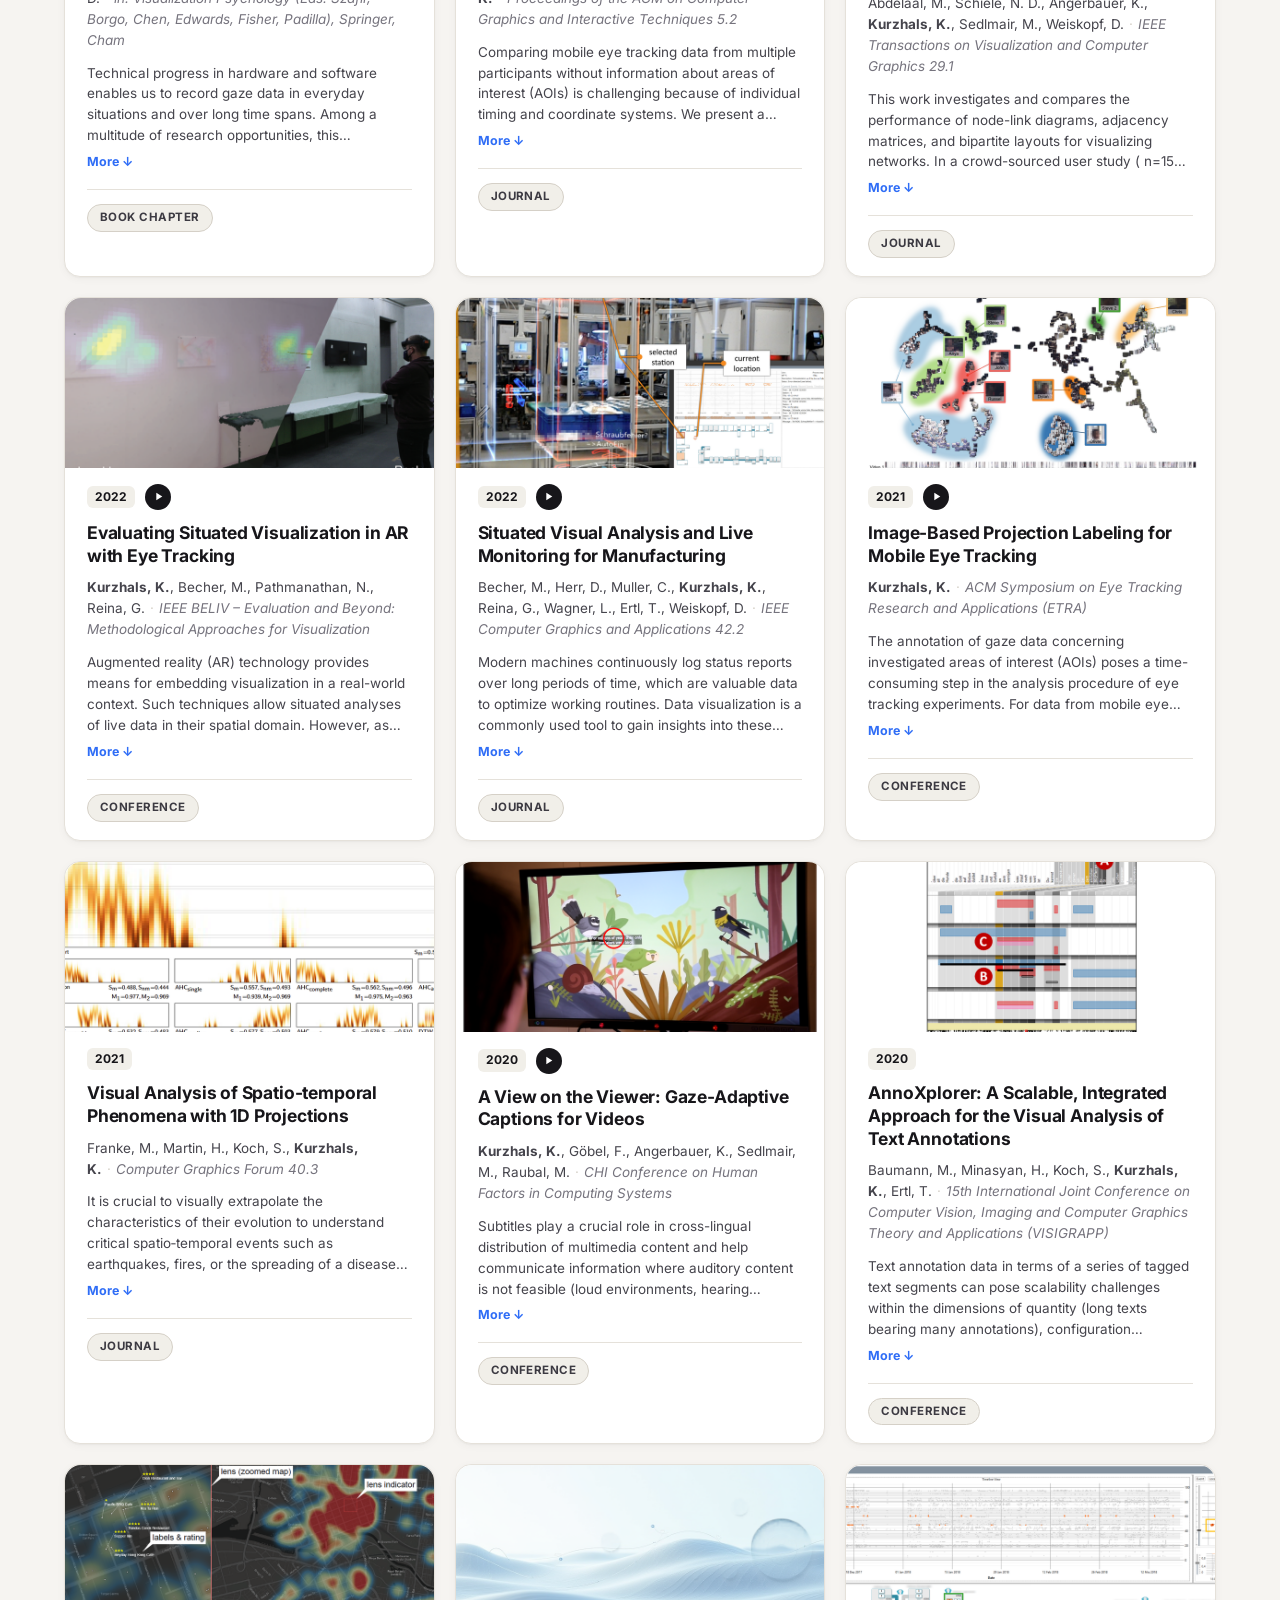
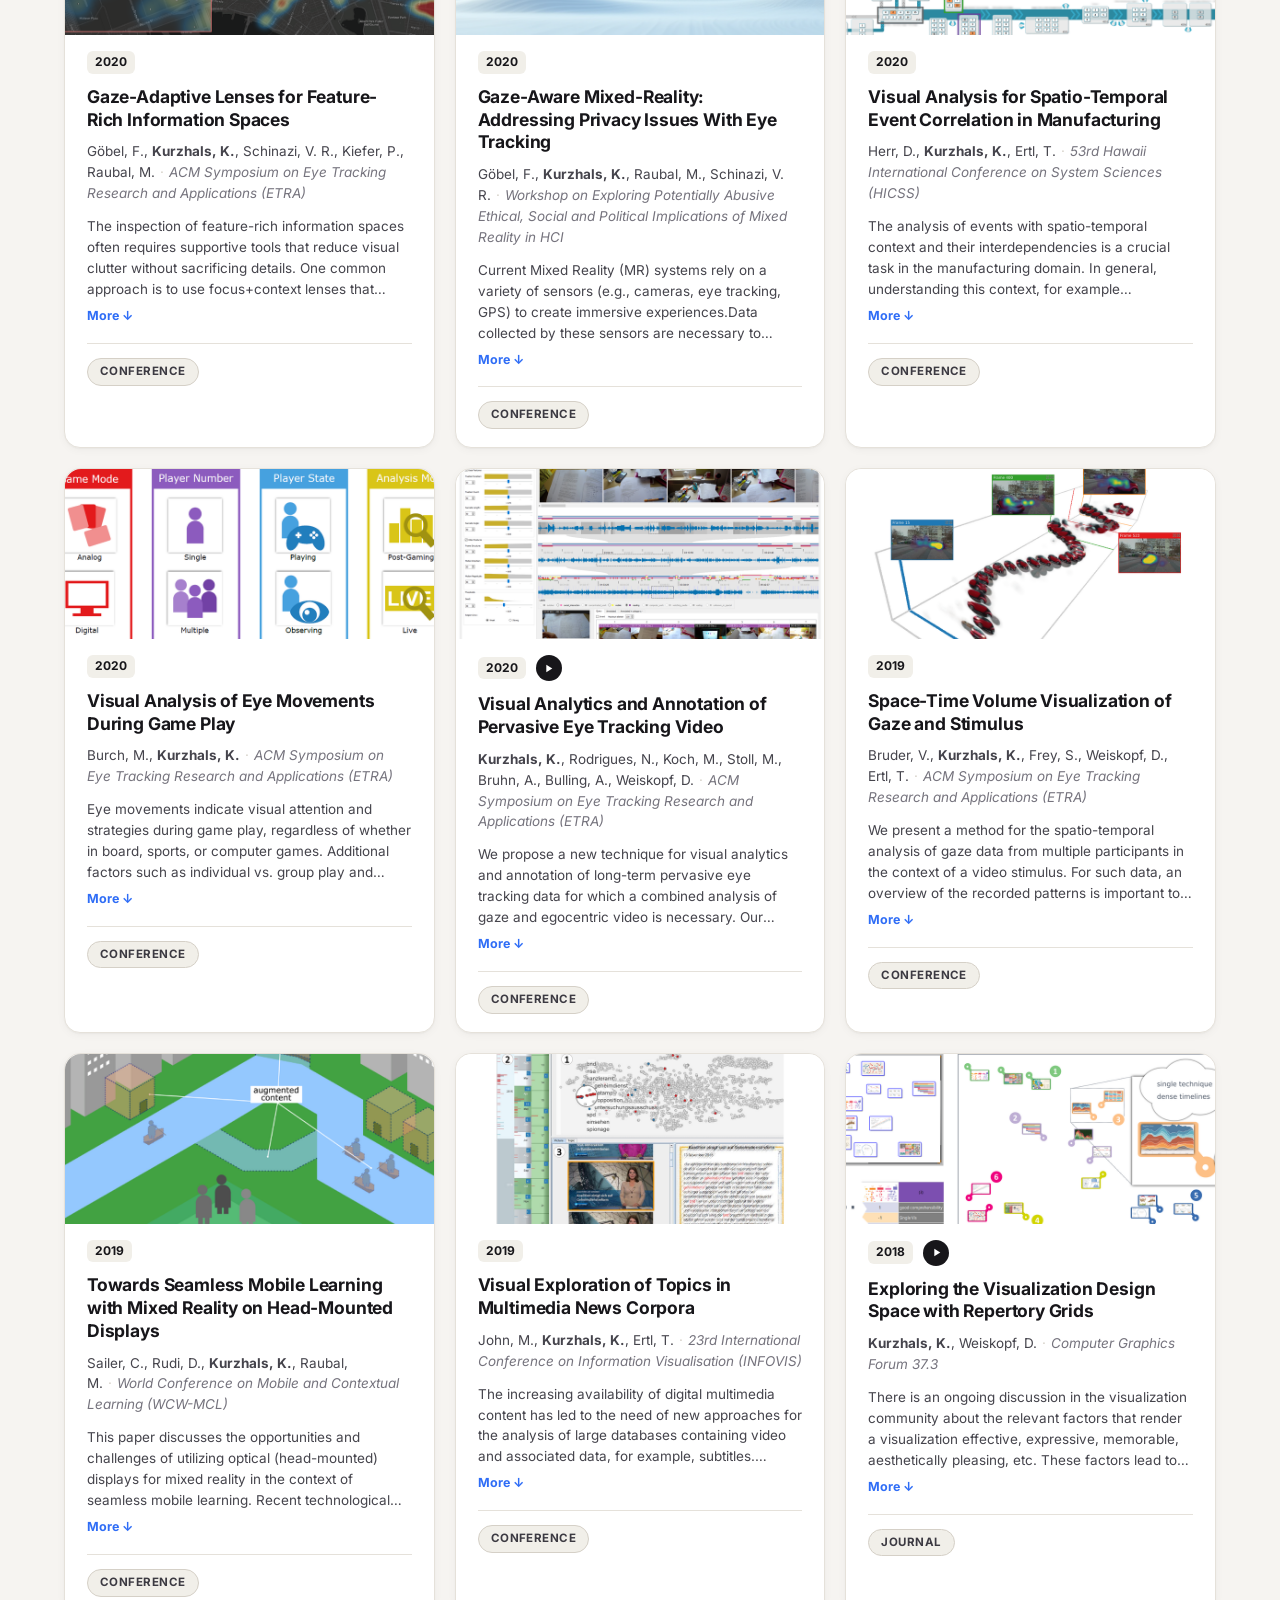
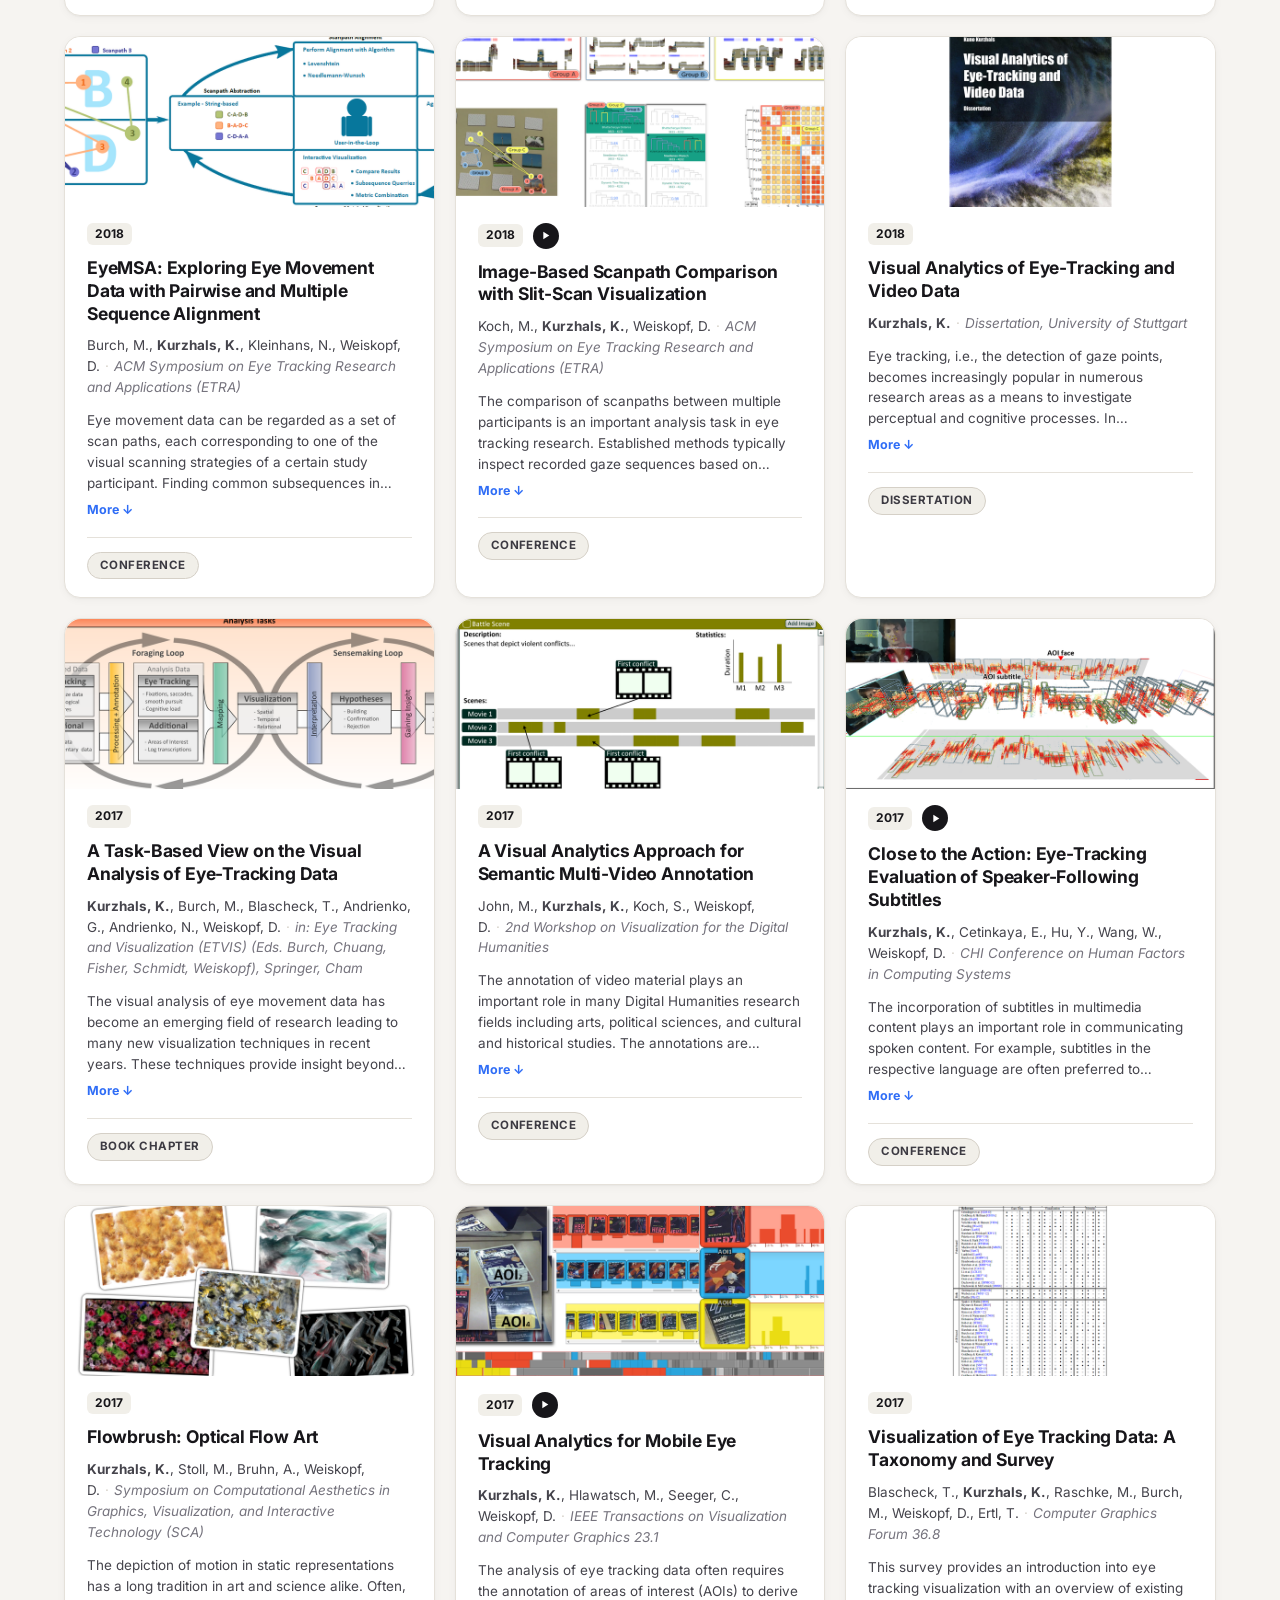
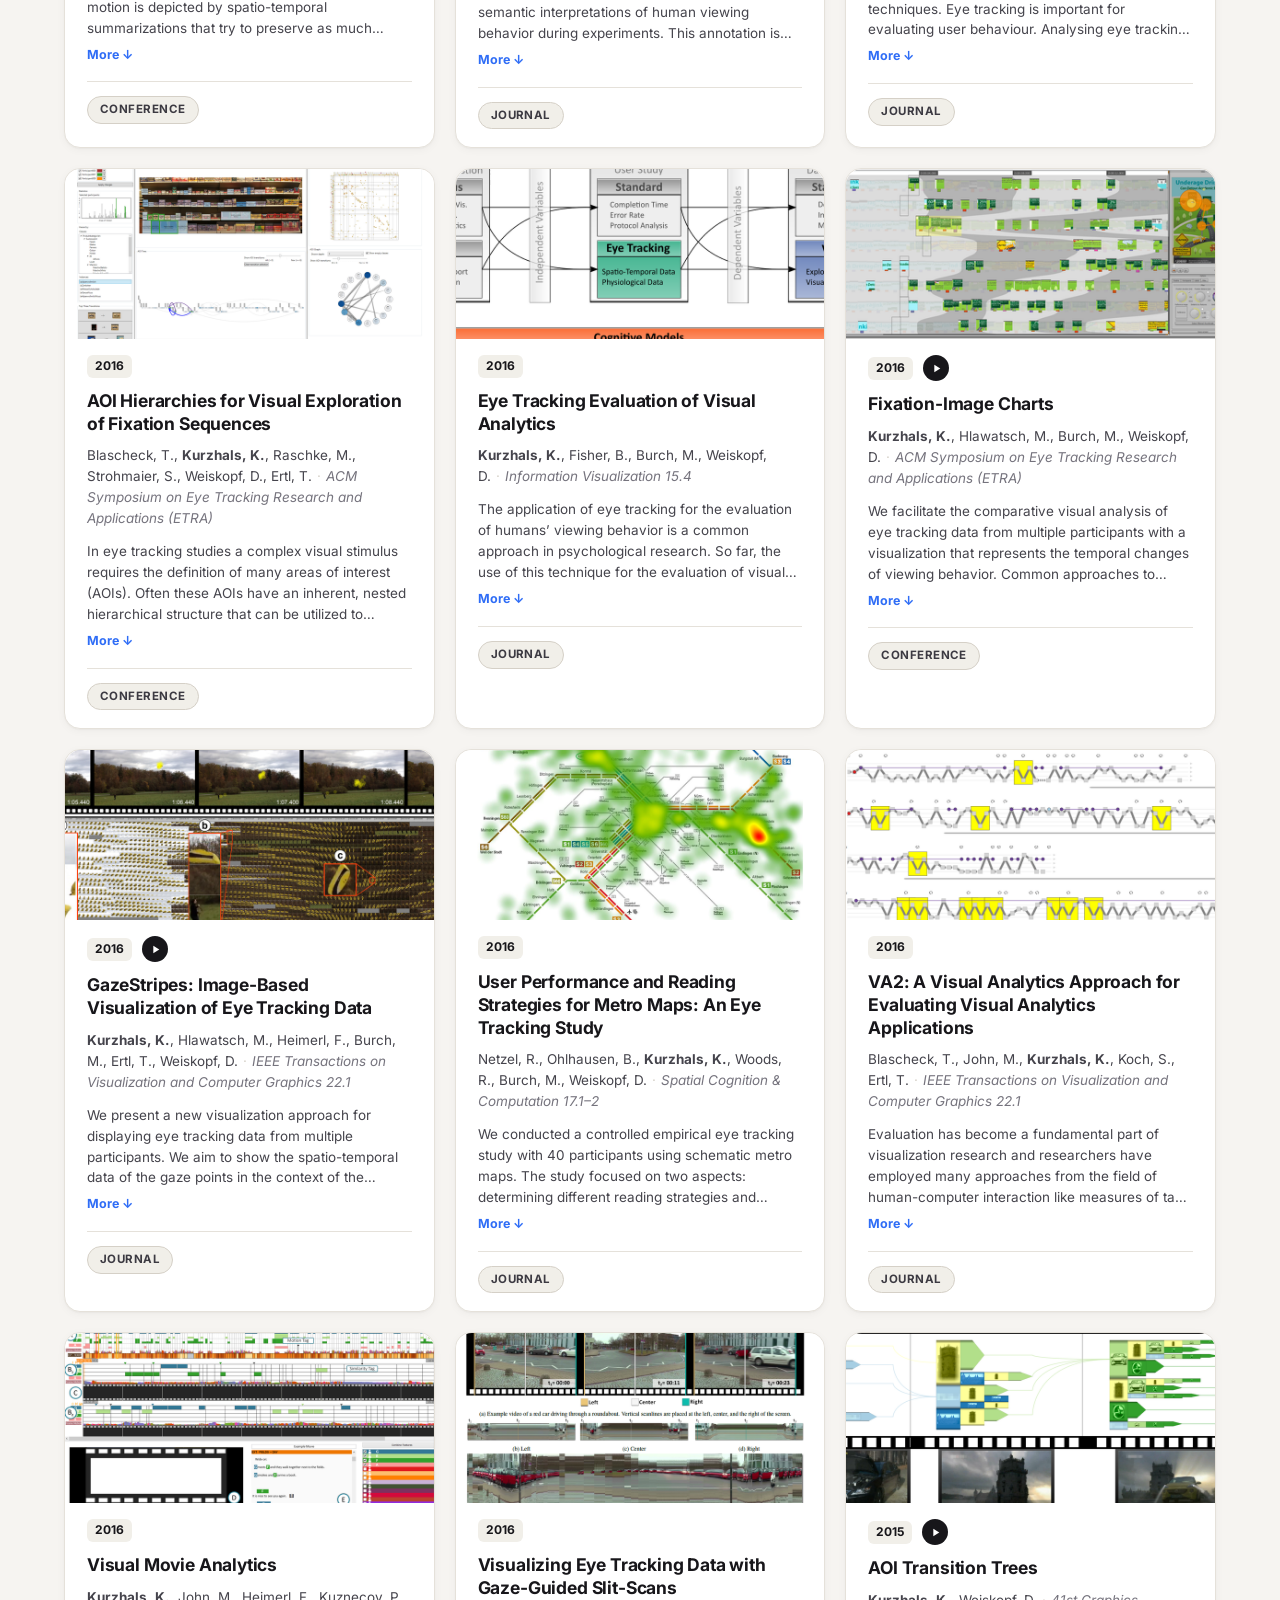
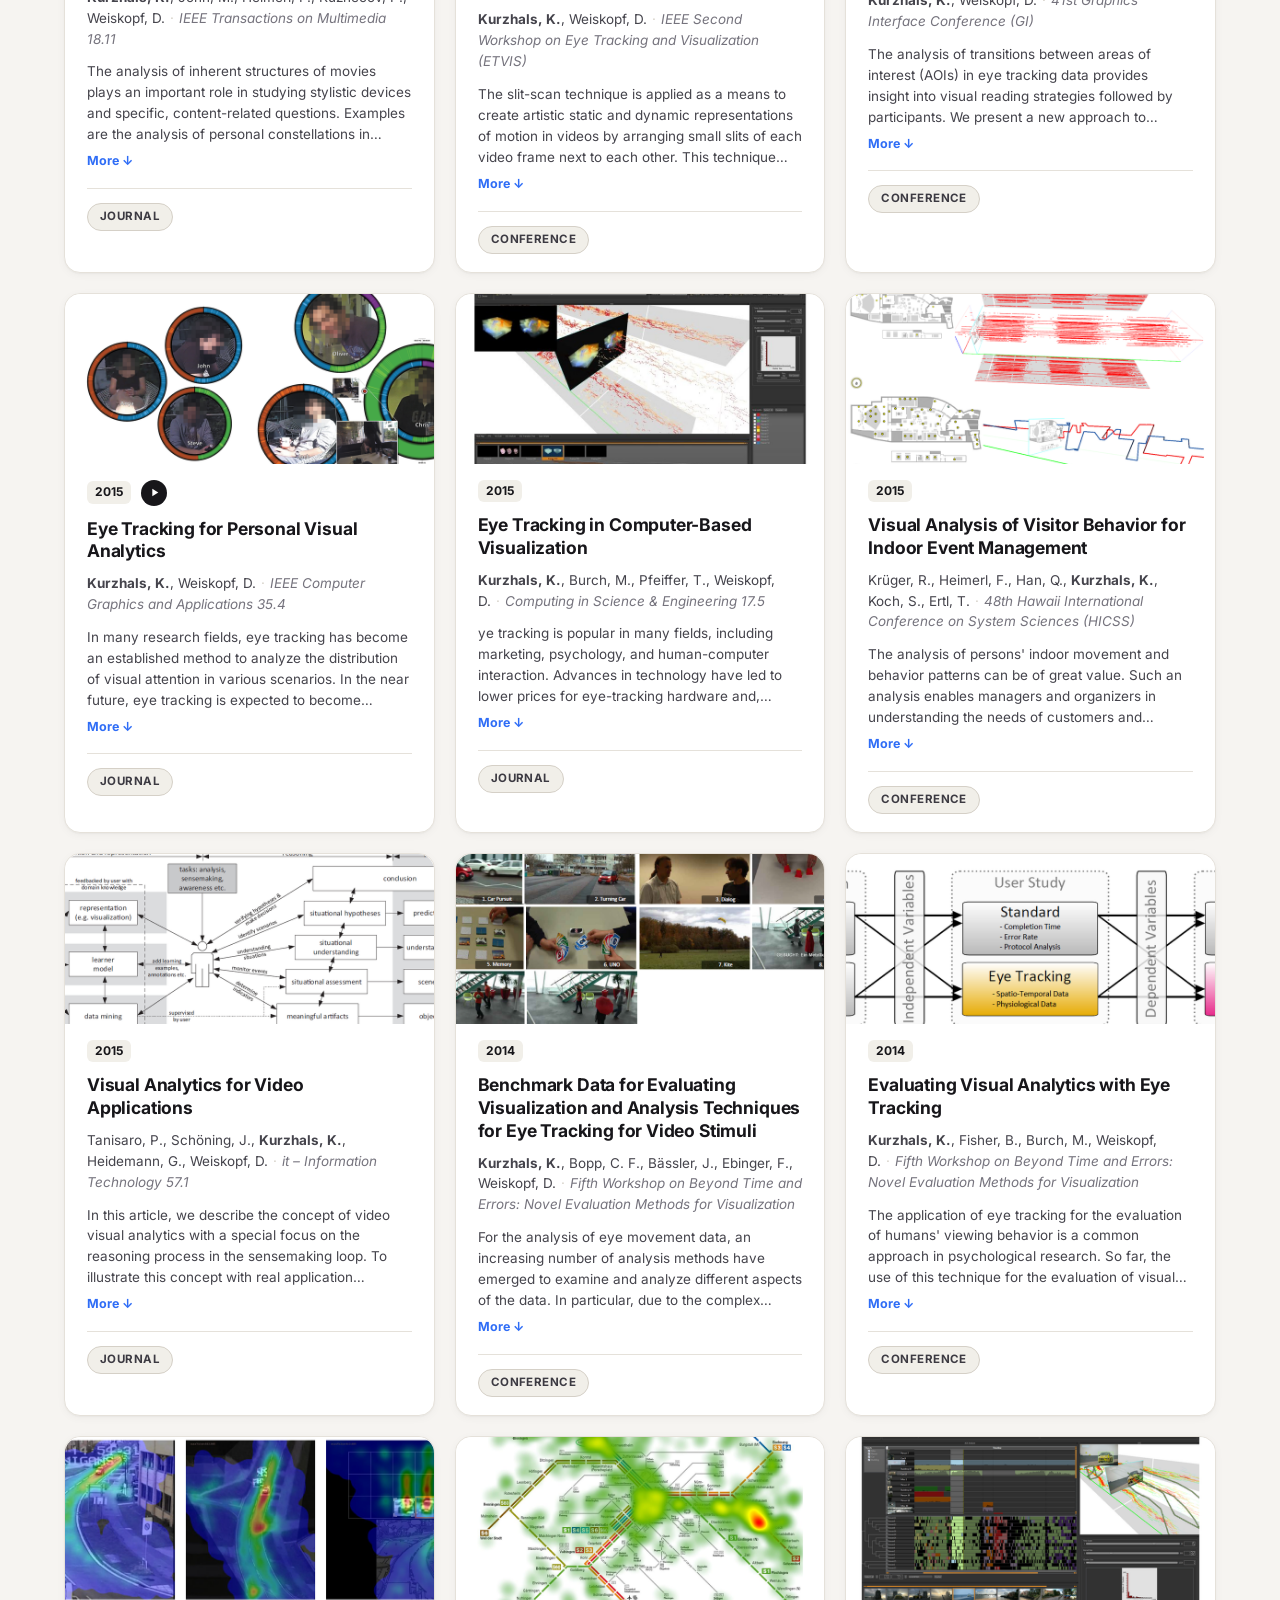
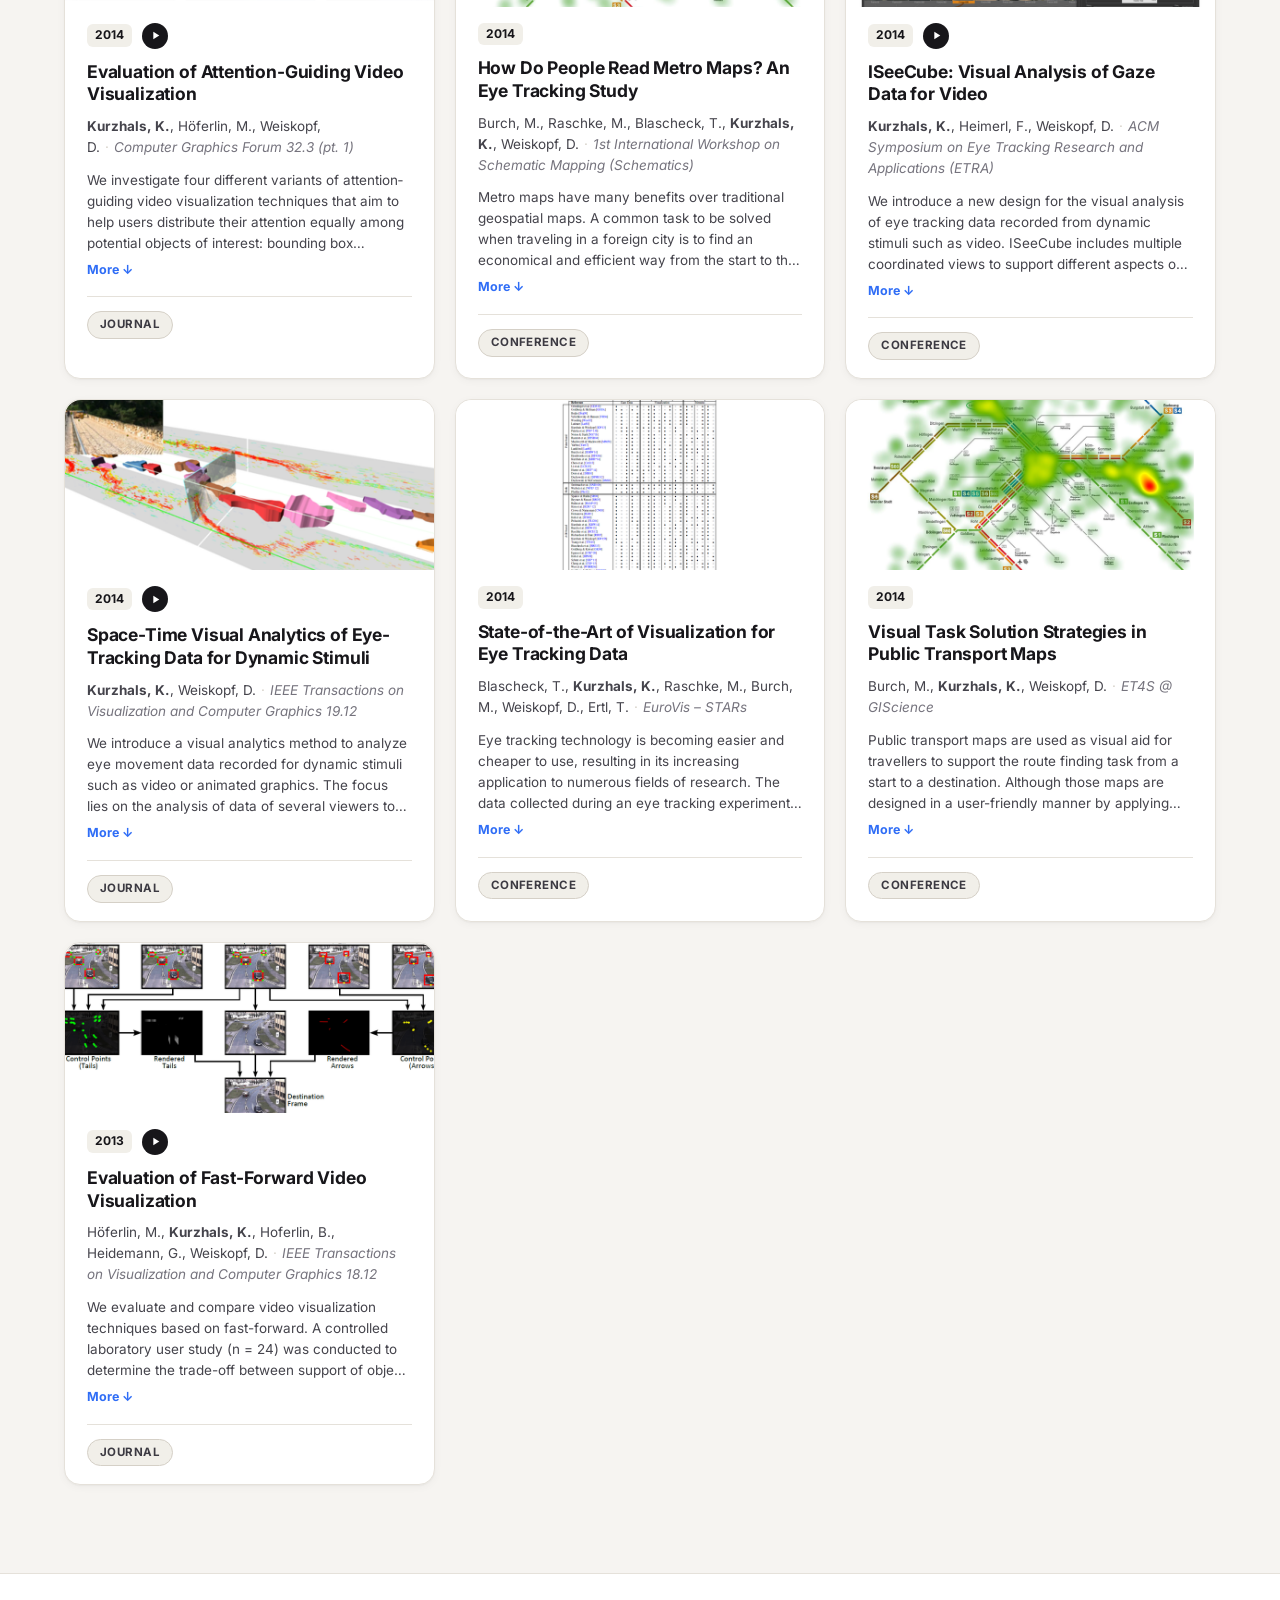
==== commit e6501374: "Add grid/timeline view toggle for publications - Grid/Timeline segmented control in the publications" ====
--- a/index.html
+++ b/index.html
@@ -92,13 +92,30 @@
 
         <div class="toolbar">
           <div class="filters" id="filters" role="group" aria-label="Filter publications"></div>
-          <label class="search">
-            <svg viewBox="0 0 24 24" aria-hidden="true"><path d="M10 4a6 6 0 104.47 10.03l4.24 4.24 1.42-1.42-4.25-4.24A6 6 0 0010 4zm0 2a4 4 0 110 8 4 4 0 010-8z"/></svg>
-            <input type="search" id="search-input" placeholder="Search title, author or venue…" autocomplete="off" />
-          </label>
+          <div class="toolbar-right">
+            <div class="view-toggle" role="group" aria-label="View mode">
+              <button type="button" class="view-btn active" data-view="grid" aria-pressed="true">
+                <svg viewBox="0 0 24 24" aria-hidden="true"><path d="M3 3h8v8H3zM13 3h8v8h-8zM3 13h8v8H3zM13 13h8v8h-8z"/></svg>
+                <span>Grid</span>
+              </button>
+              <button type="button" class="view-btn" data-view="timeline" aria-pressed="false">
+                <svg viewBox="0 0 24 24" aria-hidden="true"><path d="M3 11h2.5v2H3zM8 11h2.5v2H8zM13.5 11H16v2h-2.5zM18 11h3v2h-3zM5 9h2v6H5zM10.5 9H13v6h-2.5zM16 9h2.5v6H16z" transform="translate(0 -1)"/></svg>
+                <span>Timeline</span>
+              </button>
+            </div>
+            <label class="search">
+              <svg viewBox="0 0 24 24" aria-hidden="true"><path d="M10 4a6 6 0 104.47 10.03l4.24 4.24 1.42-1.42-4.25-4.24A6 6 0 0010 4zm0 2a4 4 0 110 8 4 4 0 010-8z"/></svg>
+              <input type="search" id="search-input" placeholder="Search title, author or venue…" autocomplete="off" />
+            </label>
+          </div>
         </div>
 
-        <div class="grid" id="grid" aria-live="polite"></div>
+        <div class="view" id="view-grid">
+          <div class="grid" id="grid" aria-live="polite"></div>
+        </div>
+        <div class="view" id="view-timeline" hidden>
+          <div class="timeline" id="timeline" aria-live="polite"></div>
+        </div>
         <p class="empty" id="empty" hidden>No publications match your search.</p>
       </div>
     </section>
--- a/css/style.css
+++ b/css/style.css
@@ -287,6 +287,99 @@
 
 .search input::placeholder { color: var(--muted); }
 
+/* view toggle */
+
+.toolbar-right { display: flex; align-items: center; gap: 12px; flex-wrap: wrap; }
+
+.view-toggle {
+  display: inline-flex;
+  padding: 3px;
+  border-radius: 999px;
+  border: 1px solid var(--line-strong);
+  background: var(--pill-bg);
+  gap: 3px;
+}
+
+.view-btn {
+  display: inline-flex;
+  align-items: center;
+  gap: 7px;
+  padding: 7px 14px;
+  border: 0;
+  border-radius: 999px;
+  background: transparent;
+  font-family: inherit;
+  font-size: 13.5px;
+  font-weight: 600;
+  color: var(--pill-ink);
+  cursor: pointer;
+  transition: background 0.18s ease, color 0.18s ease, box-shadow 0.18s ease;
+}
+
+.view-btn svg { width: 15px; height: 15px; fill: currentColor; opacity: 0.75; }
+
+.view-btn:hover { color: var(--ink); }
+
+.view-btn.active {
+  background: var(--surface);
+  color: var(--ink);
+  box-shadow: var(--shadow-sm);
+}
+
+.view-btn.active svg { opacity: 1; }
+
+/* view switching — crossfade + lift */
+
+.view {
+  animation: view-in 0.35s ease both;
+}
+
+@keyframes view-in {
+  from { opacity: 0; transform: translateY(10px); }
+  to   { opacity: 1; transform: translateY(0); }
+}
+
+/* timeline view */
+
+.timeline {
+  display: flex;
+  flex-direction: column;
+  gap: 0;
+}
+
+.tl-year-block {
+  display: grid;
+  grid-template-columns: 76px 1fr;
+  gap: 18px;
+  align-items: start;
+}
+
+.tl-year-label {
+  font-size: 15px;
+  font-weight: 800;
+  letter-spacing: 0.02em;
+  color: var(--ink);
+  padding: 14px 0 0;
+  text-align: right;
+}
+
+.tl-lane {
+  display: flex;
+  gap: 16px;
+  overflow-x: auto;
+  padding: 6px 4px 18px;
+  scroll-snap-type: x proximity;
+  scrollbar-width: thin;
+  scrollbar-color: var(--line-strong) transparent;
+}
+
+.tl-lane::-webkit-scrollbar { height: 8px; }
+.tl-lane::-webkit-scrollbar-track { background: transparent; }
+.tl-lane::-webkit-scrollbar-thumb {
+  background: var(--line-strong);
+  border-radius: 999px;
+}
+
 /* grid */
 
 .grid {
@@ -294,6 +387,209 @@
   grid-template-columns: repeat(3, minmax(0, 1fr));
   gap: 20px;
 }
+
+/* timeline items */
+
+.tl-item {
+  position: relative;
+  flex: 0 0 auto;
+  width: 250px;
+  scroll-snap-align: start;
+  display: flex;
+  flex-direction: column;
+}
+
+/* the image tile is the always-visible part of the item */
+
+.tl-trigger {
+  position: relative;
+  display: block;
+  width: 100%;
+  padding: 0;
+  background: var(--surface);
+  border: 1px solid var(--line);
+  border-radius: var(--radius);
+  box-shadow: var(--shadow-sm);
+  cursor: pointer;
+  text-align: left;
+  overflow: hidden;
+  font-family: inherit;
+  transition: transform 0.18s ease, box-shadow 0.18s ease, border-color 0.18s ease;
+}
+
+.tl-trigger:hover {
+  transform: translateY(-4px);
+  box-shadow: var(--shadow-lg);
+}
+
+.tl-item.open .tl-trigger {
+  border-color: var(--accent);
+  box-shadow: 0 0 0 3px rgba(47, 109, 246, 0.14), var(--shadow-lg);
+}
+
+.tl-media {
+  height: 140px;
+  overflow: hidden;
+  background: var(--pill-bg);
+}
+
+.tl-media img {
+  width: 100%;
+  height: 100%;
+  object-fit: cover;
+  display: block;
+}
+
+/* hover overlay: authors over the picture (pointer devices only) */
+.tl-hover {
+  position: absolute;
+  top: 1px;
+  left: 1px;
+  right: 1px;
+  height: 140px;
+  display: flex;
+  align-items: flex-end;
+  padding: 12px 14px;
+  background: linear-gradient(to top, rgba(13, 13, 13, 0.72) 0%, rgba(13, 13, 13, 0.35) 55%, rgba(13, 13, 13, 0) 100%);
+  opacity: 0;
+  transition: opacity 0.18s ease;
+  pointer-events: none;
+}
+
+.tl-hover-authors {
+  color: #fff;
+  font-size: 12.5px;
+  font-weight: 500;
+  line-height: 1.45;
+  text-shadow: 0 1px 2px rgba(0, 0, 0, 0.5);
+}
+
+.tl-hover-authors strong { font-weight: 700; }
+
+.tl-trigger:hover .tl-hover,
+.tl-trigger:focus-visible .tl-hover {
+  opacity: 1;
+}
+
+@media (hover: none) {
+  .tl-hover { display: none; }
+}
+
+.tl-brief {
+  display: flex;
+  flex-direction: column;
+  gap: 3px;
+  padding: 12px 14px 14px;
+}
+
+.tl-year {
+  font-size: 11.5px;
+  font-weight: 800;
+  letter-spacing: 0.06em;
+  color: var(--accent);
+}
+
+.tl-title {
+  font-size: 13.5px;
+  font-weight: 700;
+  line-height: 1.35;
+  color: var(--ink);
+  display: -webkit-box;
+  -webkit-line-clamp: 3;
+  -webkit-box-orient: vertical;
+  overflow: hidden;
+}
+
+.tl-title a { text-decoration: none; color: inherit; }
+.tl-trigger:hover .tl-title a { color: var(--accent); }
+
+.tl-venue {
+  font-size: 12px;
+  color: var(--muted);
+  font-style: italic;
+  display: -webkit-box;
+  -webkit-line-clamp: 2;
+  -webkit-box-orient: vertical;
+  overflow: hidden;
+}
+
+/* expanded card under the tile */
+
+.tl-card {
+  margin-top: 10px;
+  background: var(--surface);
+  border: 1px solid var(--line);
+  border-radius: 14px;
+  box-shadow: var(--shadow-sm);
+  padding: 16px 16px 14px;
+  opacity: 0;
+  transform: translateY(-6px);
+  transition: opacity 0.22s ease, transform 0.22s ease;
+  visibility: hidden;
+  pointer-events: none;
+}
+
+.tl-item.open .tl-card {
+  opacity: 1;
+  transform: translateY(0);
+  visibility: visible;
+  pointer-events: auto;
+}
+
+.tl-card-title {
+  margin: 0 0 10px;
+  font-size: 15px;
+  font-weight: 700;
+  line-height: 1.35;
+  letter-spacing: -0.01em;
+}
+
+.tl-card-title a { text-decoration: none; color: inherit; }
+.tl-card-title a:hover { color: var(--accent); }
+
+.tl-authors {
+  margin: 0 0 6px;
+  font-size: 13px;
+  color: var(--ink-soft);
+}
+
+.tl-venue2 {
+  margin: 0 0 8px;
+  font-size: 12.5px;
+  color: var(--muted);
+  font-style: italic;
+}
+
+.tl-detail {
+  margin: 0 0 10px;
+  font-size: 13px;
+  line-height: 1.5;
+  color: var(--ink-soft);
+  display: -webkit-box;
+  -webkit-line-clamp: 6;
+  -webkit-box-orient: vertical;
+  overflow: hidden;
+}
+
+.tl-foot {
+  display: flex;
+  align-items: center;
+  justify-content: space-between;
+  gap: 10px;
+  padding-top: 12px;
+  border-top: 1px solid var(--line);
+}
+
+.tl-video-slot { display: inline-flex; }
+
+.tl-link {
+  font-size: 12.5px;
+  font-weight: 700;
+  color: var(--accent);
+  text-decoration: none;
+}
+
+.tl-link:hover { text-decoration: underline; }
 
 /* card media (optional publication image) */
 
@@ -574,8 +870,13 @@
   .main-nav { gap: 18px; }
   .main-nav a { font-size: 12px; }
   .toolbar { flex-direction: column; align-items: stretch; }
+  .toolbar-right { flex-direction: column; align-items: stretch; }
+  .view-toggle { align-self: flex-start; }
   .search { min-width: 0; }
   .footer-inner { flex-direction: column; align-items: flex-start; }
+  .tl-year-block { grid-template-columns: 1fr; gap: 4px; }
+  .tl-year-label { text-align: left; padding: 2px 0 0; }
+  .tl-item { width: 220px; }
 }
 
 /* reduced motion */
@@ -584,4 +885,9 @@
   html { scroll-behavior: auto; }
   .card { transition: none; }
   .card:hover { transform: none; }
-}
+  .view { animation: none; }
+  .tl-trigger { transition: none; }
+  .tl-trigger:hover { transform: none; }
+  .tl-card { transition: none; }
+  .tl-item.open .tl-card { transform: none; }
+}
